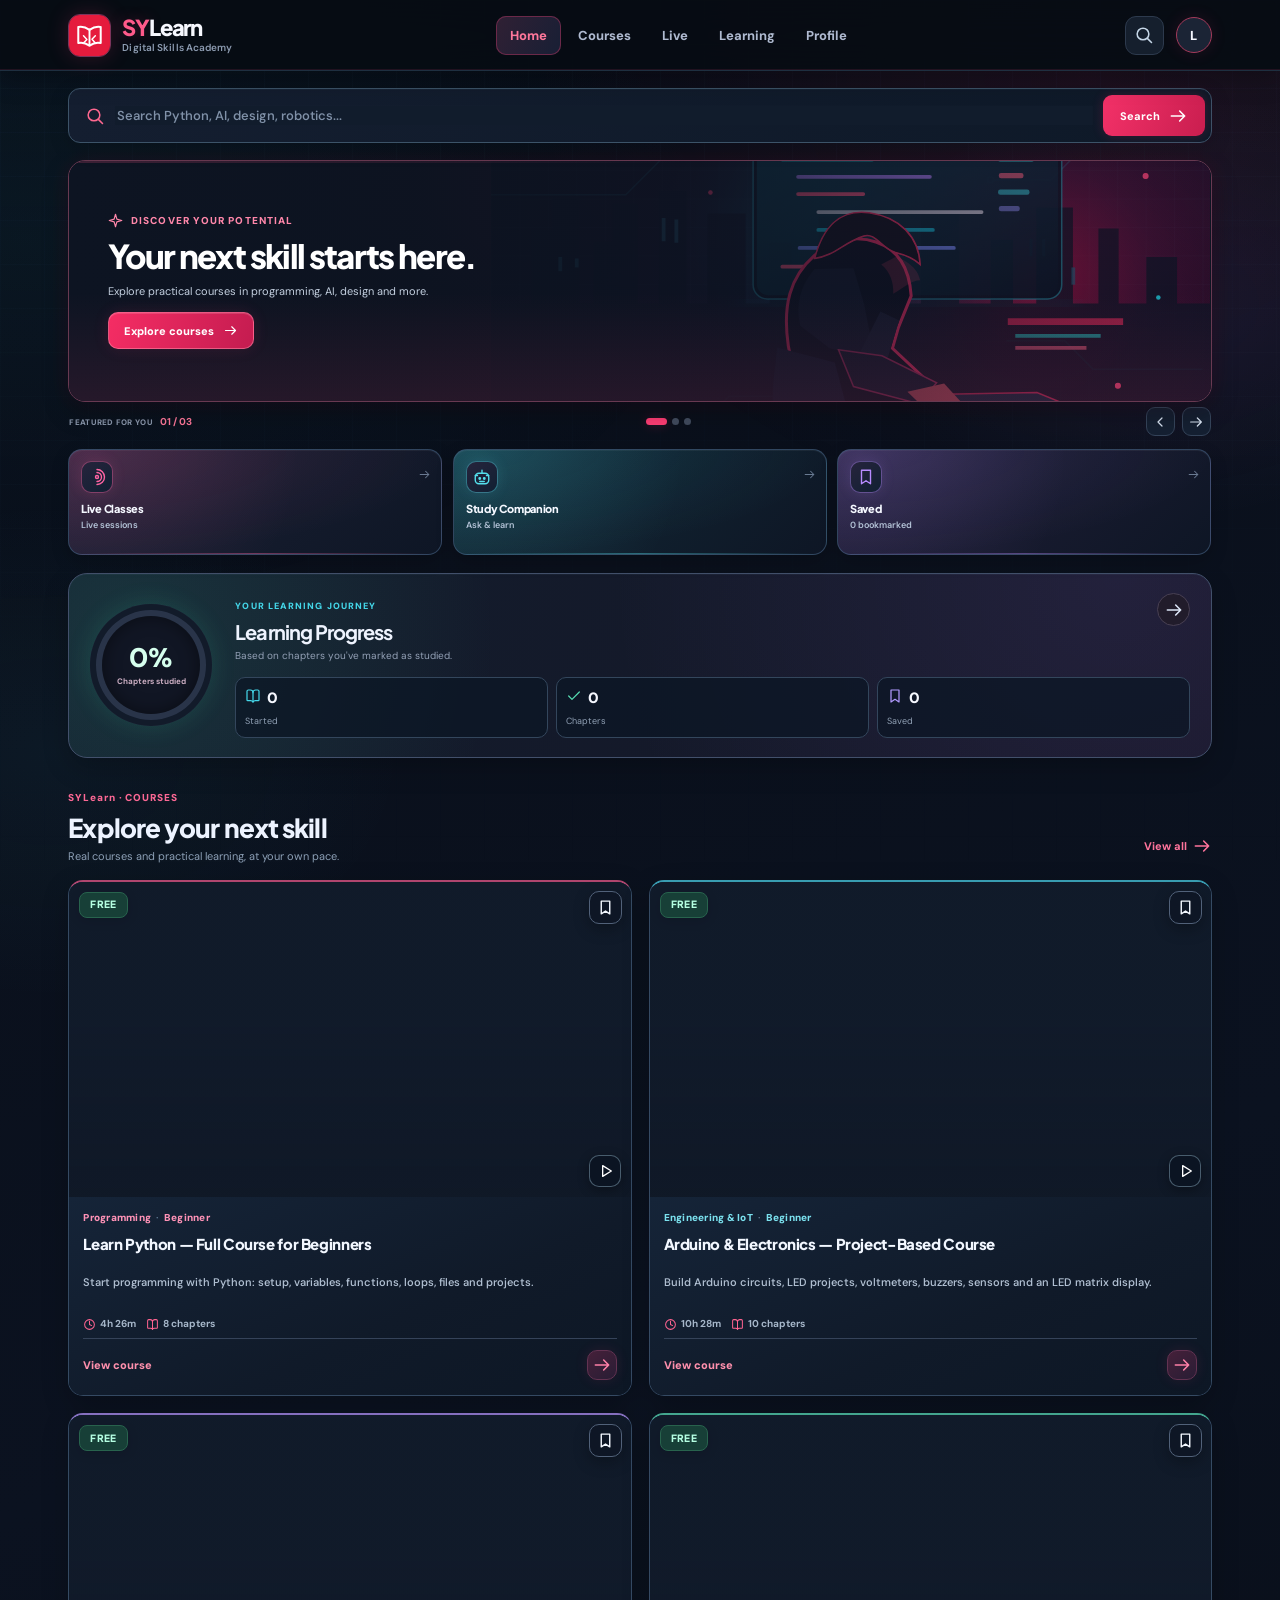
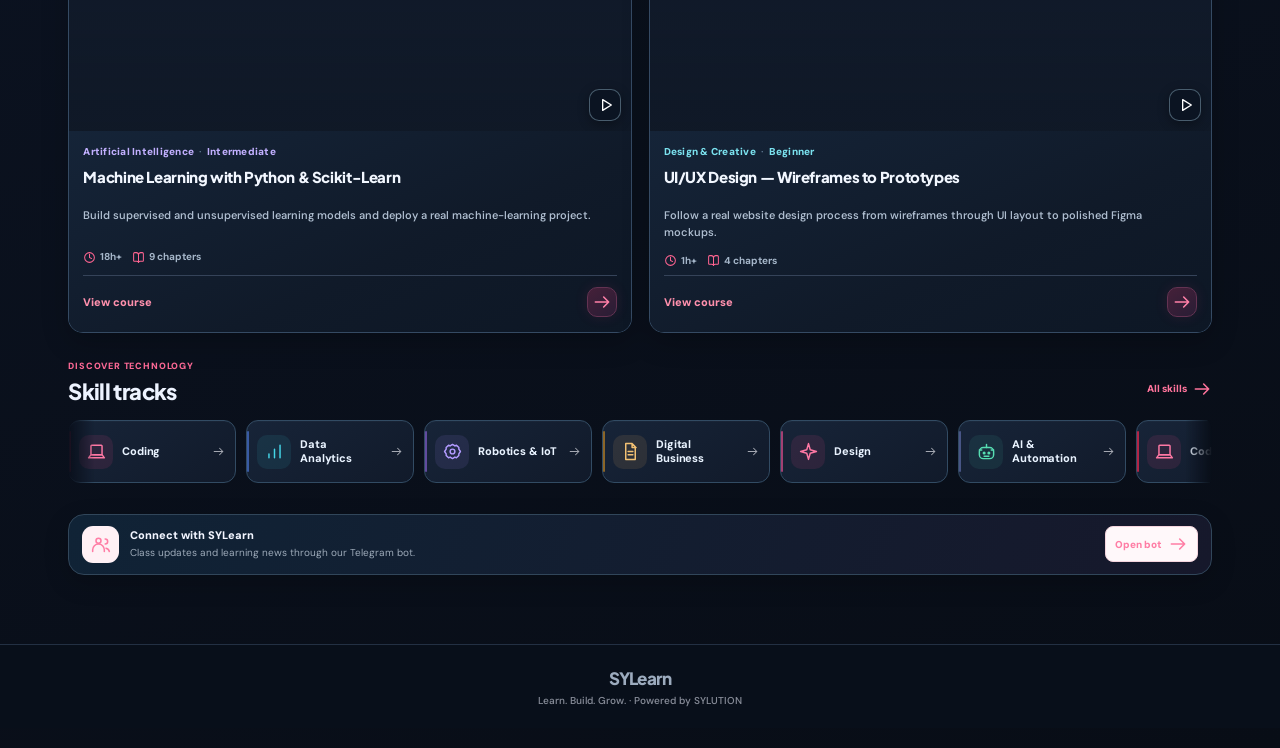
==== index.html @ 7e156954 "Release SYLearn Spectrum Edition as final color layer with versioned assets" ====
<!doctype html>
<html lang="en">
<head>
  <meta charset="UTF-8"/>
  <meta name="viewport" content="width=device-width,initial-scale=1,viewport-fit=cover,interactive-widget=resizes-content"/>
  <meta name="theme-color" content="#080c14"/>
  <meta name="apple-mobile-web-app-status-bar-style" content="black-translucent"/>
  <meta name="format-detection" content="telephone=no"/>
  <meta name="description" content="SYLearn Digital Academy by SYLUTION. Learn programming, AI, robotics, data analytics, design and practical digital skills through courses, lessons and quizzes."/>
  <title>SYLearn Digital Academy — Learn. Build. Grow.</title>
  <link rel="preconnect" href="https://fonts.googleapis.com"/>
  <link rel="preconnect" href="https://fonts.gstatic.com" crossorigin/>
  <link href="https://fonts.googleapis.com/css2?family=DM+Sans:wght@400;500;600;700;800&family=Plus+Jakarta+Sans:wght@400;500;600;700;800&display=swap" rel="stylesheet"/>
  <link rel="icon" type="image/svg+xml" href="./icon.svg"/>
  <link rel="manifest" href="./manifest.webmanifest"/>
  <meta name="apple-mobile-web-app-capable" content="yes"/>
  <link rel="stylesheet" href="./styles.css?v=20261027spectrumv1"/>
  <link rel="stylesheet" href="./premium.css?v=20261027spectrumv1"/>
  <link rel="stylesheet" href="./palette.css?v=20261027spectrumv1"/>
  <link rel="stylesheet" href="./responsive.css?v=20261027spectrumv1"/>
  <link rel="stylesheet" href="./youtube.css?v=20261027spectrumv1"/>
  <link rel="stylesheet" href="./home-premium.css?v=20261027spectrumv1"/>
  <link rel="stylesheet" href="./learning.css?v=20261027spectrumv1"/>
  <link rel="stylesheet" href="./academy-elite.css?v=20261027spectrumv1"/>
  <link rel="stylesheet" href="./profile-v3.css?v=20261027spectrumv1"/>
  <link rel="stylesheet" href="./sylearn-tech.css?v=20261027spectrumv1"/>
  <link rel="stylesheet" href="./sylearn-neon.css?v=20261027spectrumv1"/>
  <link rel="stylesheet" href="./sylearn-cards.css?v=20261027spectrumv1"/>
  <link rel="stylesheet" href="./sylearn-promo.css?v=20261027spectrumv1"/>
  <link rel="stylesheet" href="./sylearn-spectrum.css?v=20261027spectrumv1"/>
</head>
<body>
  <style>
    #syl-startup-fallback{min-height:100dvh;display:flex;align-items:center;justify-content:center;padding:32px 20px;background:#080c14;color:#ecf3ff;font:500 14px/1.6 'DM Sans',sans-serif;text-align:center}
    #syl-startup-fallback .syl-startup-inner{width:min(360px,100%);display:flex;flex-direction:column;align-items:center;gap:12px}
    #syl-startup-fallback .syl-startup-mark{height:54px;width:54px;display:grid;place-items:center;border-radius:16px;background:#ec2c62;color:#fff;font:850 21px/1 'Plus Jakarta Sans',sans-serif;box-shadow:0 12px 25px #ed164529}
    #syl-startup-fallback h1{font:850 23px/1.2 'Plus Jakarta Sans',sans-serif;letter-spacing:-.045em;margin:3px 0 0}
    #syl-startup-fallback p{max-width:340px;color:#9faec4;margin:0}
    #syl-startup-fallback button{margin-top:8px;min-height:46px;padding:0 24px;border-radius:12px;background:#e6224b;color:white;border:0;font-weight:800}
    #syl-startup-fallback .syl-startup-spinner{width:27px;height:27px;margin:6px;border-radius:50%;border:3px solid #4b2537;border-top-color:#fc477a;animation:sylStartupSpin .75s linear infinite}
    @keyframes sylStartupSpin{to{transform:rotate(360deg)}}
    @media(prefers-reduced-motion:reduce){#syl-startup-fallback .syl-startup-spinner{animation:none}}
  </style>
  <div id="app"><div id="syl-startup-fallback"><div class="syl-startup-inner">
    <div class="syl-startup-mark">SY</div>
    <h1>Opening SYLearn</h1>
    <div class="syl-startup-spinner" role="status" aria-label="Loading"></div>
    <p>Your digital academy is starting.</p>
  </div></div></div>
  <script>
    (function(){
      const element=()=>document.getElementById('syl-startup-fallback');
      function showRecovery(){
        const root=element();if(!root||root.dataset.failed)return;
        root.dataset.failed='true';
        root.querySelector('.syl-startup-inner').innerHTML=
          '<div class="syl-startup-mark">SY</div>'+
          '<h1>Could not open SYLearn</h1>'+
          '<p>The app did not finish loading. Your courses and saved learning records will not be deleted.</p>'+
          '<button type="button" id="syl-startup-retry">Repair &amp; reopen</button>';
      }
      window.addEventListener('error',function(e){
        if(element()&&(e.target===window||e.target?.tagName==='SCRIPT'))showRecovery();
      },true);
      window.addEventListener('unhandledrejection',function(){if(element())showRecovery()});
      window.addEventListener('DOMContentLoaded',function(){
        window.setTimeout(function(){if(element())showRecovery()},8000);
      });
      document.addEventListener('click',async function(e){
        if(e.target?.id!=='syl-startup-retry')return;
        e.target.disabled=true;e.target.textContent='Reopening…';
        try{
          if('serviceWorker' in navigator){
            const regs=await navigator.serviceWorker.getRegistrations();
            await Promise.all(regs.filter(r=>r.scope.startsWith(location.origin+'/')).map(r=>r.unregister()));
          }
          if('caches' in window){
            const keys=await caches.keys();
            await Promise.all(keys.filter(k=>/^(sylution-learn|sylution-video|sylution-courses)/.test(k)).map(k=>caches.delete(k)));
          }
        }catch(err){}
        location.reload();
      });
    })();
  </script>
  <script src="./youtube.js?v=20261027spectrumv1" defer></script>
  <script src="./learning.js?v=20261027spectrumv1" defer></script>
  <script src="./learning-ui.js?v=20261027spectrumv1" defer></script>
  <script src="./learning-player.js?v=20261027spectrumv1" defer></script>
  <script src="./youtube-ui.js?v=20261027spectrumv1" defer></script>
  <script src="./live-sessions.js?v=20261027spectrumv1" defer></script>
  <script src="./promo-slides.js?v=20261027spectrumv1" defer></script>
  <script src="./app.js?v=20261027spectrumv1" defer></script>
  <script>
if("serviceWorker" in navigator){
  navigator.serviceWorker.addEventListener("controllerchange",()=>{
    const key="sylution-learn-controller-20261027spectrumv1";
    if(!sessionStorage.getItem(key)){sessionStorage.setItem(key,"1");location.reload()}
  });
  window.addEventListener("load",()=>navigator.serviceWorker.register("./sw.js?release=20261027spectrumv1",{updateViaCache:"none"}).then(reg=>reg.update()).catch(()=>{}));
}
</script>
</body>
</html>
---- styles.css ----
:root{--red:#ed001b;--red-dark:#d60018;--red-soft:#fff0f1;--text:#13151a;--muted:#737e90;--line:#e9edf2;--surface:#fff;--bg:#f6f7fa;--shadow:0 12px 34px rgba(22,26,48,.055);font-family:"DM Sans",sans-serif;color:var(--text)}
*{box-sizing:border-box}html{scroll-behavior:smooth}body{margin:0;background:var(--bg);-webkit-font-smoothing:antialiased}button,input,select,textarea{font:inherit}button{cursor:pointer}button:disabled{opacity:.46;cursor:not-allowed}button:focus-visible,input:focus-visible,select:focus-visible,textarea:focus-visible{outline:3px solid #f8a6ae;outline-offset:2px}a{color:inherit;text-decoration:none}img{object-fit:cover}svg{width:20px;height:20px;flex-shrink:0}h1,h2,h3,h4,p{margin-top:0}h1,h2,h3{font-family:"Plus Jakarta Sans",sans-serif;letter-spacing:-.045em}h1{font-size:clamp(28px,4vw,41px);line-height:1.15;margin-bottom:7px}h2{font-size:clamp(21px,2.8vw,28px);line-height:1.25;margin-bottom:0}h3{font-size:19px;line-height:1.35;margin-bottom:0}p{line-height:1.55}.muted{color:var(--muted)}.small{font-size:13px}.tiny{font-size:11px}.bold{font-weight:800}.red{color:var(--red)}.ellipsis{overflow:hidden;text-overflow:ellipsis;white-space:nowrap}.container{max-width:1110px;margin:auto;padding:0 25px}.app-shell{min-height:100vh;padding-bottom:110px}.topbar{height:94px;background:#fff;border-bottom:1px solid var(--line);position:sticky;top:0;z-index:30}.topbar-inner{height:100%;display:flex;justify-content:space-between;align-items:center;gap:16px}.brand{display:inline-flex;flex-direction:column;line-height:1.13;cursor:pointer;min-width:0}.brand-name{font:800 clamp(19px,3vw,27px)/1.12 "Plus Jakarta Sans",sans-serif;letter-spacing:-.075em;white-space:nowrap}.brand-name strong{color:var(--red);font-weight:800;letter-spacing:-.055em}.brand-caption{font-size:12px;font-weight:600;color:#8b95a5;margin-top:4px;letter-spacing:.02em}.top-actions,.row,.section-head,.nav-item,.meta-line,.chip,.btn,.control,.icon-button,.rating,.course-stats{display:flex;align-items:center}.top-actions{gap:11px}.icon-button{width:43px;height:43px;align-items:center;justify-content:center;border:1px solid var(--line);background:#fff;border-radius:15px;position:relative;transition:.2s}.icon-button:hover{background:#fff0f1;border-color:#ffcbd0}.icon-button.selected{color:var(--red)}.icon-button .dot{position:absolute;right:-4px;top:-4px;background:var(--red);color:#fff;border-radius:50%;font-size:10px;padding:3px 6px}.avatar{border-radius:50%;width:43px;height:43px;background:#ffdee1;object-fit:cover}.screen{padding-top:28px;animation:rise .25s ease both}.screen-header{margin-bottom:24px}.section-head{justify-content:space-between;gap:10px;margin:28px 0 16px}.section-head .link{color:var(--red);font-weight:800;font-size:13px;display:inline-flex;align-items:center;gap:6px;white-space:nowrap;background:none;border:0}.section-head .link svg{width:16px;height:16px}.searchbar{display:flex;align-items:center;gap:12px;padding:12px 17px;background:#fff;border:1px solid #e0e4ed;border-radius:15px;box-shadow:0 1px 2px #00000005}.searchbar svg{color:#282d34}.searchbar input{width:100%;border:0;background:transparent;font-size:14px;color:var(--text);outline:0}.searchbar input::placeholder{color:#9da6b2}.searchbar:focus-within{border-color:#ed001b66}.searchbar button{display:grid;place-items:center;border:0;background:transparent}.hero{border-radius:22px;min-height:270px;background:linear-gradient(105deg,#fff0f1 0%,#ffebed 42%,#f9e5e5 100%);display:flex;align-items:center;overflow:hidden;position:relative;margin-top:22px}.hero-content{position:relative;z-index:2;width:60%;padding:32px 35px}.hero h1{font-size:clamp(26px,4.4vw,41px);line-height:1.13;letter-spacing:-.06em}.hero p{color:#626b7a;font-size:15px;margin:13px 0 20px;max-width:360px}.hero-photo{position:absolute;inset:0 0 0 50%;width:50%;height:100%;object-fit:cover;object-position:center 34%;mix-blend-mode:multiply;mask-image:linear-gradient(to right,transparent 0%,black 30%)}.hero-doodle{position:absolute;right:18px;top:20px;z-index:2;font:italic 800 18px/1.3 "Plus Jakarta Sans",sans-serif;transform:rotate(-11deg);color:#191a1d;text-align:center}.hero-doodle:after{content:'';display:block;height:3px;background:var(--red);border-radius:3px;transform:rotate(-10deg)}.btn{gap:8px;justify-content:center;border:none;font-size:14px;font-weight:800;min-height:45px;padding:0 18px;border-radius:12px;transition:transform .15s,background .15s,box-shadow .15s;white-space:nowrap}.btn:hover{transform:translateY(-1px)}.btn:active{transform:translateY(1px)}.btn svg{width:17px;height:17px}.btn-primary{background:var(--red);color:#fff;box-shadow:0 6px 14px #ed001b18}.btn-primary:hover{background:var(--red-dark)}.btn-outline{background:#fff;color:var(--red);border:1px solid #ffc0c8}.btn-muted{background:#f5f6f8;border:1px solid var(--line);color:#333}.btn-light{background:#fff;color:#13151a;border:1px solid var(--line)}.btn-block{width:100%}.heading-eyebrow{text-transform:uppercase;letter-spacing:.14em;font-size:11px;color:var(--red);font-weight:800;margin-bottom:12px}.category-strip{display:flex;gap:12px;overflow-x:auto;padding:18px 1px 4px;scrollbar-width:none}.category-strip::-webkit-scrollbar,.horizontal-scroll::-webkit-scrollbar{display:none}.category{display:flex;align-items:center;flex-direction:column;gap:9px;min-width:105px;font-size:12px;font-weight:800;border:0;background:transparent;color:#3c4451;padding:2px 6px 10px;position:relative}.category-circle{background:#fff0f1;border-radius:50%;width:57px;height:57px;display:grid;place-items:center;color:#20242c;transition:.2s}.category.active .category-circle,.category:hover .category-circle{background:var(--red);color:#fff}.category.active:after{content:'';position:absolute;bottom:0;width:34px;height:3px;background:var(--red);border-radius:4px}.category svg{width:24px;height:24px}.panel{background:#fff;border-radius:18px;border:1px solid var(--line);box-shadow:var(--shadow)}.continue-card{padding:16px;display:grid;grid-template-columns:230px 1fr;gap:22px;align-items:center}.continue-card .thumb{height:160px}.continue-card h3{font-size:21px}.progress-track{height:8px;border-radius:12px;background:#ebedf2;overflow:hidden}.progress-fill{height:100%;border-radius:12px;background:var(--red);transition:width .3s}.thumb{position:relative;border-radius:15px;overflow:hidden;min-height:155px;background:linear-gradient(135deg,#ffe6e8,#fff8f8);display:block}.thumb>img{position:absolute;inset:0;width:100%;height:100%;object-fit:cover}.thumb:after{content:'';position:absolute;inset:0;background:linear-gradient(90deg,rgba(19,15,22,.27),transparent 90%)}.thumb.dark:after{background:linear-gradient(90deg,rgba(20,2,8,.72),transparent 95%)}.thumb-copy{position:absolute;z-index:1;color:#fff;top:16px;left:16px;max-width:68%;font:800 20px/1.16 "Plus Jakarta Sans",sans-serif;letter-spacing:-.055em;text-shadow:0 1px 6px #0003}.thumb-copy .accent{color:#ffb5c0}.thumb-label{position:absolute;bottom:12px;right:12px;background:#ffffffeb;border-radius:10px;color:var(--red);padding:5px 10px;font-weight:800;font-size:11px;z-index:2}.course-grid{display:grid;grid-template-columns:repeat(3,minmax(0,1fr));gap:17px}.course-card{background:#fff;border:1px solid var(--line);border-radius:18px;padding:10px;min-width:0;transition:transform .15s,box-shadow .15s;position:relative}.course-card:hover{transform:translateY(-3px);box-shadow:0 14px 28px #151a2b14}.course-card .thumb{height:160px}.course-card h3{font-size:15px;letter-spacing:-.025em;margin-top:12px;line-height:1.34}.course-card p{font-size:12px;color:#7b8592;min-height:35px;margin:5px 0 8px}.course-stats{font-size:12px;gap:8px;justify-content:space-between}.rating{gap:4px;font-weight:800}.star{color:#fba510}.price{color:var(--red);font-weight:800;white-space:nowrap}.badge{border-radius:999px;background:#ffebed;color:#cf1630;font-weight:800;font-size:11px;padding:5px 9px;display:inline-flex;gap:5px;align-items:center}.badge.muted-badge{background:#f2f4f8;color:#727b88}.badge.green{background:#e7f8ef;color:#168e55}.favorite{position:absolute;right:17px;top:17px;border:0;border-radius:50%;width:32px;height:32px;display:grid;place-items:center;background:#fff;z-index:3}.favorite svg{width:17px}.favorite.saved{color:var(--red)}.nav-wrapper{position:fixed;z-index:40;bottom:0;width:100%;pointer-events:none;left:0}.bottom-nav{pointer-events:auto;max-width:1110px;margin:auto;display:flex;align-items:center;justify-content:space-around;gap:5px;background:#fff;border:1px solid var(--line);border-radius:20px 20px 0 0;box-shadow:0 -10px 45px #00000010;min-height:77px}.nav-item{background:none;border:0;flex-direction:column;justify-content:center;gap:5px;min-width:65px;font-size:11px;font-weight:700;color:#7b8390;padding:10px 4px;position:relative}.nav-item svg{width:22px;height:22px}.nav-item.active{color:var(--red)}.nav-item.active:before{content:'';position:absolute;top:-2px;width:34px;height:3px;border-radius:6px;background:var(--red)}.pills{display:flex;gap:10px;overflow:auto;padding-bottom:6px;scrollbar-width:none}.pill{border:1px solid var(--line);background:#fff;border-radius:14px;font-size:13px;font-weight:700;padding:11px 16px;white-space:nowrap;color:#485061}.pill.active{background:var(--red);color:#fff;border-color:var(--red)}.filters{display:flex;gap:12px;align-items:center;flex-wrap:wrap;margin:20px 0}.select{background:#fff;border:1px solid var(--line);padding:11px 13px;border-radius:12px;color:#354051;font-size:13px;max-width:100%}.detail-banner{height:290px;background:#fff0f1;border-radius:22px;overflow:hidden;position:relative}.detail-banner img{width:100%;height:100%;object-fit:cover;object-position:center 32%}.detail-banner:after{content:'';position:absolute;inset:0;background:linear-gradient(90deg,#19000a9c,transparent 87%)}.detail-copy{position:absolute;z-index:1;left:35px;top:30px;color:#fff;max-width:55%}.detail-copy h1{font-size:clamp(25px,4vw,41px)}.detail-tabs{display:flex;overflow-x:auto;border-bottom:1px solid var(--line);margin:20px 0 24px}.detail-tab{border:0;background:transparent;border-bottom:3px solid transparent;padding:13px 20px;font-weight:800;color:#7c8592;white-space:nowrap}.detail-tab.active{color:var(--red);border-color:var(--red)}.module{padding:15px;border:1px solid var(--line);background:#fff;border-radius:15px;display:flex;align-items:center;gap:12px;margin-bottom:9px}.module-num{width:39px;height:39px;border-radius:12px;background:#ffe7ea;color:var(--red);font-weight:800;display:grid;place-items:center;flex-shrink:0}.module-text{flex:1}.module-text strong{display:block;font-size:14px}.module-text small{color:#86909d}.stats-inline{display:flex;gap:16px;flex-wrap:wrap;font-size:13px;margin:20px 0}.stats-inline span{display:inline-flex;gap:6px;align-items:center}.row-between{display:flex;align-items:center;justify-content:space-between;gap:12px}.back-btn{border:0;background:#fff;border-radius:12px;padding:9px 12px;display:inline-flex;align-items:center;gap:7px;font-weight:800;font-size:13px;margin-bottom:16px}.back-btn svg{width:16px}.lesson-visual{height:350px;background:#fff0f0;position:relative;border-radius:20px;overflow:hidden}.lesson-visual img{width:100%;height:100%;object-fit:cover;object-position:center 40%;filter:brightness(.72)}.play-overlay{position:absolute;inset:0;display:flex;flex-direction:column;align-items:center;justify-content:center;color:#fff;gap:15px;text-align:center}.play-round{border:0;background:#fff;color:var(--red);height:65px;width:65px;border-radius:50%;display:grid;place-items:center;box-shadow:0 12px 20px #0002}.play-round svg{height:28px;width:28px}.lesson-body{margin:24px auto;max-width:850px}.note-list{background:#fff1f2;padding:18px 23px;border-radius:14px;line-height:1.8}.note-list li::marker{color:var(--red)}.chat-container{max-width:860px;margin:0 auto}.chat-log{display:flex;flex-direction:column;gap:18px;padding:20px 0 10px}.bubble-row{display:flex;gap:12px;align-items:flex-start}.bubble-row.user{justify-content:flex-end}.bot-avatar{flex-shrink:0;width:43px;height:43px;border-radius:50%;background:#ffe7e9;color:var(--red);display:grid;place-items:center}.bubble{padding:18px 20px;border-radius:18px;max-width:79%;font-size:14px;line-height:1.65;white-space:pre-wrap;overflow-wrap:anywhere}.bubble.ai{background:#f5f6f8;border-top-left-radius:4px}.bubble.user{background:var(--red);border-top-right-radius:4px;color:#fff}.chat-form{display:flex;gap:10px;align-items:center;background:#fff;border:1px solid var(--line);padding:10px;border-radius:16px;position:sticky;bottom:86px;box-shadow:var(--shadow)}.chat-form input{flex:1;min-width:0;border:0;outline:0;padding:9px;font-size:14px}.suggest-grid{display:grid;grid-template-columns:repeat(3,1fr);gap:10px;margin:24px 0}.suggest{border:1px solid #ffe2e6;background:#fff9f9;border-radius:13px;text-align:left;padding:14px;font-weight:800;font-size:12px}.suggest svg{display:block;margin-bottom:8px;color:var(--red)}.language-grid{display:grid;grid-template-columns:repeat(3,minmax(0,1fr));gap:14px}.lang-card{border-radius:17px;overflow:hidden;min-height:168px;padding:17px;cursor:pointer;border:1px solid #f1e9e9;background:linear-gradient(135deg,#fff0f1,#fff 75%);transition:transform .15s}.lang-card:hover{transform:translateY(-3px)}.lang-flag{font-size:29px}.ring{width:63px;height:63px;border-radius:50%;background:conic-gradient(var(--red) var(--percent),#e9ebf0 0);display:grid;place-items:center}.ring>span{width:50px;height:50px;background:#fff;border-radius:50%;display:grid;place-items:center;font-size:12px;font-weight:800}.ring.large{width:124px;height:124px}.ring.large>span{width:105px;height:105px;font-size:26px;flex-direction:column}.ring.large small{font-size:10px;font-weight:600;color:var(--muted)}.speak-box{background:linear-gradient(115deg,#fff0f1,#fff8f8);border:1px solid #ffe4e7;border-radius:19px;padding:25px;margin:18px 0;text-align:center}.mic-button{height:113px;width:113px;display:grid;place-items:center;background:var(--red);border:11px solid #ffdfe4;border-radius:50%;color:#fff;margin:23px auto 14px;box-shadow:0 0 0 10px #fff1f3}.mic-button.recording{animation:pulse 1.3s infinite}.mic-button svg{width:37px;height:37px}.question-card{background:#fff;border:1px solid var(--line);border-radius:19px;padding:25px;max-width:810px;margin:26px auto}.answer{display:flex;align-items:center;text-align:left;gap:14px;border-radius:13px;border:1px solid var(--line);background:#fff;padding:13px;width:100%;margin:9px 0;font-weight:700}.answer.selected{border:2px solid var(--red);background:#fff0f1;color:var(--red)}.answer .letter{border-radius:50%;width:36px;height:36px;background:#f2f3f6;display:grid;place-items:center;flex-shrink:0}.answer.selected .letter{color:#fff;background:var(--red)}.stat-grid{display:grid;grid-template-columns:repeat(3,1fr);gap:15px;margin:18px 0}.stat-card{padding:20px;background:#fff;border:1px solid var(--line);border-radius:17px}.stat-number{font:800 32px "Plus Jakarta Sans",sans-serif;letter-spacing:-.05em}.chart{height:135px;display:flex;align-items:flex-end;justify-content:space-around;gap:10px;padding:10px 0 0}.chart-col{flex:1;display:flex;flex-direction:column;align-items:center;gap:8px;height:100%;justify-content:flex-end}.chart-bar{background:linear-gradient(#fb5a68,var(--red));border-radius:7px 7px 3px 3px;width:60%;min-height:8px}.chart-col small{font-size:10px;color:#88919c}.achievements{display:flex;gap:14px;flex-wrap:wrap}.achievement{flex:1;min-width:105px;border:1px solid var(--line);background:#fff;text-align:center;border-radius:14px;padding:17px 9px}.achievement svg{height:28px;width:28px;color:var(--red)}.profile-banner{padding:23px;background:linear-gradient(110deg,#fff0f1,#fff);display:flex;align-items:center;gap:18px}.profile-banner .avatar{width:80px;height:80px}.settings-row{width:100%;display:flex;align-items:center;gap:13px;padding:17px 19px;background:#fff;border:0;border-bottom:1px solid var(--line);text-align:left}.settings-row:last-child{border-bottom:0}.settings-row:hover{background:#fff8f8}.settings-row>svg{color:var(--red)}.settings-row .grow{flex:1}.settings-row strong{display:block;font-size:14px}.settings-row small{font-size:12px;color:var(--muted)}.form-card{max-width:520px;background:#fff;border:1px solid var(--line);border-radius:20px;padding:30px;margin:auto}.field{display:block;margin:14px 0}.field label{display:block;font-size:12px;font-weight:800;margin-bottom:7px}.field input,.field select,.field textarea{display:block;width:100%;border:1px solid #dfe3ea;background:#fff;border-radius:12px;min-height:45px;padding:11px 14px;outline:none;color:var(--text)}.field input:focus,.field select:focus,.field textarea:focus{border-color:var(--red)}.empty{text-align:center;padding:52px 20px;border:1px dashed #e7dce0;border-radius:20px;background:#fff}.empty svg{width:50px;height:50px;color:#faa6ae;margin-bottom:10px}.toast{position:fixed;z-index:90;bottom:96px;left:50%;transform:translateX(-50%);background:#171a1f;color:#fff;border-radius:12px;padding:12px 20px;box-shadow:0 12px 40px #0003;font-size:13px;font-weight:700;text-align:center;max-width:calc(100vw - 25px)}.modal-layer{position:fixed;inset:0;background:#090b15a6;z-index:70;display:grid;place-items:center;padding:20px}.modal{background:#fff;border-radius:20px;padding:27px;max-width:470px;width:100%;box-shadow:0 20px 80px #0003;max-height:90vh;overflow:auto}.video-info{background:#fff5f5;border:1px solid #ffe1e3;padding:16px;border-radius:14px;font-size:13px;color:#626973}.fine-print{font-size:11px;color:#88919e;line-height:1.5}.horizontal-scroll{display:flex;gap:15px;overflow-x:auto;padding-bottom:12px;scrollbar-width:none}.horizontal-scroll .course-card{min-width:260px;max-width:300px;flex:1}.toast svg{vertical-align:middle}.footer{border-top:1px solid var(--line);padding:26px 0;color:#98a1ae;font-size:12px;text-align:center;margin-top:42px}.floating-label{position:fixed;right:16px;bottom:91px;z-index:20;background:#1b1d24;color:#fff;padding:8px 11px;border-radius:10px;font-size:10px;font-weight:700;letter-spacing:.03em;opacity:.8}.flex-1{flex:1}.w-full{width:100%}.mb-1{margin-bottom:6px}.mb-2{margin-bottom:12px}.mb-3{margin-bottom:18px}.mt-2{margin-top:14px}.mt-3{margin-top:22px}.gap-2{gap:10px}.gap-3{gap:18px}.cover{width:100%;border-radius:14px;height:210px;object-fit:cover}.split{display:grid;grid-template-columns:1.2fr 1fr;gap:24px}.cursor{cursor:pointer}.center{text-align:center}.notice{border-left:3px solid var(--red);background:#fff1f2;border-radius:8px;padding:13px;font-size:13px}.grid-2{display:grid;grid-template-columns:repeat(2,1fr);gap:16px}.chip{gap:6px;background:#fff;border:1px solid var(--line);border-radius:10px;padding:9px 12px;font-size:12px;font-weight:800}.chip svg{width:16px;height:16px}.rule{height:1px;background:var(--line);margin:20px 0}.skeleton-demo{padding:14px;background:#fffcfc;border:1px dashed #ffdee4;border-radius:14px}.role-tag{background:#181b23;color:#fff;border-radius:10px;padding:4px 10px;font-size:10px;font-weight:800}.list-style{padding-left:20px;line-height:1.9}.list-style li::marker{color:var(--red)}.spacer{height:8px}@keyframes rise{from{opacity:0;transform:translateY(7px)}to{opacity:1;transform:none}}@keyframes pulse{50%{box-shadow:0 0 0 22px #ffedef}}
@media(max-width:800px){.container{padding:0 17px}.topbar{height:78px}.brand-name{font-size:21px}.top-actions{gap:8px}.top-actions .icon-button{width:37px;height:37px}.avatar{width:37px;height:37px}.screen{padding-top:19px}.hero{min-height:250px}.hero-content{width:64%;padding:22px}.hero h1{font-size:30px}.hero-photo{left:42%;width:58%}.hero-doodle{display:none}.course-grid{grid-template-columns:repeat(2,minmax(0,1fr));gap:12px}.continue-card{grid-template-columns:160px 1fr;gap:14px}.continue-card .thumb{height:135px}.language-grid{grid-template-columns:repeat(2,minmax(0,1fr))}.nav-wrapper{bottom:0}.bottom-nav{border-radius:18px 18px 0 0}.split{grid-template-columns:1fr}}
@media(max-width:520px){.brand-name{font-size:19px}.brand-caption{font-size:10px}.topbar .top-actions .icon-button:nth-child(2){display:none}.container{padding:0 15px}.hero{height:272px;min-height:272px}.hero-content{width:73%;padding:19px}.hero h1{font-size:27px}.hero p{font-size:12px;max-width:205px}.hero-photo{left:37%;width:63%;object-position:center}.hero .btn{font-size:12px;padding:0 13px;min-height:39px}.category{min-width:86px;font-size:11px}.category-circle{width:50px;height:50px}.category svg{width:21px;height:21px}.continue-card{grid-template-columns:118px 1fr;gap:11px;padding:10px}.continue-card .thumb{height:138px;min-height:138px}.continue-card h3{font-size:14px}.continue-card p{font-size:11px}.continue-card .btn{font-size:10px;min-height:36px;padding:0 10px}.course-card{padding:8px}.course-card .thumb{height:115px;min-height:115px}.course-card h3{font-size:13px}.course-card p{font-size:11px}.thumb-copy{font-size:14px;left:10px;top:10px}.thumb-label{bottom:7px;right:7px;padding:4px 6px;font-size:9px}.course-stats{font-size:10px}.favorite{top:13px;right:13px;width:28px;height:28px}.section-head{margin:22px 0 12px}.section-head h2{font-size:20px}.stat-grid{gap:7px}.stat-card{padding:12px}.stat-number{font-size:22px}.suggest-grid{grid-template-columns:1fr 1fr}.bubble{max-width:88%;padding:13px}.detail-banner{height:205px}.detail-copy{left:18px;top:20px;max-width:70%}.detail-copy h1{font-size:25px}.lesson-visual{height:220px}.question-card{padding:14px}.nav-item{min-width:53px;gap:3px;font-size:10px}.nav-item svg{height:21px;width:21px}.bottom-nav{min-height:69px}.app-shell{padding-bottom:90px}.lang-card{min-height:155px;padding:13px}.profile-banner{padding:15px;gap:10px}.profile-banner .avatar{width:62px;height:62px}.profile-banner h2{font-size:17px}.floating-label{display:none}}
@media(prefers-reduced-motion:reduce){*,*:before,*:after{animation:none!important;transition:none!important;scroll-behavior:auto!important}}
---- premium.css ----
/* SYLUTION Learn — Signature Edition
   A cohesive, photo-forward learning interface that echoes the approved mockups.
   This sheet deliberately replaces the previous experimental dark theme. */
:root{
  --red:#eb001b;
  --red-dark:#c80019;
  --red-soft:#fff0f1;
  --text:#16171d;
  --muted:#747c8e;
  --line:#e9edf3;
  --surface:#ffffff;
  --bg:#ffffff;
  --shadow:0 8px 30px rgba(22,28,46,.05);
}
html{background:#fff;scroll-behavior:smooth}
body{background:#fff;color:var(--text);font-family:"DM Sans",Arial,sans-serif}
button,input,select,textarea{font-family:inherit}
button{touch-action:manipulation}
button:hover{transition:background .2s,color .2s,border-color .2s,transform .2s,box-shadow .2s}
a,button{-webkit-tap-highlight-color:transparent}
button:focus-visible,input:focus-visible,select:focus-visible,textarea:focus-visible{outline:3px solid #fc8ca0;outline-offset:2px}
button svg{pointer-events:none}
h1,h2,h3{font-family:"Plus Jakarta Sans",sans-serif;letter-spacing:-.045em;color:var(--text)}
h1{font-size:clamp(30px,3.8vw,44px)}
h2{font-size:clamp(21px,2.6vw,27px)}
h3{font-size:18px}
p{line-height:1.55}
.container{max-width:1220px;padding-inline:clamp(17px,3.5vw,40px)}
.screen{padding-top:24px;animation:rise .25s ease both}
.app-shell{min-height:100dvh;padding-bottom:107px}
.topbar{height:79px;background:rgba(255,255,255,.975);border-bottom:1px solid #f0f1f4;box-shadow:0 2px 9px #11111104;backdrop-filter:blur(14px);-webkit-backdrop-filter:blur(14px);z-index:45}
.topbar-inner{height:100%;display:flex;align-items:center;justify-content:space-between;gap:24px}
.new-brand{border:0;background:none;padding:0;text-align:left;display:flex;flex-direction:column;align-items:flex-start;justify-content:center;min-width:0}
.new-brand .brand-name{font:800 clamp(21px,2.4vw,29px)/1.12 "Plus Jakarta Sans",sans-serif;letter-spacing:-.067em;white-space:nowrap}
.new-brand .brand-name strong{color:var(--red);font-weight:800}
.new-brand .brand-caption{font-size:12px;color:#8a93a4;font-weight:500;letter-spacing:0;margin-top:4px}
.desktop-navigation{display:flex;align-items:center;gap:6px;margin-left:auto}
.desktop-navigation button{border:0;background:none;font-size:13px;font-weight:800;padding:12px 13px;color:#727889;border-radius:11px}
.desktop-navigation button:hover,.desktop-navigation button.is-current{color:var(--red);background:var(--red-soft)}
.top-actions{display:flex;gap:11px;align-items:center}
.top-actions .icon-button{border:1px solid #eff0f3;background:#fff;width:42px;height:42px;border-radius:14px}
.top-actions .icon-button svg{width:19px;height:19px}
.top-actions .icon-button:hover{color:var(--red);background:var(--red-soft)}
.top-actions .dot{background:var(--red);font-weight:800;border:2px solid white;top:-6px;right:-5px}
.profile-avatar-button{padding:0;border:0;background:transparent;position:relative;display:grid;place-items:center}
.profile-avatar-button .avatar{width:42px;height:42px;border-radius:50%;outline:1px solid #e4e8ee;outline-offset:2px}
.bottom-nav{max-width:650px;margin:auto;background:rgba(255,255,255,.98);border:1px solid #ebedf1;min-height:73px;display:flex;align-items:center;justify-content:space-around;gap:6px;border-radius:17px 17px 0 0;box-shadow:0 -8px 25px #1319270c;backdrop-filter:blur(14px)}
.nav-wrapper{position:fixed;bottom:0;left:0;right:0;z-index:50;pointer-events:none}
.nav-wrapper .bottom-nav{pointer-events:auto}
.nav-item{flex:1;min-width:0;display:flex;flex-direction:column;gap:5px;justify-content:center;align-items:center;border:0;background:none;color:#748092;font-size:11px;font-weight:700;padding:10px 2px;position:relative}
.nav-item svg{width:23px;height:23px}
.nav-item.active{color:var(--red)}
.nav-item.active:before{display:none}
.nav-item.active svg{fill:currentColor;fill-opacity:.13;stroke-width:2.4}
.footer{border-top:1px solid #f1f2f5;text-align:center;font-size:13px;margin-top:55px;padding:24px 0 30px;color:#202431;font-weight:800}
.footer p{font-size:12px;font-weight:400;color:#858d9c;margin:4px 0}
.footer .fine-print{font-size:10px;font-weight:400;display:block;color:#a0a6b1}
.section-head{margin:29px 0 16px;display:flex;align-items:center;justify-content:space-between;gap:14px}
.section-head h2{font-size:clamp(21px,2.2vw,27px);font-weight:800}
.section-head .link{border:0;background:transparent;display:flex;align-items:center;gap:8px;padding:8px 0;font-weight:700;color:var(--red);font-size:13px;white-space:nowrap}
.section-head .link:hover{text-decoration:underline}
.section-head .link svg{width:16px;height:16px}
.btn{min-height:45px;display:inline-flex;align-items:center;justify-content:center;gap:9px;padding:0 18px;font-weight:800;font-size:13px;border-radius:11px;transition:background .2s,transform .2s}
.btn:hover{transform:translateY(-1px)}
.btn:active{transform:translateY(1px)}
.btn-primary{background:var(--red);color:#fff;box-shadow:0 6px 15px #eb001b20}
.btn-primary:hover{background:var(--red-dark)}
.btn-outline{background:#fff;color:var(--red);border:1px solid #f6c3ce}
.btn-outline:hover{background:var(--red-soft)}
.btn-muted{background:#f5f6f8;color:#3c4450}
.btn svg{height:18px;width:18px}
.badge{border-radius:9px}
.progress-track{background:#eaecf2;height:8px;border-radius:999px;overflow:hidden}
.progress-fill{background:var(--red);height:100%;border-radius:999px}
.panel{border:1px solid #e9ebf0;border-radius:18px;background:white;box-shadow:var(--shadow)}
.searchbar{border:1px solid #dfe4ed;background:#fff;border-radius:15px;min-height:55px;display:flex;align-items:center;gap:14px;padding:10px 14px;box-shadow:none}
.searchbar svg{color:#262b32;width:21px;height:21px}
.searchbar input{outline:0;border:0;background:none;flex:1;min-width:0;font-size:14px;color:#262b36}
.searchbar input::placeholder{color:#9ba4b1}
.searchbar:focus-within{border-color:#e9667b;box-shadow:0 0 0 3px #fff0f1}
.search-filter-button,.catalog-search button{background:transparent;border:0;padding:5px;display:grid;place-items:center;color:#272a32}
.search-filter-button:hover,.catalog-search button:hover{color:var(--red)}
.category-strip{display:flex;gap:10px;padding:18px 0 20px;overflow-x:auto;scrollbar-width:none;scroll-snap-type:x proximity;justify-content:space-between}
.category-strip::-webkit-scrollbar{display:none}
.category{display:flex;flex-direction:column;align-items:center;gap:10px;background:none;border:0;padding:0 6px 9px;min-width:104px;position:relative;scroll-snap-align:start;white-space:nowrap;color:#171a20;font-size:12px;font-weight:700}
.category-circle{height:56px;width:56px;border-radius:50%;background:#fff0f1;display:grid;place-items:center;color:#22232a;transition:.18s}
.category-circle svg{height:26px;width:26px}
.category:hover .category-circle,.category.active .category-circle{background:var(--red);color:white}
.category.active::after{content:"";position:absolute;bottom:-1px;width:33px;height:3px;border-radius:8px;background:var(--red)}
.category-name{font-size:12px}
/* Banner based on the approved original visual reference */
.hero-carousel{margin-top:4px}
.premium-home-banner{position:relative;height:292px;min-height:292px;border-radius:21px;background:linear-gradient(95deg,#fff0f1 0%,#ffeff0 55%,#ffe1e5 100%);overflow:hidden;display:flex;align-items:center;box-shadow:none}
.premium-home-banner .hero-content{padding:clamp(23px,3vw,35px);width:59%;position:relative;z-index:3}
.banner-eyebrow{font-size:10px;color:#ad6873;letter-spacing:.12em;font-weight:800;margin-bottom:10px}
.premium-home-banner h1{font-size:clamp(26px,3.5vw,39px);font-weight:800;line-height:1.17;letter-spacing:-.06em;color:#18191e;margin:0 0 13px;max-width:440px}
.premium-home-banner h1 .red{color:var(--red)}
.premium-home-banner p{font-size:clamp(12px,1.3vw,15px);line-height:1.5;max-width:270px;color:#687080;margin:0 0 18px}
.premium-home-banner .btn{font-size:13px;min-height:45px}
.premium-home-banner .banner-photo{position:absolute;width:51%;height:100%;inset:0 0 0 auto;object-fit:cover;object-position:center 38%;z-index:1}
.banner-photo-fade{position:absolute;inset:0;z-index:2;background:linear-gradient(90deg,#fff0f1 39%,#fff0f1e8 47%,#fff0f140 63%,transparent 82%);pointer-events:none}
.banner-doodle{z-index:4;position:absolute;right:21px;top:21px;font:italic 800 18px/1.2 "Plus Jakarta Sans",sans-serif;color:#1d1d22;transform:rotate(-12deg);text-align:center;text-shadow:0 0 10px #ffedefaa}
.banner-doodle i{display:block;width:72px;height:3px;background:var(--red);margin:8px auto 0;transform:rotate(-8deg);border-radius:20px}
.carousel-dots{display:flex;justify-content:center;gap:7px;margin:14px 0 7px}
.carousel-dot{width:9px;height:7px;border-radius:99px;border:0;background:#d9dce4;padding:0;transition:width .2s}
.carousel-dot.active{width:23px;background:var(--red)}
.home-highlights{display:flex;justify-content:center;align-items:center;gap:32px;margin:16px auto 22px;color:#8c93a1;font-size:11px}
.home-highlights span{display:flex;align-items:center;gap:7px}
.home-highlights svg{width:14px;height:14px;color:var(--red)}
/* Continue learning */
.resume-card{border-radius:20px;display:grid;grid-template-columns:30% 1fr;gap:18px;padding:16px;background:#fff;border:1px solid #e9edf2;box-shadow:0 5px 22px #1e223509;align-items:center}
.resume-image{display:block;position:relative;border:0;background:#ffe1e5;border-radius:13px;overflow:hidden;min-height:175px;height:100%;padding:0}
.resume-image img{position:absolute;inset:0;width:100%;height:100%;object-fit:cover;object-position:center}
.resume-image-tag{position:absolute;bottom:11px;left:11px;background:var(--red);color:#fff;font-size:10px;font-weight:800;padding:5px 8px;border-radius:7px}
.resume-body{padding:3px 5px 3px 0;min-width:0}
.resume-eyebrow{font-weight:700;text-transform:uppercase;letter-spacing:.08em;color:#9ba1ad;font-size:10px}
.resume-body h3{font-size:21px;line-height:1.25;margin:7px 0}
.resume-body p{font-size:13px;color:#747e90;line-height:1.5;margin:0 0 16px}
.resume-meter{display:flex;align-items:center;gap:12px;margin-bottom:16px}
.resume-meter .progress-track{flex:1}
.resume-meter span{color:#798496;font-size:13px;font-weight:700}
.resume-actions{display:flex;gap:10px;align-items:center}
.resume-more{width:43px;height:43px;background:#fff;border:1px solid #e5e9f0;border-radius:12px;display:grid;place-items:center;color:#555e6d}
.resume-more:hover{border-color:#f8bdc7;background:var(--red-soft)}
.resume-more svg{width:20px;height:20px}
/* Courses */
.course-grid{display:grid;grid-template-columns:repeat(4,minmax(0,1fr));gap:17px}
.horizontal-scroll{display:flex;overflow-x:auto;gap:16px;scrollbar-width:none;scroll-snap-type:x proximity;padding:0 1px 13px}
.horizontal-scroll::-webkit-scrollbar{display:none}
.popular-list .course-card{min-width:235px;max-width:258px;width:24%;flex:0 0 255px;scroll-snap-align:start}
.course-card{border-radius:16px;border:1px solid #ebedf1;background:#fff;padding:9px;box-shadow:none;min-width:0;display:flex;flex-direction:column;transition:transform .2s,box-shadow .2s}
.course-card:hover{transform:translateY(-3px);box-shadow:0 14px 28px #11172910}
.course-image-wrap{position:relative;min-width:0}
.course-image-button{display:block;padding:0;border:0;background:none;width:100%;cursor:pointer}
.course-card .thumb{height:auto;min-height:0;aspect-ratio:1.43;border-radius:12px;overflow:hidden;position:relative;background:#fff0f1}
.course-card .thumb>img{width:100%;height:100%;position:absolute;inset:0;object-fit:cover;transition:transform .3s}
.course-card:hover .thumb>img{transform:scale(1.04)}
.thumb-overlay{position:absolute;inset:0;background:linear-gradient(0deg,#1d101b70,transparent 60%)}
.course-art-title{position:absolute;bottom:13px;left:13px;z-index:2;color:white;font:800 clamp(14px,1.6vw,21px)/1.14 "Plus Jakarta Sans",sans-serif;letter-spacing:-.05em;max-width:75%;text-align:left;text-shadow:0 2px 5px #0006}
.course-card .thumb-label{position:absolute;top:11px;left:11px;bottom:auto;right:auto;padding:5px 7px;background:#fffc;color:#a61c32;z-index:3;border-radius:6px;font-size:10px}
.course-card .favorite{position:absolute;right:9px;top:9px;width:33px;height:33px;display:grid;place-items:center;background:#fff;border-radius:10px;border:1px solid #fff;z-index:4;color:#282a2d}
.course-card .favorite.saved{color:var(--red);background:#fff0f1}
.course-card .favorite svg{height:17px;width:17px}
.course-card-content{display:flex;flex-direction:column;flex:1;padding:11px 5px 5px}
.card-eyebrow{font-size:10px;color:#a3a8b1;font-weight:700}
.card-eyebrow span{color:#c7cbd3}
.course-title{background:none;border:0;padding:0;margin:6px 0;font-size:15px;font-weight:800;font-family:"Plus Jakarta Sans",sans-serif;color:#1d2028;text-align:left;letter-spacing:-.04em;line-height:1.3;min-height:39px}
.course-title:hover{color:var(--red)}
.course-card-content p{font-size:11px;color:#89909d;line-height:1.5;min-height:35px;margin:0 0 12px;display:-webkit-box;-webkit-line-clamp:2;-webkit-box-orient:vertical;overflow:hidden}
.course-card-bottom{display:flex;justify-content:space-between;align-items:center;gap:6px;padding-top:10px;margin-top:auto;border-top:1px solid #f0f1f4}
.course-card-bottom .rating{font-size:11px;display:flex;gap:3px;align-items:center;color:#2a2f36;font-weight:800;white-space:nowrap}
.course-card-bottom .rating .muted{font-size:9px;color:#a8aab2;font-weight:500}
.star{color:#ffb30a}
.price{font-size:13px;color:var(--red);font-weight:800;white-space:nowrap}
.course-catalog .screen-header{margin-bottom:20px}
.page-eyebrow{font-size:10px;font-weight:800;letter-spacing:.14em;color:var(--red);text-transform:uppercase}
.course-catalog h1,.languages-screen h1{font-size:clamp(29px,3.6vw,42px);line-height:1.18;margin:9px 0 9px}
.course-catalog .screen-header p,.languages-screen .screen-header p{font-size:14px}
.catalog-search{margin:17px 0 8px}
.catalog-tools{display:flex;align-items:center;justify-content:space-between;gap:16px;margin:24px 0 19px}
.catalog-tools h2{margin:0 0 4px}
.catalog-tools p{margin:0}
.catalog-tools .select{font-weight:700;border-radius:12px;font-size:12px;padding:11px 13px}
.catalog-cta{display:flex;align-items:center;justify-content:space-between;gap:28px;border:1px solid #f9dfe4;border-radius:18px;background:#fff3f5;margin-top:37px;padding:28px}
.catalog-cta h2{font-size:23px;margin:0}
.catalog-cta p{color:#858b9a;font-size:12px;margin:8px 0 0}
/* Discovery */
.discovery-grid{display:grid;grid-template-columns:repeat(4,minmax(0,1fr));gap:13px}
.discovery-card{min-height:185px;padding:20px;border-radius:18px;border:1px solid #f3e7e8;text-align:left;display:flex;flex-direction:column;align-items:flex-start;position:relative;overflow:hidden;transition:transform .2s,box-shadow .2s}
.discovery-card:hover{transform:translateY(-3px);box-shadow:0 13px 25px #161b2b0c}
.discovery-icon{display:grid;place-items:center;width:42px;height:42px;border-radius:14px;background:#ffffffbc;color:#171b22}
.discovery-icon svg{height:22px;width:22px}
.discovery-card strong{font:800 15px "Plus Jakarta Sans",sans-serif;margin-top:17px;letter-spacing:-.04em;position:relative;z-index:2}
.discovery-card small{font-size:11px;margin-top:7px;line-height:1.5;max-width:190px;color:#787f89;position:relative;z-index:2}
.discovery-arrow{position:absolute;right:14px;top:20px}
.discovery-arrow svg{width:16px}
.dc-languages{background:linear-gradient(140deg,#ffe9eb,#fff7f7)}
.dc-exams{background:linear-gradient(140deg,#f8f3ff,#fff)}
.dc-tech{background:linear-gradient(140deg,#edf7ff,#fff)}
.dc-ai{background:linear-gradient(140deg,#fff4ec,#fff)}
.discovery-flag{position:absolute;right:12px;bottom:12px;font-size:19px;opacity:.9}
.discovery-large-mark{position:absolute;right:7px;bottom:-22px;font:800 72px/1 "Plus Jakarta Sans";letter-spacing:-.09em;color:#ed001b12;white-space:nowrap}
.languages-promo{border-radius:20px;background:linear-gradient(110deg,#fff1f3,#fff8f9);border:1px solid #fbe0e5;display:grid;grid-template-columns:1.6fr 1fr;align-items:center;min-height:220px;gap:15px;overflow:hidden;margin:38px 0 0;padding:25px 32px}
.languages-promo h2{max-width:400px;font-size:clamp(23px,3vw,31px);margin:10px 0}
.languages-promo p{color:#7c8593;font-size:12px;max-width:420px}
.promo-eyebrow{display:flex;align-items:center;gap:7px;color:var(--red);letter-spacing:.1em;font-weight:800;font-size:10px}
.promo-eyebrow svg{width:17px;height:17px}
.promo-language-orbs{display:flex;flex-wrap:wrap;justify-content:center;gap:15px;align-items:center;transform:rotate(-5deg)}
.promo-language-orbs span{display:grid;place-items:center;width:58px;height:58px;border:1px solid #fff;border-radius:50%;box-shadow:0 10px 18px #e8b6c458;background:white;font-size:28px}
.promo-language-orbs span:nth-child(2),.promo-language-orbs span:nth-child(4){transform:translateY(24px)}
.footer-tiles{display:grid;grid-template-columns:repeat(3,minmax(0,1fr));gap:13px}
.footer-tile{border:1px solid #ebedf1;background:#fff;border-radius:17px;text-align:left;display:grid;grid-template-columns:45px 1fr auto;grid-template-rows:repeat(2,auto);column-gap:11px;padding:17px;align-items:center}
.footer-tile>span{grid-row:span 2;background:var(--red-soft);color:var(--red);width:42px;height:42px;border-radius:12px;display:grid;place-items:center}
.footer-tile strong{font-size:12px;grid-column:2}
.footer-tile small{font-size:10px;color:#989faa;grid-column:2}
.footer-tile>svg:last-child{grid-column:3;grid-row:span 2;color:#b1b6c1;width:16px}
.footer-tile:hover{background:#fff8f9;border-color:#ffd2d9}
/* Language hub */
.language-feature{min-height:210px;background:linear-gradient(110deg,#fff1f2,#fff7f7);border:1px solid #fbe8ed;display:grid;grid-template-columns:1.3fr 1fr;align-items:center;gap:20px;padding:28px 32px;border-radius:19px;position:relative;overflow:hidden}
.language-feature h2{font-size:clamp(23px,2.9vw,34px);margin:9px 0}
.language-feature p{color:#727d8c;font-size:13px;max-width:450px}
.language-feature-art{display:flex;justify-content:center;align-items:center;flex-wrap:wrap;gap:16px}
.language-feature-art span{height:71px;width:71px;border-radius:50%;display:grid;place-items:center;background:white;border:1px solid #ffe2e6;box-shadow:0 12px 20px #dd7e8d1b;font-size:36px}
.language-feature-art span:nth-child(2){transform:translateY(15px)}.language-feature-art span:nth-child(4){transform:translateY(-12px)}
.language-actions{display:grid;grid-template-columns:repeat(4,minmax(0,1fr));gap:11px;margin:18px 0 8px}
.language-actions button{border:1px solid #ebeef3;background:#fff;border-radius:13px;min-height:52px;display:flex;align-items:center;justify-content:center;gap:8px;color:#2b313d;font-size:12px;font-weight:800}
.language-actions button:hover{background:#fff2f4;color:var(--red)}
.language-actions svg{color:var(--red);height:19px;width:19px}
.polished-language-grid{display:grid;grid-template-columns:repeat(5,minmax(0,1fr));gap:13px}
.language-choice{border:1px solid #eceef2;border-radius:17px;min-height:207px;padding:17px;background:#fff;text-align:left;display:flex;flex-direction:column;align-items:flex-start;gap:6px;box-shadow:0 3px 12px #1c233305}
.language-choice:hover{border-color:#ffc0cb;transform:translateY(-2px)}
.language-choice-top{display:flex;align-items:center;justify-content:space-between;width:100%;margin-bottom:13px}
.language-flag{font-size:35px}
.language-arrow{color:var(--red);background:var(--red-soft);width:28px;height:28px;border-radius:10px;display:grid;place-items:center}
.language-arrow svg{width:15px}
.language-choice h3{font-size:19px;margin:0}
.language-choice-meter{width:100%;margin-top:auto}
.language-choice-meter .progress-track{height:5px;margin-bottom:7px}
.language-choice-meter small{font-size:10px;color:#9da4af}
.language-tip{display:flex;align-items:center;gap:15px;padding:21px;border:1px solid #f1e5e8;border-radius:17px;background:#fff8f9;margin-top:26px}
.language-tip>span{width:47px;height:47px;border-radius:14px;background:#ffebef;color:var(--red);display:grid;place-items:center;flex-shrink:0}
.language-tip>div{flex:1}
.language-tip strong{font-size:14px}
.language-tip p{margin:4px 0 0}
.language-tip .btn{flex-shrink:0}
/* Secondary pages */
.detail-banner{height:clamp(270px,31vw,370px);border-radius:20px;overflow:hidden}
.detail-banner:after{background:linear-gradient(90deg,#140c16b0,transparent 93%)}
.detail-banner img{object-position:center 40%}
.detail-copy h1{font-size:clamp(29px,3.9vw,43px);color:white}
.detail-copy p{color:#e8e4e9}
.detail-copy{max-width:55%;left:clamp(22px,4vw,42px);top:clamp(26px,5vw,52px)}
.detail-tabs{gap:4px}
.detail-tab{font-size:13px;border-radius:11px 11px 0 0}
.detail-tab.active{background:#fff5f6}
.module:hover{background:#fff7f7;border-color:#fad5dc}
.lesson-visual{height:clamp(270px,33vw,420px);border-radius:21px}
.lesson-visual img{filter:brightness(.62)}
.lesson-visual h2{color:white}
.chat-container{max-width:900px}
.ai-screen .page-intro{margin-bottom:16px}
.page-intro{margin-bottom:21px}
.page-intro h1{font-size:clamp(28px,3.4vw,39px);margin:9px 0}
.page-intro p{font-size:13px}
.ai-cover{border-radius:18px;background:linear-gradient(105deg,#fff1f2,#fff8f9);border:1px solid #f7dce2;min-height:183px;padding:24px 30px;display:flex;align-items:center;justify-content:space-between;overflow:hidden}
.ai-cover .hero-kicker{color:var(--red);font-size:10px;font-weight:800}
.ai-cover h2{font-size:clamp(22px,2.7vw,30px);margin:12px 0 6px;line-height:1.25}
.ai-cover p{font-size:12px;color:#738091;max-width:460px;margin:0}
.ai-cover-symbol{background:#ffe8eb;color:var(--red);width:94px;height:94px;border-radius:24px;display:grid;place-items:center;position:relative}
.ai-cover-symbol svg{width:53px;height:53px}
.ai-cover-symbol>span{position:absolute;right:-9px;top:-14px;font-size:39px;color:var(--red)}
.ai-conversation-head{display:flex;gap:11px;align-items:center;margin-top:24px;margin-bottom:12px}
.ai-conversation-head>span:nth-child(2){flex:1}
.ai-conversation-head strong{display:block;font-size:13px}
.ai-conversation-head small{display:block;color:#8a93a3;font-size:10px;margin-top:3px}
.chat-log{border:1px solid #eaeef3;background:#fff;min-height:290px;border-radius:18px;padding:20px}
.bot-avatar{background:#fff0f1;color:var(--red)}
.bubble.ai{background:#f6f7fa}
.bubble.user{background:var(--red)}
.suggest-grid{display:grid;grid-template-columns:repeat(4,1fr);gap:9px;margin:15px 0}
.suggest{border-color:#f5e5e8;border-radius:13px;background:#fffafa;min-height:107px;padding:13px;display:flex;flex-direction:column;gap:8px;text-align:left}
.suggest>svg:first-child{color:var(--red);height:22px;width:22px}
.suggest>svg:last-child{display:none}
.chat-form{border:1px solid #e9edf2;border-radius:15px;padding:9px;box-shadow:0 7px 19px #22222208;position:sticky;bottom:86px}
.chat-form input{font-size:13px}
.progress-overview{border-radius:18px;background:linear-gradient(110deg,#fff1f2,#fffafa);border:1px solid #f8e0e4;min-height:255px;padding:28px;display:grid;grid-template-columns:1fr 185px;gap:20px}
.progress-headline .hero-kicker{color:var(--red);font-size:10px;font-weight:800}
.progress-headline h2{font-size:clamp(30px,3.4vw,39px);line-height:1.2;margin:18px 0 10px}
.progress-headline h2 em{color:var(--red);font-style:normal}
.progress-headline p{color:#7d8390;font-size:12px;max-width:360px}
.progress-orb{display:flex;flex-direction:column;align-items:center;justify-content:center;gap:15px}
.progress-orb .ring.large{height:135px;width:135px}
.progress-orb .ring.large>span{width:115px;height:115px;font-size:29px}
.progress-orb-caption{font-size:11px;color:#858b96}
.progress-kpis,.profile-kpis{gap:14px}
.progress-kpis .stat-card,.profile-kpis .stat-card{border-radius:17px;padding:19px;min-height:128px;display:flex;flex-direction:column;align-items:flex-start;gap:8px}
.kpi-icon{width:36px;height:36px;border-radius:10px;display:grid;place-items:center;background:var(--red-soft);color:var(--red)}
.kpi-icon svg{width:18px;height:18px}
.progress-kpis .stat-number,.profile-kpis .stat-number{font-size:25px}
.kpi-label{font-size:11px;color:#8992a0}
.progress-grid{display:grid;grid-template-columns:1.4fr 1fr;gap:14px}
.activity-panel,.momentum-panel{padding:23px;min-height:285px}
.activity-panel h3{font-size:19px}
.activity-panel .chart{height:170px}
.activity-chip{font-size:10px;color:var(--red);background:var(--red-soft);border-radius:8px;padding:7px}
.momentum-panel{background:#fff8f9;display:flex;flex-direction:column;align-items:flex-start}
.momentum-panel h2{margin:12px 0 8px}
.momentum-panel p{font-size:13px;color:#858b97}
.momentum-panel .btn{margin-top:auto}
.momentum-icon{display:grid;place-items:center;background:#fff0f1;color:var(--red);height:45px;width:45px;border-radius:12px}
.enrolled-paths{padding:10px}
.enrolled-icon{display:grid;place-items:center;background:var(--red-soft);color:var(--red);height:40px;width:40px;border-radius:12px}
.mini-progress{display:block;height:5px;background:#f0eef2;border-radius:5px;width:min(200px,100%);margin-top:7px}
.mini-progress span{display:block;background:var(--red);height:100%;border-radius:5px}
.profile-cover{border:1px solid #f6e4e6;border-radius:19px;background:linear-gradient(110deg,#fff1f3,#fffafc);min-height:205px;position:relative;overflow:hidden}
.profile-cover-light{position:absolute;right:2%;top:-110px;font-size:300px;color:#f6d1d6;opacity:.27}
.profile-cover-inner{display:flex;align-items:center;gap:20px;padding:30px;position:relative}
.profile-cover .avatar{width:93px;height:93px;border:4px solid white;box-shadow:0 7px 17px #0000000d}
.profile-identity{flex:1}
.profile-identity .micro-kicker{font-size:10px;color:var(--red);letter-spacing:.12em;font-weight:800}
.profile-identity h2{margin:7px 0;font-size:clamp(22px,3vw,30px)}
.profile-identity p{color:#86909e;font-size:12px;margin:0 0 12px}
.profile-member-tag{font-size:10px;color:var(--red);display:inline-flex;align-items:center;gap:6px;background:#fff;padding:7px 10px;border-radius:9px}
.profile-member-tag svg{width:14px;height:14px}
.profile-cover .btn-hero-outline{border:1px solid #f6c3c9;color:var(--red);background:white}
.profile-cover .btn-hero-outline:hover{background:#fff1f3}
.profile-link-grid{display:grid;grid-template-columns:repeat(4,minmax(0,1fr));gap:12px}
.profile-link{background:#fff;border:1px solid #e8ebf1;border-radius:17px;min-height:125px;text-align:left;display:flex;align-items:flex-start;flex-direction:column;gap:12px;padding:17px;position:relative}
.profile-link-icon,.settings-icon{height:38px;width:38px;color:var(--red);display:grid;place-items:center;border-radius:11px;background:var(--red-soft)}
.profile-link strong{font-size:12px}
.profile-link>svg:last-child{width:16px;position:absolute;bottom:16px;right:15px;color:#a4a9b3}
.member-offer{display:flex;align-items:center;gap:18px;background:#fff1f3;border:1px solid #fbe0e4;padding:23px;border-radius:18px}
.member-offer>div{flex:1}
.member-offer h3{font-size:18px;margin:4px 0}
.member-offer p{font-size:12px;color:#8c929c;margin:0}
.member-symbol{background:var(--red);color:#fff;display:grid;place-items:center;height:51px;width:51px;border-radius:14px}
.settings-row{min-height:65px}
.settings-row:hover{background:#fff8f9}
/* responsive: small phones, common phones, tablets, desktop, landscape */
@media(max-width:1050px){
.desktop-navigation{gap:1px}
.desktop-navigation button{font-size:12px;padding:10px}
.course-grid{grid-template-columns:repeat(3,minmax(0,1fr))}
.discovery-grid{grid-template-columns:repeat(2,minmax(0,1fr))}
.polished-language-grid{grid-template-columns:repeat(3,minmax(0,1fr))}
}
@media(max-width:800px){
.topbar{height:74px}
.desktop-navigation{display:none}
.new-brand .brand-name{font-size:24px}
.container{padding-inline:20px}
.premium-home-banner{height:278px;min-height:278px}
.premium-home-banner .hero-content{width:68%}
.premium-home-banner .banner-photo{width:53%}
.banner-photo-fade{background:linear-gradient(90deg,#fff0f1 35%,#fff0f1e8 49%,#fff0f14d 69%,transparent 100%)}
.home-highlights{gap:16px}
.resume-card{grid-template-columns:33% 1fr}
.course-grid{grid-template-columns:repeat(3,minmax(0,1fr))}
.footer-tiles{grid-template-columns:1fr 1fr}
.footer-tiles .footer-tile:last-child{grid-column:span 2}
.language-actions{grid-template-columns:repeat(4,minmax(0,1fr))}
.progress-grid{grid-template-columns:1fr 1fr}
.profile-link-grid{grid-template-columns:repeat(2,minmax(0,1fr))}
}
@media(max-width:600px){
.container{padding-inline:16px}
.screen{padding-top:17px}
.topbar{height:70px}
.new-brand .brand-name{font-size:21px}
.new-brand .brand-caption{font-size:10px}
.top-actions{gap:10px}
.top-actions .icon-button{border:0;width:35px;height:35px}
.top-actions .header-saved{display:none}
.profile-avatar-button .avatar{width:35px;height:35px}
.category-strip{gap:7px;margin-inline:-4px;justify-content:flex-start;padding-top:16px;padding-bottom:16px}
.category{min-width:76px;padding:0 4px 9px;gap:9px}
.category-circle{height:48px;width:48px}
.category-circle svg{height:22px;width:22px}
.category-name{font-size:10px}
.home-search{min-height:52px;border-radius:13px}
.home-search input{font-size:12px}
.premium-home-banner{height:251px;min-height:251px;border-radius:18px}
.premium-home-banner .hero-content{width:73%;padding:20px 16px;align-self:center}
.banner-eyebrow{font-size:8px;letter-spacing:.05em;margin-bottom:10px}
.premium-home-banner h1{font-size:clamp(23px,6.2vw,31px);line-height:1.19;max-width:256px;margin-bottom:11px}
.premium-home-banner p{font-size:11px;max-width:195px;margin-bottom:14px}
.premium-home-banner .btn{font-size:11px;min-height:40px;padding:0 11px}
.premium-home-banner .btn svg{width:14px}
.premium-home-banner .banner-photo{width:55%;object-position:center}
.banner-photo-fade{background:linear-gradient(90deg,#fff0f1 37%,#fff0f1e6 53%,#fff0f13d 78%,transparent 100%)}
.banner-doodle{right:8px;top:10px;font-size:12px}
.banner-doodle i{width:43px;height:2px}
.carousel-dots{margin:11px 0 4px}
.home-highlights{display:none}
.section-head{margin:25px 0 13px}
.section-head h2{font-size:21px}
.section-head .link{font-size:11px}
.resume-card{grid-template-columns:38% 1fr;gap:11px;padding:10px;border-radius:16px}
.resume-image{height:147px;min-height:147px;border-radius:11px}
.resume-body{padding-right:1px}
.resume-eyebrow{font-size:8px;line-height:1.4}
.resume-body h3{font-size:14px;line-height:1.3;margin:5px 0}
.resume-body p{font-size:10px;margin:0 0 10px;line-height:1.45;display:-webkit-box;-webkit-line-clamp:2;-webkit-box-orient:vertical;overflow:hidden}
.resume-meter{margin-bottom:11px;gap:6px}
.resume-meter span{font-size:10px}
.resume-actions{gap:7px}
.resume-actions .btn{min-height:35px;font-size:10px;padding:0 9px;gap:5px}
.resume-actions .btn svg{width:12px;height:12px}
.resume-more{width:33px;height:33px;border-radius:9px}
.popular-list{margin-right:-16px;padding-right:16px;gap:11px}
.popular-list .course-card{min-width:180px;flex:0 0 180px;max-width:180px}
.course-grid{grid-template-columns:repeat(2,minmax(0,1fr));gap:10px}
.course-card{padding:7px;border-radius:13px}
.course-card .thumb{aspect-ratio:1.28;border-radius:9px}
.course-art-title{font-size:14px;bottom:10px;left:10px}
.course-card .thumb-label{font-size:8px;padding:4px 6px;top:8px;left:8px}
.course-card .favorite{width:27px;height:27px;border-radius:8px;right:7px;top:7px}
.course-card .favorite svg{width:15px;height:15px}
.course-card-content{padding:9px 4px 4px}
.card-eyebrow{font-size:8px}
.course-title{font-size:12px;min-height:31px}
.course-card-content p{font-size:10px;min-height:29px}
.course-card-bottom .rating{font-size:10px}
.course-card-bottom .rating .muted{font-size:8px}
.price{font-size:11px}
.discovery-grid{grid-template-columns:repeat(2,minmax(0,1fr));gap:10px}
.discovery-card{min-height:156px;padding:14px;border-radius:15px}
.discovery-icon{height:35px;width:35px;border-radius:11px}
.discovery-icon svg{width:19px;height:19px}
.discovery-card strong{font-size:12px;margin-top:14px}
.discovery-card small{font-size:10px}
.discovery-flag{font-size:14px;bottom:7px;right:7px}
.discovery-large-mark{font-size:48px;right:3px;bottom:-15px}
.languages-promo{margin-top:29px;border-radius:16px;padding:19px;grid-template-columns:1fr 100px;min-height:0}
.languages-promo h2{font-size:21px}
.languages-promo p{font-size:11px}
.languages-promo .btn{min-height:39px;font-size:11px;padding:0 10px}
.promo-language-orbs{gap:5px}
.promo-language-orbs span{width:42px;height:42px;font-size:19px}
.promo-language-orbs span:nth-child(2),.promo-language-orbs span:nth-child(4){transform:translateY(0)}
.footer-tiles{grid-template-columns:1fr;gap:9px}
.footer-tiles .footer-tile:last-child{grid-column:auto}
.footer-tile{padding:13px;min-height:66px}
.catalog-tools{gap:10px}
.catalog-tools h2{font-size:20px}
.catalog-tools .select{max-width:150px;font-size:11px}
.catalog-cta{flex-direction:column;align-items:flex-start;padding:18px}
.catalog-cta h2{font-size:19px}
.language-feature{padding:19px;grid-template-columns:1fr 85px;gap:8px}
.language-feature h2{font-size:22px}
.language-feature p{font-size:11px}
.language-feature .btn{font-size:11px;min-height:38px;padding:0 10px}
.language-feature-art{gap:6px}
.language-feature-art span{height:36px;width:36px;font-size:20px}
.language-actions{grid-template-columns:1fr 1fr;gap:9px}
.language-actions button{font-size:11px;min-height:45px}
.polished-language-grid{grid-template-columns:repeat(2,minmax(0,1fr));gap:10px}
.language-choice{min-height:175px;padding:14px}
.language-choice h3{font-size:16px}
.language-flag{font-size:30px}
.language-tip{flex-wrap:wrap;padding:16px}
.language-tip .btn{margin-left:auto}
.ai-cover{padding:17px;gap:7px}
.ai-cover h2{font-size:21px}
.ai-cover p{font-size:11px}
.ai-cover-symbol{width:60px;height:60px;border-radius:15px;flex-shrink:0}
.ai-cover-symbol svg{width:37px;height:37px}
.ai-cover-symbol>span{font-size:28px}
.suggest-grid{grid-template-columns:repeat(2,minmax(0,1fr))}
.chat-form{bottom:90px}
.progress-overview{grid-template-columns:1fr 100px;padding:19px;gap:9px}
.progress-headline h2{font-size:26px}
.progress-headline p{font-size:11px}
.progress-headline .btn{padding:0 9px;font-size:10px}
.progress-orb .ring.large{width:95px;height:95px}
.progress-orb .ring.large>span{width:78px;height:78px;font-size:21px}
.progress-orb-caption{font-size:9px;text-align:center}
.progress-grid{grid-template-columns:1fr}
.progress-kpis,.profile-kpis{gap:8px}
.progress-kpis .stat-card,.profile-kpis .stat-card{padding:12px;min-height:112px}
.progress-kpis .stat-number,.profile-kpis .stat-number{font-size:22px}
.kpi-icon{height:31px;width:31px}
.kpi-label{font-size:10px}
.profile-cover-inner{padding:17px;flex-wrap:wrap;gap:12px}
.profile-cover .avatar{height:63px;width:63px}
.profile-identity h2{font-size:20px}
.profile-identity p{font-size:10px}
.profile-cover .btn{min-height:35px;font-size:11px}
.profile-link-grid{gap:9px}
.profile-link{padding:14px;min-height:105px}
.member-offer{flex-wrap:wrap;padding:17px}
.member-offer .btn{margin-left:auto}
.bottom-nav{min-height:69px;max-width:100%;border-radius:0;border-left:0;border-right:0;box-shadow:0 -5px 20px #1a1f2c0a;padding-bottom:max(4px,env(safe-area-inset-bottom))}
.nav-item{font-size:10px;gap:3px;padding:9px 1px}
.nav-item svg{height:20px;width:20px}
.app-shell{padding-bottom:100px}
}
@media(max-width:390px){
.container{padding-inline:13px}
.topbar{height:67px}
.new-brand .brand-name{font-size:19px}
.new-brand .brand-caption{font-size:9px}
.top-actions .icon-button{width:31px}
.category{min-width:70px}
.category-circle{width:46px;height:46px}
.category-name{font-size:9px}
.premium-home-banner{height:244px;min-height:244px}
.premium-home-banner h1{font-size:23px}
.premium-home-banner p{font-size:10px}
.banner-doodle{display:none}
.resume-image{height:140px;min-height:140px}
.resume-body h3{font-size:13px}
.resume-actions .btn{font-size:9px}
.resume-more{width:30px;height:30px}
.course-grid{gap:8px}
.course-art-title{font-size:12px}
.card-eyebrow{font-size:7px}
.course-title{font-size:11px}
.course-card-content p{font-size:9px}
.price{font-size:10px}
.discovery-card strong{font-size:11px}
.discovery-card small{font-size:9px}
.languages-promo{grid-template-columns:1fr 75px}
.promo-language-orbs span{width:33px;height:33px;font-size:16px}
.profile-link-grid{grid-template-columns:1fr 1fr}
}
@media(max-width:330px){
.top-actions .icon-button{display:none}
.category{min-width:68px}
.premium-home-banner .hero-content{width:80%}
.premium-home-banner h1{font-size:21px}
.premium-home-banner .banner-photo{width:60%}
.resume-card{grid-template-columns:1fr}
.resume-image{height:130px}
.course-grid{grid-template-columns:1fr}
.course-card .thumb{aspect-ratio:1.8}
.polished-language-grid{grid-template-columns:1fr}
.language-feature{grid-template-columns:1fr}
.language-feature-art{display:none}
}
@media(min-width:1280px){
.category-strip{justify-content:space-evenly}
.premium-home-banner{height:317px}
}
@media(orientation:landscape) and (max-height:440px) and (max-width:950px){
.topbar{height:60px}
.bottom-nav{min-height:56px}
.nav-item{padding:5px 1px}
.nav-item svg{height:16px;width:16px}
}
@media(prefers-reduced-motion:reduce){*,*:before,*:after{animation:none!important;transition:none!important;scroll-behavior:auto!important}}
---- palette.css ----
/* SYLUTION LEARN — PREMIUM SEMANTIC COLOR SYSTEM 2026
   Role-based palette: one red brand, contextual learning accents, restrained surfaces.
   Loaded last after styles.css and premium.css. */
:root {
  --red:#E51B3D;
  --red-dark:#BF1230;
  --red-soft:#FFF0F3;
  --blue:#2563EB;
  --blue-strong:#1D4ED8;
  --blue-soft:#EAF1FF;
  --purple:#7047EB;
  --purple-strong:#5934C9;
  --purple-soft:#F0EBFF;
  --teal:#087F8C;
  --teal-strong:#066773;
  --teal-soft:#E5F7F6;
  --gold:#F5B942;
  --gold-ink:#795005;
  --gold-soft:#FFF4D8;
  --midnight:#171923;
  --soft-white:#FAFAFC;
  --cool-gray:#F0F2F6;
  --text:var(--midnight);
  --muted:#697386;
  --line:#E9ECF2;
  --bg:var(--soft-white);
  --shadow:0 12px 30px rgba(23,25,35,.055);
  color-scheme:light;
}
html,body{background:var(--soft-white);color:var(--midnight)}
.topbar,.bottom-nav,.searchbar,.panel,.course-card{background:#fff}
main.container{isolation:isolate}
section.screen{color:var(--midnight)}
::selection{background:#ffd1da;color:var(--midnight)}
.red{color:var(--red)}
.btn-primary,.search-submit{background:var(--red);color:#fff}
.btn-primary:hover,.search-submit:hover{background:var(--red-dark)}
.btn-outline{color:var(--red);border-color:#F7C4CF}
.new-brand .brand-name strong,.price,.topbar .is-current,.nav-item.active{color:var(--red)}
.topbar .is-current{background:var(--red-soft)}
.category,.course-card{--accent:var(--red);--accent-soft:var(--red-soft)}
.accent-red{--accent:var(--red);--accent-soft:var(--red-soft)}
.accent-neutral{--accent:var(--midnight);--accent-soft:var(--cool-gray)}
.accent-blue{--accent:var(--blue);--accent-soft:var(--blue-soft)}
.accent-purple{--accent:var(--purple);--accent-soft:var(--purple-soft)}
.accent-teal{--accent:var(--teal);--accent-soft:var(--teal-soft)}
.accent-gold{--accent:var(--gold-ink);--accent-soft:var(--gold-soft)}
/* Category wheel: distinct identity; no colored body copy */
.category-circle{background:var(--accent-soft)!important;color:var(--accent)!important}
.category:hover .category-circle,.category.active .category-circle{
 background:var(--accent)!important;color:#fff!important;
 box-shadow:0 8px 16px rgba(23,25,35,.10);
}
.category.active::after{background:var(--accent)!important}
.category-name{color:var(--midnight);font-weight:700}
.category.active .category-name{color:var(--accent)}
.category.accent-gold:hover .category-circle,.category.accent-gold.active .category-circle{
 background:var(--gold)!important;color:var(--midnight)!important
}
/* Course discovery: subtle identity without visual noise */
.course-card{border-color:#E7EAF0;box-shadow:0 6px 20px rgba(23,25,35,.04);position:relative;overflow:hidden}
.course-card::before{content:"";position:absolute;left:9px;right:9px;top:7px;height:3px;background:var(--accent);border-radius:5px;opacity:.9;z-index:4;pointer-events:none}
.course-card:hover{border-color:var(--accent);box-shadow:0 15px 32px rgba(23,25,35,.10)}
.course-card .card-eyebrow{color:var(--accent);font-weight:800}
.course-card .course-title:hover{color:var(--accent)}
.course-card .thumb-label{background:#fffffff0;color:var(--accent);border:1px solid #ffffff8a}
.course-card.accent-gold .card-eyebrow,.course-card.accent-gold .thumb-label{color:var(--gold-ink)}
.course-card.accent-gold::before{background:var(--gold)}
.course-card .rating .star,.rating .star,.star{color:#D99106}
.course-card .favorite.saved{color:var(--red);background:var(--red-soft)}
/* Home: semantically tinted destinations */
.home-screen .home-search{border-color:var(--line);box-shadow:0 6px 24px rgba(23,25,35,.035)}
.home-screen .home-search:focus-within{border-color:var(--red);box-shadow:0 0 0 3px var(--red-soft)}
.premium-home-banner{background:linear-gradient(100deg,#FFF2F4 0%,#FFF0F2 56%,#FFE5E9 100%)}
.premium-home-banner .banner-photo-fade{background:linear-gradient(90deg,#FFF2F4 37%,#FFF2F4eb 49%,#FFF2F454 70%,transparent 100%)}
.banner-eyebrow{color:#9D2F47}
.carousel-dot.active{background:var(--red)}
.home-highlights span:nth-child(1) svg{color:var(--teal)}
.home-highlights span:nth-child(2) svg{color:var(--blue)}
.home-highlights span:nth-child(3) svg{color:var(--purple)}
.resume-card{border-color:#E6EAF0}
.resume-image-tag{background:var(--red)}
.resume-body .progress-fill{background:var(--red)}
.dc-languages{background:linear-gradient(145deg,#E5F7F6,#F9FFFE);border-color:#D5EEED}
.dc-languages .discovery-icon,.dc-languages .discovery-arrow{color:var(--teal)}
.dc-exams{background:linear-gradient(145deg,#EAF1FF,#F9FBFF);border-color:#DCE7FF}
.dc-exams .discovery-icon,.dc-exams .discovery-arrow{color:var(--blue)}
.dc-tech{background:linear-gradient(145deg,#F0EBFF,#FCFAFF);border-color:#E6DCFF}
.dc-tech .discovery-icon,.dc-tech .discovery-arrow{color:var(--purple)}
.dc-ai{background:linear-gradient(145deg,#F2EFFF,#FDFBFF);border-color:#E7DFFF}
.dc-ai .discovery-icon,.dc-ai .discovery-arrow{color:var(--purple)}
.dc-languages .discovery-large-mark{color:#087F8C12}
.dc-exams .discovery-large-mark{color:#2563EB12}
.dc-tech .discovery-large-mark,.dc-ai .discovery-large-mark{color:#7047EB13}
.discovery-card:hover{border-color:currentColor}
.teal-promo{border-color:#CBEDEB;background:linear-gradient(110deg,#E8F9F8,#FAFFFE)}
.teal-promo .promo-eyebrow,.teal-promo .promo-eyebrow svg{color:var(--teal)}
.teal-promo h2 .red{color:var(--teal)}
.promo-language-orbs span{box-shadow:0 10px 18px rgba(8,127,140,.11)}
.footer-tile:nth-child(1)>span{color:var(--purple);background:var(--purple-soft)}
.footer-tile:nth-child(2)>span{color:var(--blue);background:var(--blue-soft)}
.footer-tile:nth-child(3)>span{color:var(--gold-ink);background:var(--gold-soft)}
/* Academic catalog uses Blue for discovery emphasis, red for primary CTAs */
.course-catalog.theme-blue .page-eyebrow,.course-catalog.theme-blue .screen-header .red{color:var(--blue)}
.course-catalog.theme-blue .catalog-search:focus-within{border-color:var(--blue);box-shadow:0 0 0 3px var(--blue-soft)}
.course-catalog.theme-blue .catalog-cta{background:linear-gradient(100deg,var(--blue-soft),#fff);border-color:#DCE7FF}
.course-catalog.theme-blue .catalog-cta h2{color:var(--midnight)}
.course-catalog .catalog-tools .select:focus-visible{outline-color:var(--blue)}
/* Languages / speaking — Emerald Teal */
.languages-screen .page-eyebrow,.languages-screen .red{color:var(--teal)}
.language-feature{background:linear-gradient(115deg,var(--teal-soft),#F8FFFF);border-color:#CCEDEB}
.language-feature .page-eyebrow{color:var(--teal)}
.language-feature-art span{border-color:#CDE8E6;box-shadow:0 10px 22px rgba(8,127,140,.12)}
.language-actions button{border-color:#DFEEED}
.language-actions button svg{color:var(--teal)}
.language-actions button:hover{background:var(--teal-soft);border-color:var(--teal);color:var(--teal)}
.language-choice{border-color:#E0EDEB;box-shadow:0 7px 21px rgba(8,127,140,.045)}
.language-choice:hover,.language-choice:focus-visible{border-color:var(--teal)}
.language-arrow{background:var(--teal-soft);color:var(--teal)}
.language-choice-meter .progress-fill{background:var(--teal)}
.language-tip{background:#F3FCFB;border-color:#D8F0EE}
.language-tip>span{color:var(--teal);background:var(--teal-soft)}
.theme-teal .pill.active{background:var(--teal);border-color:var(--teal);color:#fff}
.theme-teal .detail-tab.active{color:var(--teal);border-color:var(--teal);background:var(--teal-soft)}
.theme-teal .progress-fill{background:var(--teal)}
.theme-teal .back-btn svg{color:var(--teal)}
.speaking-screen h1 .red{color:var(--teal)}
.speaking-screen .speak-box{background:linear-gradient(110deg,var(--teal-soft),#FBFFFF);border-color:#CFEEEC}
.speaking-screen .heading-eyebrow{color:var(--teal)}
.speaking-screen .mic-button{background:var(--teal);border-color:#D3F0EE;box-shadow:0 0 0 10px #EAF8F7}
.speaking-screen .mic-button.recording{animation:tealPulse 1.4s ease-in-out infinite}
.speaking-screen .notice{background:var(--teal-soft);border-left-color:var(--teal)}
.speaking-screen .btn-outline{color:var(--teal);border-color:#A9DEDC}
.speaking-screen .btn-outline:hover{background:var(--teal-soft)}
.speaking-screen .ring{background:conic-gradient(var(--teal) var(--percent),var(--cool-gray) 0)}
.language-track-screen .ring{background:conic-gradient(var(--teal) var(--percent),var(--cool-gray) 0)}
.language-track-screen .module-num{background:var(--teal-soft);color:var(--teal)}
.language-track-screen .btn-outline{color:var(--teal);border-color:#BFE4E1}
/* AI / technology — Royal Purple */
.theme-purple .page-intro .red,.theme-purple .eyebrow-light .status-spark{color:var(--purple)}
.ai-screen .ai-cover{background:linear-gradient(110deg,var(--purple-soft),#FBF9FF);border-color:#E4DCFE}
.ai-screen .ai-cover .hero-kicker,.ai-screen .ai-cover-symbol>span{color:var(--purple)}
.ai-screen .ai-cover-symbol{background:#E6DEFE;color:var(--purple)}
.ai-screen .ai-conversation-head .bot-avatar,.ai-screen .chat-log .bot-avatar{background:var(--purple-soft);color:var(--purple)}
.ai-screen .bubble.user{background:var(--purple);color:#fff}
.ai-screen .bubble.ai{background:#F7F5FD}
.ai-screen .suggest{background:#FCFAFF;border-color:#E7E0FC}
.ai-screen .suggest:hover{background:var(--purple-soft);border-color:#CABBF9}
.ai-screen .suggest>svg:first-child{color:var(--purple)}
.ai-screen .chat-form:focus-within{border-color:#CBBDF8;box-shadow:0 0 0 3px var(--purple-soft)}
.ai-screen .icon-button:hover{color:var(--purple);background:var(--purple-soft)}
.instructor-screen .field input:focus,.instructor-screen .field textarea:focus{border-color:var(--purple)}
.accent-purple.detail-screen .detail-tab.active,.accent-purple.lesson-screen .detail-tab.active{color:var(--purple);border-color:var(--purple);background:var(--purple-soft)}
.accent-purple .module-num{color:var(--purple);background:var(--purple-soft)}
.accent-blue .module-num{color:var(--blue);background:var(--blue-soft)}
.accent-teal .module-num{color:var(--teal);background:var(--teal-soft)}
/* Academic / CBT — Royal Blue */
.exam-screen .exam-intro-card{background:linear-gradient(110deg,var(--blue-soft),#FBFDFF);border-color:#DCE7FF}
.exam-screen .exam-time{color:var(--blue)}
.exam-screen>.progress-track .progress-fill{background:var(--blue)}
.exam-screen .question-card{border-color:#DFE8F9}
.exam-screen .answer:hover:not(.selected){border-color:#B9CFFF;background:var(--blue-soft)}
.exam-screen .answer.selected{border-color:var(--blue);background:var(--blue-soft);color:var(--blue-strong)}
.exam-screen .answer.selected .letter{background:var(--blue);color:#fff}
.exam-screen .notice{background:#F3F7FF;border-left-color:var(--blue)}
.exam-results-screen .ring.large{background:conic-gradient(var(--blue) var(--percent),var(--cool-gray) 0)}
.exam-results-screen .form-card{border-color:#DBE6FF}
.exam-results-screen .form-card>div:first-child{color:var(--gold-ink)}
.live-screen .screen-header .red{color:var(--blue)}
/* Midnight surfaces provide premium contrast; blue progress and gold achievements */
.progress-overview{background:linear-gradient(125deg,#171923,#242938);border:1px solid #242939}
.progress-overview .progress-headline h2,.progress-overview .progress-headline h2 em{color:#fff}
.progress-overview .progress-headline h2 em{color:#FFD270}
.progress-overview .hero-kicker{color:#BDCCF5}
.progress-overview .progress-headline p,.progress-overview .progress-orb-caption{color:#CBD0DC}
.progress-overview .ring.large{background:conic-gradient(var(--blue) var(--percent),#394153 0);box-shadow:0 10px 23px #090B1040}
.progress-overview .ring.large>span{background:#1C2230;color:#fff}
.progress-overview .ring.large small{color:#D1D8E4}
.progress-screen .progress-kpis .stat-card:nth-child(1) .kpi-icon{background:var(--blue-soft);color:var(--blue)}
.progress-screen .progress-kpis .stat-card:nth-child(2) .kpi-icon{background:var(--teal-soft);color:var(--teal)}
.progress-screen .progress-kpis .stat-card:nth-child(3) .kpi-icon{background:var(--gold-soft);color:var(--gold-ink)}
.progress-screen .activity-chip{color:var(--blue);background:var(--blue-soft)}
.progress-screen .activity-panel .chart-bar{background:linear-gradient(180deg,#6593FF,var(--blue))}
.progress-screen .momentum-panel{background:linear-gradient(130deg,var(--gold-soft),#FFFDF5);border-color:#F4E7BC}
.progress-screen .momentum-icon{background:#FFF7DF;color:var(--gold-ink)}
.progress-screen .momentum-panel .micro-kicker{color:var(--gold-ink)}
.progress-screen .enrolled-icon{background:var(--blue-soft);color:var(--blue)}
.progress-screen .mini-progress span{background:var(--blue)}
.progress-screen .achievement{background:linear-gradient(150deg,#FFFDF6,#fff);border-color:#F2E8CB}
.progress-screen .achievement svg{color:var(--gold-ink)}
.progress-screen .achievement h3{color:var(--midnight)}
/* Profiles and premium memberships — Midnight & Gold without sacrificing readability */
.profile-screen .profile-cover{background:linear-gradient(117deg,var(--midnight),#292D3C);border-color:#292D3C}
.profile-screen .profile-cover-light{color:#D7A84E;opacity:.17}
.profile-screen .profile-identity h2{color:#fff}
.profile-screen .profile-identity p{color:#D8DCE6}
.profile-screen .profile-identity .micro-kicker{color:#FFDA86}
.profile-screen .profile-member-tag{background:#FFF4D91C;color:#FFE3A5;border:1px solid #FFE3A533}
.profile-screen .profile-cover .btn-hero-outline{background:#ffffff12;color:#fff;border:1px solid #ffffff61}
.profile-screen .profile-cover .btn-hero-outline:hover{background:#ffffff26}
.profile-screen .profile-kpis .stat-card:nth-child(1) .kpi-icon{background:var(--blue-soft);color:var(--blue)}
.profile-screen .profile-kpis .stat-card:nth-child(2) .kpi-icon{background:var(--gold-soft);color:var(--gold-ink)}
.profile-screen .profile-kpis .stat-card:nth-child(3) .kpi-icon{background:var(--purple-soft);color:var(--purple)}
.member-offer-luxe{background:linear-gradient(112deg,#1C1D29,#292A39);border:1px solid #5A4A34}
.member-offer-luxe h3{color:#fff}
.member-offer-luxe h3 .red{color:var(--gold)}
.member-offer-luxe .micro-kicker{color:#E9BD71}
.member-offer-luxe p{color:#D1CDCE}
.member-offer-luxe .member-symbol{background:var(--gold);color:var(--midnight)}
.member-offer-luxe .btn-primary{background:var(--red);color:#fff}
.profile-screen .profile-link-grid .profile-link:nth-child(1) .profile-link-icon{background:var(--blue-soft);color:var(--blue)}
.profile-screen .profile-link-grid .profile-link:nth-child(2) .profile-link-icon{background:var(--gold-soft);color:var(--gold-ink)}
.profile-screen .profile-link-grid .profile-link:nth-child(3) .profile-link-icon{background:var(--purple-soft);color:var(--purple)}
.profile-screen .profile-link-grid .profile-link:nth-child(4) .profile-link-icon{background:var(--teal-soft);color:var(--teal)}
.profile-screen .settings-icon{color:var(--blue);background:var(--blue-soft)}
/* Rewards & completion — reserved gold, ink on gold */
.certificates-screen .certificate-document{position:relative;padding:34px;text-align:center;border:2px solid var(--gold);background:linear-gradient(135deg,#FFFCF3,#fff);box-shadow:inset 0 0 0 7px #fff,0 12px 30px rgba(120,80,5,.06)}
.certificates-screen .certificate-document .red{color:var(--gold-ink)}
.certificates-screen .certificate-document .heading-eyebrow{color:var(--gold-ink)}
.certificates-screen .certificate-document h2{color:var(--midnight)}
.certificates-screen .empty>svg{color:var(--gold-ink)}
.certificates-screen .empty{background:#FFFDF7;border-color:#F5E9C6}
.onboarding-features>.panel:nth-child(1) .red{color:var(--blue)}
.onboarding-features>.panel:nth-child(2) .red{color:var(--teal)}
.onboarding-features>.panel:nth-child(3) .red{color:var(--purple)}
.onboarding-features>.panel:nth-child(4) .red{color:var(--gold-ink)}
/* Accessibility: visual roles reinforced with labels, icons, selected states */
.theme-teal .progress-fill,.theme-blue .progress-fill,.theme-purple .progress-fill{transition:width .25s ease}
@keyframes tealPulse{50%{box-shadow:0 0 0 22px #E0F4F2}}
@media(max-width:800px){
 .progress-overview{gap:15px}
 .profile-screen .profile-cover{min-height:185px}
}
@media(max-width:600px){
 .category{min-width:76px}
 .category-name{font-size:10px}
 .premium-home-banner .banner-photo-fade{background:linear-gradient(90deg,#FFF2F4 33%,#FFF2F4e9 51%,#FFF2F43c 76%,transparent 100%)}
 .course-card::before{left:7px;right:7px;top:5px;height:2px}
 .course-card .card-eyebrow{font-size:9px}
 .discovery-grid .discovery-card{border-width:1px}
 .language-choice{min-height:175px}
 .progress-overview{grid-template-columns:1fr 96px}
 .profile-screen .profile-cover{min-height:0}
 .member-offer-luxe{gap:10px}
 .member-offer-luxe .member-symbol{height:42px;width:42px}
 .member-offer-luxe .btn-primary{font-size:11px}
 .certificates-screen .certificate-document{padding:21px}
}
@media(max-width:390px){
 .category{min-width:70px}
 .course-card .card-eyebrow{font-size:8px}
 .progress-overview{grid-template-columns:1fr}
 .progress-overview .progress-orb{flex-direction:row;justify-content:start}
}
@media(prefers-reduced-motion:reduce){.course-card,.category-circle,.btn{transition:none!important}.speaking-screen .mic-button.recording{animation:none!important}}
---- responsive.css ----
/* SYLUTION Learn — Universal responsive foundation
   Last-loaded layout layer. Covers iPhone safe areas, Android keyboards,
   tablets, split-screen, portrait/landscape and desktop widths.
   Visual identity remains defined in palette.css. */

/* 1. Fluid foundation and platform safe areas */
:root{
  --site-width:1220px;
  --layout-gutter:clamp(14px,3vw,40px);
  --nav-mobile-height:72px;
  --header-height:78px;
}
html{
  min-width:0;
  width:100%;
  scroll-padding-top:calc(var(--header-height) + 16px);
  -webkit-text-size-adjust:100%;
  text-size-adjust:100%;
}
body{
  width:100%;
  min-width:0;
  margin:0;
  overflow-x:clip;
  overscroll-behavior-x:none;
}
#app,.app-shell{width:100%;min-width:0;max-width:100%}
.app-shell{
  min-height:100vh;
  min-height:100dvh;
  padding-bottom:calc(var(--nav-mobile-height) + 38px + env(safe-area-inset-bottom,0px));
  overflow-x:clip;
}
.container{
  width:100%;
  max-width:var(--site-width);
  padding-left:max(var(--layout-gutter),env(safe-area-inset-left,0px));
  padding-right:max(var(--layout-gutter),env(safe-area-inset-right,0px));
}
main.container{min-width:0;max-width:var(--site-width)}
.screen{width:100%;min-width:0}
.screen :is(h1,h2,h3,h4,p),.course-title,.settings-row strong,.module-text,.profile-identity{
  overflow-wrap:break-word;
}
:is(.row,.row-between,.grid-2,.split,.panel,.course-card,.course-card-content,
.course-image-wrap,.resume-card,.resume-body,.detail-copy,.language-feature,
.language-choice,.lang-card,.stat-card,.profile-link,.form-card,.settings-row,
.chat-log,.chat-form,.searchbar,.hero-content,.footer-tile,.quick-card,.bubble,
.continue-card,.section-head,.topbar-inner,.top-actions,.screen-header,
.catalog-tools,.modal,.language-feature>div,.footer-tiles,.profile-cover-inner){
  min-width:0;
}
img,video,canvas{max-width:100%}
img{display:block}
svg{flex-shrink:0}
button,input,textarea,select{max-width:100%}
textarea{resize:vertical;min-width:0}
input,textarea{min-width:0}
button{touch-action:manipulation}
button:disabled{cursor:not-allowed}
:focus-visible{scroll-margin:16px}
:is(.course-card,.panel,.form-card,.lang-card){max-width:100%}
.section-head h2{min-width:0}
.section-head .link{flex-shrink:0}
.row-between{min-width:0}
.searchbar input,.chat-form input,.field input,.field textarea,.field select{min-width:0}
.form-card{width:min(100%,540px)}
.form-card :is(input,select,textarea){width:100%;max-width:100%}
.modal-layer{padding:calc(16px + env(safe-area-inset-top,0px)) max(14px,env(safe-area-inset-right,0px)) calc(16px + env(safe-area-inset-bottom,0px)) max(14px,env(safe-area-inset-left,0px))}
.modal{width:min(100%,500px);max-width:100%;max-height:min(88dvh,760px);overflow-y:auto;overscroll-behavior:contain}
:where(.thumb,.course-image-wrap,.resume-image,.detail-banner,.lesson-visual){isolation:isolate}
:where(.thumb,.detail-banner,.lesson-visual,.continue-visual,.resume-image) img{object-fit:cover}

/* 2. Header, navigation and keyboard-aware composer */
.topbar{
  position:sticky;
  top:0;
  z-index:60;
  height:auto;
  min-height:calc(var(--header-height) + env(safe-area-inset-top,0px));
}
.topbar-inner{
  min-height:calc(var(--header-height) + env(safe-area-inset-top,0px));
  height:auto;
  padding-top:env(safe-area-inset-top,0px);
  padding-bottom:0;
  gap:clamp(9px,1.8vw,22px);
}
.desktop-navigation{min-width:0;flex:1;justify-content:center}
.desktop-navigation button{white-space:nowrap}
.new-brand{flex:0 0 auto}
.new-brand .brand-name{white-space:nowrap;line-height:1.14}
.new-brand .brand-caption{white-space:nowrap}
.top-actions{flex:0 0 auto}
.nav-wrapper{
  position:fixed;
  bottom:0;
  left:0;
  right:0;
  z-index:65;
  padding-left:env(safe-area-inset-left,0px);
  padding-right:env(safe-area-inset-right,0px);
  background:transparent;
}
.bottom-nav{
  width:100%;
  max-width:650px;
  min-height:calc(var(--nav-mobile-height) + env(safe-area-inset-bottom,0px));
  padding-bottom:env(safe-area-inset-bottom,0px);
  margin:0 auto;
  display:flex;
  justify-content:space-around;
  align-items:stretch;
  box-shadow:0 -9px 22px rgba(23,25,35,.065);
}
.nav-item{
  flex:1 1 20%;
  display:flex;
  flex-direction:column;
  align-items:center;
  justify-content:center;
  min-width:0;
  min-height:54px;
  white-space:nowrap;
}
.nav-item>span{display:block;overflow:hidden;text-overflow:ellipsis;max-width:100%}
.nav-item svg{width:clamp(19px,2.6vw,23px);height:clamp(19px,2.6vw,23px)}
.chat-form{
  width:100%;
  max-width:100%;
  position:sticky;
  z-index:20;
  bottom:calc(var(--nav-mobile-height) + env(safe-area-inset-bottom,0px) + 9px);
}
.chat-form .btn,.chat-form .icon-button{flex-shrink:0}
.chat-form input{flex:1 1 auto;width:0;min-width:0}
:where(.select,.field select){text-overflow:ellipsis}

/* 3. Fluid content grids and cards */
.course-grid{grid-template-columns:repeat(4,minmax(0,1fr))}
.horizontal-scroll,.category-strip,.detail-tabs,.pills{
  min-width:0;
  max-width:100%;
  overflow-x:auto;
  overscroll-behavior-x:contain;
  -webkit-overflow-scrolling:touch;
}
.horizontal-scroll>*{scroll-snap-align:start}
.course-card .thumb{width:100%;aspect-ratio:1.45;height:auto}
.course-card .thumb img{width:100%;height:100%}
.popular-list .course-card{flex:0 0 clamp(200px,21vw,260px);min-width:200px;max-width:260px}
.discovery-grid{grid-template-columns:repeat(4,minmax(0,1fr))}
.footer-tiles{grid-template-columns:repeat(3,minmax(0,1fr))}
.polished-language-grid{grid-template-columns:repeat(5,minmax(0,1fr))}
.language-choice{min-width:0}
.resume-card{grid-template-columns:minmax(0,32%) minmax(0,1fr)}
.resume-image{height:100%;min-height:176px}
.resume-body{min-width:0}
.resume-meter{display:flex}
.resume-meter .progress-track{min-width:0;flex:1}
.hero-carousel{min-width:0;max-width:100%}
.premium-home-banner{
  height:auto;
  min-height:300px;
  position:relative;
}
.premium-home-banner .hero-content{
  padding:clamp(18px,3vw,39px);
  width:61%;
  min-width:0;
  max-width:61%;
  min-height:300px;
  display:flex;
  flex-direction:column;
  justify-content:center;
  align-items:flex-start;
}
.premium-home-banner .hero-content p{max-width:min(100%,340px)}
.premium-home-banner h1{font-size:clamp(26px,3.6vw,42px)}
.premium-home-banner .banner-photo{max-width:none}
.detail-copy{overflow-wrap:break-word}
.detail-tabs{scrollbar-width:thin}
.detail-tab{flex:0 0 auto}
.language-feature{grid-template-columns:minmax(0,1.2fr) minmax(0,.8fr)}
.language-feature-art{min-width:0}
.language-feature-art span{flex-shrink:0}
.speak-box h1{font-size:clamp(26px,4vw,46px);overflow-wrap:anywhere}
.speak-box .btn{white-space:normal;text-align:center}
.stats-inline{display:flex;flex-wrap:wrap}
.stat-grid{grid-template-columns:repeat(3,minmax(0,1fr))}
.profile-cover-inner{min-width:0}
.profile-identity{flex:1 1 180px}
.profile-link-grid{grid-template-columns:repeat(4,minmax(0,1fr))}
.profile-screen .member-offer{min-width:0}
.profile-screen .member-offer .btn{flex-shrink:0}
.settings-row .grow{min-width:0}
.question-card{max-width:100%}
.question-card h2{font-size:clamp(21px,2.7vw,29px)}
.answer{text-align:left;white-space:normal;min-width:0}
.answer span:last-child{overflow-wrap:anywhere}
.achievements{display:grid;grid-template-columns:repeat(4,minmax(0,1fr));gap:12px}
.achievement{min-width:0;max-width:100%}
.progress-overview{min-width:0;grid-template-columns:minmax(0,1fr) minmax(120px,185px)}
.progress-headline{min-width:0}
.progress-headline .btn{white-space:normal;line-height:1.2;text-align:center}
.progress-grid{grid-template-columns:minmax(0,1.3fr) minmax(0,1fr)}
:where(.chart,.chart-col){min-width:0}
.chart-col small{white-space:nowrap;font-size:10px}
.language-actions{grid-template-columns:repeat(4,minmax(0,1fr))}
.language-actions button{min-width:0;white-space:normal;text-align:center}
.more-grid,.quick-grid{grid-template-columns:repeat(4,minmax(0,1fr))}

/* 4. Large desktop and laptop; expose all destinations in top navigation */
@media(min-width:1024px){
  :root{--header-height:86px;--nav-mobile-height:0px}
  .topbar-inner{gap:19px}
  .desktop-navigation{display:flex;gap:2px}
  .desktop-navigation button{padding:10px 10px;font-size:12px}
  .nav-wrapper{display:none}
  .app-shell{padding-bottom:20px}
  .chat-form{bottom:12px}
  .course-grid{grid-template-columns:repeat(4,minmax(0,1fr))}
  .popular-list .course-card{min-width:228px}
  .footer-tiles{grid-template-columns:repeat(3,minmax(0,1fr))}
}

/* 5. Small laptops, landscape tablets and 2/3-size browser windows */
@media(min-width:901px) and (max-width:1023px){
  :root{--header-height:78px}
  .desktop-navigation{display:none}
  .course-grid{grid-template-columns:repeat(3,minmax(0,1fr))}
  .discovery-grid{grid-template-columns:repeat(4,minmax(0,1fr))}
  .polished-language-grid{grid-template-columns:repeat(3,minmax(0,1fr))}
  .profile-link-grid{grid-template-columns:repeat(4,minmax(0,1fr))}
  .footer-tiles{grid-template-columns:repeat(3,minmax(0,1fr))}
}

/* 6. Tablets including iPad mini, iPad Air, Android tablets */
@media(min-width:641px) and (max-width:900px){
  :root{--header-height:74px}
  .desktop-navigation{display:none}
  .course-grid{grid-template-columns:repeat(3,minmax(0,1fr))}
  .course-card .thumb{aspect-ratio:1.3}
  .discovery-grid{grid-template-columns:repeat(2,minmax(0,1fr))}
  .polished-language-grid{grid-template-columns:repeat(3,minmax(0,1fr))}
  .language-actions{grid-template-columns:repeat(4,minmax(0,1fr))}
  .premium-home-banner .hero-content{width:66%;max-width:66%}
  .premium-home-banner{min-height:285px}
  .premium-home-banner .hero-content{min-height:285px}
  .resume-card{grid-template-columns: minmax(0,36%) minmax(0,1fr)}
  .footer-tiles{grid-template-columns:repeat(2,minmax(0,1fr))}
  .footer-tiles .footer-tile:last-child{grid-column:1/-1}
  .achievements{grid-template-columns:repeat(4,minmax(0,1fr))}
  .progress-grid{grid-template-columns:repeat(2,minmax(0,1fr))}
  .profile-link-grid{grid-template-columns:repeat(2,minmax(0,1fr))}
}

/* 7. Phones: shared Android/iOS touch-friendly layout */
@media(max-width:640px){
  :root{--header-height:69px;--nav-mobile-height:70px;--layout-gutter:16px}
  html{scroll-padding-top:calc(var(--header-height) + env(safe-area-inset-top,0px) + 14px)}
  .desktop-navigation{display:none}
  .topbar-inner{gap:9px}
  .new-brand{min-width:0}
  .new-brand .brand-name{font-size:clamp(18px,5.6vw,23px)}
  .new-brand .brand-caption{font-size:10px}
  .top-actions{gap:5px}
  .top-actions .icon-button{width:38px;height:40px}
  .profile-avatar-button .avatar{width:36px;height:36px}
  .screen{padding-top:15px}
  .searchbar{min-height:53px}
  :is(.home-search,.catalog-search,.chat-form) input{font-size:16px}
  :is(.field input,.field select,.field textarea,.select, .chat-form input){font-size:16px}
  .category-strip{gap:7px;padding-bottom:16px}
  .category{min-width:74px;flex:0 0 auto}
  .category-name{font-size:10px}
  .category-circle{width:48px;height:48px}
  .premium-home-banner{height:auto;min-height:255px;overflow:hidden}
  .premium-home-banner .hero-content{
    width:76%;max-width:76%;min-height:255px;
    padding:20px 15px;
  }
  .premium-home-banner h1{font-size:clamp(23px,6.5vw,32px);line-height:1.16}
  .premium-home-banner p{font-size:clamp(11px,3.1vw,13px);max-width:195px}
  .premium-home-banner .btn{min-height:42px;white-space:normal;text-align:center;line-height:1.2}
  .premium-home-banner .banner-photo{width:56%;object-position:center 36%}
  .premium-home-banner .banner-photo-fade{background:linear-gradient(90deg,#FFF2F4 32%,#FFF2F4e8 50%,#FFF2F454 75%,transparent)}
  .banner-doodle{display:none}
  .section-head{gap:8px}
  .section-head h2{font-size:clamp(18px,5vw,22px)}
  .section-head .link{font-size:11px}
  .resume-card{grid-template-columns:minmax(0,38%) minmax(0,1fr);gap:11px;padding:10px}
  .resume-image{min-height:150px}
  .resume-body{padding:0}
  .resume-body h3{font-size:clamp(13px,3.5vw,16px)}
  .resume-body p{font-size:11px}
  .resume-actions{gap:6px}
  .resume-actions .btn{min-height:40px;min-width:0;font-size:11px;padding-inline:10px}
  .resume-more{height:40px;width:40px;flex-shrink:0}
  .course-grid{grid-template-columns:repeat(2,minmax(0,1fr))}
  .popular-list .course-card{flex:0 0 clamp(165px,54vw,230px);min-width:165px;max-width:230px}
  .course-card{min-width:0}
  .course-card .thumb{aspect-ratio:1.27}
  .course-card-content p{font-size:11px}
  .course-card-bottom{flex-wrap:wrap}
  .discovery-grid{grid-template-columns:repeat(2,minmax(0,1fr))}
  .discovery-card{min-width:0;min-height:165px}
  .languages-promo{grid-template-columns:minmax(0,1fr) minmax(60px,25%);gap:9px}
  .promo-language-orbs{gap:3px}
  .promo-language-orbs span{flex-shrink:0}
  .footer-tiles{grid-template-columns:1fr}
  .footer-tiles .footer-tile:last-child{grid-column:auto}
  .catalog-tools{flex-wrap:wrap}
  .catalog-tools>div{flex:1;min-width:135px}
  .catalog-tools .select{width:auto;flex:0 1 160px}
  .language-feature{grid-template-columns:minmax(0,1fr) minmax(60px,26%)}
  .language-feature-art{gap:5px}
  .language-feature-art span{width:clamp(32px,9vw,45px);height:clamp(32px,9vw,45px);font-size:clamp(19px,5vw,25px)}
  .language-actions{grid-template-columns:repeat(2,minmax(0,1fr));gap:9px}
  .language-actions button{min-height:48px;gap:7px}
  .polished-language-grid{grid-template-columns:repeat(2,minmax(0,1fr))}
  .language-choice{min-height:180px}
  .language-tip{flex-wrap:wrap}
  .language-tip>div{flex:1 1 160px}
  .language-tip .btn{width:100%}
  .ai-cover{min-height:190px}
  .ai-cover-text{width:min(100%,78%);max-width:78%}
  .ai-cover-symbol{flex:0 0 60px}
  .chat-log{min-height:260px}
  .bubble{max-width:86%;overflow-wrap:anywhere}
  .suggest-grid{grid-template-columns:repeat(2,minmax(0,1fr))}
  .chat-form{bottom:calc(var(--nav-mobile-height) + env(safe-area-inset-bottom,0px) + 5px)}
  .chat-form .btn{width:43px;min-width:43px;padding:0}
  .chat-form .icon-button{min-width:42px;width:42px}
  .progress-overview{grid-template-columns:minmax(0,1fr) minmax(90px,115px)}
  .progress-headline h2{font-size:clamp(25px,6.5vw,32px)}
  .progress-headline .btn{white-space:normal;min-height:43px}
  .progress-grid{grid-template-columns:1fr}
  .stat-grid{grid-template-columns:repeat(3,minmax(0,1fr))}
  .progress-kpis .stat-card,.profile-kpis .stat-card{min-width:0;padding:11px}
  .profile-link-grid{grid-template-columns:repeat(2,minmax(0,1fr))}
  .profile-cover-inner{flex-wrap:wrap}
  .profile-cover .btn-hero-outline{min-height:41px}
  .member-offer{flex-wrap:wrap;gap:11px}
  .member-offer>div{min-width:0;flex:1 1 145px}
  .member-offer .btn{min-height:43px}
  .detail-banner{min-height:240px;height:auto;aspect-ratio:16/10}
  .detail-banner img{width:100%;height:100%}
  .detail-copy{max-width:78%;top:clamp(18px,4vw,30px);left:clamp(17px,4vw,27px)}
  .detail-copy h1{font-size:clamp(23px,6vw,31px)}
  .detail-copy p{font-size:12px}
  .stats-inline{gap:10px;font-size:12px}
  .detail-tabs{gap:0}
  .detail-tab{padding:13px 14px}
  .lesson-visual{height:auto;aspect-ratio:16/10;min-height:215px}
  .lesson-visual img{width:100%;height:100%}
  .lesson-body .row-between{align-items:flex-start;flex-wrap:wrap}
  .question-card{padding:16px}
  .question-card h2{font-size:21px}
  .answer{min-height:52px}
  .form-card{padding:clamp(16px,5vw,30px)}
  .footer{margin-top:35px}
  .nav-wrapper{padding-left:env(safe-area-inset-left,0px);padding-right:env(safe-area-inset-right,0px)}
  .bottom-nav{max-width:none;border-radius:0;border-left:0;border-right:0}
  .nav-item{font-size:clamp(9px,2.8vw,11px)}
  .nav-item svg{height:21px;width:21px}
}

/* 8. Narrow phones and iPhone SE: do not squeeze learning content into two columns */
@media(max-width:374px){
  :root{--layout-gutter:13px;--header-height:65px}
  .top-actions .header-saved{display:none}
  .new-brand .brand-caption{font-size:9px}
  .category{min-width:71px}
  .premium-home-banner{min-height:245px}
  .premium-home-banner .hero-content{max-width:80%;width:80%;min-height:245px}
  .premium-home-banner h1{font-size:clamp(22px,6.9vw,27px)}
  .premium-home-banner .banner-photo{width:60%;opacity:.82}
  .premium-home-banner .banner-photo-fade{background:linear-gradient(90deg,#FFF2F4 30%,#FFF2F4e8 56%,#FFF2F45c 83%,transparent)}
  .resume-card{grid-template-columns:1fr}
  .resume-image{min-height:135px;height:135px}
  .resume-body{padding:7px}
  .resume-body h3{font-size:17px}
  .resume-body p{font-size:12px}
  .course-grid{grid-template-columns:repeat(2,minmax(0,1fr))}
  .course-card .course-title{font-size:12px}
  .course-art-title{font-size:12px}
  .course-card-bottom .rating{font-size:10px}
  .course-card-content p{font-size:10px}
  .discovery-card strong{font-size:12px}
  .discovery-card small{font-size:10px}
  .language-feature{grid-template-columns:1fr}
  .language-feature-art{display:none}
  .language-choice{padding:12px}
  .speak-box{padding:20px 12px}
  .ai-cover-symbol{display:none}
  .ai-cover-text{max-width:100%;width:100%}
  .progress-overview{grid-template-columns:1fr}
  .progress-orb{flex-direction:row;justify-content:flex-start}
  .progress-kpis .stat-card,.profile-kpis .stat-card{padding:9px}
  .profile-cover-inner .btn{margin-left:0}
  .catalog-tools{align-items:flex-start}
  .catalog-tools .select{min-height:44px}
}

/* 9. Ultra narrow multi-window and high font zoom */
@media(max-width:330px){
  .course-grid{grid-template-columns:1fr}
  .course-card .thumb{aspect-ratio:1.8}
  .discovery-grid{grid-template-columns:1fr}
  .discovery-card{min-height:132px}
  .polished-language-grid{grid-template-columns:1fr}
  .stat-grid{grid-template-columns:1fr 1fr}
  .stat-grid .stat-card:last-child{grid-column:1/-1}
  .category{min-width:66px}
  .searchbar{gap:8px}
  .new-brand .brand-name{font-size:17px}
  .premium-home-banner .hero-content{max-width:90%;width:90%}
  .premium-home-banner .banner-photo{opacity:.42}
  .premium-home-banner .banner-photo-fade{background:linear-gradient(90deg,#FFF2F4 40%,#FFF2F4bb)}
  .resume-actions{flex-wrap:wrap}
  .nav-item{font-size:9px}
}

/* 10. landscape phones, including iPhones with horizontal safe-area insets */
@media(orientation:landscape) and (max-height:500px) and (max-width:1000px){
  :root{--header-height:56px;--nav-mobile-height:53px}
  .topbar-inner{gap:9px}
  .screen{padding-top:12px}
  .nav-wrapper{padding-left:env(safe-area-inset-left,0px);padding-right:env(safe-area-inset-right,0px)}
  .bottom-nav{min-height:calc(53px + env(safe-area-inset-bottom,0px))}
  .nav-item{gap:2px;padding:5px 3px;font-size:10px;min-height:45px}
  .nav-item svg{width:18px;height:18px}
  .premium-home-banner{min-height:235px}
  .premium-home-banner .hero-content{min-height:235px}
  .chat-form{bottom:calc(53px + env(safe-area-inset-bottom,0px) + 5px)}
  .modal{max-height:calc(90dvh - env(safe-area-inset-top,0px))}
}

/* 11. reduced motion / high-contrast text and accessibility */
@media(prefers-reduced-motion:reduce){
  html{scroll-behavior:auto}
  .course-card,.category,.btn,.nav-item{animation:none;transition:none}
}
@media(prefers-contrast:more){
  :root{--muted:#4B5563;--line:#C8CFD9}
  .course-card,.panel,.answer,.searchbar{border-color:var(--line)}
  .nav-item:focus-visible,.btn:focus-visible{outline-width:3px}
}
---- youtube.css ----
/* SYLUTION Learn — YouTube educational discovery and lesson playback.
   Respects original YouTube player controls and source attribution. */
.yt-library,.yt-detail,.yt-watch{--yt-red:#e51b3d;color:#171923}
.yt-title-row{display:flex;justify-content:space-between;align-items:center;gap:20px;margin-bottom:22px}
.yt-title-row h1{font-size:clamp(27px,3.8vw,45px);line-height:1.14;letter-spacing:-.055em;margin:9px 0}
.yt-title-row p{font-size:13px;margin:0}
.yt-source-tag,.yt-brand-pill{display:inline-flex;align-items:center;gap:6px;font-weight:800;font-size:11px;color:#d31c32;background:#fff0f2;border:1px solid #ffdce1;border-radius:11px;padding:8px 11px;white-space:nowrap}
.yt-source-tag svg,.yt-brand-pill svg{width:16px;height:16px;fill:currentColor;fill-opacity:.13}
.yt-feature{display:grid;grid-template-columns:1fr 160px;min-height:202px;align-items:center;padding:29px;border-radius:22px;background:radial-gradient(circle at 92% 54%,#672337 0%,transparent 36%),linear-gradient(114deg,#191a25,#252234);color:#fff;position:relative;overflow:hidden;isolation:isolate}
.yt-feature:after{content:"";border:1px solid #ffffff19;position:absolute;border-radius:50%;height:280px;width:280px;right:-50px;bottom:-100px;z-index:-1}
.yt-feature-kicker{font-size:10px;letter-spacing:.13em;color:#ffafbd;font-weight:800}
.yt-feature h2{max-width:570px;color:#fff;font-size:clamp(25px,3.2vw,38px);margin:12px 0 8px}
.yt-feature p{font-size:13px;color:#d6c9d1;max-width:510px;margin:0}
.yt-feature-art{width:115px;height:115px;display:grid;place-items:center;margin:auto;background:linear-gradient(135deg,#ff536b,#d80729);border:1px solid #ff8997;border-radius:32px;box-shadow:0 16px 30px #0005;transform:rotate(-12deg)}
.yt-feature-art svg{width:60px;height:60px;color:white;stroke-width:1.3;fill:white}
.yt-search-form{background:white;border:1px solid #ebedf1;border-radius:16px;padding:13px;margin:18px 0}
.yt-search-form>.searchbar{border:1px solid #e8eaf0;background:#fbfbfd;box-shadow:none;min-height:59px;padding:8px 12px}
.yt-search-form .searchbar button{white-space:nowrap}
.yt-search-types{display:flex;flex-wrap:wrap;gap:12px;align-items:center;margin:12px 4px 0}
.yt-search-types label{display:inline-flex;align-items:center;gap:7px;font-size:12px;color:#4c5160;font-weight:700;cursor:pointer}
.yt-search-types label input{accent-color:#e51b3d;height:16px;width:16px}
.yt-search-types>button{margin-left:auto;color:#c71333;background:none;border:0;font-size:12px;font-weight:800;padding:8px}
.yt-source-note{display:flex;align-items:flex-start;gap:10px;padding:12px 14px;border-left:3px solid #e51b3d;background:#fff7f8;border-radius:10px;color:#65636e;font-size:12px;line-height:1.55;margin:11px 0 25px}
.yt-source-note svg{flex-shrink:0;color:#e51b3d;width:18px;height:18px}
.yt-grid-head{display:flex;align-items:center;justify-content:space-between;gap:12px;margin:29px 0 15px}
.yt-grid-head h2{font-size:clamp(20px,2.5vw,26px);margin:0}
.yt-grid-head span{font-size:11px;color:#8893a1}
.yt-course-grid,.yt-home-grid{display:grid;grid-template-columns:repeat(3,minmax(0,1fr));gap:16px}
.yt-course-card{min-width:0;background:#fff;border-radius:18px;border:1px solid #e9eaf0;overflow:hidden;box-shadow:0 7px 24px #10152407;display:flex;flex-direction:column;transition:transform .2s,box-shadow .2s}
.yt-course-card:hover{transform:translateY(-3px);box-shadow:0 16px 28px #17192316}
.yt-card-image{border:0;background:#161925;padding:0;display:block;aspect-ratio:16/9;position:relative;width:100%;cursor:pointer;overflow:hidden}
.yt-card-image img{position:absolute;inset:0;width:100%;height:100%;object-fit:cover}
.yt-card-image:after{content:"";position:absolute;inset:0;background:linear-gradient(0deg,#19192255,transparent 65%);pointer-events:none}
.yt-play-round{position:absolute;top:50%;left:50%;transform:translate(-50%,-50%);width:48px;height:48px;display:grid;place-items:center;background:#e51b3d;color:#fff;border-radius:50%;box-shadow:0 5px 17px #0005;z-index:2}
.yt-play-round svg{width:24px;height:24px;fill:currentColor}
.yt-card-body{padding:16px;display:flex;flex-direction:column;flex:1}
.yt-card-type{display:flex;gap:5px;align-items:center;color:#e51b3d;font-size:10px;font-weight:800;letter-spacing:.015em}
.yt-card-type svg{width:14px;height:14px}
.yt-card-name{display:block;text-align:left;padding:0;background:none;border:0;color:#1c2029;font:800 15px/1.4 "Plus Jakarta Sans",sans-serif;letter-spacing:-.03em;margin:9px 0;min-height:44px}
.yt-card-name:hover{color:#e51b3d}
.yt-author{font-size:12px;color:#818b99;margin:0 0 17px}
.yt-card-bottom{border-top:1px solid #eff0f4;padding-top:12px;margin-top:auto;display:flex;align-items:center;justify-content:space-between;gap:10px}
.yt-free-label{color:#087f6b;background:#e6f8f0;border-radius:8px;padding:6px 8px;font-size:10px;font-weight:800}
.yt-view{border:0;background:none;padding:4px;color:#e51b3d;font-size:12px;font-weight:800;display:flex;gap:5px;align-items:center}
.yt-view svg{width:15px;height:15px}
.yt-ethical{margin:28px 0 6px;border:1px solid #e5eaf0;border-radius:15px;background:#f7f9fc;padding:18px;color:#4f5967}
.yt-ethical strong{display:block;font-size:13px;color:#1a1d28}
.yt-ethical p{font-size:12px;margin:6px 0 0;line-height:1.6}
.yt-home-promo{background:linear-gradient(105deg,#fff1f4,#fffbfc);border:1px solid #ffd9e2;border-radius:17px;padding:17px 20px;display:flex;gap:16px;align-items:center;justify-content:space-between;margin-top:25px}
.yt-home-promo>div{display:flex;flex-direction:column;gap:5px;min-width:0}
.yt-home-promo .yt-source-tag{align-self:flex-start;font-size:9px;padding:4px 7px}
.yt-home-promo strong{font-size:17px;line-height:1.35;letter-spacing:-.03em}
.yt-home-promo small{font-size:11px;color:#7f8796}
.yt-home-promo .btn{flex-shrink:0}
.yt-home-grid{grid-template-columns:repeat(3,minmax(0,1fr))}
.yt-catalog-strip{display:flex;align-items:center;justify-content:space-between;gap:15px;padding:16px;background:#fff3f5;border:1px solid #ffe0e6;border-radius:15px;margin:17px 0 7px}
.yt-catalog-strip>div{display:flex;flex-direction:column;gap:5px;min-width:0}
.yt-catalog-strip strong{font-size:14px}
.yt-catalog-strip span{color:#7b818f;font-size:11px}
.yt-catalog-strip .btn{flex-shrink:0}
/* Original-course attribution is never obscured by overlays inside the YouTube iframe. */
.yt-detail-hero{border-radius:22px;min-height:325px;position:relative;background:#171925;color:#fff;overflow:hidden;isolation:isolate}
.yt-detail-hero>img{position:absolute;inset:0;height:100%;width:100%;object-fit:cover;opacity:.4}
.yt-detail-hero:after{content:"";position:absolute;inset:0;background:linear-gradient(90deg,#171923 2%,#171923ec 44%,#17192330 100%);z-index:1;pointer-events:none}
.yt-detail-content{position:relative;z-index:2;max-width:min(650px,78%);padding:clamp(23px,4vw,43px)}
.yt-detail-content .yt-source-tag{background:#ffffff20;color:#fff;border-color:#ffffff4b}
.yt-detail-content h1{color:white;font-size:clamp(24px,3.6vw,39px);line-height:1.17;margin:18px 0 12px}
.yt-detail-content>p{font-size:13px;color:#e4e1e8}
.yt-credit{font-size:13px;color:#717a8c;margin:15px 0}
.yt-credit strong{color:inherit}
.yt-detail-content .yt-credit{color:#eacdd5}
.yt-facts{display:flex;align-items:center;gap:11px;flex-wrap:wrap;margin:18px 0}
.yt-facts span{display:flex;align-items:center;gap:8px;background:#fff;border:1px solid #edf0f2;padding:12px 14px;border-radius:12px;font-size:12px;font-weight:800}
.yt-facts svg{color:#e51b3d;width:17px}
.yt-curriculum-head{display:flex;align-items:center;justify-content:space-between;gap:15px;margin:30px 0 15px}
.yt-curriculum-head h2{margin:0 0 5px}
.yt-curriculum-head p{margin:0;max-width:610px}
.yt-curriculum-head .badge{flex-shrink:0}
.yt-lessons{border-radius:18px;overflow:hidden;background:#fff;border:1px solid #e8ebf0}
.yt-lesson-row{display:flex;align-items:center;gap:14px;text-align:left;width:100%;background:#fff;border:0;border-bottom:1px solid #eef0f3;padding:15px 17px}
.yt-lesson-row:last-child{border-bottom:0}
.yt-lesson-row:hover{background:#fff5f6}
.yt-lesson-number{flex-shrink:0;width:39px;height:39px;border-radius:12px;display:grid;place-items:center;background:#fff0f3;color:#e51b3d;font-weight:800}
.yt-lesson-copy{flex:1;min-width:0}
.yt-lesson-copy strong{display:block;font-size:13px;color:#292d37;line-height:1.35}
.yt-lesson-copy small{display:block;font-size:11px;color:#8a91a0;margin-top:4px}
.yt-lesson-row>svg{width:18px;height:18px;color:#e51b3d}
.yt-loading{display:flex;gap:10px;align-items:center;border:1px dashed #e3e6ec;padding:25px;border-radius:15px;background:#fff;color:#707b8b;font-size:13px}
.yt-watch-layout{display:grid;grid-template-columns:minmax(0,1.6fr) minmax(255px,.78fr);gap:21px;align-items:start}
.yt-video-column,.yt-watch-sidebar{min-width:0}
.yt-video-ratio{width:100%;aspect-ratio:16/9;background:#14161d;border-radius:17px;overflow:hidden;position:relative}
.yt-video-ratio iframe{position:absolute;inset:0;width:100%;height:100%;border:0;display:block;background:#15161e}
.yt-video-meta{padding:19px 4px}
.yt-video-meta h1{font-size:clamp(23px,3vw,33px);margin:13px 0 5px;line-height:1.2}
.yt-video-meta p{font-size:13px}
.yt-watch-tools{display:flex;flex-wrap:wrap;align-items:center;gap:9px;margin:18px 0}
.yt-watch-tools .btn{white-space:normal;text-align:center}
.yt-under-player{border-radius:16px;border:1px solid #eaedf2;background:white;padding:18px;margin:10px 0 20px}
.yt-under-player h3{font-size:16px;margin-bottom:13px}
.yt-study-actions{display:flex;flex-wrap:wrap;gap:9px}
.yt-study-actions button{display:flex;align-items:center;gap:6px;padding:11px 12px;font-size:12px;color:#4d5160;background:#f7f8fb;border:1px solid #edf0f3;border-radius:10px;font-weight:700}
.yt-study-actions button:hover{color:#e51b3d;background:#fff0f3}
.yt-study-actions svg{width:16px;height:16px}
.yt-watch-sidebar{background:#fff;border:1px solid #e8ebf0;border-radius:17px;overflow:hidden}
.yt-sidebar-head{display:flex;align-items:center;justify-content:space-between;padding:17px;border-bottom:1px solid #edf0f3}
.yt-sidebar-head h3{font-size:15px;margin:0}
.yt-sidebar-head span{font-size:11px;color:#8b94a1}
.yt-sidebar-list{max-height:610px;overflow-y:auto;overscroll-behavior:contain}
.yt-sidebar-lesson{width:100%;padding:13px 14px;background:white;border:0;border-bottom:1px solid #eef0f3;display:flex;gap:11px;align-items:flex-start;text-align:left}
.yt-sidebar-lesson.active{background:#fff0f3;color:#c31631}
.yt-sidebar-lesson:hover{background:#fff5f7}
.yt-side-play{border-radius:50%;height:30px;width:30px;flex-shrink:0;display:grid;place-items:center;background:#f3f4f6;color:#4d5563}
.yt-sidebar-lesson.active .yt-side-play{background:#e51b3d;color:#fff}
.yt-side-play svg{width:15px;height:15px}
.yt-sidebar-lesson>span:last-child{min-width:0}
.yt-sidebar-lesson strong{display:block;font-size:12px;line-height:1.45;color:#272a35}
.yt-sidebar-lesson small{display:block;font-size:10px;color:#8a92a0;margin-top:3px}
.yt-sidebar-bottom{background:#faf9fa;padding:16px}
.yt-sidebar-bottom p{font-size:11px;margin:0 0 9px;color:#85909d}
.yt-sidebar-bottom strong{font-size:12px;color:#e51b3d}
.yt-sidebar-bottom .progress-track{margin:0 0 9px}
@media(max-width:920px){.yt-course-grid{grid-template-columns:repeat(2,minmax(0,1fr))}.yt-watch-layout{grid-template-columns:1fr}.yt-watch-sidebar{margin-bottom:16px}.yt-sidebar-list{max-height:340px}.yt-home-grid{grid-template-columns:repeat(3,minmax(0,1fr));gap:10px}.yt-home-grid .yt-card-body{padding:12px}.yt-home-grid .yt-card-name{font-size:13px}.yt-detail-content{max-width:85%}}
@media(max-width:640px){.yt-title-row{margin-bottom:17px}.yt-title-row h1{font-size:27px}.yt-title-row .yt-source-tag{display:none}.yt-feature{grid-template-columns:1fr 85px;min-height:172px;padding:19px;border-radius:18px}.yt-feature h2{font-size:24px}.yt-feature p{font-size:11px}.yt-feature-art{width:66px;height:66px;border-radius:20px}.yt-feature-art svg{height:34px;width:34px}.yt-search-form{padding:9px}.yt-search-form .searchbar{gap:7px}.yt-search-form .searchbar input{font-size:16px;min-width:0}.yt-search-form .searchbar .btn{padding:0 10px;min-height:40px;font-size:11px}.yt-search-types{gap:8px}.yt-search-types label{font-size:11px}.yt-search-types>button{font-size:11px}.yt-source-note{font-size:11px}.yt-course-grid,.yt-home-grid{grid-template-columns:repeat(2,minmax(0,1fr));gap:9px}.yt-card-body{padding:11px}.yt-card-name{font-size:12px;min-height:41px}.yt-card-type{font-size:9px}.yt-author{font-size:10px}.yt-view{font-size:10px}.yt-free-label{font-size:9px;padding:5px 6px}.yt-card-bottom{gap:3px}.yt-play-round{width:36px;height:36px}.yt-play-round svg{width:19px;height:19px}.yt-home-promo,.yt-catalog-strip{flex-wrap:wrap;padding:15px;gap:10px}.yt-home-promo .btn,.yt-catalog-strip .btn{width:100%;min-height:42px}.yt-home-promo strong{font-size:15px}.yt-detail-hero{min-height:290px}.yt-detail-content{padding:22px;max-width:95%}.yt-detail-content h1{font-size:24px}.yt-detail-content>p{font-size:11px}.yt-detail-hero:after{background:linear-gradient(90deg,#171923 5%,#171923de 68%,#17192380)}.yt-facts{gap:7px}.yt-facts span{font-size:10px;padding:9px}.yt-facts svg{width:15px}.yt-curriculum-head{align-items:flex-start;flex-wrap:wrap}.yt-curriculum-head h2{font-size:21px}.yt-lesson-row{padding:12px;gap:9px}.yt-lesson-number{height:33px;width:33px;font-size:12px}.yt-video-ratio{border-radius:13px}.yt-video-meta h1{font-size:24px}.yt-watch-tools .btn{flex:1;min-height:45px;font-size:11px}.yt-watch-sidebar{border-radius:14px}.yt-ethical{padding:14px}}
@media(max-width:365px){.yt-course-grid,.yt-home-grid{grid-template-columns:1fr}.yt-card-image{aspect-ratio:16/8}.yt-card-name{min-height:0;font-size:15px}.yt-card-body{padding:15px}.yt-feature{grid-template-columns:1fr}.yt-feature-art{display:none}.yt-search-types>button{width:100%;text-align:left;margin-left:0}.yt-watch-tools .btn{width:100%}}

/* Curated learning magazine — category-first premium UI */
.yt-premium-headline{margin:28px 0 14px;display:flex;flex-direction:column;align-items:flex-start;gap:5px}
.yt-premium-headline h2,.yt-premium-subhead h2{font-size:clamp(23px,2.9vw,31px);margin:2px 0 3px;letter-spacing:-.055em}
.yt-premium-headline p,.yt-premium-subhead p{color:#7b8492;font-size:13px;margin:0}
.yt-eyebrow{font-weight:800;letter-spacing:.15em;font-size:10px;color:#e51b3d}
.yt-premium-metrics{display:flex;align-items:center;flex-wrap:wrap;gap:9px;margin-top:11px}
.yt-premium-metrics span{display:inline-flex;align-items:center;border:1px solid #ebedf2;border-radius:10px;background:#fff;padding:8px 11px;color:#4c5360;font-size:11px;font-weight:800}
.yt-featured-shelf{display:grid;grid-template-columns:repeat(4,minmax(0,1fr));gap:13px;min-width:0;margin:14px 0 28px}
.yt-shelf-card{min-width:0;border:1px solid #e8ebf1;background:#fff;border-radius:17px;padding:0;overflow:hidden;text-align:left;display:flex;flex-direction:column;box-shadow:0 10px 24px #1516210a;transition:transform .18s,box-shadow .18s}
.yt-shelf-card:hover{transform:translateY(-3px);box-shadow:0 17px 29px #15162116;border-color:#ffc7d1}
.yt-shelf-picture{position:relative;aspect-ratio:16/9;width:100%;background:#e9eaf1;overflow:hidden}
.yt-shelf-picture:after{content:"";position:absolute;inset:0;background:linear-gradient(0deg,#19192338,transparent 60%)}
.yt-shelf-picture img{width:100%;height:100%;object-fit:cover;transition:transform .25s}
.yt-shelf-card:hover img{transform:scale(1.04)}
.yt-shelf-copy{display:flex;flex-direction:column;gap:8px;flex:1;padding:13px}
.yt-shelf-copy small{font-size:9px;text-transform:uppercase;font-weight:800;letter-spacing:.06em;color:#e51b3d}
.yt-shelf-copy strong{font:800 clamp(12px,1.3vw,15px)/1.42 "Plus Jakarta Sans",sans-serif;letter-spacing:-.03em;min-height:40px;color:#21242f}
.yt-shelf-copy em{font-style:normal;color:#e51b3d;font-size:11px;font-weight:800;margin-top:auto}
.yt-premium-subhead{display:flex;flex-direction:column;gap:4px;margin:26px 0 12px}
.yt-category-filters{display:flex;gap:8px;flex-wrap:wrap;margin:12px 0 17px;min-width:0}
.yt-filter{border:1px solid #e4e8f0;background:#fff;padding:12px 15px;border-radius:12px;font-size:12px;font-weight:750;color:#566074;transition:background .16s,color .16s,border-color .16s;min-height:43px}
.yt-filter:hover{border-color:#e51b3d;color:#e51b3d;background:#fff5f7}
.yt-filter.active{background:#171923;color:#fff;border-color:#171923;box-shadow:0 6px 12px #17192317}
.yt-filter.active:hover{background:#222430;color:#fff}
.yt-sort-bar{display:flex;align-items:center;justify-content:space-between;gap:12px;flex-wrap:wrap;margin:24px 0 9px}
.yt-sort-buttons{display:flex;gap:5px;border:1px solid #e5e9ef;border-radius:12px;background:#fff;padding:4px;max-width:100%;overflow-x:auto}
.yt-sort-buttons button{border:0;border-radius:9px;background:transparent;color:#7b8191;padding:8px 12px;font-size:11px;font-weight:800;white-space:nowrap}
.yt-sort-buttons button.active{background:#fff0f3;color:#c81532}
.yt-sort-buttons button:hover{color:#e51b3d}
.yt-course-duration{font-size:11px;color:#6a7584;margin:-9px 0 16px}
.yt-course-card .yt-card-type{min-height:16px}
.yt-course-card .yt-card-name{font-size:clamp(13px,1.45vw,16px);line-height:1.32;min-height:42px}
.yt-feature-premium{background:radial-gradient(circle at 89% 61%,#80344c 0%,transparent 38%),linear-gradient(110deg,#171923,#2a2938);min-height:240px}
.yt-feature-premium h2{font-size:clamp(29px,3.7vw,42px);letter-spacing:-.055em}
.yt-library .yt-grid-head{margin-top:8px}
.yt-library .yt-grid-head span{font-weight:800}
.yt-library .yt-ethical{background:#f8f9fc;border-color:#e8ebf0}
.yt-library .yt-search-form{margin:16px 0 22px}
.yt-course-card:focus-within{outline:2px solid #ef7a8d;outline-offset:3px}
.yt-shelf-card:focus-visible,.yt-filter:focus-visible{outline:2px solid #e51b3d;outline-offset:3px}
@media(max-width:1024px){
.yt-featured-shelf{grid-template-columns:repeat(2,minmax(0,1fr))}
.yt-shelf-card{display:grid;grid-template-columns:minmax(0,46%) minmax(0,1fr);min-height:142px}
.yt-shelf-picture{aspect-ratio:auto;height:100%}
.yt-shelf-copy strong{min-height:0}
}
@media(max-width:640px){
.yt-premium-headline{margin:23px 0 12px}.yt-premium-headline h2,.yt-premium-subhead h2{font-size:23px}
.yt-premium-headline p,.yt-premium-subhead p{font-size:11px}
.yt-premium-metrics{gap:6px}.yt-premium-metrics span{padding:7px 8px;font-size:10px}
.yt-featured-shelf{grid-template-columns:repeat(2,minmax(0,1fr));gap:8px;margin:11px 0 22px}
.yt-shelf-card{display:flex;min-height:0;border-radius:13px}
.yt-shelf-picture{aspect-ratio:16/10;height:auto}
.yt-shelf-copy{padding:11px;gap:6px}.yt-shelf-copy small{font-size:8px}
.yt-shelf-copy strong{font-size:11px;min-height:0;line-height:1.42}.yt-shelf-copy em{font-size:9px}
.yt-category-filters{gap:7px;flex-wrap:nowrap;overflow-x:auto;-webkit-overflow-scrolling:touch;scrollbar-width:none;scroll-snap-type:x proximity;padding-bottom:9px;margin-right:-16px}
.yt-category-filters::-webkit-scrollbar{display:none}
.yt-filter{flex:0 0 auto;scroll-snap-align:start;font-size:10px;min-height:40px;padding:10px 12px;border-radius:10px}
.yt-sort-bar{flex-direction:column;align-items:flex-start;gap:8px;margin:19px 0 10px}
.yt-sort-buttons button{font-size:10px;padding:8px 10px}
.yt-course-duration{font-size:10px}
.yt-course-card .yt-card-name{font-size:12px;min-height:44px}
.yt-feature-premium{min-height:205px}
.yt-feature-premium h2{font-size:26px}
}
@media(max-width:365px){
.yt-featured-shelf{grid-template-columns:1fr 1fr}
.yt-shelf-copy{padding:9px}.yt-shelf-copy strong{font-size:10px}
.yt-category-filters{margin-right:-13px}
}


/* Curated course collection — premium editor polish */
.yt-course-card{position:relative;isolation:isolate}
.yt-course-card:focus-within{outline:3px solid #f5a6b3;outline-offset:2px}
.yt-card-image{border-radius:0}
.yt-card-badge{
 position:absolute;top:12px;left:12px;z-index:4;
 font-size:10px;font-weight:800;letter-spacing:.015em;
 color:#261a24;background:#fffef0;border:1px solid #f6deaa;
 border-radius:7px;padding:7px 10px;box-shadow:0 6px 16px #0003
}
.yt-save{
 display:grid;place-items:center;position:absolute;right:12px;top:12px;z-index:6;
 width:39px;height:39px;border-radius:13px;border:1px solid #e4e6ed;
 color:#687180;background:#fffefb;font-size:25px;line-height:1;
 box-shadow:0 6px 15px #12121220;
}
.yt-save:hover,.yt-save.on{background:#e51b3d;border-color:#e51b3d;color:white}
.yt-save:focus-visible{outline:3px solid #ff8fa7;outline-offset:2px}
.yt-card-body{min-height:185px}
.yt-card-name{letter-spacing:-.036em}
.yt-card-type{color:#7646d8}
.yt-card-bottom .yt-free-label{background:#e7f7f3;color:#077967}
.yt-category-filters{scrollbar-width:thin}
.yt-filter.active{background:#171923;color:white;border-color:#171923}
.yt-filter:focus-visible,.yt-sort-buttons button:focus-visible{outline:3px solid #e51b3d;outline-offset:2px}
.yt-sort-buttons{flex-wrap:wrap}
.yt-sort-buttons button.active{background:#e51b3d;color:white;border-color:#e51b3d}
.yt-feature-premium{background:radial-gradient(circle at 88% 61%,#642943,transparent 40%),linear-gradient(120deg,#171923,#292638)}
.yt-premium-metrics span{border-radius:100px}
.yt-shelf-card{box-shadow:0 9px 22px rgba(23,25,35,.07);transition:transform .17s,box-shadow .17s}
.yt-shelf-card:hover{transform:translateY(-3px);box-shadow:0 17px 30px rgba(23,25,35,.15)}
.yt-lesson-row:focus-visible,.yt-sidebar-lesson:focus-visible{outline:3px solid #e51b3d;outline-offset:-2px}
.yt-course-grid{align-items:stretch}
.yt-source-note{border-left-color:#087f8c;background:#effbf9}
.yt-source-note svg{color:#087f8c}
@media(max-width:640px){
 .yt-save{width:34px;height:34px;top:8px;right:8px;border-radius:10px;font-size:21px}
 .yt-card-badge{padding:5px 7px;font-size:9px;top:8px;left:8px}
 .yt-card-type{font-size:9px;min-height:14px}
 .yt-card-body{min-height:175px}
 .yt-sort-buttons button{min-height:39px}
 .yt-filter{min-height:41px}
 .yt-lesson-row{min-height:60px}
}

/* October 2026 release: visible front-page entry to 31 real video courses */
.live-course-launch{
display:flex;align-items:center;gap:14px;padding:15px 17px;margin:4px 0 20px;
border:1px solid #ffbdcc;border-radius:17px;
background:linear-gradient(105deg,#fff3f5,#fff,#f8f5ff);
box-shadow:0 9px 30px rgba(229,27,61,.06)
}
.live-course-launch-icon{flex:0 0 48px;height:48px;width:48px;border-radius:13px;background:#e51b3d;color:white;display:grid;place-items:center}
.live-course-launch-icon svg{width:24px;height:24px;fill:white}
.live-course-launch-copy{flex:1;display:flex;flex-direction:column;gap:2px;min-width:0}
.live-course-launch-copy>span{font-size:9px;font-weight:850;letter-spacing:.10em;color:#bc1f39}
.live-course-launch-copy>strong{font-size:clamp(15px,2.1vw,20px);line-height:1.3;color:#181923;letter-spacing:-.025em}
.live-course-launch-copy>small{font-size:11px;color:#737c8a}
.live-course-launch-cta{display:flex;align-items:center;justify-content:center;gap:5px;flex-shrink:0;
background:#e51b3d;color:white;border:0;border-radius:12px;min-height:44px;padding:12px 14px;font-weight:800;font-size:12px;cursor:pointer}
.live-course-launch-cta svg{width:17px;height:17px}
.live-course-launch-cta:hover{background:#bd1533}
@media(max-width:640px){
 .live-course-launch{gap:10px;padding:12px;margin:2px 0 15px;border-radius:14px}
 .live-course-launch-icon{flex-basis:40px;width:40px;height:40px;border-radius:11px}
 .live-course-launch-icon svg{width:21px;height:21px}
 .live-course-launch-copy>strong{font-size:15px}
 .live-course-launch-copy>span{font-size:8px}
 .live-course-launch-copy>small{font-size:10px;line-height:1.3}
 .live-course-launch-cta{padding:10px 9px;min-height:40px;font-size:11px}
 .bottom-nav{gap:0}
 .bottom-nav .nav-item{flex:1 1 16.66%;padding-left:2px;padding-right:2px;font-size:10px;min-width:0}
 .bottom-nav .nav-item>span{max-width:100%;white-space:nowrap;overflow:hidden;text-overflow:ellipsis}
}
@media(max-width:360px){
 .live-course-launch{flex-wrap:wrap}
 .live-course-launch-copy{flex:1 1 calc(100% - 56px)}
 .live-course-launch-cta{width:100%}
 .bottom-nav .nav-item{font-size:9px}
 .bottom-nav .nav-item svg{height:19px;width:19px}
}
---- home-premium.css ----
/* SYLUTION Learn — light premium homepage, restored promotional photo carousel.
   Loaded after responsive.css to adapt the original photo banner to all screen widths. */
.home-showcase{
 --home-ink:#20242e;
 --home-muted:#747d89;
 --home-red:#e51b3d;
 display:flex;flex-direction:column;gap:30px;
 padding-top:22px!important;padding-bottom:42px
}
.home-showcase h1,.home-showcase h2,.home-showcase h3{
 font-family:"Plus Jakarta Sans",sans-serif;letter-spacing:-.047em
}
.home-showcase button{cursor:pointer}
.home-showcase button:focus-visible{outline:3px solid #d9244e;outline-offset:3px}
.home-welcome{display:flex;align-items:flex-end;justify-content:space-between;gap:20px;padding:0 3px}
.home-welcome .home-block-eyebrow{color:#e51b3d;margin-bottom:8px}
.home-welcome h1{margin:0;color:#1f2430;font-size:clamp(28px,3.7vw,43px);line-height:1.15;font-weight:800}
.home-welcome h1 span{color:#e51b3d}
.home-welcome p{margin:7px 0 0;font-size:13px;color:#7a8390;line-height:1.65}
.home-welcome-link{color:#c81d3d;display:inline-flex;align-items:center;gap:6px;font-size:12px;font-weight:800;white-space:nowrap;background:none;border:0;padding:10px 0}
.home-welcome-link svg{width:16px;height:16px}
.home-block-eyebrow{display:block;font-size:10px;font-weight:800;letter-spacing:.12em;color:#d5284a;margin-bottom:8px}
.home-search-panel{
 display:grid;grid-template-columns:minmax(0,.85fr) minmax(0,1.15fr);align-items:center;
 gap:26px;padding:22px 26px;background:#fff;border:1px solid #eaedf2;
 border-radius:18px;box-shadow:0 9px 30px rgba(38,36,55,.035)
}
.home-search-panel h2{font-size:clamp(18px,2.3vw,26px);line-height:1.25;margin:0;color:#222835;font-weight:800}
.home-premium-search{display:flex;align-items:center;gap:10px;border:1px solid #e6e8ee;background:#f8f9fb;border-radius:11px;min-height:55px;padding:7px}
.home-premium-search>svg{height:19px;width:19px;flex-shrink:0;color:#818b98;margin-left:8px}
.home-premium-search input{border:0;outline:none;background:transparent;min-width:0;flex:1;font-size:13px;color:#252a36}
.home-premium-search input::placeholder{color:#96a0aa}
.home-premium-search button{border:0;background:#e51b3d;border-radius:9px;min-height:40px;display:flex;gap:7px;align-items:center;justify-content:center;padding:10px 16px;color:#fff;font-size:12px;font-weight:800;white-space:nowrap}
.home-premium-search button:hover{background:#c81735}
.home-premium-search button svg{width:14px;height:14px}
/* The original photographic promotion returns, with an improved editorial finish. */
.home-ad-banner.hero-carousel{margin:0;min-width:0;width:100%;isolation:isolate}
.home-ad-banner .premium-home-banner{
 display:block!important;position:relative!important;
 min-height:320px!important;height:320px!important;
 background:linear-gradient(104deg,#fff2f5 0%,#ffe8ef 59%,#ffd7e2 100%)!important;
 border:1px solid #f8e3e8;
 box-shadow:0 17px 35px rgba(181,68,97,.085)!important;
 border-radius:23px!important;overflow:hidden!important
}
.home-ad-banner .premium-home-banner:before{content:"";position:absolute;inset:0;background:radial-gradient(circle at 22% 105%,#fff9fa 0%,transparent 55%);pointer-events:none;z-index:0}
.home-ad-banner .premium-home-banner .hero-content{
 display:flex;flex-direction:column;align-items:flex-start;justify-content:center;
 position:relative;z-index:4;
 padding:38px clamp(26px,4.5vw,56px)!important;
 width:61%!important;max-width:61%!important;min-height:100%!important;height:100%;
 background:transparent!important
}
.home-ad-banner .banner-eyebrow{
 display:inline-flex;align-items:center;gap:7px;
 font-size:10px;font-weight:900;letter-spacing:.11em;color:#b83758;margin:0 0 14px
}
.home-banner-mark{display:grid;place-items:center;width:22px;height:22px;background:#fff;color:#e51b3d;border:1px solid #f4cdd7;border-radius:7px;font-size:12px;letter-spacing:0}
.home-ad-banner .premium-home-banner h2{
 max-width:520px;
 font-size:clamp(27px,3.65vw,43px)!important;
 line-height:1.13;letter-spacing:-.064em;
 color:#1d222d;font-weight:800;margin:0 0 16px
}
.home-ad-banner .premium-home-banner h2 .red{color:#e51b3d}
.home-ad-banner .premium-home-banner .hero-content p{
 color:#596573;font-size:clamp(11px,1.3vw,14px);line-height:1.65;
 max-width:330px;margin:0 0 21px
}
.home-ad-banner .premium-home-banner .btn{
 display:inline-flex;align-items:center;gap:10px;
 background:#e51b3d;border:1px solid #e51b3d;border-radius:10px;
 padding:12px 18px;min-height:44px!important;font-weight:800;font-size:12px;
 box-shadow:0 9px 19px #c51b3d24
}
.home-ad-banner .premium-home-banner .btn:hover{background:#bf1734;border-color:#bf1734}
.home-ad-banner .premium-home-banner .btn svg{height:16px;width:16px}
.home-banner-photo-wrap{
 position:absolute;right:0;top:0;bottom:0;width:51%;z-index:1;
 overflow:hidden;background:#eddae1
}
.home-ad-banner .home-banner-photo-wrap .banner-photo{
 position:absolute!important;inset:0!important;
 width:100%!important;height:100%!important;max-width:none!important;
 display:block;object-fit:cover!important;object-position:center 43%!important;
 opacity:1;filter:saturate(.91) contrast(.97)
}
.home-ad-banner .banner-photo-fade{
 position:absolute!important;inset:0;z-index:2;
 background:linear-gradient(90deg,#fff2f5 40%,#fff2f5ea 49%,#fff2f559 63%,transparent 88%)!important;
 pointer-events:none
}
.home-banner-corner{
 display:block;position:absolute;right:24px;top:19px;z-index:3;
 color:#2e333b;font:italic 900 14px/1.07 "Plus Jakarta Sans",sans-serif;
 text-align:right;letter-spacing:-.07em;transform:rotate(-7deg);
 text-shadow:0 2px 9px #ffffffb5
}
.home-banner-corner span{display:block;font-style:normal;color:#e51b3d;font-size:22px;margin-top:5px}
.home-carousel-controls{display:grid;grid-template-columns:1fr auto 1fr;align-items:center;padding:13px 5px 0;gap:12px}
.home-carousel-label{display:flex;align-items:center;gap:12px}
.home-carousel-label>span{font-size:9px;letter-spacing:.1em;font-weight:900;color:#9195a1}
.home-carousel-label strong{font-size:12px;color:#b92849;font-weight:800}
.home-carousel-label i{font-style:normal;color:#b6bbc3}
.home-ad-banner .carousel-dots{display:flex;justify-content:center;align-items:center;gap:8px;margin:0}
.home-ad-banner .carousel-dot{width:9px;height:9px;background:#d6dbe2;border:0;border-radius:90px;padding:0;transition:width .2s,background .2s}
.home-ad-banner .carousel-dot.active{background:#e51b3d;width:30px}
.home-carousel-arrows{display:flex;gap:8px;justify-content:flex-end}
.home-carousel-arrows button{display:grid;place-items:center;height:33px;width:33px;border:1px solid #e7e9ed;border-radius:10px;background:white;color:#6f7885}
.home-carousel-arrows button:hover{background:#fff0f3;border-color:#efbdca;color:#ca2744}
.home-carousel-arrows svg{width:16px;height:16px}
.home-promise-strip{display:flex;justify-content:center;flex-wrap:wrap;gap:24px;background:#fff;border:1px solid #f0f1f4;border-radius:13px;padding:13px 18px;margin-top:-11px}
.home-promise-strip span{display:inline-flex;align-items:center;gap:7px;font-size:11px;color:#74808e;font-weight:650}
.home-promise-strip svg{height:16px;width:16px;color:#e51b3d}
.home-showcase .home-section-heading{display:flex;justify-content:space-between;align-items:end;gap:14px;margin-bottom:17px}
.home-showcase .home-section-heading h2{font-size:clamp(21px,2.65vw,30px);font-weight:800;color:#202630;line-height:1.18;margin:0}
.home-showcase .home-section-heading p{color:#818b99;font-size:12px;margin:7px 0 0}
.home-text-link{background:none;border:0;display:inline-flex;align-items:center;gap:6px;color:#cc2647;font-size:12px;font-weight:800;white-space:nowrap;padding:8px 0}
.home-text-link svg{width:15px;height:15px}
.home-subject-grid{display:grid;grid-template-columns:repeat(3,minmax(0,1fr));gap:12px}
.home-subject{display:flex;align-items:center;text-align:left;gap:12px;min-height:77px;padding:14px;background:#fff;border:1px solid #eaecf1;border-radius:14px;transition:transform .16s,box-shadow .16s,border-color .16s;box-shadow:0 7px 22px #262e4206}
.home-subject:hover{transform:translateY(-2px);border-color:#efbdc9;box-shadow:0 9px 21px #2920390d}
.home-subject>span:nth-child(2){font-size:12px;font-weight:800;line-height:1.4;flex:1;color:#303846}
.home-subject>svg{height:15px;width:15px;color:#a7aeb7}
.home-subject-icon{width:40px;height:40px;border-radius:12px;flex-shrink:0;display:grid;place-items:center}
.home-subject-icon svg{height:21px;width:21px}
.subject-color-0{background:#f0edff;color:#765dc5}
.subject-color-1{background:#eaf8f3;color:#298571}
.subject-color-2{background:#f1efff;color:#6860bc}
.subject-color-3{background:#ebf4ff;color:#327aab}
.subject-color-4{background:#fff0e6;color:#b87b46}
.subject-color-5{background:#fff1f5;color:#d34065}
.home-featured-courses{display:grid;grid-template-columns:repeat(4,minmax(0,1fr));gap:12px;align-items:stretch}
.home-featured-courses .yt-card-name{min-height:0;font-size:13px}
.home-featured-courses .yt-card-body{padding:12px;min-height:163px}
.home-featured-courses .yt-card-image{aspect-ratio:16/10}
.home-featured-courses .yt-card-badge{display:none}
.home-featured-courses .yt-card-type{font-size:9px}
.home-featured-courses .yt-author{font-size:10px}
.home-study-resume{display:flex;align-items:center;justify-content:space-between;gap:22px;border-radius:17px;padding:22px;border:1px solid #d8e7e2;background:linear-gradient(110deg,#f1f9f6,#fff)}
.home-study-resume h2{font-size:20px;margin:0 0 8px;color:#192b27}
.home-study-resume p,.home-study-resume small{font-size:11px;margin:0;color:#627b72}
.home-resume-info{flex:1;min-width:0}
.home-resume-track{width:100%;height:6px;background:#e1ebe5;border-radius:10px;margin:10px 0 6px;overflow:hidden;max-width:370px}
.home-resume-track span{display:block;height:100%;background:#2d9970}
.home-primary-cta{display:inline-flex;align-items:center;gap:8px;padding:12px 17px;min-height:45px;background:#e51b3d;color:white;border:0;border-radius:10px;font-size:12px;font-weight:800}
.home-primary-cta svg{width:16px;height:16px}
.home-tools{display:grid;grid-template-columns:minmax(0,.85fr) minmax(0,1.15fr);gap:22px;align-items:center;background:#fff;border:1px solid #eaeef2;border-radius:18px;padding:24px}
.home-tools h2{font-size:clamp(20px,2.7vw,28px);line-height:1.18;color:#202630;margin:0 0 9px}
.home-tools p{font-size:12px;color:#75828e;max-width:350px;line-height:1.6;margin:0}
.home-tool-grid{display:grid;grid-template-columns:repeat(2,minmax(0,1fr));gap:10px}
.home-tool-grid button{display:flex;gap:10px;align-items:flex-start;text-align:left;padding:15px 12px;background:#f9fafc;border:1px solid #e9edf2;border-radius:12px}
.home-tool-grid button:hover{background:#fff2f5;border-color:#f0d0d8}
.home-tool-grid button>svg:first-child{width:35px;height:35px;padding:7px;border-radius:9px;color:#da2e4f;background:#fff0f4;flex-shrink:0}
.home-tool-grid button>svg:last-child{width:15px;height:15px;color:#9ba4ae;flex-shrink:0}
.home-tool-grid button>span{min-width:0;flex:1;display:flex;flex-direction:column;gap:5px}
.home-tool-grid button strong{font-size:12px;color:#303746}
.home-tool-grid button small{font-size:10px;color:#88929f;line-height:1.45}
.home-final-cta{display:flex;flex-wrap:wrap;align-items:center;gap:16px;padding:24px 26px;border:1px solid #f8dfe6;background:linear-gradient(110deg,#fff1f5,#fff9fa);border-radius:17px}
.home-final-cta>span{color:#cb3652;letter-spacing:.13em;font-size:9px;font-weight:800}
.home-final-cta>strong{flex:1;color:#2d2734;font-size:20px;letter-spacing:-.035em}
.home-final-cta button{border:0;background:#e51b3d;color:#fff;border-radius:10px;padding:12px 16px;font-size:12px;min-height:44px;font-weight:800;display:inline-flex;align-items:center;gap:8px}
.home-final-cta button svg{height:17px;width:17px}
@media(max-width:990px){
 .home-featured-courses{grid-template-columns:repeat(2,minmax(0,1fr))}
 .home-subject-grid{grid-template-columns:repeat(2,minmax(0,1fr))}
 .home-ad-banner .premium-home-banner .hero-content{width:65%!important;max-width:65%!important}
 .home-ad-banner .banner-photo-fade{background:linear-gradient(90deg,#fff2f5 40%,#fff2f5ef 52%,#fff2f55f 74%,transparent 100%)!important}
}
@media(max-width:720px){
 .home-showcase{gap:23px;padding-top:14px!important;padding-bottom:30px}
 .home-welcome{align-items:flex-start;flex-direction:column;gap:4px}
 .home-welcome h1{font-size:30px}
 .home-welcome p{font-size:11px}
 .home-welcome-link{display:none}
 .home-search-panel{grid-template-columns:1fr;gap:12px;padding:16px;border-radius:15px}
 .home-search-panel h2{font-size:21px}
 .home-premium-search input{font-size:16px}
 .home-ad-banner .premium-home-banner{height:288px!important;min-height:288px!important;border-radius:17px!important}
 .home-ad-banner .premium-home-banner .hero-content{padding:20px!important;width:74%!important;max-width:74%!important;min-height:100%!important}
 .home-ad-banner .premium-home-banner h2{font-size:clamp(25px,5.3vw,34px)!important;line-height:1.13;margin:0 0 12px}
 .home-ad-banner .premium-home-banner .hero-content p{font-size:11px;line-height:1.55;max-width:235px;margin:0 0 14px}
 .home-ad-banner .banner-eyebrow{font-size:9px;margin-bottom:11px;letter-spacing:.07em}
 .home-ad-banner .premium-home-banner .btn{font-size:11px;min-height:41px!important;padding:10px 13px}
 .home-banner-photo-wrap{width:63%}
 .home-ad-banner .banner-photo-fade{background:linear-gradient(90deg,#fff2f5 29%,#fff2f5f7 44%,#fff2f5cf 57%,#fff2f51a 100%)!important}
 .home-banner-corner{display:none}
 .home-carousel-label>span{font-size:8px}
 .home-carousel-arrows button{height:32px;width:32px}
 .home-promise-strip{gap:9px;padding:11px 8px;margin-top:-9px}
 .home-promise-strip span{font-size:9px;gap:4px}
 .home-promise-strip svg{width:13px;height:13px}
 .home-showcase .home-section-heading h2{font-size:22px}
 .home-text-link{font-size:11px}
 .home-subject-grid{gap:9px}
 .home-subject{min-height:69px;padding:10px;gap:8px}
 .home-subject-icon{height:33px;width:33px;border-radius:10px}
 .home-subject-icon svg{width:18px;height:18px}
 .home-subject>span:nth-child(2){font-size:10px}
 .home-subject>svg{display:none}
 .home-featured-courses{gap:10px}
 .home-featured-courses .yt-card-body{min-height:154px;padding:10px}
 .home-featured-courses .yt-card-name{font-size:12px}
 .home-study-resume{flex-wrap:wrap;gap:13px;padding:16px}
 .home-study-resume h2{font-size:17px}
 .home-tools{grid-template-columns:1fr;padding:16px;gap:14px}
 .home-tools h2{font-size:22px}
 .home-final-cta{padding:17px;gap:10px}
 .home-final-cta strong{font-size:17px;min-width:100%}
 .home-final-cta button{width:100%;justify-content:center}
}
@media(max-width:390px){
 .home-welcome h1{font-size:27px}
 .home-ad-banner .premium-home-banner{height:268px!important;min-height:268px!important}
 .home-ad-banner .premium-home-banner .hero-content{width:76%!important;max-width:76%!important;padding:15px!important}
 .home-ad-banner .premium-home-banner h2{font-size:23px!important;margin-bottom:9px}
 .home-ad-banner .banner-eyebrow{font-size:8px;margin-bottom:9px}
 .home-ad-banner .premium-home-banner .hero-content p{font-size:10px;max-width:195px;margin-bottom:11px;line-height:1.55}
 .home-ad-banner .premium-home-banner .btn{font-size:10px;min-height:39px!important}
 .home-carousel-label>span{display:none}
 .home-promise-strip{gap:8px;justify-content:space-between}
 .home-promise-strip span{font-size:8px}
 .home-tool-grid{grid-template-columns:1fr}
 .home-search-panel h2{font-size:19px}
 .home-premium-search{gap:6px}
 .home-premium-search button{padding:9px;font-size:11px}
 .home-showcase .home-section-heading h2{font-size:20px}
 .home-subject{padding:8px}
 .home-subject-icon{width:29px;height:29px}
 .home-subject>span:nth-child(2){font-size:9px}
}
@media(max-width:330px){
 .home-ad-banner .premium-home-banner .hero-content{width:83%!important;max-width:83%!important}
 .home-ad-banner .premium-home-banner h2{font-size:20px!important}
 .home-ad-banner .banner-photo-fade{background:linear-gradient(90deg,#fff2f5 27%,#fff2f5f7 51%,#fff2f5aa 100%)!important}
 .home-featured-courses{grid-template-columns:1fr}
 .home-subject-grid{grid-template-columns:1fr}
}
@media(prefers-reduced-motion:reduce){.home-showcase *{animation:none!important;transition:none!important}}
---- learning.css ----
/* SYLUTION Learn original assessments and local learning records */
.learning-assessment,.learning-certificate{padding-top:22px;padding-bottom:44px}
.learning-head{max-width:800px;margin:18px 0 24px}
.learning-kicker{color:#c72948;display:block;font-size:10px;font-weight:900;letter-spacing:.16em;margin-bottom:10px}
.learning-head h1{font-size:clamp(27px,4vw,42px);letter-spacing:-.055em;line-height:1.15;margin:0;color:#1b2531}
.learning-head p{color:#687688;line-height:1.65;font-size:13px;max-width:650px}
.learning-panel,.learning-question,.learning-score,.learning-review-item{background:#fff;border:1px solid #e7ebf0;border-radius:18px;padding:24px;box-shadow:0 8px 24px #1a20300b}
.learning-ready>p{font-size:13px;line-height:1.65;color:#657286;max-width:660px;margin:20px 0}
.learning-summary{display:grid;grid-template-columns:repeat(3,1fr);gap:10px}
.learning-summary>div{padding:20px;border-radius:13px;background:#faf7fa;display:flex;flex-direction:column;gap:8px}
.learning-summary strong{font-size:25px;color:#2a2332;letter-spacing:-.04em}
.learning-summary span{font-size:11px;color:#7a8595}
.learning-previous{margin-top:15px;font-size:12px}
.learning-question-stack{display:flex;flex-direction:column;gap:13px}
.learning-question{margin:0;min-width:0}
.learning-question legend{float:left;width:100%;font-size:16px;font-weight:800;letter-spacing:-.03em;line-height:1.5;color:#243040;margin:0 0 16px}
.learning-question legend span{display:block;font-size:10px;font-weight:900;letter-spacing:.13em;color:#d3274c;margin-bottom:7px}
.learning-options{width:100%;display:grid;grid-template-columns:1fr 1fr;gap:9px;clear:both}
.learning-option{min-width:0;display:flex;text-align:left;align-items:center;gap:10px;background:#f9fafc;border:1px solid #e5e8ee;border-radius:11px;padding:12px;font-size:12px;color:#303a4a;line-height:1.45}
.learning-option span{flex-shrink:0;display:grid;place-items:center;width:31px;height:31px;border-radius:8px;background:#eaeef3;color:#4c5867;font-size:11px;font-weight:800}
.learning-option.selected{background:#fff0f3;border-color:#e51b3d;color:#a92340}
.learning-option.selected span{background:#e51b3d;color:#fff}
.learning-option:focus-visible,.learning-submit-bar button:focus-visible,.course-check-panel button:focus-visible{outline:3px solid #e51b3d;outline-offset:2px}
.learning-submit-bar{display:flex;align-items:center;justify-content:space-between;gap:15px;margin:20px 0;padding:19px 0;border-top:1px solid #eaedf0}
.learning-submit-bar span{font-size:12px;color:#697788}
.learning-submit-bar button:disabled{opacity:.5;cursor:not-allowed}
.learning-score{text-align:center;border-color:#cce9d8;background:#f1fbf5;box-shadow:none}
.learning-score.retry{border-color:#f2e0b9;background:#fffaf0}
.learning-score>span{display:block;font-size:12px;font-weight:800;letter-spacing:.12em;color:#14704a}
.learning-score.retry>span{color:#a5691a}
.learning-score strong{display:block;font-size:clamp(45px,6vw,70px);letter-spacing:-.06em;color:#146641;margin:8px auto}
.learning-score.retry strong{color:#9a5c14}
.learning-score p{color:#62776b;font-size:13px}
.learning-review{display:grid;gap:12px;margin:18px 0}
.learning-review-item{padding:17px;box-shadow:none}
.learning-review-item strong{display:block;font-size:13px;color:#1f2937}
.learning-review-item p{font-size:12px;color:#617081;margin:8px 0 0}
.learning-review-item .correct{color:#117a4c}
.learning-review-item .incorrect{color:#bc3453}
.learning-review-item small{display:block;font-size:11px;color:#708094;margin-top:8px;line-height:1.5}
.learning-review-actions,.learning-doc-actions{display:flex;flex-wrap:wrap;gap:11px;margin-top:20px}
.course-check-panel{display:flex;gap:20px;align-items:center;justify-content:space-between;margin:24px 0 0;padding:24px;background:linear-gradient(115deg,#fff3f7,#fffafb);border:1px solid #f3dfe5;border-radius:18px}
.course-check-panel h2{font-size:23px;letter-spacing:-.04em;margin:0 0 9px;color:#242634}
.course-check-panel p{font-size:12px;line-height:1.6;color:#6d7180;max-width:610px;margin:0 0 10px}
.course-check-panel small{font-size:11px;color:#a94e61}
.course-check-panel button{white-space:nowrap}
.yt-activity{margin:8px 0 12px;padding:11px 14px;background:#eff9f5;border:1px solid #d7ede2;border-radius:10px;color:#346e56!important;font-size:11px!important}
.learning-document{border:9px solid #f3f0f1;outline:1px solid #dfe4ea;border-radius:4px;max-width:870px;margin:22px auto;background:#fff;padding:clamp(22px,5vw,55px);text-align:center;box-shadow:0 20px 48px #1f293714}
.learning-doc-top{display:flex;justify-content:space-between;align-items:center;gap:10px}
.learning-doc-top strong{font:800 21px "Plus Jakarta Sans",sans-serif;letter-spacing:-.05em;color:#202630}
.learning-doc-top em{font-style:normal;color:#e51b3d}
.learning-doc-top small{font-size:9px;letter-spacing:.1em;color:#8a93a1}
.learning-doc-rule{height:2px;background:linear-gradient(90deg,#e51b3d 35%,#e9eaee 35%);margin:16px 0 38px}
.learning-document>span{color:#b92b4c;font-weight:800;letter-spacing:.14em;font-size:10px}
.learning-document h1{font:800 clamp(26px,4.5vw,43px) "Plus Jakarta Sans",sans-serif;line-height:1.12;letter-spacing:-.052em;color:#202733;margin:15px auto 30px}
.learning-document>p{font-size:13px;color:#74808f;line-height:1.6}
.learning-document h2{font:800 clamp(27px,5vw,44px) "Plus Jakarta Sans",sans-serif;color:#c21d3c;margin:16px 0}
.learning-document h3{font:800 clamp(18px,3vw,28px) "Plus Jakarta Sans",sans-serif;letter-spacing:-.04em;color:#243140;margin:15px 0 26px}
.learning-doc-metrics{display:flex;justify-content:center;gap:38px;margin:22px auto}
.learning-doc-metrics>div{display:flex;flex-direction:column;gap:5px}
.learning-doc-metrics strong{font-size:15px;color:#2f3943}
.learning-doc-metrics small{font-size:10px;color:#7a8795}
.learning-doc-ref{font-size:11px;color:#8b97a1;margin:15px 0}
.learning-doc-warning{background:#f8f9fc;border:1px solid #e5e9ee;padding:17px;text-align:left;border-radius:10px;margin-top:30px}
.learning-doc-warning strong{font-size:12px;color:#4c5665}
.learning-doc-warning p{font-size:10px;color:#667385;line-height:1.65;margin:8px 0 0}
.learning-record-list{display:grid;gap:12px}
.learning-record-card{border:1px solid #e8ecf2;background:#fff;border-radius:14px;padding:18px;display:flex;justify-content:space-between;gap:15px;align-items:center}
.learning-record-card strong{font-size:14px}
.learning-record-card p,.learning-record-card small{font-size:11px;color:#6c7786;line-height:1.5}
@media(max-width:680px){.learning-options{grid-template-columns:1fr}.learning-question{padding:17px}.learning-summary>div{padding:12px}.learning-summary strong{font-size:20px}.course-check-panel{flex-direction:column;align-items:stretch;padding:17px}.course-check-panel button{white-space:normal}.learning-document{padding:18px;border-width:5px}.learning-doc-metrics{gap:13px;flex-direction:column}.learning-doc-top{flex-wrap:wrap}.learning-record-card{align-items:flex-start;flex-direction:column}}
@media print{body *{visibility:hidden!important}.learning-document,.learning-document *{visibility:visible!important}.learning-document{position:absolute;left:0;top:0;width:100%;max-width:none;margin:0!important;box-shadow:none!important;border:4px solid #d9dce3!important;outline:0}.learning-certificate{padding:0!important}.learning-doc-warning{-webkit-print-color-adjust:exact;print-color-adjust:exact}.nav-wrapper,.topbar,.footer{display:none!important}@page{size:A4;margin:12mm}}
---- academy-elite.css ----
/* SYLearn — Elite Edition • October 2026
   The only active modern home/header/navigation layer, loaded last.
   Intentional mobile-first design with tablet and laptop breakpoints.
*/
:root{
 --elite-red:#df2145;--elite-ink:#161922;--elite-muted:#67707e;
 --elite-line:#e8e9ed;--elite-soft:#f6f7f9;--elite-radius:18px;
}
html,body{background:#f8f9fb}
#app{overflow:clip}
.elite-home{color:var(--elite-ink);font-family:'DM Sans',sans-serif;padding-top:22px!important;padding-bottom:12px;min-width:0}
.elite-home :is(h1,h2,h3,p){margin-top:0}
.elite-home button,.elite-topbar button{font-family:inherit}
.elite-home button:focus-visible,.elite-topbar button:focus-visible,.elite-bottom-nav button:focus-visible,.elite-home a:focus-visible{outline:3px solid rgba(223,33,69,.5);outline-offset:3px}
.elite-home button:disabled{opacity:1;cursor:default}
.elite-topbar{height:auto!important;min-height:66px!important;background:rgba(255,255,255,.98)!important;border-bottom:1px solid #ecedf0!important;box-shadow:none!important}
.elite-topbar .elite-topbar-row{height:70px!important;min-height:70px!important;display:flex!important;flex-direction:row!important;flex-wrap:nowrap!important;align-items:center!important;justify-content:space-between!important;gap:16px!important;padding-top:0!important;padding-bottom:0!important}
.elite-brand{display:inline-flex!important;flex-direction:row!important;align-items:center!important;gap:11px!important;flex:0 0 auto!important;min-width:0;padding:0!important;margin:0!important;max-width:65%;border:0!important;background:none!important;text-align:left!important;color:#161922!important}
.elite-brand-icon{width:40px;height:40px;object-fit:contain;border-radius:12px;box-shadow:0 3px 12px rgba(223,33,69,.09);flex:0 0 auto}
.elite-brand-copy{display:flex;flex-direction:column;align-items:flex-start;justify-content:center;min-width:0;gap:2px;line-height:1.13}
.elite-brand-copy strong{font-family:'Plus Jakarta Sans',sans-serif;font-size:22px;letter-spacing:-1.1px;color:#15171f;font-weight:850;line-height:1.05}
.elite-brand-copy strong span{color:#df2145}
.elite-brand-copy small{font-size:10px;line-height:1.2;letter-spacing:.018em;color:#737986;white-space:nowrap;font-weight:600}
.elite-desktop-nav{display:flex;align-items:center;justify-content:center;gap:3px;flex:1;min-width:0}
.elite-desktop-nav button{background:transparent!important;border:0!important;border-radius:10px!important;font-size:13px;font-weight:750;color:#5e6270!important;min-width:0;padding:11px 14px!important;white-space:nowrap}
.elite-desktop-nav button:hover{color:#df2145!important;background:#fff1f4!important}
.elite-desktop-nav button.is-active{color:#df2145!important;background:#fff1f4!important}
.elite-header-actions{display:flex;align-items:center;gap:12px;flex:0 0 auto}
.elite-header-icon{display:grid!important;place-items:center!important;background:#f7f8fa!important;border:1px solid #edf0f3!important;border-radius:11px!important;color:#3d4350!important;width:39px!important;height:39px!important;padding:0!important}
.elite-header-avatar{display:grid!important;place-items:center!important;border:0!important;border-radius:50%!important;background:#161923!important;color:white!important;font-size:13px!important;font-weight:850!important;width:36px!important;height:36px!important;padding:0!important}
.elite-nav-wrap{background:rgba(255,255,255,.985)!important;border-top:1px solid #eceef3!important;box-shadow:0 -4px 18px rgba(30,36,50,.045)!important}
.elite-bottom-nav{max-width:620px!important;width:100%!important;background:transparent!important;box-shadow:none!important;border:0!important;border-radius:0!important;min-height:66px!important;display:flex!important;flex-wrap:nowrap!important;gap:1px!important;padding:3px 4px max(3px,env(safe-area-inset-bottom,0px))!important}
.elite-nav-item{flex:1 1 20%!important;min-width:0!important;max-width:none!important;color:#8b909b!important;background:transparent!important;border:0!important;min-height:60px!important;display:flex!important;align-items:center!important;justify-content:center!important;flex-direction:column!important;gap:3px!important;padding:6px 1px!important;position:relative;font-size:10px!important;font-weight:750!important;letter-spacing:-.1px!important;line-height:1.2!important}
.elite-nav-item .elite-nav-icon{display:grid!important;place-items:center!important;width:30px;height:27px}
.elite-nav-item .elite-nav-icon svg{width:21px!important;height:21px!important;stroke-width:1.85}
.elite-nav-item .elite-nav-label{display:block!important;white-space:nowrap!important;overflow:visible!important;max-width:none!important;font-size:10px!important;line-height:1.2!important;letter-spacing:-.15px}
.elite-nav-item.active{color:#e22448!important}
.elite-nav-item.active .elite-nav-icon{background:#fff0f4;border-radius:10px}
.elite-nav-item.active:before{display:none!important}
.elite-nav-item.active svg{fill:none!important;stroke-width:2.35!important}
.elite-footer{margin-top:42px!important}
.elite-home button:not(:disabled){-webkit-tap-highlight-color:transparent}
.elite-kicker,.elite-section-eyebrow{font-size:10px;letter-spacing:.11em;font-weight:800;color:#d52a4b}
.elite-kicker{display:inline-flex;align-items:center;gap:7px}
.elite-kicker-dot{display:inline-block;width:7px;height:7px;border-radius:50%;background:#df2145}
.elite-intro{margin-bottom:18px}
.elite-intro-line{display:flex;align-items:center;justify-content:space-between;gap:15px;margin-top:8px}
.elite-intro-line h1{font-family:'Plus Jakarta Sans',sans-serif!important;font-size:clamp(24px,3vw,31px)!important;line-height:1.21!important;letter-spacing:-1.15px!important;color:#181a23!important;font-weight:850!important;margin:0 0 7px!important}
.elite-intro-line h1 span{color:#d92849}
.elite-intro-line p{font-size:12px;color:#747985;line-height:1.55;margin:0}
.elite-intro-decoration{width:43px;height:43px;border-radius:13px;background:#fff0f3;color:#d72547;display:grid;place-items:center;flex:0 0 auto}
.elite-hero{position:relative;display:grid;grid-template-columns:minmax(0,1.05fr) minmax(0,.95fr);align-items:center;gap:17px;min-height:290px!important;max-height:none!important;background:#181a23;border:1px solid #242630;overflow:hidden;border-radius:20px!important;padding:30px 33px;isolation:isolate;box-shadow:0 14px 30px rgba(30,30,42,.1)}
.elite-hero-orb{position:absolute;z-index:-1;right:-155px;top:-185px;width:540px;height:540px;border-radius:50%;background:radial-gradient(ellipse at center,rgba(215,43,81,.42) 0%,rgba(129,23,57,.12) 45%,transparent 70%);pointer-events:none}
.elite-hero-copy{min-width:0;display:flex;flex-direction:column;align-items:flex-start;justify-content:center}
.elite-hero-tag{font-size:10px;letter-spacing:.115em;color:#ff9bb2!important;font-weight:800}
.elite-hero-copy h2{font-family:'Plus Jakarta Sans',sans-serif!important;font-size:clamp(29px,3.8vw,48px)!important;line-height:1.13!important;letter-spacing:-1.8px!important;color:#ffffff!important;font-weight:850!important;margin:12px 0 10px!important;text-shadow:none!important;opacity:1!important;background:none!important;-webkit-text-fill-color:#fff!important}
.elite-hero-copy h2 em{font-style:normal;color:#ff6c88!important;-webkit-text-fill-color:#ff6c88!important}
.elite-hero-copy p{font-size:13px!important;line-height:1.65!important;color:#ced1da!important;max-width:470px;margin:0!important}
.elite-hero-actions{display:flex;align-items:center;gap:9px;margin-top:19px;flex-wrap:wrap}
.elite-hero-actions button{min-height:44px;display:inline-flex;align-items:center;justify-content:center;gap:9px;border-radius:10px;border:1px solid transparent;padding:11px 15px;white-space:nowrap;font-size:11px;font-weight:800}
.elite-btn-primary{background:#e3274b!important;color:#fff!important}
.elite-btn-primary:hover{background:#bf1639!important}
.elite-btn-ghost{background:rgba(255,255,255,.085)!important;color:#fff!important;border-color:rgba(255,255,255,.19)!important}
.elite-hero-side{position:relative;z-index:2;min-width:0;width:100%;max-width:343px;justify-self:end;padding-left:5px}
.elite-hero-side-label{font-size:8px;letter-spacing:.13em;font-weight:800;color:#ffb2c1;display:flex;align-items:center;gap:8px;margin-bottom:9px}
.elite-red-dot{width:6px;height:6px;border-radius:50%;background:#f14469;box-shadow:0 0 8px rgba(241,68,105,.65)}
.elite-feature-card{width:100%;display:flex;flex-direction:column;text-align:left;background:white!important;color:#181923!important;border:1px solid rgba(255,255,255,.3)!important;border-radius:14px!important;overflow:hidden!important;box-shadow:0 15px 30px rgba(4,5,12,.22);padding:0!important;min-width:0;transition:transform .2s}
.elite-feature-card:hover{transform:translateY(-3px)}
.elite-feature-thumb{position:relative;display:block;background:#222733;aspect-ratio:16/8.7;overflow:hidden;width:100%}
.elite-feature-thumb img{width:100%;height:100%;object-fit:cover}
.elite-feature-play{width:43px;height:43px;border-radius:50%;background:#e3294b;display:grid;place-items:center;color:#fff;position:absolute;bottom:10px;right:10px;box-shadow:0 3px 9px rgba(0,0,0,.28)}
.elite-feature-play svg{margin-left:3px}
.elite-feature-info{padding:12px 14px 15px;display:flex;flex-direction:column;gap:5px;min-width:0}
.elite-feature-info small{font-size:9px;letter-spacing:.04em;color:#d82449;font-weight:800}
.elite-feature-info strong{font-size:13px;color:#1b1e28;font-weight:850;line-height:1.45}
.elite-feature-info>span{font-size:10px;color:#767b88}
.elite-course-search{display:flex;align-items:center;gap:10px;min-height:55px;background:#fff;border:1px solid #e6e7ec;border-radius:13px;padding:6px 6px 6px 16px;margin-top:19px;box-shadow:0 5px 16px rgba(25,32,48,.025)}
.elite-course-search>svg{color:#858b99;flex:none}
.elite-course-search input{border:0!important;outline:0!important;box-shadow:none!important;background:transparent!important;min-width:0;width:0;flex:1;font-size:13px;font-weight:550;color:#1f2330}
.elite-course-search input::placeholder{color:#9da3af}
.elite-course-search button{display:flex;align-items:center;gap:8px;border:0;background:#191b24;color:#fff;border-radius:9px;padding:0 17px;align-self:stretch;font-size:11px;font-weight:800}
.elite-section{margin-top:31px}
.elite-section-header{display:flex;align-items:end;justify-content:space-between;gap:15px;margin:0 0 15px;min-width:0}
.elite-section-header h2{font-family:'Plus Jakarta Sans',sans-serif!important;font-weight:800!important;font-size:clamp(20px,2.6vw,26px)!important;line-height:1.22!important;letter-spacing:-.9px!important;color:#1e202a!important;margin:6px 0 0!important}
.elite-section-header p{font-size:11px;color:#747a87;line-height:1.5;margin:5px 0 0}
.elite-section-link{display:inline-flex;gap:5px;align-items:center;align-self:flex-end;border:0;background:transparent!important;color:#d82549!important;font-size:11px;font-weight:800;white-space:nowrap;padding:9px 0}
.elite-category-grid{display:grid;grid-template-columns:repeat(6,minmax(0,1fr));gap:10px}
.elite-category-item{display:flex;flex-direction:column;align-items:flex-start;justify-content:flex-start;gap:10px;min-height:113px;min-width:0;border:1px solid #e8e9ee!important;background:#fff!important;border-radius:13px!important;padding:13px!important;text-align:left!important;color:#242632!important;box-shadow:0 3px 13px rgba(20,27,42,.02);transition:transform .2s,border-color .2s}
.elite-category-item:not(:disabled):hover{border-color:#f0a1b3!important;transform:translateY(-2px)}
.elite-category-symbol{display:grid;place-items:center;width:38px;height:38px;border-radius:11px;background:#fff0f4;color:#d82549}
.elite-category-item.elite-tone-blue .elite-category-symbol,.elite-tool-icon.elite-tone-blue{background:#eef3ff;color:#4769be}
.elite-category-item.elite-tone-violet .elite-category-symbol,.elite-tool-icon.elite-tone-violet{background:#f1edff;color:#7154b2}
.elite-category-item.elite-tone-amber .elite-category-symbol{background:#fff5e8;color:#ab6e20}
.elite-category-item.elite-tone-pink .elite-category-symbol{background:#fff0f6;color:#c84780}
.elite-category-item.elite-tone-gray .elite-category-symbol{background:#eff1f4;color:#767f8b}
.elite-category-label{font-size:11px;font-weight:850;letter-spacing:-.18px;line-height:1.35;min-height:26px}
.elite-cat-chevron{align-self:flex-end;margin-top:auto;color:#b2b7c2}
.elite-category-item>small{font-size:9px;color:#898e98;line-height:1.35}
.elite-resume{display:flex;align-items:center;gap:14px;background:#fff;border:1px solid #e8e9ed;border-radius:15px;padding:16px 19px;margin-top:22px}
.elite-resume-icon{height:45px;width:45px;flex:0 0 auto;border-radius:12px;background:#fff0f4;color:#de2348;display:grid;place-items:center}
.elite-resume-body{min-width:0;flex:1}
.elite-resume-body small{font-size:9px;letter-spacing:.095em;font-weight:850;color:#d62648}
.elite-resume-body h3{font-size:14px!important;color:#1b1d27!important;letter-spacing:-.25px!important;font-weight:850!important;margin:4px 0!important}
.elite-resume-body p{color:#7d8290;font-size:10px;line-height:1.5;margin:4px 0 0}
.elite-resume-meter{background:#ebedf0;border-radius:6px;height:5px;overflow:hidden;margin-top:9px;max-width:440px}
.elite-resume-meter span{display:block;height:100%;border-radius:6px;background:#e22449}
.elite-resume-button{background:#1b1d27!important;color:#fff!important;border:0;border-radius:10px;display:inline-flex;align-items:center;gap:6px;flex:none;padding:11px 13px;font-size:11px;font-weight:800}
.elite-course-grid{display:grid;grid-template-columns:repeat(4,minmax(0,1fr));gap:13px}
.elite-course-card{background:#fff;border:1px solid #e9eaf0;border-radius:13px;overflow:hidden;min-width:0;box-shadow:0 4px 15px rgba(15,25,40,.03);transition:box-shadow .2s,transform .2s}
.elite-course-card:hover{transform:translateY(-3px);box-shadow:0 11px 25px rgba(20,24,35,.09)}
.elite-course-open{display:flex;flex-direction:column;width:100%;height:100%;text-align:left;border:0!important;padding:0!important;background:transparent!important;color:#1a1c25!important;min-width:0}
.elite-course-thumb{width:100%;position:relative;overflow:hidden;display:block;aspect-ratio:16/9;background:#252731}
.elite-course-thumb img{width:100%;height:100%;object-fit:cover;transition:transform .2s}
.elite-course-open:hover .elite-course-thumb img{transform:scale(1.04)}
.elite-course-play{position:absolute;bottom:10px;right:10px;width:34px;height:34px;border-radius:50%;background:#e12547;color:#fff;display:grid;place-items:center;box-shadow:0 2px 10px rgba(0,0,0,.2)}
.elite-course-play svg{margin-left:2px}
.elite-course-body{display:flex;flex-direction:column;gap:6px;min-width:0;flex:1;width:100%;padding:13px}
.elite-course-category{color:#d5284a;letter-spacing:.01em;font-size:9px;font-weight:800}
.elite-course-category b{color:#b9bbc3;font-weight:500;padding:0 3px}
.elite-course-body strong{font-size:12px;font-weight:800;line-height:1.48;color:#1c1f2a;min-height:35px}
.elite-course-creator{font-size:10px;color:#808592;line-height:1.35}
.elite-course-foot{display:flex;align-items:center;justify-content:space-between;gap:7px;margin-top:auto;padding-top:9px;border-top:1px solid #f0f1f5;color:#208269;font-size:10px;font-weight:850}
.elite-course-foot em{color:#d92949;font-style:normal;display:inline-flex;align-items:center;gap:5px;white-space:nowrap}
.elite-originals{margin-top:30px;background:linear-gradient(128deg,#faf1f3,#fff 65%);border:1px solid #f2e1e7;border-radius:16px;padding:22px}
.elite-originals-head{display:flex;align-items:center;justify-content:space-between;gap:12px}
.elite-originals-badge{font-size:9px;letter-spacing:.11em;font-weight:850;color:#cf2344}
.elite-originals-pending{font-size:9px;letter-spacing:.02em;font-weight:750;color:#a23c50;background:#ffe5ed;border-radius:7px;padding:6px 8px;white-space:nowrap}
.elite-originals-content{display:flex;gap:14px;align-items:center;margin-top:14px}
.elite-originals-symbol{display:grid;place-items:center;width:53px;height:53px;border-radius:13px;flex:none;background:#fce1e9;color:#d82a4d}
.elite-originals-content h2{font-family:'Plus Jakarta Sans',sans-serif;font-size:17px!important;letter-spacing:-.35px!important;line-height:1.35!important;color:#252630!important;margin:0 0 4px!important;font-weight:800!important}
.elite-originals-content p{font-size:11px;color:#737886;line-height:1.65;margin:0}
.elite-tool-grid{display:grid;grid-template-columns:repeat(2,minmax(0,1fr));gap:12px}
.elite-tool-grid button{display:flex;align-items:center;gap:13px;text-align:left;background:#fff!important;border:1px solid #e9e9ef!important;border-radius:13px;min-width:0;padding:15px!important}
.elite-tool-grid button>span:nth-child(2){display:flex;flex-direction:column;gap:3px;min-width:0;flex:1}
.elite-tool-grid strong{font-size:12px;font-weight:850;color:#242732}
.elite-tool-grid small{font-size:10px;color:#7a7f8b}
.elite-tool-icon{width:43px;height:43px;border-radius:12px;flex:none;display:grid;place-items:center}
.elite-tool-grid button>svg{color:#bdc1c8}
.elite-telegram{margin-top:26px;display:flex;align-items:center;gap:14px;padding:19px 21px;border:1px solid #e9eaf0;background:#fff;border-radius:15px}
.elite-telegram-icon{width:44px;height:44px;display:grid;place-items:center;flex:none;border-radius:12px;color:#df2145;background:#fff0f4}
.elite-telegram>div:nth-child(2){min-width:0;flex:1}
.elite-telegram strong{font-size:12px;font-weight:850;color:#232530}
.elite-telegram p{font-size:11px;color:#797f8b;margin:4px 0 0;line-height:1.4}
.elite-telegram-link{display:inline-flex;gap:6px;align-items:center;border:1px solid #e9d8de;color:#cf2849;padding:10px 12px;border-radius:9px;font-size:11px;font-weight:850;white-space:nowrap;text-decoration:none}
.elite-telegram-link:hover{background:#fff0f4}
@media(min-width:1024px){
 .elite-nav-wrap{display:none!important}
 .elite-home{padding-top:26px!important}
 .elite-hero{padding:34px 38px}
 .elite-brand-icon{height:43px;width:43px}
}
@media(max-width:1023px){
 .elite-topbar .elite-topbar-row{height:63px!important;min-height:63px!important}
 .elite-desktop-nav{display:none!important}
 .elite-nav-wrap{display:block!important}
 .elite-course-grid{grid-template-columns:repeat(3,minmax(0,1fr))}
 .elite-category-grid{grid-template-columns:repeat(3,minmax(0,1fr))}
 .elite-hero{grid-template-columns:minmax(0,1fr) minmax(0,.82fr)}
}
@media(min-width:641px) and (max-width:1023px){
 .elite-nav-wrap{border-top:1px solid #eceef3}
 .elite-course-grid{grid-template-columns:repeat(3,minmax(0,1fr))}
 .elite-hero{padding:27px}
 .elite-hero-copy h2{font-size:34px!important}
}
@media(max-width:640px){
 :root{--nav-mobile-height:66px;--header-height:63px;--layout-gutter:16px}
 .elite-topbar{position:sticky!important;top:0!important;z-index:70!important}
 .elite-topbar .elite-topbar-row{height:61px!important;min-height:61px!important;flex-direction:row!important;align-items:center!important;flex-wrap:nowrap!important;gap:8px!important}
 .elite-brand{max-width:calc(100% - 110px)!important;gap:9px!important}
 .elite-brand-icon{height:36px;width:36px;border-radius:10px}
 .elite-brand-copy strong{font-size:19px}
 .elite-brand-copy small{font-size:9px}
 .elite-header-actions{gap:7px}
 .elite-header-icon{width:35px!important;height:35px!important;border-radius:10px!important}
 .elite-header-avatar{width:33px!important;height:33px!important;font-size:12px!important}
 .elite-home{padding-top:18px!important}
 .elite-intro{margin-bottom:15px}
 .elite-intro-line h1{font-size:24px!important;line-height:1.2!important;letter-spacing:-.95px!important}
 .elite-intro-line p{font-size:11px}
 .elite-intro-decoration{width:38px;height:38px}
 .elite-hero{grid-template-columns:1fr;gap:0;padding:21px!important;min-height:0!important;max-height:none!important;border-radius:17px!important}
 .elite-hero-copy h2{font-size:30px!important;line-height:1.14!important;letter-spacing:-1.1px!important;margin:10px 0 8px!important}
 .elite-hero-tag{font-size:9px}
 .elite-hero-copy p{font-size:11px!important;line-height:1.6!important}
 .elite-hero-actions{gap:8px;margin-top:14px}
 .elite-hero-actions button{padding:9px 13px;font-size:10px;min-height:41px}
 .elite-hero-side{display:none}
 .elite-hero-orb{width:340px;height:340px;right:-170px;top:-120px}
 .elite-course-search{margin-top:14px;min-height:52px;border-radius:12px}
 .elite-course-search input{font-size:12px}
 .elite-section{margin-top:25px}
 .elite-section-header h2{font-size:21px!important}
 .elite-section-eyebrow{font-size:9px}
 .elite-category-grid{grid-template-columns:repeat(3,minmax(0,1fr));gap:9px}
 .elite-category-item{min-height:101px;gap:7px;padding:11px!important}
 .elite-category-symbol{height:34px;width:34px;border-radius:9px}
 .elite-category-symbol svg{height:20px;width:20px}
 .elite-category-label{font-size:10px;line-height:1.3;min-height:26px}
 .elite-resume{padding:13px;gap:11px;margin-top:20px}
 .elite-resume-icon{width:39px;height:39px}
 .elite-resume-body h3{font-size:12px!important}
 .elite-resume-button{padding:10px}
 .elite-course-grid{grid-template-columns:repeat(2,minmax(0,1fr));gap:10px}
 .elite-course-body{padding:11px;gap:5px}
 .elite-course-body strong{font-size:11px}
 .elite-course-category{font-size:8px}
 .elite-course-creator{font-size:9px}
 .elite-course-foot{font-size:9px}
 .elite-originals{padding:17px;margin-top:25px}
 .elite-originals-content h2{font-size:14px!important}
 .elite-originals-content p{font-size:10px}
 .elite-originals-symbol{width:43px;height:43px}
 .elite-tool-grid{grid-template-columns:1fr}
 .elite-telegram{gap:10px;padding:14px;flex-wrap:wrap}
 .elite-telegram-icon{height:37px;width:37px}
 .elite-telegram-link{margin-left:47px}
 .elite-footer{margin-top:30px!important;padding-bottom:16px!important}
 .elite-bottom-nav{min-height:64px!important}
 .elite-nav-item{min-height:57px!important}
 .elite-nav-item .elite-nav-label{font-size:10px!important}
}
@media(max-width:365px){
 :root{--layout-gutter:13px}
 .elite-brand-icon{width:33px;height:33px}
 .elite-brand-copy strong{font-size:17px}
 .elite-brand-copy small{font-size:8px}
 .elite-header-icon{width:32px!important;height:32px!important}
 .elite-header-avatar{width:31px!important;height:31px!important}
 .elite-intro-line h1{font-size:22px!important}
 .elite-intro-decoration{display:none}
 .elite-course-search{gap:7px;padding:5px 5px 5px 11px}
 .elite-course-search button{font-size:0!important;padding:0 10px}
 .elite-course-search button svg{height:18px;width:18px}
 .elite-section-link{font-size:10px}
 .elite-course-body strong{font-size:10px}
 .elite-course-foot em{font-size:0}
 .elite-course-foot em svg{height:16px;width:16px}
 .elite-originals-head{flex-wrap:wrap}
 .elite-nav-item .elite-nav-label{font-size:9px!important}
 .elite-resume-icon{display:none}
 .elite-resume{flex-wrap:wrap}
 .elite-resume-button{margin-left:auto}
}
@media(orientation:landscape) and (max-height:530px) and (max-width:1023px){
 .elite-topbar .elite-topbar-row{height:55px!important;min-height:55px!important}
 .elite-bottom-nav{min-height:53px!important}
 .elite-nav-item{min-height:46px!important;gap:0!important}
 .elite-nav-item .elite-nav-icon svg{width:19px!important;height:19px!important}
 .elite-home{padding-top:13px!important}
}
@media(prefers-reduced-motion:reduce){
 .elite-course-card,.elite-course-thumb img,.elite-category-item,.elite-feature-card{transition:none!important}
}


/* Cohesive premium design for Courses, Learning, AI and Profile */
.elite-catalog,.real-progress,.ai-screen,.profile-screen{color:#1b1d25}
.elite-catalog-intro{padding:18px 0 15px}
.elite-catalog-intro h1{font-family:'Plus Jakarta Sans',sans-serif!important;font-size:clamp(29px,4vw,44px)!important;line-height:1.2!important;letter-spacing:-1.8px!important;color:#191b23!important;margin:9px 0!important;font-weight:850!important}
.elite-catalog-intro h1 span{color:#d8294b!important}
.elite-catalog-intro p{color:#747985;font-size:13px;line-height:1.65;margin:0}
.elite-catalog-strip{display:flex;align-items:center;justify-content:space-between;gap:14px;padding:16px 19px;border-radius:14px;background:#1a1c25;color:#fff}
.elite-catalog-strip>div{display:flex;flex-direction:column;gap:5px}
.elite-catalog-strip strong{font-size:15px;color:#fff;font-weight:850}
.elite-catalog-strip>div>span{font-size:11px;color:#cfd1db}
.elite-catalog-strip>span{background:#e3294b;border-radius:11px;display:grid;place-items:center;width:41px;height:41px;flex:none}
.elite-catalog-search{background:#fff!important;border:1px solid #e8eaf0!important;border-radius:14px!important;padding:12px!important;box-shadow:none!important;margin:18px 0!important}
.elite-catalog-search .searchbar{background:#f8f9fb!important;min-height:50px!important;border-radius:10px!important}
.elite-catalog-search .searchbar input{font-size:13px}
.elite-catalog-filters{margin-top:21px}
.elite-catalog-filterhead{display:flex;justify-content:space-between;gap:15px;align-items:center;margin-bottom:12px}
.elite-catalog-filterhead h2{color:#20232b;font-family:'Plus Jakarta Sans',sans-serif;font-size:19px!important;letter-spacing:-.65px!important;margin:0;font-weight:800}
.elite-catalog-filterhead span{font-size:11px;color:#858996}
.elite-catalog .yt-filter{border-radius:999px!important;font-size:11px!important;padding:10px 14px!important}
.elite-catalog .yt-filter.active{background:#e22549!important;color:#fff!important;border-color:#e22549!important}
.elite-catalog .yt-source-note{border-left:0!important;background:#f1f3f7!important;border-radius:11px!important;color:#737987!important;margin:16px 0!important;padding:12px 14px!important;font-size:11px!important}
.elite-catalog-sort{display:flex;justify-content:space-between;gap:16px;align-items:center;margin:20px 0 12px}
.elite-catalog-sort>strong{font-size:15px;font-weight:850;color:#222530}
.elite-catalog-grid-head{margin:12px 0!important}
.elite-catalog-grid-head h2{font-size:18px!important;color:#262833!important}
.elite-catalog .yt-course-grid{grid-template-columns:repeat(3,minmax(0,1fr));gap:14px}
.elite-catalog .yt-course-card{border-radius:13px!important;box-shadow:0 5px 14px rgba(16,24,40,.03)!important}
.elite-catalog .yt-card-body{padding:14px!important}
.elite-catalog .yt-card-name{font-family:'Plus Jakarta Sans',sans-serif;font-size:13px!important;color:#1d2029!important;line-height:1.5!important;letter-spacing:-.25px;font-weight:800}
.elite-catalog .yt-ethical{margin-top:23px}
.real-progress .real-page-head,.profile-screen .page-intro,.ai-screen .page-intro{padding:20px 0 14px}
.real-progress .real-page-head h1,.profile-screen .page-intro h1,.ai-screen .page-intro h1{font-family:'Plus Jakarta Sans',sans-serif;font-size:clamp(30px,3.8vw,43px)!important;line-height:1.15!important;letter-spacing:-1.6px!important;color:#1b1d27!important;margin:8px 0!important;font-weight:850!important}
.real-progress .real-page-head p,.profile-screen .page-intro p,.ai-screen .page-intro p{color:#7a7e8a!important;font-size:12px!important;line-height:1.65!important}
.real-progress .real-progress-stats{background:#fff!important;border:1px solid #e9eaf0!important;border-radius:15px!important}
.real-progress .real-progress-course{border-radius:14px!important;background:#fff!important;border:1px solid #e9eaf0!important}
.real-progress .real-progress-course:hover{border-color:#f0adbc!important}
.ai-screen .ai-cover{border-radius:17px!important;background:#1a1c25!important;overflow:hidden}
.ai-screen .ai-conversation-head{border-radius:13px 13px 0 0!important}
.ai-screen .chat-log{background:#fff!important}
.ai-screen .chat-form{background:#fff!important;border:1px solid #e8e9ee!important;border-radius:12px!important}
.profile-screen .profile-cover{border-radius:18px!important;background:#191b24!important;overflow:hidden}
.profile-screen .profile-cover-inner{position:relative;z-index:1}
.profile-screen .profile-kpis .stat-card{border-radius:13px!important;border:1px solid #e9eaf0!important;background:#fff!important}
.profile-screen .profile-link{border:1px solid #e9eaf0!important;background:#fff!important;border-radius:13px!important}
.profile-screen .settings-row{min-height:57px}
@media(max-width:900px){
 .elite-catalog .yt-course-grid{grid-template-columns:repeat(2,minmax(0,1fr))}
}
@media(max-width:640px){
 .elite-catalog-intro{padding:8px 0 13px}
 .elite-catalog-intro h1{font-size:29px!important;letter-spacing:-1.2px!important}
 .elite-catalog-intro p{font-size:11px}
 .elite-catalog-strip{padding:14px}
 .elite-catalog-strip strong{font-size:13px}
 .elite-catalog-strip>div>span{font-size:10px}
 .elite-catalog .yt-course-grid{gap:10px}
 .elite-catalog .yt-card-name{font-size:11px!important}
 .elite-catalog .yt-card-body{padding:11px!important}
 .elite-catalog-filterhead span{display:none}
 .elite-catalog-sort{flex-wrap:wrap;align-items:flex-start}
 .elite-catalog-sort>strong{font-size:13px}
 .real-progress .real-page-head h1,.profile-screen .page-intro h1,.ai-screen .page-intro h1{font-size:30px!important}
 .ai-screen .ai-cover{min-height:170px}
}
@media(max-width:365px){
 .elite-catalog .yt-course-grid{grid-template-columns:1fr}
 .elite-catalog .yt-card-name{font-size:13px!important}
}


/* SYLearn slim education promo, with search BEFORE the banner — 2026-10-25 */
.elite-home .elite-search-top{
  margin:0 0 16px!important;
  min-height:55px;
  max-width:100%;
  position:relative;
  z-index:1;
}
.elite-promo-banner{
  position:relative;
  isolation:isolate;
  display:flex;
  align-items:center;
  overflow:hidden;
  width:100%;
  height:238px;
  min-height:0;
  max-height:238px;
  margin:0;
  border:1px solid #f4e5e8;
  border-radius:20px;
  background:#fff2f4;
  box-shadow:0 12px 25px rgba(43,37,46,.035);
}
.elite-promo-media{
  position:absolute;
  z-index:-2;
  inset:0 0 0 39%;
  overflow:hidden;
}
.elite-promo-media img{
  display:block;
  width:100%;
  max-width:none;
  height:100%;
  object-fit:cover;
  object-position:58% 42%;
  filter:saturate(.83);
}
.elite-promo-wash{
  position:absolute;
  z-index:-1;
  inset:0;
  background:linear-gradient(92deg,#fff1f4 0%,#fff3f5 33%,rgba(255,245,247,.97) 43%,rgba(255,245,247,.67) 58%,rgba(255,245,247,.08) 86%);
}
.elite-promo-copy{
  width:67%;
  padding:19px clamp(22px,3.2vw,44px);
  display:flex;
  flex-direction:column;
  align-items:flex-start;
  justify-content:center;
  min-width:0;
}
.elite-promo-eyebrow{
  display:inline-flex;
  align-items:center;
  gap:8px;
  font-size:10px;
  font-weight:850;
  letter-spacing:.1em;
  color:#bc2442;
  line-height:1.25;
  white-space:nowrap;
}
.elite-promo-spark{
  display:grid;
  place-items:center;
  width:22px;
  height:22px;
  flex:none;
  border-radius:7px;
  background:#fff;
  font-size:14px;
  color:#df2145;
  box-shadow:0 1px 5px rgba(80,27,39,.08);
}
.elite-promo-copy h1{
  margin:11px 0 8px!important;
  font-family:'Plus Jakarta Sans',sans-serif!important;
  font-size:clamp(23px,3vw,34px)!important;
  line-height:1.13!important;
  letter-spacing:-1.15px!important;
  font-weight:850!important;
  color:#191a22!important;
  background:transparent!important;
  opacity:1!important;
  -webkit-text-fill-color:#191a22!important;
}
.elite-promo-copy h1 em{
  font-style:normal;
  color:#dc2345!important;
  -webkit-text-fill-color:#dc2345!important;
}
.elite-promo-copy p{
  font-size:11px;
  color:#535b68;
  line-height:1.58;
  max-width:395px;
  margin:0 0 13px!important;
}
.elite-promo-button{
  min-height:38px;
  border:0!important;
  border-radius:10px!important;
  display:inline-flex;
  align-items:center;
  justify-content:center;
  gap:11px;
  background:#e12246!important;
  color:#fff!important;
  font-size:11px;
  font-weight:850;
  padding:9px 17px;
  box-shadow:0 5px 13px rgba(215,36,69,.16);
  transition:background .2s,transform .2s;
}
.elite-promo-button:hover{background:#c7193d!important;transform:translateY(-1px)}
@media(min-width:1024px){
 .elite-promo-banner{height:246px;max-height:246px}
}
@media(min-width:641px) and (max-width:1023px){
 .elite-promo-banner{height:225px;max-height:225px}
 .elite-promo-copy{width:73%;padding:17px 26px}
 .elite-promo-copy h1{font-size:30px!important}
}
@media(max-width:640px){
 .elite-home .elite-search-top{margin:0 0 12px!important;min-height:51px}
 .elite-promo-banner{height:192px;max-height:192px;border-radius:15px}
 .elite-promo-media{left:31%}
 .elite-promo-media img{object-position:53% center}
 .elite-promo-wash{background:linear-gradient(90deg,#fff2f4 0%,#fff2f4 37%,rgba(255,242,244,.94) 53%,rgba(255,242,244,.45) 76%,rgba(255,242,244,.06) 100%)}
 .elite-promo-copy{width:90%;padding:14px 18px}
 .elite-promo-eyebrow{font-size:8px;gap:6px;letter-spacing:.06em}
 .elite-promo-spark{height:18px;width:18px;font-size:11px}
 .elite-promo-copy h1{font-size:24px!important;letter-spacing:-.9px!important;margin:10px 0 6px!important;max-width:300px}
 .elite-promo-copy p{font-size:10px;max-width:250px;line-height:1.47;margin-bottom:10px!important}
 .elite-promo-button{min-height:33px;padding:7px 12px;font-size:10px;border-radius:8px!important}
 .elite-promo-button svg{width:15px;height:15px}
}
@media(max-width:380px){
 .elite-promo-banner{height:183px;max-height:183px}
 .elite-promo-copy{padding:12px 14px}
 .elite-promo-copy h1{font-size:21px!important;line-height:1.13!important}
 .elite-promo-copy p{font-size:9px;max-width:225px}
 .elite-promo-eyebrow{font-size:7px}
}
@media(prefers-reduced-motion:reduce){.elite-promo-button{transition:none}}


/* Compact, premium, single-line Explore Skills carousel — v4 */
.elite-skills-section{
  position:relative;
  margin-top:20px!important;
  margin-bottom:4px;
  min-width:0;
}
.elite-skills-heading{
  display:flex;
  justify-content:space-between;
  align-items:flex-end;
  gap:12px;
  margin-bottom:11px;
}
.elite-skills-heading h2{
  font-family:'Plus Jakarta Sans',sans-serif!important;
  font-size:clamp(17px,2vw,22px)!important;
  font-weight:850!important;
  letter-spacing:-.65px!important;
  line-height:1.3!important;
  margin:3px 0 0!important;
  color:#20232d!important;
}
.elite-skills-heading .elite-section-eyebrow{
  font-size:9px;
  font-weight:800;
  letter-spacing:.11em;
  color:#cc2a4d;
}
.elite-skills-viewall{
  display:inline-flex;
  align-items:center;
  justify-content:center;
  gap:5px;
  border:0!important;
  background:transparent!important;
  padding:7px 0!important;
  font-size:10px!important;
  font-weight:850!important;
  white-space:nowrap;
  color:#d32548!important;
}
.elite-skill-carousel{
  width:100%;
  min-width:0;
  overflow:hidden;
  position:relative;
  border-radius:13px;
  -webkit-mask-image:linear-gradient(to right,transparent 0,#000 2.3%,#000 97.7%,transparent 100%);
  mask-image:linear-gradient(to right,transparent 0,#000 2.3%,#000 97.7%,transparent 100%);
}
.elite-skill-track{
  display:flex;
  width:max-content;
  align-items:center;
  justify-content:flex-start;
  animation:elite-skills-glide 34s linear infinite;
  will-change:transform;
}
.elite-skill-set{
  display:flex;
  align-items:stretch;
  flex:0 0 auto;
  gap:10px;
  padding:3px 10px 6px 0;
}
.elite-skill-chip{
  --chip-tint:#fff0f3;
  --chip-ink:#d9254a;
  width:168px;
  min-width:168px;
  height:63px;
  display:flex!important;
  flex-direction:row!important;
  align-items:center!important;
  justify-content:flex-start!important;
  gap:9px!important;
  border:1px solid #e9eaf0!important;
  border-radius:12px!important;
  background:linear-gradient(165deg,#fff 40%,#fdfdff 100%)!important;
  color:#242834!important;
  text-align:left!important;
  padding:9px 10px!important;
  box-shadow:0 4px 13px rgba(20,25,37,.035);
  cursor:pointer;
  overflow:hidden;
  position:relative;
  transition:border-color .2s,box-shadow .2s,transform .2s;
}
.elite-skill-chip::before{
  content:'';
  position:absolute;
  left:0;
  top:10px;
  bottom:10px;
  width:2px;
  border-radius:2px;
  background:var(--chip-ink);
  opacity:.8;
}
.elite-skill-chip:hover:not(:disabled),.elite-skill-chip:focus-visible{
  transform:translateY(-2px);
  border-color:#f1c0cb!important;
  box-shadow:0 7px 18px rgba(20,25,37,.095);
}
.elite-skill-chip:focus-visible{outline:2px solid #df2145!important;outline-offset:-2px}
.elite-skill-icon{
  flex:0 0 34px;
  width:34px;
  height:34px;
  display:grid;
  place-items:center;
  border-radius:10px;
  background:var(--chip-tint);
  color:var(--chip-ink);
}
.elite-skill-icon svg{width:19px;height:19px;stroke-width:1.85}
.elite-skill-name{
  flex:1;
  font-size:11px;
  line-height:1.25;
  letter-spacing:-.12px;
  font-weight:800;
  white-space:normal;
  overflow-wrap:normal;
}
.elite-skill-arrow{flex:0 0 auto;color:#a4a8b2;display:grid;place-items:center}
.elite-skill-arrow svg{width:13px;height:13px}
.elite-skill-soon{font-size:9px;color:#8a909b;font-weight:750}
.elite-skill-chip.elite-tone-blue{--chip-tint:#edf3ff;--chip-ink:#4168c0}
.elite-skill-chip.elite-tone-violet{--chip-tint:#f0edff;--chip-ink:#7556ba}
.elite-skill-chip.elite-tone-amber{--chip-tint:#fff5e8;--chip-ink:#a97725}
.elite-skill-chip.elite-tone-pink{--chip-tint:#fff0f6;--chip-ink:#c64883}
.elite-skill-chip.elite-tone-gray{--chip-tint:#eef1f8;--chip-ink:#55629a}
@keyframes elite-skills-glide{
  0%{transform:translate3d(0,0,0)}
  100%{transform:translate3d(-50%,0,0)}
}
.elite-skill-carousel:hover .elite-skill-track,
.elite-skill-carousel:focus-within .elite-skill-track,
.elite-skill-carousel:active .elite-skill-track{
  animation-play-state:paused;
}
@media(max-width:640px){
  .elite-skills-section{margin-top:16px!important}
  .elite-skills-heading{margin-bottom:9px}
  .elite-skills-heading h2{font-size:18px!important}
  .elite-skills-heading .elite-section-eyebrow{font-size:8px}
  .elite-skill-carousel{border-radius:12px}
  .elite-skill-track{animation-duration:30s}
  .elite-skill-set{gap:8px;padding:2px 8px 5px 0}
  .elite-skill-chip{width:156px;min-width:156px;height:57px;padding:8px 9px!important;gap:8px!important;border-radius:11px!important}
  .elite-skill-icon{width:32px;height:32px;flex-basis:32px;border-radius:9px}
  .elite-skill-icon svg{width:18px;height:18px}
  .elite-skill-name{font-size:10px}
  .elite-skill-arrow svg{width:12px;height:12px}
}
@media(max-width:365px){
  .elite-skill-chip{width:146px;min-width:146px}
  .elite-skill-name{font-size:9px}
}
@media(prefers-reduced-motion:reduce){
  .elite-skill-track{animation:none!important;transform:none!important;will-change:auto}
  .elite-skill-carousel{overflow-x:auto;scrollbar-width:thin;mask-image:none;-webkit-mask-image:none}
  .elite-skill-chip{transition:none!important}
}


/* SYLearn Home refinement — focus on learning, restrained premium course cards */
.elite-home .elite-featured{margin-top:27px!important}
.elite-featured .elite-course-grid{gap:13px}
.elite-featured-card{
  position:relative;
  border:1px solid #e7e9ee!important;
  border-radius:15px!important;
  box-shadow:0 4px 18px rgba(14,23,37,.035)!important;
  background:#fff!important;
  overflow:hidden;
  transition:transform .24s cubic-bezier(.2,.7,.2,1),box-shadow .24s ease,border-color .24s ease;
}
.elite-featured-card:hover{
  transform:translateY(-4px);
  border-color:#ecb9c4!important;
  box-shadow:0 12px 30px rgba(20,27,42,.10)!important;
}
.elite-featured-card:active{transform:translateY(-1px) scale(.995)}
.elite-featured-card .elite-course-open{
  height:100%;
  border:0!important;
  background:#fff!important;
  display:flex;
  flex-direction:column;
  min-width:0;
  width:100%;
  text-align:left;
}
.elite-featured-card .elite-course-thumb{
  aspect-ratio:16/9;
  isolation:isolate;
  overflow:hidden;
  background:#eff1f4;
}
.elite-featured-card .elite-course-thumb img{
  display:block;
  width:100%;
  height:100%;
  object-fit:cover;
  filter:saturate(.95);
  transition:transform .35s ease,filter .35s ease;
}
.elite-featured-card:hover .elite-course-thumb img{transform:scale(1.045);filter:saturate(1.04)}
.elite-featured-card .elite-thumb-badge{
  position:absolute;
  z-index:2;
  top:10px;
  left:10px;
  padding:5px 7px;
  border-radius:6px;
  background:rgba(255,255,255,.94);
  backdrop-filter:blur(8px);
  color:#bf2444;
  font-size:8px;
  letter-spacing:.08em;
  font-weight:850;
  line-height:1;
  box-shadow:0 3px 10px rgba(0,0,0,.08);
}
.elite-featured-card .elite-card-play{
  display:grid;
  place-items:center;
  width:36px;
  height:36px;
  border-radius:50%;
  background:linear-gradient(145deg,#f13e61,#d51e43);
  color:#fff;
  position:absolute;
  z-index:2;
  right:11px;
  bottom:11px;
  box-shadow:0 4px 11px rgba(20,20,28,.22);
  transition:transform .2s ease;
}
.elite-featured-card:hover .elite-card-play{transform:scale(1.09)}
.elite-featured-card .elite-card-play svg{margin-left:2px;stroke-width:2}
.elite-featured-card .elite-course-body{
  display:flex;
  flex-direction:column;
  flex:1;
  gap:7px;
  padding:14px 14px 12px;
}
.elite-featured-card .elite-course-category{
  color:#b82c4a;
  text-transform:none;
  font-size:9px;
  font-weight:850;
  line-height:1.35;
}
.elite-featured-card .elite-featured-name{
  display:-webkit-box;
  -webkit-box-orient:vertical;
  -webkit-line-clamp:2;
  line-clamp:2;
  overflow:hidden;
  color:#20242e;
  font-family:'Plus Jakarta Sans',sans-serif;
  font-size:13px;
  line-height:1.46;
  letter-spacing:-.3px;
  font-weight:800;
  min-height:37px;
}
.elite-featured-card .elite-course-description{
  display:-webkit-box;
  -webkit-box-orient:vertical;
  -webkit-line-clamp:2;
  line-clamp:2;
  overflow:hidden;
  color:#737987;
  font-size:10px;
  line-height:1.55;
  min-height:30px;
}
.elite-featured-card .elite-card-details{
  display:flex;
  flex-wrap:wrap;
  gap:6px 11px;
  align-items:center;
  margin-top:3px;
  font-size:9px;
  font-weight:700;
  color:#676c79;
}
.elite-featured-card .elite-card-details span{display:inline-flex;align-items:center;gap:4px}
.elite-featured-card .elite-card-details svg{color:#d52f51;flex:none}
.elite-featured-card .elite-course-creator{
  color:#808592;
  font-size:10px;
  line-height:1.45;
}
.elite-featured-card .elite-course-foot{
  margin-top:auto;
  padding-top:10px;
  border-top:1px solid #eff0f4;
  display:flex;
  align-items:center;
  justify-content:space-between;
  gap:10px;
  color:#cb2848;
  font-size:10px;
  font-weight:850;
}
.elite-featured-card .elite-course-foot em{
  display:grid;
  place-items:center;
  width:25px;
  height:25px;
  color:#c82545;
  background:#fff2f5;
  border-radius:8px;
}
.elite-home .elite-community-strip{
  margin-top:25px;
  display:flex;
  align-items:center;
  gap:11px;
  padding:11px 13px;
  border:1px solid #e9eaf0;
  background:#fff;
  border-radius:12px;
  min-width:0;
}
.elite-community-mark{
  width:37px;
  height:37px;
  display:grid;
  place-items:center;
  flex:none;
  border-radius:11px;
  background:#fff1f5;
  color:#d42c4d;
}
.elite-community-copy{
  min-width:0;
  flex:1;
  display:flex;
  flex-direction:column;
  gap:3px;
}
.elite-community-copy strong{
  font-size:11px;
  font-weight:850;
  color:#242732;
  line-height:1.3;
}
.elite-community-copy small{
  font-size:10px;
  color:#7a808a;
  line-height:1.4;
}
.elite-community-action{
  flex:none;
  display:inline-flex;
  align-items:center;
  justify-content:center;
  gap:6px;
  min-height:34px;
  padding:7px 9px;
  border:1px solid #f4d4dd;
  border-radius:8px;
  color:#ca2c4d;
  background:#fff8fa;
  text-decoration:none;
  font-size:10px;
  font-weight:850;
  white-space:nowrap;
  transition:background .2s,transform .2s;
}
.elite-community-action:hover{background:#ffeef3;transform:translateY(-1px)}
.elite-community-action:active{transform:scale(.98)}
.elite-footer-minimal{
  margin-top:24px!important;
  padding:22px 12px calc(20px + env(safe-area-inset-bottom,0px))!important;
  border-top:1px solid #e9ebef!important;
  background:#fff!important;
}
.elite-footer-minimal strong{
  font-family:'Plus Jakarta Sans',sans-serif;
  font-size:17px!important;
  font-weight:850;
  letter-spacing:-.8px;
}
.elite-footer-minimal p{
  margin:4px 0 0!important;
  font-size:10px!important;
  color:#858a96!important;
  font-weight:550!important;
}
@media(min-width:1024px){
 .elite-featured-card .elite-course-body{padding:15px}
 .elite-featured-card .elite-featured-name{font-size:13px}
 .elite-featured .elite-course-grid{grid-template-columns:repeat(4,minmax(0,1fr))}
}
@media(min-width:641px) and (max-width:1023px){
 .elite-featured .elite-course-grid{grid-template-columns:repeat(2,minmax(0,1fr))}
}
@media(max-width:640px){
 .elite-home .elite-featured{margin-top:23px!important}
 .elite-featured .elite-course-grid{grid-template-columns:repeat(2,minmax(0,1fr));gap:10px}
 .elite-featured-card{border-radius:12px!important}
 .elite-featured-card .elite-course-body{padding:10px 10px 11px;gap:6px}
 .elite-featured-card .elite-featured-name{font-size:11px;min-height:32px;line-height:1.42}
 .elite-featured-card .elite-course-description{font-size:9px;min-height:28px}
 .elite-featured-card .elite-course-category{font-size:8px}
 .elite-featured-card .elite-card-details{font-size:9px;gap:5px}
 .elite-featured-card .elite-course-creator{font-size:9px}
 .elite-featured-card .elite-course-foot{font-size:9px;padding-top:8px}
 .elite-featured-card .elite-card-play{width:29px;height:29px;right:8px;bottom:8px}
 .elite-featured-card .elite-card-play svg{width:15px;height:15px}
 .elite-featured-card .elite-thumb-badge{top:7px;left:7px;font-size:7px}
 .elite-home .elite-community-strip{margin-top:20px;gap:9px;padding:10px}
 .elite-community-mark{width:34px;height:34px;border-radius:10px}
 .elite-community-copy strong{font-size:10px}
 .elite-community-copy small{font-size:9px}
 .elite-community-action{font-size:9px;padding:7px;min-height:32px}
 .elite-footer-minimal{margin-top:20px!important;padding:16px 10px 22px!important}
}
@media(max-width:380px){
 .elite-featured-card .elite-card-details{gap:5px}
 .elite-featured-card .elite-card-details span:last-child{display:none}
 .elite-home .elite-community-strip{flex-wrap:wrap}
 .elite-community-action{margin-left:43px}
}
@media(prefers-reduced-motion:reduce){
 .elite-featured-card,.elite-featured-card img,.elite-featured-card .elite-card-play,
 .elite-community-action{transition:none!important}
}


/* SYLearn Clean Catalog v1 — focused course discovery, desktop + mobile */
.syl-clean-catalog .elite-catalog-intro{padding:10px 0 8px}
.syl-clean-catalog .elite-catalog-intro h1{margin:7px 0 8px!important}
.syl-clean-catalog .elite-catalog-intro p{max-width:560px;color:#697181;font-size:13px}
.syl-clean-catalog .elite-catalog-search{margin:15px 0 18px!important;padding:7px!important;border-radius:15px!important}
.syl-clean-catalog .elite-catalog-search .searchbar{border:0!important;background:#f7f8fb!important;border-radius:11px!important;min-height:51px!important}
.syl-clean-catalog .elite-catalog-filters{margin:8px 0 0}
.syl-clean-catalog .elite-catalog-filterhead{margin:0 0 5px}
.syl-clean-catalog .elite-catalog-filterhead h2{font-size:14px!important;letter-spacing:-.2px!important}
.syl-clean-catalog .yt-category-filters{margin:9px 0 7px}
.syl-clean-catalog .yt-filter{padding:9px 14px!important;border:1px solid #e4e8ef!important;background:#fff}
.syl-clean-catalog .yt-sort-bar{margin:11px 0 16px}
.syl-clean-catalog .syl-catalog-results{display:flex;flex-wrap:wrap;align-items:center;gap:7px 10px;min-width:0}
.syl-clean-catalog .syl-catalog-results strong{font-size:16px;font-weight:800;color:#202632}
.syl-clean-catalog .syl-catalog-results span{font-size:11px;color:#778191;background:#f3f5f8;border-radius:999px;padding:5px 9px;font-weight:700}
.syl-clean-catalog .yt-sort-buttons{border-radius:12px}
.syl-clean-catalog .syl-clear-search{border:0;background:transparent;color:#cf2849;font-size:12px;font-weight:750;cursor:pointer;padding:0 0 13px}
.syl-clean-catalog .yt-course-grid{gap:17px}
.syl-clean-catalog .yt-course-card{border:1px solid #e7ebf1!important;border-radius:17px!important;box-shadow:0 5px 18px rgba(17,27,46,.04)!important}
.syl-clean-catalog .yt-course-card:hover{border-color:#efb5c1!important;box-shadow:0 15px 30px rgba(24,31,45,.09)!important}
.syl-clean-catalog .yt-card-body{padding:15px!important}
.syl-clean-catalog .yt-card-type{font-size:10px;line-height:1.45;color:#c42d4b}
.syl-clean-catalog .yt-card-name{font-size:14px!important;line-height:1.4!important;min-height:0;margin:8px 0}
.syl-clean-catalog .yt-author{font-size:11px;line-height:1.5;color:#7d8797;margin:0 0 12px}
.syl-clean-catalog .yt-card-bottom{justify-content:flex-start;border-top:1px solid #f0f2f5;padding-top:11px}
.syl-clean-catalog .yt-view{color:#be2240;font-size:11px;font-weight:800;padding:2px 0}
.syl-clean-catalog .yt-play-round{height:41px;width:41px;box-shadow:0 5px 13px rgba(0,0,0,.17)}
.syl-clean-catalog .yt-play-round svg{height:20px;width:20px}
@media(max-width:900px){
 .syl-clean-catalog .yt-course-grid{gap:13px}
}
@media(max-width:640px){
 .syl-clean-catalog .elite-catalog-intro h1{font-size:29px!important}
 .syl-clean-catalog .elite-catalog-intro p{font-size:12px;line-height:1.55}
 .syl-clean-catalog .elite-catalog-search{margin:13px 0!important;padding:5px!important}
 .syl-clean-catalog .elite-catalog-search .searchbar{min-height:47px!important}
 .syl-clean-catalog .elite-catalog-search .searchbar input{font-size:16px}
 .syl-clean-catalog .elite-catalog-filters{margin-top:9px}
 .syl-clean-catalog .yt-sort-bar{align-items:stretch;margin:12px 0}
 .syl-clean-catalog .yt-sort-buttons{max-width:100%;flex-wrap:nowrap;overflow-x:auto}
 .syl-clean-catalog .yt-sort-buttons button{padding:8px 9px}
 .syl-clean-catalog .yt-course-grid{gap:10px}
 .syl-clean-catalog .yt-card-body{padding:11px!important}
 .syl-clean-catalog .yt-card-name{font-size:12px!important;line-height:1.4!important}
 .syl-clean-catalog .yt-card-type{font-size:9px}
 .syl-clean-catalog .yt-author{font-size:10px}
 .syl-clean-catalog .yt-view{font-size:10px}
 .syl-clean-catalog .yt-play-round{width:35px;height:35px}
}
@media(max-width:365px){
 .syl-clean-catalog .yt-card-name{font-size:14px!important}
 .syl-clean-catalog .yt-card-body{padding:14px!important}
}
@media(prefers-reduced-motion:reduce){
 .syl-clean-catalog .yt-course-card{transition:none!important}
}


/* SYLearn real thumbnails — scoped exclusively to Home Featured Courses */
.elite-home .elite-featured-card {
  border-radius:16px!important;
  border:1px solid #e7eaf0!important;
  box-shadow:0 6px 22px rgba(17,24,39,.045)!important;
}
.elite-home .elite-featured-card:hover {
  border-color:#eeb5c0!important;
  box-shadow:0 14px 34px rgba(24,31,45,.105)!important;
}
.elite-home .elite-featured-card .syl-home-video-thumb {
  display:block;
  position:relative;
  width:100%;
  aspect-ratio:16/9;
  isolation:isolate;
  overflow:hidden;
  background:#e9edf3;
}
.elite-home .elite-featured-card .syl-home-video-thumb img {
  display:block;
  width:100%;
  height:100%;
  object-fit:cover;
  object-position:center;
  filter:saturate(.96) contrast(1.025);
  transition:transform .35s cubic-bezier(.18,.66,.24,1),filter .35s ease;
}
.elite-home .elite-featured-card:hover .syl-home-video-thumb img {
  transform:scale(1.04);
  filter:saturate(1.02) contrast(1.035);
}
.elite-home .elite-featured-card .syl-home-video-thumb:after {
  content:"";
  position:absolute;
  z-index:1;
  inset:0;
  pointer-events:none;
  background:linear-gradient(180deg,rgba(12,17,26,.025) 42%,rgba(12,17,26,.22) 100%);
}
.elite-home .elite-featured-card .syl-home-video-thumb .elite-card-play {
  position:absolute;
  z-index:2;
  bottom:10px;
  right:10px;
  width:32px;
  height:32px;
  border-radius:10px;
  display:grid;
  place-items:center;
  color:#fff;
  background:rgba(24,27,39,.74);
  border:1px solid rgba(255,255,255,.36);
  box-shadow:0 3px 12px rgba(0,0,0,.19);
  backdrop-filter:blur(6px);
  -webkit-backdrop-filter:blur(6px);
  transition:transform .2s ease,background .2s ease;
}
.elite-home .elite-featured-card:hover .syl-home-video-thumb .elite-card-play {
  background:rgba(194,36,69,.94);
  transform:translateY(-2px);
}
.elite-home .elite-featured-card .syl-home-video-thumb .elite-card-play svg {
  width:16px;
  height:16px;
  margin-left:2px;
  fill:none;
  stroke-width:2;
}
.elite-home .elite-featured-card .elite-course-body {
  gap:7px;
}
.elite-home .elite-featured-card .elite-card-details {
  margin:3px 0 5px;
  min-height:17px;
}
.elite-home .elite-featured-card .elite-card-details span {
  display:inline-flex;
  align-items:center;
  gap:5px;
}
.elite-home .elite-featured-card .elite-course-foot {
  margin-top:auto;
}
@media(max-width:640px) {
  .elite-home .elite-featured-card .syl-home-video-thumb .elite-card-play {
    width:27px;
    height:27px;
    right:7px;
    bottom:7px;
    border-radius:8px;
  }
  .elite-home .elite-featured-card .syl-home-video-thumb .elite-card-play svg {
    width:13px;
    height:13px;
  }
  .elite-home .elite-featured-card .elite-course-body { gap:6px; }
  .elite-home .elite-featured-card .elite-card-details span { font-size:9px; }
}
@media(prefers-reduced-motion:reduce) {
  .elite-home .elite-featured-card .syl-home-video-thumb img,
  .elite-home .elite-featured-card .syl-home-video-thumb .elite-card-play {
    transition:none!important;
  }
}

/* SYLearn Course Card V2 — Home Featured and Courses catalog only */
.elite-home .syl-course-v2 .syl-card-price,
.syl-clean-catalog .syl-catalog-card-v2 .syl-card-price{
  position:absolute;z-index:4;top:10px;left:10px;
  display:inline-flex;align-items:center;justify-content:center;
  width:auto;max-width:calc(100% - 62px);
  padding:6px 10px;min-height:26px;
  border-radius:8px;
  font:800 10px/1.1 'Plus Jakarta Sans',sans-serif;
  letter-spacing:.035em;
  background:#effcf4;color:#146746;
  border:1px solid rgba(38,133,86,.16);
  box-shadow:0 3px 12px rgba(0,0,0,.1);
}
.elite-home .syl-course-v2 .syl-card-price.syl-is-paid,
.syl-clean-catalog .syl-catalog-card-v2 .syl-card-price.syl-is-paid{
  background:#fff9ec;color:#8c560a;border-color:#f1d69e;
}
.elite-home .syl-course-v2 .syl-card-facts,
.elite-home .syl-course-v2 .syl-card-rating{
  display:flex;align-items:center;gap:7px;min-width:0;flex-wrap:wrap;
  color:#667384;font-size:10px;line-height:1.45;font-weight:650;
}
.elite-home .syl-course-v2 .syl-card-facts{margin-top:3px;gap:5px 10px}
.elite-home .syl-course-v2 .syl-card-facts span{
  display:inline-flex;align-items:center;gap:4px;white-space:nowrap;
}
.elite-home .syl-course-v2 .syl-card-facts svg{width:13px;height:13px;color:#be3155;flex:none}
.elite-home .syl-course-v2 .syl-card-rating svg{width:12px;height:12px;color:#a1a8b2;flex:none}
.elite-home .syl-course-v2 .syl-card-rating small{
  font-size:inherit;font-weight:600;color:#89919f;
}
.elite-home .syl-course-v2 .elite-course-foot{
  border-top:1px solid #ebedf1;color:#c72d51;
  padding-top:11px;margin-top:auto;min-height:38px;
}
.elite-home .syl-course-v2 .elite-course-body{gap:7px}
.elite-home .syl-course-v2 .elite-course-description{margin-bottom:2px}
.elite-home .syl-course-v2 .elite-card-play{background:rgba(24,27,39,.76)}
.elite-home .syl-course-v2 .elite-course-open:focus-visible{
  outline:3px solid #e33e66;outline-offset:-3px;
}
.syl-clean-catalog .yt-course-grid{
  grid-template-columns:repeat(3,minmax(0,1fr));
  gap:18px;
}
.syl-clean-catalog .syl-catalog-card-v2{
  border-radius:18px!important;display:flex;flex-direction:column;min-width:0;
  border:1px solid #e7ebf0!important;
  background:#fff;overflow:hidden;position:relative;
  box-shadow:0 5px 18px rgba(20,32,55,.05)!important;
}
.syl-clean-catalog .syl-catalog-card-v2:hover{
  border-color:#ebafbd!important;
  box-shadow:0 16px 30px rgba(17,25,40,.10)!important;
}
.syl-clean-catalog .syl-catalog-media{
  position:relative;overflow:hidden;isolation:isolate;
  background:#edf0f5;
}
.syl-clean-catalog .syl-catalog-media .yt-card-image{
  aspect-ratio:16/9;border:0;width:100%;border-radius:0;
}
.syl-clean-catalog .syl-catalog-media .yt-card-image img{
  object-fit:cover;transition:transform .3s ease;
}
.syl-clean-catalog .syl-catalog-card-v2:hover .yt-card-image img{transform:scale(1.04)}
.syl-clean-catalog .syl-catalog-media .yt-save{
  top:9px;right:9px;z-index:5;position:absolute;
  background:rgba(255,255,255,.96);border:1px solid rgba(218,224,232,.9);
  border-radius:10px;box-shadow:0 4px 11px rgba(0,0,0,.1);
}
.syl-clean-catalog .syl-catalog-media .yt-save.on{background:#cf2a50;color:#fff}
.syl-clean-catalog .syl-catalog-media .yt-play-round{
  position:absolute;top:auto;left:auto;right:10px;bottom:10px;
  transform:none;border-radius:10px;
  width:34px;height:34px;
  background:rgba(24,27,39,.75);
  border:1px solid rgba(255,255,255,.26);
  backdrop-filter:blur(5px);-webkit-backdrop-filter:blur(5px);
  box-shadow:0 3px 10px rgba(0,0,0,.18);
}
.syl-clean-catalog .syl-catalog-media .yt-play-round svg{
  width:17px;height:17px;fill:none;stroke-width:2;
}
.syl-clean-catalog .syl-catalog-card-v2 .yt-card-body{
  display:flex;flex-direction:column;gap:8px;flex:1;padding:16px!important;
}
.syl-clean-catalog .syl-catalog-card-v2 .yt-card-type{
  font-size:10px;color:#ba3250;line-height:1.4;font-weight:800;min-height:0;
}
.syl-clean-catalog .syl-catalog-card-v2 .yt-card-name{
  color:#1e2530!important;font-size:15px!important;
  line-height:1.4!important;letter-spacing:-.3px;margin:0!important;
  padding:0;min-height:0;text-align:left;
}
.syl-clean-catalog .syl-catalog-card-v2 .syl-catalog-blurb{
  display:-webkit-box;-webkit-box-orient:vertical;-webkit-line-clamp:2;
  line-clamp:2;overflow:hidden;color:#6e7786;
  font-size:11px;line-height:1.6;margin:0;min-height:35px;
}
.syl-clean-catalog .syl-catalog-facts{
  display:flex;align-items:center;flex-wrap:wrap;
  gap:6px 13px;margin:2px 0 0;
  font-size:10px;color:#647182;font-weight:700;
}
.syl-clean-catalog .syl-catalog-facts span{
  display:inline-flex;align-items:center;gap:5px;white-space:nowrap;
}
.syl-clean-catalog .syl-catalog-facts svg{
  width:14px;height:14px;color:#c73352;flex:none;
}
.syl-clean-catalog .syl-catalog-rating{
  display:flex;align-items:center;gap:5px;
  color:#626d7d;font-size:11px;font-weight:750;
  padding-bottom:7px;
}
.syl-clean-catalog .syl-catalog-rating svg{width:14px;height:14px;color:#a3abb6}
.syl-clean-catalog .syl-catalog-rating small{font-size:10px;color:#8a93a1;font-weight:600}
.syl-clean-catalog .syl-catalog-card-v2 .yt-card-bottom{
  margin-top:auto;border-top:1px solid #edf0f3;
  padding-top:11px;justify-content:flex-start;
}
.syl-clean-catalog .syl-catalog-card-v2 .yt-view{
  font-size:11px;color:#c12d4c;font-weight:800;min-height:35px;
  display:inline-flex;align-items:center;gap:7px;
}
.syl-clean-catalog .syl-catalog-card-v2 .yt-view svg{width:16px;height:16px}
.syl-clean-catalog .syl-catalog-card-v2 button:focus-visible{
  outline:3px solid #d7365b;outline-offset:2px;
}
@media(max-width:900px){
  .syl-clean-catalog .yt-course-grid{grid-template-columns:repeat(2,minmax(0,1fr))}
}
@media(max-width:640px){
  .elite-home .syl-course-v2 .syl-card-price{
    top:7px;left:7px;padding:5px 7px;font-size:9px;min-height:23px;border-radius:7px;
  }
  .elite-home .syl-course-v2 .elite-course-body{gap:6px}
  .elite-home .syl-course-v2 .syl-card-facts,
  .elite-home .syl-course-v2 .syl-card-rating{font-size:9px}
  .elite-home .syl-course-v2 .syl-card-facts{gap:4px 8px}
  .elite-home .syl-course-v2 .elite-course-description{font-size:9px}
  .elite-home .syl-course-v2 .elite-course-foot{font-size:10px}
  .syl-clean-catalog .yt-course-grid{
    grid-template-columns:1fr!important;
    gap:14px;
  }
  .syl-clean-catalog .syl-catalog-card-v2 .yt-card-body{
    padding:16px!important;gap:8px;
  }
  .syl-clean-catalog .syl-catalog-card-v2 .yt-card-name{font-size:16px!important}
  .syl-clean-catalog .syl-catalog-card-v2 .yt-card-type{font-size:10px}
  .syl-clean-catalog .syl-catalog-card-v2 .syl-catalog-blurb{font-size:12px}
  .syl-clean-catalog .syl-catalog-card-v2 .syl-catalog-facts{font-size:11px}
  .syl-clean-catalog .syl-catalog-card-v2 .yt-view{font-size:12px}
}
@media(prefers-reduced-motion:reduce){
  .syl-clean-catalog .syl-catalog-card-v2 .yt-card-image img{transition:none!important}
}


/* SYLearn Course Card V3 finish: only Home Featured + Courses catalog */
.elite-home .syl-course-v3,
.syl-clean-catalog .syl-catalog-card-v3 {
  overflow:hidden;isolation:isolate;
}
.elite-home .syl-course-v3 {
  position:relative;
  border-radius:17px!important;
  box-shadow:0 6px 23px rgba(20,34,50,.045)!important;
}
.elite-home .syl-course-v3:hover,
.syl-clean-catalog .syl-catalog-card-v3:hover {
  border-color:#edb5c2!important;
  box-shadow:0 16px 32px rgba(21,33,49,.095)!important;
}
.elite-home .syl-course-v3 .syl-v3-home-save {
  position:absolute;z-index:7;top:9px;right:9px;
  display:grid;place-items:center;
  width:33px;height:33px;padding:0;
  background:rgba(255,255,255,.96);color:#2c3441;
  border:1px solid rgba(222,228,237,.86);
  border-radius:10px;
  box-shadow:0 4px 12px rgba(12,20,35,.16);
  cursor:pointer;
  transition:transform .16s ease,background .16s ease,color .16s ease;
}
.elite-home .syl-course-v3 .syl-v3-home-save:hover {
  background:#fff;transform:translateY(-2px);
}
.elite-home .syl-course-v3 .syl-v3-home-save.is-saved {
  color:#c02a50;background:#fff0f4;border-color:#f2bdcb;
}
.elite-home .syl-course-v3 .syl-v3-home-save svg {
  width:17px;height:17px;stroke-width:2;
}
.elite-home .syl-course-v3 .syl-v3-home-save:focus-visible,
.syl-clean-catalog .syl-catalog-card-v3 .yt-save:focus-visible {
  outline:3px solid #d83259;outline-offset:2px;
}
.elite-home .syl-course-v3 .elite-course-body {
  display:flex;flex-direction:column;gap:7px;
}
.elite-home .syl-course-v3 .elite-course-description {
  color:#697586;
}
.elite-home .syl-course-v3 .syl-card-rating,
.syl-clean-catalog .syl-catalog-card-v3 .syl-catalog-rating {
  color:#80531a;font-weight:800;
}
.elite-home .syl-course-v3 .syl-card-rating svg,
.syl-clean-catalog .syl-catalog-card-v3 .syl-catalog-rating svg {
  color:#edae39;fill:#edae39;stroke-width:1.6;
}
.elite-home .syl-course-v3 .syl-card-rating small,
.syl-clean-catalog .syl-catalog-card-v3 .syl-catalog-rating small {
  color:#8590a0;font-weight:650;
}
.elite-home .syl-course-v3 .syl-v3-progress,
.syl-clean-catalog .syl-catalog-card-v3 .syl-v3-progress {
  display:flex;flex-direction:column;gap:6px;
  min-width:0;margin:5px 0 3px;
}
.elite-home .syl-course-v3 .syl-v3-progress>span:first-child,
.syl-clean-catalog .syl-catalog-card-v3 .syl-v3-progress>span:first-child {
  display:flex;justify-content:space-between;gap:8px;align-items:center;
  font:700 10px/1.3 'Plus Jakarta Sans',sans-serif;color:#637182;
}
.elite-home .syl-course-v3 .syl-v3-progress em,
.syl-clean-catalog .syl-catalog-card-v3 .syl-v3-progress em {
  font-style:normal;font-weight:800;color:#be3151;flex-shrink:0;
}
.elite-home .syl-course-v3 .syl-v3-meter,
.syl-clean-catalog .syl-catalog-card-v3 .syl-v3-meter {
  position:relative;display:block;overflow:hidden;
  width:100%;height:5px;border-radius:999px;
  background:#eceff3;
}
.elite-home .syl-course-v3 .syl-v3-meter>span,
.syl-clean-catalog .syl-catalog-card-v3 .syl-v3-meter>span {
  position:absolute;inset:0 auto 0 0;
  height:100%;border-radius:inherit;
  background:linear-gradient(90deg,#cb2a52,#ee6d88);
}
.syl-clean-catalog .syl-catalog-card-v3 .yt-card-body {
  gap:9px;
}
.syl-clean-catalog .syl-catalog-card-v3 .syl-v3-topics {
  display:flex;align-items:center;flex-wrap:wrap;
  gap:6px;margin-top:1px;
  min-width:0;
}
.syl-clean-catalog .syl-catalog-card-v3 .syl-v3-topics span {
  display:inline-block;max-width:100%;
  padding:6px 9px;border-radius:8px;
  background:#f5f7fa;border:1px solid #ebeff4;
  color:#647084;font-size:10px;font-weight:700;
  white-space:nowrap;overflow:hidden;text-overflow:ellipsis;
}
.syl-clean-catalog .syl-catalog-card-v3 .yt-card-bottom {
  margin-top:auto;
}
.syl-clean-catalog .syl-catalog-card-v3 .yt-view {
  min-height:37px;
}
@media(max-width:640px) {
  .elite-home .syl-course-v3 .syl-v3-home-save {
    width:27px;height:27px;top:7px;right:7px;border-radius:8px;
  }
  .elite-home .syl-course-v3 .syl-v3-home-save svg {
    width:14px;height:14px;
  }
  .elite-home .syl-course-v3 .syl-v3-progress>span:first-child {
    font-size:9px;
  }
  .elite-home .syl-course-v3 .elite-course-foot {
    min-height:35px;
  }
  .syl-clean-catalog .syl-catalog-card-v3 .syl-v3-topics span {
    font-size:10px;
  }
}
@media(prefers-reduced-motion:reduce) {
  .elite-home .syl-course-v3 .syl-v3-home-save {transition:none!important}
}


/* SYLearn Courses = Home card parity (Courses page only; Home unchanged) */
.syl-clean-catalog .yt-course-grid {
  display:grid;
  grid-template-columns:repeat(4,minmax(0,1fr));
  gap:13px;
  align-items:stretch;
}
.syl-clean-catalog .syl-catalog-home-card {
  position:relative;display:flex;flex-direction:column;
  width:100%;min-width:0;height:100%;
  background:#fff!important;
  border-radius:15px!important;
  border:1px solid #e7e9ee!important;
  overflow:hidden;
  box-shadow:0 6px 23px rgba(20,34,50,.045)!important;
  transition:transform .24s cubic-bezier(.2,.7,.2,1),box-shadow .24s ease,border-color .24s ease;
}
.syl-clean-catalog .syl-catalog-home-card:hover {
  transform:translateY(-4px);
  border-color:#edb5c2!important;
  box-shadow:0 16px 32px rgba(21,33,49,.095)!important;
}
.syl-clean-catalog .syl-catalog-home-card .elite-course-open {
  display:flex;flex-direction:column;
  width:100%;min-width:0;height:100%;
  padding:0!important;border:0!important;
  background:#fff!important;text-align:left;
  color:#1a1c25!important;
}
.syl-clean-catalog .syl-catalog-home-card .syl-home-video-thumb {
  display:block;position:relative;isolation:isolate;
  width:100%;aspect-ratio:16/9;
  overflow:hidden;background:#e9edf3;
}
.syl-clean-catalog .syl-catalog-home-card .syl-home-video-thumb img {
  display:block;width:100%;height:100%;
  object-fit:cover;object-position:center;
  filter:saturate(.96) contrast(1.025);
  transition:transform .35s cubic-bezier(.18,.66,.24,1),filter .35s ease;
}
.syl-clean-catalog .syl-catalog-home-card:hover .syl-home-video-thumb img {
  transform:scale(1.04);filter:saturate(1.02) contrast(1.035);
}
.syl-clean-catalog .syl-catalog-home-card .syl-home-video-thumb:after {
  content:"";pointer-events:none;position:absolute;z-index:1;inset:0;
  background:linear-gradient(180deg,rgba(12,17,26,.025) 42%,rgba(12,17,26,.22) 100%);
}
.syl-clean-catalog .syl-catalog-home-card .elite-card-play {
  position:absolute;z-index:2;bottom:10px;right:10px;
  display:grid;place-items:center;
  width:32px;height:32px;border-radius:10px;
  color:#fff;background:rgba(24,27,39,.76);
  border:1px solid rgba(255,255,255,.36);
  box-shadow:0 3px 12px rgba(0,0,0,.19);
  backdrop-filter:blur(6px);-webkit-backdrop-filter:blur(6px);
  transition:transform .2s ease,background .2s ease;
}
.syl-clean-catalog .syl-catalog-home-card:hover .elite-card-play {
  background:rgba(194,36,69,.94);transform:translateY(-2px);
}
.syl-clean-catalog .syl-catalog-home-card .elite-card-play svg {
  width:16px;height:16px;stroke-width:2;
  margin-left:2px;fill:none;
}
.syl-clean-catalog .syl-catalog-home-card .syl-card-price {
  top:10px;left:10px;min-height:26px;
  padding:6px 10px;font-size:10px;
}
.syl-clean-catalog .syl-catalog-home-card .elite-course-body {
  display:flex;flex-direction:column;flex:1;
  gap:7px;min-width:0;width:100%;
  padding:14px 14px 12px;
}
.syl-clean-catalog .syl-catalog-home-card .elite-course-category {
  color:#b82c4a;font-size:9px;font-weight:850;line-height:1.35;
}
.syl-clean-catalog .syl-catalog-home-card .elite-featured-name {
  display:-webkit-box;-webkit-box-orient:vertical;
  -webkit-line-clamp:2;line-clamp:2;overflow:hidden;
  font:800 13px/1.46 'Plus Jakarta Sans',sans-serif;
  letter-spacing:-.3px;color:#20242e;min-height:37px;
}
.syl-clean-catalog .syl-catalog-home-card .elite-course-description {
  display:-webkit-box;-webkit-box-orient:vertical;
  -webkit-line-clamp:2;line-clamp:2;overflow:hidden;
  color:#697586;font-size:10px;line-height:1.55;min-height:30px;
  margin-bottom:2px;
}
.syl-clean-catalog .syl-catalog-home-card .syl-card-facts,
.syl-clean-catalog .syl-catalog-home-card .syl-card-rating {
  display:flex;align-items:center;gap:7px;min-width:0;flex-wrap:wrap;
  color:#667384;font-size:10px;line-height:1.45;font-weight:650;
}
.syl-clean-catalog .syl-catalog-home-card .syl-card-facts {
  margin-top:3px;gap:5px 10px;
}
.syl-clean-catalog .syl-catalog-home-card .syl-card-facts span {
  display:inline-flex;align-items:center;gap:4px;white-space:nowrap;
}
.syl-clean-catalog .syl-catalog-home-card .syl-card-facts svg {
  width:13px;height:13px;flex:none;color:#be3155;
}
.syl-clean-catalog .syl-catalog-home-card .syl-card-rating {
  color:#80531a;font-weight:800;
}
.syl-clean-catalog .syl-catalog-home-card .syl-card-rating svg {
  width:12px;height:12px;color:#edae39;fill:#edae39;stroke-width:1.6;
}
.syl-clean-catalog .syl-catalog-home-card .syl-card-rating small {
  color:#8590a0;font-weight:650;font-size:inherit;
}
.syl-clean-catalog .syl-catalog-home-card .syl-v3-progress strong {
  font-size:10px;line-height:1.3;min-height:0;
}
.syl-clean-catalog .syl-catalog-home-card .elite-course-foot {
  margin-top:auto;display:flex;align-items:center;justify-content:space-between;
  gap:10px;min-height:38px;
  padding-top:11px;border-top:1px solid #ebedf1;
  color:#c72d51;font-size:10px;font-weight:850;
}
.syl-clean-catalog .syl-catalog-home-card .elite-course-foot em {
  display:grid;place-items:center;flex:none;
  width:25px;height:25px;border-radius:8px;
  color:#c82545;background:#fff2f5;font-style:normal;
}
.syl-clean-catalog .syl-catalog-home-card .elite-course-foot svg {
  width:16px;height:16px;
}
.syl-clean-catalog .syl-catalog-home-card .syl-v3-home-save {
  position:absolute;z-index:7;top:9px;right:9px;
  display:grid;place-items:center;width:33px;height:33px;padding:0;
  background:rgba(255,255,255,.96);color:#2c3441;
  border:1px solid rgba(222,228,237,.86);border-radius:10px;
  box-shadow:0 4px 12px rgba(12,20,35,.16);
  cursor:pointer;transition:transform .16s ease,background .16s ease,color .16s ease;
}
.syl-clean-catalog .syl-catalog-home-card .syl-v3-home-save:hover {
  background:#fff;transform:translateY(-2px);
}
.syl-clean-catalog .syl-catalog-home-card .syl-v3-home-save.is-saved {
  color:#c02a50;background:#fff0f4;border-color:#f2bdcb;
}
.syl-clean-catalog .syl-catalog-home-card .syl-v3-home-save svg {
  width:17px;height:17px;stroke-width:2;
}
.syl-clean-catalog .syl-catalog-home-card button:focus-visible {
  outline:3px solid #d83259;outline-offset:2px;
}
@media(min-width:641px) and (max-width:1023px) {
  .syl-clean-catalog .yt-course-grid {
    grid-template-columns:repeat(2,minmax(0,1fr));
  }
}
@media(max-width:640px) {
  .syl-clean-catalog .yt-course-grid {
    grid-template-columns:repeat(2,minmax(0,1fr))!important;
    gap:10px;
  }
  .syl-clean-catalog .syl-catalog-home-card {border-radius:12px!important}
  .syl-clean-catalog .syl-catalog-home-card .elite-course-body {
    padding:10px 10px 11px;gap:6px;
  }
  .syl-clean-catalog .syl-catalog-home-card .elite-featured-name {
    font-size:11px;line-height:1.42;min-height:32px;
  }
  .syl-clean-catalog .syl-catalog-home-card .elite-course-description {
    font-size:9px;min-height:28px;
  }
  .syl-clean-catalog .syl-catalog-home-card .elite-course-category {font-size:8px}
  .syl-clean-catalog .syl-catalog-home-card .syl-card-price {
    top:7px;left:7px;padding:5px 7px;font-size:9px;min-height:23px;border-radius:7px;
  }
  .syl-clean-catalog .syl-catalog-home-card .syl-v3-home-save {
    width:27px;height:27px;top:7px;right:7px;border-radius:8px;
  }
  .syl-clean-catalog .syl-catalog-home-card .syl-v3-home-save svg {width:14px;height:14px}
  .syl-clean-catalog .syl-catalog-home-card .elite-card-play {
    width:27px;height:27px;right:7px;bottom:7px;border-radius:8px;
  }
  .syl-clean-catalog .syl-catalog-home-card .elite-card-play svg {width:13px;height:13px}
  .syl-clean-catalog .syl-catalog-home-card .syl-card-facts {
    gap:4px 8px;font-size:9px;
  }
  .syl-clean-catalog .syl-catalog-home-card .syl-card-rating {font-size:9px}
  .syl-clean-catalog .syl-catalog-home-card .syl-v3-progress>span:first-child {
    font-size:9px;
  }
  .syl-clean-catalog .syl-catalog-home-card .elite-course-foot {
    font-size:10px;min-height:35px;padding-top:8px;
  }
}
@media(prefers-reduced-motion:reduce) {
  .syl-clean-catalog .syl-catalog-home-card,
  .syl-clean-catalog .syl-catalog-home-card img,
  .syl-clean-catalog .syl-catalog-home-card .elite-card-play,
  .syl-clean-catalog .syl-catalog-home-card .syl-v3-home-save {
    transition:none!important;
  }
}


/* SYLearn Hybrid Premium Course Details V4 — scoped to the course details route only */
.syl-course-detail-v4{
  --v4-ink:#1b2533;--v4-muted:#6c7788;--v4-accent:#db2650;
  --v4-border:#e7ebf1;--v4-paper:#fff;
  padding:24px 0 106px;
  color:var(--v4-ink);
}
.syl-course-detail-v4 .syl-v4-breadcrumb{
  display:flex;align-items:center;gap:10px;
  margin:0 0 17px;min-width:0;
  color:#9099a7;font-size:12px;font-weight:750;
}
.syl-course-detail-v4 .syl-v4-breadcrumb button{
  display:inline-flex;align-items:center;gap:5px;
  border:0;padding:8px 0;background:transparent;
  color:#334154;font-size:12px;font-weight:800;
}
.syl-course-detail-v4 .syl-v4-breadcrumb button:hover{color:var(--v4-accent)}
.syl-course-detail-v4 .syl-v4-breadcrumb svg{width:17px;height:17px}
.syl-course-detail-v4 .syl-v4-breadcrumb>span:last-child{
  white-space:nowrap;overflow:hidden;text-overflow:ellipsis;
}
.syl-course-detail-v4 .syl-v4-hero{
  display:grid;grid-template-columns:minmax(0,1.04fr) minmax(0,1fr);
  overflow:hidden;border:1px solid var(--v4-border);
  border-radius:23px;background:var(--v4-paper);
  box-shadow:0 14px 48px rgba(22,35,55,.065);
}
.syl-course-detail-v4 .syl-v4-hero-media{
  position:relative;min-width:0;min-height:360px;
  width:100%;padding:0;border:0;appearance:none;
  text-align:left;display:block;cursor:pointer;
  background:linear-gradient(145deg,#101f32,#2a3048);
  overflow:hidden;
}
.syl-course-detail-v4 .syl-v4-hero-media>img{
  position:absolute;inset:0;width:100%;height:100%;
  object-fit:cover;
  filter:saturate(.93) contrast(1.055);
}
.syl-course-detail-v4 .syl-v4-hero-media:after{
  content:"";position:absolute;inset:0;pointer-events:none;z-index:1;
  background:linear-gradient(180deg,rgba(14,23,39,.32) 0%,transparent 38%,rgba(14,23,39,.26) 100%);
}
.syl-course-detail-v4 .syl-v4-media-mark{
  position:absolute;top:18px;left:19px;z-index:2;
  display:inline-flex;align-items:center;
  background:rgba(18,28,44,.75);color:#fff;
  border:1px solid rgba(255,255,255,.25);border-radius:9px;
  padding:8px 11px;backdrop-filter:blur(9px);
  font:750 10px/1.1 'Plus Jakarta Sans',sans-serif;
}
.syl-course-detail-v4 .syl-v4-media-symbol{
  position:absolute;right:19px;bottom:18px;z-index:2;
  display:grid;place-items:center;
  width:47px;height:47px;border-radius:14px;
  background:rgba(20,28,43,.72);
  border:1px solid rgba(255,255,255,.35);
  color:#fff;box-shadow:0 8px 16px rgba(0,0,0,.21);
  backdrop-filter:blur(6px);
  pointer-events:none;
}
.syl-course-detail-v4 .syl-v4-media-symbol svg{
  width:21px;height:21px;stroke-width:2;
}
.syl-course-detail-v4 .syl-v4-hero-copy{
  padding:clamp(21px,3.8vw,39px);
  display:flex;flex-direction:column;justify-content:center;
  min-width:0;gap:12px;
}
.syl-course-detail-v4 .syl-v4-tags{display:flex;gap:7px;align-items:center;flex-wrap:wrap}
.syl-course-detail-v4 .syl-v4-tags>span{
  display:inline-flex;align-items:center;justify-content:center;
  min-height:27px;padding:6px 10px;border-radius:8px;
  font:800 10px/1 'Plus Jakarta Sans',sans-serif;
  letter-spacing:.025em;
}
.syl-course-detail-v4 .syl-v4-access.is-free{
  background:#eaf8f1;color:#17734b;border:1px solid #d2eadc;
}
.syl-course-detail-v4 .syl-v4-access.is-paid{
  background:#fff5e2;color:#986011;border:1px solid #f1e0b9;
}
.syl-course-detail-v4 .syl-v4-level{
  background:#f4f6f9;color:#687488;border:1px solid #ebedf2;
}
.syl-course-detail-v4 .syl-v4-overline,
.syl-course-detail-v4 .syl-v4-eyebrow{
  display:inline-block;
  color:#c73251;font:850 10px/1.45 'Plus Jakarta Sans',sans-serif;
  letter-spacing:.11em;text-transform:uppercase;
}
.syl-course-detail-v4 .syl-v4-hero h1{
  font:850 clamp(23px,2.55vw,35px)/1.16 'Plus Jakarta Sans',sans-serif;
  letter-spacing:-.055em;color:#1d2635;margin:0;
}
.syl-course-detail-v4 .syl-v4-description{
  color:#677386;font-size:13px;line-height:1.75;margin:0;
}
.syl-course-detail-v4 .syl-v4-facts{
  display:flex;flex-wrap:wrap;align-items:center;gap:9px 14px;
  margin:3px 0 1px;
}
.syl-course-detail-v4 .syl-v4-facts span{
  display:inline-flex;align-items:center;gap:6px;
  color:#465567;font-size:11px;font-weight:750;white-space:nowrap;
}
.syl-course-detail-v4 .syl-v4-facts svg{width:15px;height:15px;color:#ce3152}
.syl-course-detail-v4 .syl-v4-hero-actions{display:flex;gap:9px;align-items:center;margin-top:7px}
.syl-course-detail-v4 .syl-v4-cta{
  display:inline-flex;align-items:center;justify-content:center;gap:9px;
  flex:1;min-height:48px;padding:11px 16px;min-width:0;
  border:0;border-radius:12px;background:#d92049;color:#fff;
  font:800 12px/1.25 'Plus Jakarta Sans',sans-serif;
  box-shadow:0 7px 16px rgba(215,32,74,.15);
  transition:transform .18s ease,background .18s ease;
}
.syl-course-detail-v4 .syl-v4-cta:hover{background:#ba193c;transform:translateY(-2px)}
.syl-course-detail-v4 .syl-v4-cta>svg{width:17px;height:17px;flex:none}
.syl-course-detail-v4 .syl-v4-icon-action{
  display:grid;place-items:center;flex:none;
  height:48px;width:47px;padding:0;
  color:#303e51;background:#f6f7fa;border:1px solid #e7ebf1;
  border-radius:12px;
  transition:background .2s ease,color .2s ease,border-color .2s ease;
}
.syl-course-detail-v4 .syl-v4-icon-action svg{width:18px;height:18px}
.syl-course-detail-v4 .syl-v4-icon-action.is-saved{
  background:#fff0f4;color:#c51f48;border-color:#f1bbc8;
}
.syl-course-detail-v4 .syl-v4-icon-action:hover{background:#fff0f4;color:#c51f48}
.syl-course-detail-v4 .syl-v4-price-note{
  color:#8c96a6;font-size:10px;line-height:1.6;margin:0;
}
.syl-course-detail-v4 .syl-v4-layout{
  display:grid;grid-template-columns:minmax(0,1.6fr) minmax(265px,.78fr);
  gap:18px;align-items:start;margin-top:20px;
}
.syl-course-detail-v4 .syl-v4-main,
.syl-course-detail-v4 .syl-v4-aside{
  display:flex;flex-direction:column;gap:18px;min-width:0;
}
.syl-course-detail-v4 .syl-v4-panel{
  background:#fff;border:1px solid var(--v4-border);
  border-radius:18px;
  padding:22px 23px;
  box-shadow:0 4px 18px rgba(14,26,42,.025);
  min-width:0;
}
.syl-course-detail-v4 .syl-v4-panel h2{
  color:#202837;margin:5px 0 0;
  font:850 clamp(17px,1.75vw,22px)/1.3 'Plus Jakarta Sans',sans-serif;
  letter-spacing:-.045em;
}
.syl-course-detail-v4 .syl-v4-panel-head{
  display:flex;align-items:flex-start;justify-content:space-between;gap:12px;
  margin-bottom:16px;
}
.syl-course-detail-v4 .syl-v4-panel-head>svg{
  width:23px;height:23px;color:#d83557;
}
.syl-course-detail-v4 .syl-v4-panel-head p{
  font-size:11px;color:#8a94a2;line-height:1.6;margin:7px 0 0;
}
.syl-course-detail-v4 .syl-v4-checklist{
  display:grid;grid-template-columns:repeat(2,minmax(0,1fr));
  gap:13px 15px;list-style:none;margin:0;padding:0;
}
.syl-course-detail-v4 .syl-v4-checklist li{
  display:flex;align-items:flex-start;gap:9px;min-width:0;
  color:#526173;font-size:12px;line-height:1.65;
}
.syl-course-detail-v4 .syl-v4-checklist svg{
  margin-top:3px;flex:none;color:#168263;width:16px;height:16px;
}
.syl-course-detail-v4 .syl-v4-aside .syl-v4-checklist{
  grid-template-columns:1fr;gap:12px;margin-top:15px;
}
.syl-course-detail-v4 .syl-v4-progress{
  border-color:#daeae5;
  background:linear-gradient(115deg,#f7fcfa,#fff 65%);
}
.syl-course-detail-v4 .syl-v4-progress .syl-v4-panel-head{margin-bottom:10px}
.syl-course-detail-v4 .syl-v4-progress .syl-v4-panel-head>strong{
  color:#138665;font-size:23px;letter-spacing:-.04em;
}
.syl-course-detail-v4 .syl-v4-progress-track{
  overflow:hidden;height:8px;border-radius:999px;background:#e7efec;
  margin-bottom:10px;
}
.syl-course-detail-v4 .syl-v4-progress-track span{
  display:block;height:100%;border-radius:inherit;
  background:linear-gradient(90deg,#118568,#59b696);
}
.syl-course-detail-v4 .syl-v4-progress p{
  color:#778797;margin:0;font-size:11px;line-height:1.6;
}
.syl-course-detail-v4 .syl-v4-progress-label{
  flex:none;display:inline-flex;align-items:center;
  background:#eaf8f1;color:#117951;padding:7px 9px;
  border-radius:8px;font-size:10px;font-weight:800;
}
.syl-course-detail-v4 .syl-v4-lesson-list{
  display:flex;flex-direction:column;gap:0;
  border:1px solid #ecedf0;border-radius:12px;overflow:hidden;
}
.syl-course-detail-v4 .syl-v4-lesson{
  width:100%;display:flex;align-items:center;gap:12px;min-width:0;
  text-align:left;border:0;background:#fff;
  padding:14px 13px;
  border-bottom:1px solid #eef0f4;min-height:65px;
  transition:background .15s ease;
}
.syl-course-detail-v4 .syl-v4-lesson:last-child{border-bottom:0}
.syl-course-detail-v4 .syl-v4-lesson:hover{background:#faf5f7}
.syl-course-detail-v4 .syl-v4-lesson.is-next{background:#fff8fa}
.syl-course-detail-v4 .syl-v4-lesson-num{
  width:36px;height:36px;display:grid;place-items:center;
  flex:none;border-radius:10px;background:#f1f3f7;color:#657083;
  font:850 12px/1 'Plus Jakarta Sans',sans-serif;
}
.syl-course-detail-v4 .syl-v4-lesson.is-next .syl-v4-lesson-num{
  background:#fbe8ee;color:#c62d50;
}
.syl-course-detail-v4 .syl-v4-lesson.is-studied .syl-v4-lesson-num{
  background:#e7f7f0;color:#14805c;
}
.syl-course-detail-v4 .syl-v4-lesson-num svg{width:17px;height:17px}
.syl-course-detail-v4 .syl-v4-lesson-info{min-width:0;flex:1;display:flex;flex-direction:column;gap:4px}
.syl-course-detail-v4 .syl-v4-lesson-info strong{
  color:#2b3646;line-height:1.5;
  font:750 12px/1.5 'Plus Jakarta Sans',sans-serif;
  min-height:0;
}
.syl-course-detail-v4 .syl-v4-lesson-info small{
  color:#8c96a5;font-size:10px;font-weight:600;
}
.syl-course-detail-v4 .syl-v4-lesson-arrow svg{
  width:16px;height:16px;color:#cf3556;
}
.syl-course-detail-v4 .syl-v4-more{margin-top:10px}
.syl-course-detail-v4 .syl-v4-more summary{
  display:flex;align-items:center;justify-content:center;gap:7px;
  cursor:pointer;list-style:none;
  width:100%;min-height:43px;
  padding:9px 12px;border-radius:11px;border:1px solid #e5e9ef;
  background:#f6f7fa;
  font-size:11px;font-weight:800;color:#536277;
}
.syl-course-detail-v4 .syl-v4-more summary::-webkit-details-marker{display:none}
.syl-course-detail-v4 .syl-v4-more summary svg{
  width:15px;height:15px;transition:transform .2s ease;
}
.syl-course-detail-v4 .syl-v4-more[open] summary svg{transform:rotate(90deg)}
.syl-course-detail-v4 .syl-v4-more .syl-v4-lesson-list{margin-top:10px}
.syl-course-detail-v4 .syl-v4-small-note{
  margin:12px 0 0;color:#8a94a3;font-size:11px;line-height:1.6;
}
.syl-course-detail-v4 .syl-v4-assessment{
  background:linear-gradient(120deg,#fff,#fff8fa);
  border-color:#f0e3e8;
}
.syl-course-detail-v4 .syl-v4-assessment>p,
.syl-course-detail-v4 .syl-v4-instructor>p,
.syl-course-detail-v4 .syl-v4-certificate>p{
  color:#6d798b;font-size:12px;line-height:1.75;margin:0;
}
.syl-course-detail-v4 .syl-v4-assessment-foot{
  display:flex;align-items:center;justify-content:space-between;gap:12px;
  border-top:1px solid #f0e5ea;padding-top:14px;margin-top:17px;
}
.syl-course-detail-v4 .syl-v4-assessment-foot span{
  color:#7f8b9c;font-size:11px;font-weight:700;
}
.syl-course-detail-v4 .syl-v4-assessment-foot button{
  flex:none;display:inline-flex;align-items:center;justify-content:center;gap:8px;
  border:0;border-radius:10px;background:#d9234b;color:#fff;
  min-height:43px;padding:9px 13px;
  font-size:11px;font-weight:800;
}
.syl-course-detail-v4 .syl-v4-assessment-foot button svg{width:15px;height:15px}
.syl-course-detail-v4 .syl-v4-educator{
  display:flex;align-items:center;gap:11px;margin:14px 0 12px;
}
.syl-course-detail-v4 .syl-v4-educator-avatar{
  width:43px;height:43px;flex:none;border-radius:12px;
  display:grid;place-items:center;background:#fce9ef;color:#cb2e52;
}
.syl-course-detail-v4 .syl-v4-educator-avatar svg{width:22px;height:22px}
.syl-course-detail-v4 .syl-v4-educator h2{
  font-size:15px;line-height:1.3;margin:0;color:#242b37;
}
.syl-course-detail-v4 .syl-v4-educator p{
  color:#8b94a3;font-size:10px;margin:4px 0 0;
}
.syl-course-detail-v4 .syl-v4-certificate{
  background:#f9fafc;
}
.syl-course-detail-v4 .syl-v4-mobile-action{display:none}
.syl-course-detail-v4 button:focus-visible,
.syl-course-detail-v4 summary:focus-visible{
  outline:3px solid #e34b70;outline-offset:2px;
}
@media(max-width:920px){
  .syl-course-detail-v4 .syl-v4-hero{
    grid-template-columns:1fr;
  }
  .syl-course-detail-v4 .syl-v4-hero-media{
    width:100%;min-height:0;aspect-ratio:16/9;
  }
  .syl-course-detail-v4 .syl-v4-hero-copy{
    padding:22px 24px 25px;
  }
  .syl-course-detail-v4 .syl-v4-layout{
    grid-template-columns:1fr;
    gap:16px;
  }
  .syl-course-detail-v4 .syl-v4-aside{gap:16px}
}
@media(max-width:640px){
  .syl-course-detail-v4{
    padding:11px 0 113px;
  }
  .syl-course-detail-v4 .syl-v4-breadcrumb{gap:7px;margin-bottom:12px;font-size:10px}
  .syl-course-detail-v4 .syl-v4-breadcrumb button{font-size:11px}
  .syl-course-detail-v4 .syl-v4-hero{border-radius:17px;box-shadow:0 7px 24px rgba(22,35,55,.05)}
  .syl-course-detail-v4 .syl-v4-media-mark{top:9px;left:9px;font-size:9px;padding:6px 8px;border-radius:7px}
  .syl-course-detail-v4 .syl-v4-media-symbol{width:33px;height:33px;right:9px;bottom:9px;border-radius:10px}
  .syl-course-detail-v4 .syl-v4-media-symbol svg{width:16px;height:16px}
  .syl-course-detail-v4 .syl-v4-hero-copy{padding:17px 16px 19px;gap:10px}
  .syl-course-detail-v4 .syl-v4-hero h1{font-size:clamp(22px,5.6vw,29px)}
  .syl-course-detail-v4 .syl-v4-overline{font-size:9px}
  .syl-course-detail-v4 .syl-v4-description{font-size:12px;line-height:1.7}
  .syl-course-detail-v4 .syl-v4-facts{gap:8px 13px}
  .syl-course-detail-v4 .syl-v4-facts span{font-size:10px}
  .syl-course-detail-v4 .syl-v4-cta{min-height:45px;font-size:11px;padding:8px 11px}
  .syl-course-detail-v4 .syl-v4-icon-action{width:43px;height:45px}
  .syl-course-detail-v4 .syl-v4-layout{margin-top:14px}
  .syl-course-detail-v4 .syl-v4-main,.syl-course-detail-v4 .syl-v4-aside{gap:13px}
  .syl-course-detail-v4 .syl-v4-panel{border-radius:15px;padding:17px 16px}
  .syl-course-detail-v4 .syl-v4-panel h2{font-size:18px}
  .syl-course-detail-v4 .syl-v4-checklist{grid-template-columns:1fr;gap:12px}
  .syl-course-detail-v4 .syl-v4-checklist li{font-size:11px}
  .syl-course-detail-v4 .syl-v4-lesson{min-height:60px;padding:11px 10px;gap:10px}
  .syl-course-detail-v4 .syl-v4-lesson-num{height:34px;width:34px;font-size:11px}
  .syl-course-detail-v4 .syl-v4-lesson-info strong{font-size:11px}
  .syl-course-detail-v4 .syl-v4-lesson-info small{font-size:9px}
  .syl-course-detail-v4 .syl-v4-assessment-foot{align-items:stretch;flex-direction:column}
  .syl-course-detail-v4 .syl-v4-assessment-foot button{width:100%}
  .syl-course-detail-v4 .syl-v4-mobile-action{
    position:fixed;left:50%;transform:translateX(-50%);
    bottom:calc(80px + env(safe-area-inset-bottom));
    z-index:25;
    display:flex;align-items:center;justify-content:space-between;gap:10px;
    width:min(460px,calc(100% - 26px));
    padding:9px 10px 9px 15px;
    border:1px solid #e4e9f0;
    border-radius:16px;
    background:rgba(255,255,255,.975);
    box-shadow:0 7px 24px rgba(22,33,55,.15);
    backdrop-filter:blur(15px);-webkit-backdrop-filter:blur(15px);
  }
  .syl-course-detail-v4 .syl-v4-mobile-action>span{
    min-width:0;display:flex;flex-direction:column;gap:3px;
  }
  .syl-course-detail-v4 .syl-v4-mobile-action small{
    color:#13754f;font-size:10px;font-weight:850;
  }
  .syl-course-detail-v4 .syl-v4-mobile-action strong{
    color:#344051;font:750 10px/1.35 'Plus Jakarta Sans',sans-serif;
    white-space:nowrap;overflow:hidden;text-overflow:ellipsis;
  }
  .syl-course-detail-v4 .syl-v4-mobile-action button{
    display:inline-flex;align-items:center;justify-content:center;gap:7px;
    background:#dd284f;color:#fff;
    border:0;border-radius:11px;
    padding:0 15px;min-height:41px;flex:none;
    font-size:11px;font-weight:850;
  }
  .syl-course-detail-v4 .syl-v4-mobile-action button svg{width:15px;height:15px}
}
@media(prefers-reduced-motion:reduce){
  .syl-course-detail-v4 .syl-v4-cta,
  .syl-course-detail-v4 .syl-v4-lesson,
  .syl-course-detail-v4 .syl-v4-icon-action,
  .syl-course-detail-v4 .syl-v4-more summary svg {transition:none!important}
}


/* SYLearn Classroom V5 — learning-player route only */
.syl-classroom-v5{
  --class-ink:#1f2939;--class-muted:#778292;
  --class-red:#d92b50;--class-line:#e7ebf1;
  --class-panel:#fff;
  color:var(--class-ink);
  padding:20px 0 46px;
}
.syl-classroom-v5 .syl-classroom-topline{
  display:flex;align-items:center;gap:10px;
  min-width:0;margin-bottom:19px;
  color:#a0a8b3;font-size:11px;font-weight:750;
}
.syl-classroom-v5 .syl-classroom-return{
  display:inline-flex;align-items:center;gap:5px;
  flex:none;border:0;padding:7px 0;
  color:#515e72;background:transparent;font-size:11px;font-weight:850;
}
.syl-classroom-v5 .syl-classroom-return:hover{color:#c32b4c}
.syl-classroom-v5 .syl-classroom-return svg{width:17px;height:17px}
.syl-classroom-v5 .syl-classroom-crumb{
  overflow:hidden;text-overflow:ellipsis;white-space:nowrap;
  min-width:0;max-width:400px;color:#8995a4;
}
.syl-classroom-v5 .syl-classroom-class-tag{
  margin-left:auto;white-space:nowrap;padding:7px 10px;
  border-radius:8px;background:#fbeef2;color:#b9264c;
  font-size:10px;letter-spacing:.015em;
}
.syl-classroom-v5 .syl-classroom-heading{
  display:flex;align-items:end;justify-content:space-between;
  gap:15px;margin:0 0 20px;
}
.syl-classroom-v5 .syl-classroom-overline{
  display:block;color:#ca3454;
  font:850 10px/1.4 'Plus Jakarta Sans',sans-serif;
  letter-spacing:.13em;
}
.syl-classroom-v5 .syl-classroom-heading h1{
  color:#1f2a39;margin:7px 0 5px;
  font:850 clamp(25px,3vw,34px)/1.2 'Plus Jakarta Sans',sans-serif;
  letter-spacing:-.055em;
}
.syl-classroom-v5 .syl-classroom-heading p{
  color:#7c8798;font-size:12px;line-height:1.6;margin:0;
}
.syl-classroom-v5 .syl-classroom-heading-progress{
  display:flex;flex-direction:column;align-items:flex-end;gap:3px;
  flex:none;
}
.syl-classroom-v5 .syl-classroom-heading-progress strong{
  color:#1b805f;font:850 27px/1 'Plus Jakarta Sans',sans-serif;
}
.syl-classroom-v5 .syl-classroom-heading-progress span{
  color:#8591a0;font-size:10px;font-weight:750;
}
.syl-classroom-v5 .syl-classroom-layout{
  display:grid;
  grid-template-columns:minmax(0,1.76fr) minmax(260px,.79fr);
  gap:17px;align-items:start;
}
.syl-classroom-v5 .syl-classroom-main{
  display:flex;flex-direction:column;gap:15px;min-width:0;
}
.syl-classroom-v5 .syl-classroom-player-card{
  background:#111923;color:#fff;
  border:1px solid #283344;border-radius:19px;
  overflow:hidden;
  box-shadow:0 12px 33px rgba(17,26,39,.14);
}
.syl-classroom-v5 .syl-classroom-player-label{
  display:flex;align-items:center;gap:9px;
  min-height:43px;padding:10px 15px;
  background:#151e2b;
  color:#fff;font-size:11px;letter-spacing:.01em;
}
.syl-classroom-v5 .syl-classroom-player-label strong{
  font-size:11px;font-weight:850;white-space:nowrap;
}
.syl-classroom-v5 .syl-classroom-player-label>span:last-child{
  margin-left:auto;font-size:10px;color:#a6b3c6;
  white-space:nowrap;overflow:hidden;text-overflow:ellipsis;
}
.syl-classroom-v5 .syl-classroom-live-dot{
  width:8px;height:8px;flex:none;
  border-radius:50%;background:#66e3bd;
  box-shadow:0 0 0 4px rgba(102,227,189,.13);
}
.syl-classroom-v5 .syl-classroom-video-ratio{
  position:relative;width:100%;aspect-ratio:16/9;
  overflow:hidden;background:#0a1019;
}
.syl-classroom-v5 .syl-classroom-video-ratio iframe{
  display:block;position:absolute;inset:0;
  width:100%;height:100%;border:0;background:#0a1019;
}
.syl-classroom-v5 .syl-classroom-video-caption{
  display:flex;justify-content:space-between;align-items:center;gap:10px;
  padding:11px 15px;background:#151e2b;color:#a4b1c2;
}
.syl-classroom-v5 .syl-classroom-video-caption>span{
  display:inline-flex;align-items:center;gap:7px;
  font-size:10px;font-weight:700;
}
.syl-classroom-v5 .syl-classroom-video-caption svg{
  width:14px;height:14px;flex:none;
}
.syl-classroom-v5 .syl-classroom-video-caption a{
  display:inline-flex;align-items:center;gap:5px;
  color:#edf4ff;font-size:10px;font-weight:800;
  text-decoration:none;
}
.syl-classroom-v5 .syl-classroom-video-caption a:hover{text-decoration:underline}
.syl-classroom-v5 .syl-classroom-lesson-card,
.syl-classroom-v5 .syl-classroom-sidebar,
.syl-classroom-v5 .syl-classroom-tool-card,
.syl-classroom-v5 .syl-classroom-notes-card{
  background:#fff;
  border:1px solid var(--class-line);
  box-shadow:0 5px 21px rgba(21,33,55,.035);
  border-radius:17px;
  min-width:0;
}
.syl-classroom-v5 .syl-classroom-lesson-card{padding:20px 21px 16px}
.syl-classroom-v5 .syl-classroom-lesson-kicker{
  display:flex;justify-content:space-between;align-items:center;gap:9px;
  margin-bottom:10px;
  color:#c33253;font:850 10px/1.45 'Plus Jakarta Sans',sans-serif;
  letter-spacing:.07em;
}
.syl-classroom-v5 .syl-classroom-course-level{
  background:#f4f6f9;color:#7f8b9b;padding:6px 8px;
  border-radius:7px;font-size:10px;letter-spacing:0;
}
.syl-classroom-v5 .syl-classroom-lesson-card h2{
  color:#222b39;
  font:850 clamp(20px,2.3vw,28px)/1.27 'Plus Jakarta Sans',sans-serif;
  letter-spacing:-.04em;margin:0 0 7px;
}
.syl-classroom-v5 .syl-classroom-belongs{
  color:#8a94a3;font-size:11px;line-height:1.65;
  margin:0;padding-bottom:18px;
  border-bottom:1px solid #eef0f4;
}
.syl-classroom-v5 .syl-classroom-belongs strong{color:#617084;font-weight:800}
.syl-classroom-v5 .syl-classroom-lesson-actions{
  display:flex;align-items:center;justify-content:space-between;
  gap:12px;margin:17px 0 0;flex-wrap:wrap;
}
.syl-classroom-v5 .syl-classroom-study-button{
  display:inline-flex;align-items:center;justify-content:center;gap:8px;
  border:0;border-radius:11px;
  background:#dc2b51;color:#fff;
  min-height:43px;padding:10px 14px;
  font-size:11px;font-weight:800;
  box-shadow:0 5px 12px rgba(220,43,81,.12);
}
.syl-classroom-v5 .syl-classroom-study-button:hover{
  background:#be1b40;
}
.syl-classroom-v5 .syl-classroom-study-button.is-finished{
  background:#ebf9f2;color:#187653;
  box-shadow:none;opacity:1;cursor:default;
}
.syl-classroom-v5 .syl-classroom-study-button svg{width:17px;height:17px}
.syl-classroom-v5 .syl-classroom-step-buttons{
  display:flex;align-items:center;gap:7px;flex-wrap:wrap;
}
.syl-classroom-v5 .syl-classroom-step-buttons button{
  display:inline-flex;align-items:center;justify-content:center;gap:6px;
  border:1px solid #e3e8ef;border-radius:10px;
  background:#fff;color:#596779;
  min-height:43px;padding:9px 12px;
  font-size:11px;font-weight:800;
}
.syl-classroom-v5 .syl-classroom-step-buttons button.is-next{
  color:#c12547;background:#fff4f6;border-color:#f2d1d9;
}
.syl-classroom-v5 .syl-classroom-step-buttons button:disabled{opacity:.35}
.syl-classroom-v5 .syl-classroom-step-buttons svg{width:15px;height:15px}
.syl-classroom-v5 .syl-classroom-study-status{
  min-height:17px;
  color:#8994a3;font-size:10px;line-height:1.65;
  margin:11px 0 0;
}
.syl-classroom-v5 .syl-classroom-sidebar{
  position:sticky;top:107px;overflow:hidden;
}
.syl-classroom-v5 .syl-classroom-sidebar-head{
  padding:20px 18px 17px;
  background:linear-gradient(122deg,#fff,#fdf7f9);
  border-bottom:1px solid #eceef2;
}
.syl-classroom-v5 .syl-classroom-sidebar-head h2{
  font:850 20px/1.25 'Plus Jakarta Sans',sans-serif;
  letter-spacing:-.04em;color:#243043;margin:6px 0 6px;
}
.syl-classroom-v5 .syl-classroom-sidebar-head p{
  margin:0;color:#8893a2;font-size:11px;
}
.syl-classroom-v5 .syl-classroom-sidebar-progress{
  width:100%;height:7px;margin:14px 0 8px;
  background:#eef0f4;border-radius:999px;overflow:hidden;
}
.syl-classroom-v5 .syl-classroom-sidebar-progress>span{
  display:block;height:100%;border-radius:inherit;
  background:linear-gradient(90deg,#cf2850,#ee7c95);
}
.syl-classroom-v5 .syl-classroom-sidebar-head>small{
  color:#8c96a5;font-size:10px;font-weight:700;
}
.syl-classroom-v5 .syl-classroom-chapter-list{
  overflow-y:auto;max-height:min(58vh,575px);
  overscroll-behavior:contain;
  scrollbar-width:thin;
}
.syl-classroom-v5 .syl-classroom-chapter{
  display:flex;align-items:center;gap:10px;
  width:100%;min-height:66px;padding:11px 12px;
  text-align:left;border:0;border-bottom:1px solid #f0f1f4;
  background:#fff;color:#475466;
  transition:background .18s ease;
}
.syl-classroom-v5 .syl-classroom-chapter:last-child{border-bottom:0}
.syl-classroom-v5 .syl-classroom-chapter:hover{background:#faf6f8}
.syl-classroom-v5 .syl-classroom-chapter.is-current{
  background:#fff4f6;
  box-shadow:inset 3px 0 0 #d52a52;
}
.syl-classroom-v5 .syl-classroom-chapter-index{
  display:grid;place-items:center;
  width:31px;height:31px;flex:none;
  border-radius:9px;
  font:850 10px/1 'Plus Jakarta Sans',sans-serif;
  color:#738093;background:#f1f3f6;
}
.syl-classroom-v5 .syl-classroom-chapter.is-current .syl-classroom-chapter-index{
  background:#f5dce4;color:#c02a4d;
}
.syl-classroom-v5 .syl-classroom-chapter.is-done .syl-classroom-chapter-index{
  background:#e7f6f0;color:#128664;
}
.syl-classroom-v5 .syl-classroom-chapter-index svg{width:16px;height:16px}
.syl-classroom-v5 .syl-classroom-chapter-copy{
  display:flex;flex-direction:column;gap:4px;
  min-width:0;flex:1;
}
.syl-classroom-v5 .syl-classroom-chapter-copy strong{
  display:-webkit-box;-webkit-line-clamp:2;
  -webkit-box-orient:vertical;line-clamp:2;overflow:hidden;
  color:#313b4b;
  font:750 11px/1.45 'Plus Jakarta Sans',sans-serif;
}
.syl-classroom-v5 .syl-classroom-chapter-copy small{
  color:#8b96a5;font-size:10px;
}
.syl-classroom-v5 .syl-classroom-chapter-active{
  display:grid;place-items:center;flex:none;
  color:#c52e52;
}
.syl-classroom-v5 .syl-classroom-chapter-active svg{width:15px;height:15px}
.syl-classroom-v5 .syl-classroom-sidebar-foot{
  display:flex;flex-direction:column;gap:4px;
  border-top:1px solid #eceef2;
  background:#f9fafc;padding:14px 17px 15px;
}
.syl-classroom-v5 .syl-classroom-sidebar-foot span{
  color:#8e98a7;font-size:10px;
}
.syl-classroom-v5 .syl-classroom-sidebar-foot strong{
  font-size:12px;color:#485569;font-weight:850;
}
.syl-classroom-v5 .syl-classroom-lower-grid{
  display:grid;grid-template-columns:1fr 1fr;
  gap:17px;margin-top:18px;
}
.syl-classroom-v5 .syl-classroom-tool-card,
.syl-classroom-v5 .syl-classroom-notes-card{
  padding:19px 20px 20px;
}
.syl-classroom-v5 .syl-classroom-section-header{
  margin-bottom:17px;
}
.syl-classroom-v5 .syl-classroom-section-header h2{
  font:850 20px/1.25 'Plus Jakarta Sans',sans-serif;
  color:#263144;letter-spacing:-.04em;
  margin:6px 0;
}
.syl-classroom-v5 .syl-classroom-section-header p{
  font-size:11px;line-height:1.6;color:#8591a0;margin:0;
}
.syl-classroom-v5 .syl-classroom-tool-links{
  display:flex;flex-direction:column;gap:9px;
}
.syl-classroom-v5 .syl-classroom-tool-links button{
  display:flex;align-items:center;gap:12px;
  width:100%;min-height:66px;
  border:1px solid #edf0f4;border-radius:12px;
  padding:11px 12px;
  background:#fafbfc;color:#475568;text-align:left;
}
.syl-classroom-v5 .syl-classroom-tool-links button:hover{
  background:#fff5f7;border-color:#f3d5dc;
}
.syl-classroom-v5 .syl-classroom-tool-icon{
  display:grid;place-items:center;
  flex:none;width:39px;height:39px;
  border-radius:11px;background:#fbe7ed;color:#c43356;
}
.syl-classroom-v5 .syl-classroom-tool-icon svg{width:19px;height:19px}
.syl-classroom-v5 .syl-classroom-tool-links button>span:nth-child(2){
  display:flex;flex-direction:column;gap:3px;flex:1;min-width:0;
}
.syl-classroom-v5 .syl-classroom-tool-links button strong{
  color:#2b3746;font-size:12px;font-weight:800;
}
.syl-classroom-v5 .syl-classroom-tool-links button small{
  color:#8996a4;font-size:10px;
}
.syl-classroom-v5 .syl-classroom-tool-links button>svg:last-child{
  width:16px;height:16px;color:#bf3252;
}
.syl-classroom-v5 .syl-classroom-notes-card label{
  display:block;margin:2px 0 9px;
  color:#49586b;font-size:11px;font-weight:800;
}
.syl-classroom-v5 .syl-classroom-notes-card textarea{
  display:block;width:100%;min-height:162px;
  resize:vertical;border:1px solid #e5eaf0;
  border-radius:12px;outline:none;background:#fafbfc;
  color:#253143;font-size:12px;line-height:1.65;
  padding:13px 14px;
}
.syl-classroom-v5 .syl-classroom-notes-card textarea:focus{
  border-color:#d6335c;box-shadow:0 0 0 3px rgba(214,51,92,.09);
}
.syl-classroom-v5 .syl-classroom-notes-bottom{
  display:flex;align-items:center;justify-content:space-between;
  gap:10px;margin-top:11px;
}
.syl-classroom-v5 .syl-classroom-notes-bottom small{
  font-size:10px;color:#8d99a7;
}
.syl-classroom-v5 .syl-classroom-notes-bottom button{
  display:inline-flex;align-items:center;justify-content:center;gap:6px;
  min-height:40px;padding:9px 13px;
  border:0;border-radius:10px;
  background:#202f42;color:#fff;
  font-size:11px;font-weight:800;
}
.syl-classroom-v5 .syl-classroom-notes-bottom button svg{width:15px;height:15px}
.syl-classroom-v5 .syl-classroom-disclaimer{
  margin:16px 1px 0;
  font-size:10px;line-height:1.65;color:#929baa;
}
.syl-classroom-v5 button:focus-visible,
.syl-classroom-v5 a:focus-visible{
  outline:3px solid #dc3e64;outline-offset:2px;
}
@media(max-width:1000px){
  .syl-classroom-v5 .syl-classroom-layout{
    grid-template-columns:minmax(0,1.55fr) minmax(245px,.85fr);
    gap:13px;
  }
  .syl-classroom-v5 .syl-classroom-lower-grid{gap:13px}
}
@media(max-width:760px){
  .syl-classroom-v5 .syl-classroom-layout{grid-template-columns:1fr}
  .syl-classroom-v5 .syl-classroom-sidebar{position:static;top:auto}
  .syl-classroom-v5 .syl-classroom-chapter-list{max-height:none;overflow:visible}
  .syl-classroom-v5 .syl-classroom-sidebar-head{padding:16px 16px 14px}
  .syl-classroom-v5 .syl-classroom-lower-grid{grid-template-columns:1fr}
}
@media(max-width:640px){
  .syl-classroom-v5{padding:10px 0 34px}
  .syl-classroom-v5 .syl-classroom-topline{margin-bottom:13px;gap:7px}
  .syl-classroom-v5 .syl-classroom-return{font-size:10px}
  .syl-classroom-v5 .syl-classroom-crumb{font-size:10px}
  .syl-classroom-v5 .syl-classroom-class-tag{display:none}
  .syl-classroom-v5 .syl-classroom-heading{margin-bottom:14px;align-items:center}
  .syl-classroom-v5 .syl-classroom-heading h1{font-size:23px;line-height:1.22}
  .syl-classroom-v5 .syl-classroom-heading p{font-size:11px}
  .syl-classroom-v5 .syl-classroom-heading-progress strong{font-size:20px}
  .syl-classroom-v5 .syl-classroom-heading-progress span{font-size:9px}
  .syl-classroom-v5 .syl-classroom-main{gap:12px}
  .syl-classroom-v5 .syl-classroom-player-card{border-radius:14px}
  .syl-classroom-v5 .syl-classroom-player-label{padding:8px 10px;min-height:37px}
  .syl-classroom-v5 .syl-classroom-player-label strong{font-size:10px}
  .syl-classroom-v5 .syl-classroom-player-label>span:last-child{font-size:9px}
  .syl-classroom-v5 .syl-classroom-video-caption{padding:10px 11px;gap:7px}
  .syl-classroom-v5 .syl-classroom-video-caption>span,
  .syl-classroom-v5 .syl-classroom-video-caption a{font-size:9px}
  .syl-classroom-v5 .syl-classroom-lesson-card{padding:16px 13px 14px;border-radius:14px}
  .syl-classroom-v5 .syl-classroom-lesson-card h2{font-size:20px}
  .syl-classroom-v5 .syl-classroom-lesson-actions{gap:10px}
  .syl-classroom-v5 .syl-classroom-study-button{width:100%;min-height:44px}
  .syl-classroom-v5 .syl-classroom-step-buttons{width:100%}
  .syl-classroom-v5 .syl-classroom-step-buttons button{flex:1;min-width:0}
  .syl-classroom-v5 .syl-classroom-sidebar{border-radius:14px}
  .syl-classroom-v5 .syl-classroom-sidebar-head h2{font-size:18px}
  .syl-classroom-v5 .syl-classroom-chapter{min-height:62px}
  .syl-classroom-v5 .syl-classroom-tool-card,
  .syl-classroom-v5 .syl-classroom-notes-card{padding:17px 15px;border-radius:14px}
  .syl-classroom-v5 .syl-classroom-section-header h2{font-size:18px}
}
@media(prefers-reduced-motion:reduce){
  .syl-classroom-v5 .syl-classroom-study-button,
  .syl-classroom-v5 .syl-classroom-chapter,
  .syl-classroom-v5 .syl-classroom-tool-links button{transition:none!important}
}


/* SYLearn Immersive Classroom V6 — entire VIDEO EXPERIENCE, not iframe, rotates.
   All app chrome is intentionally omitted by render() on #/ytwatch. */
body.syl-video-immersive-active,
body.syl-video-immersive-active #app{
  overflow:hidden!important;
  overscroll-behavior:none!important;
  background:#05070d!important;
  margin:0!important;
  padding:0!important;
}
body.syl-video-immersive-active .syl-immersive-app,
body.syl-video-immersive-active .syl-immersive-page{
  position:fixed!important;
  inset:0!important;
  display:block!important;
  height:100dvh!important;
  min-height:0!important;
  width:100vw!important;
  max-width:none!important;
  padding:0!important;
  margin:0!important;
  border:0!important;
  background:#05070d!important;
  z-index:2147483500!important;
  overflow:hidden!important;
  box-sizing:border-box!important;
}
.syl-immersive-view{
  position:fixed!important;
  inset:0;
  box-sizing:border-box;
  width:100vw;
  height:100vh;
  height:100dvh;
  min-width:0;
  min-height:0;
  background:#05070d;
  color:#f9fafb;
  overflow:hidden;
  isolation:isolate;
  z-index:2147483501;
  font-family:'DM Sans',sans-serif;
  -webkit-text-size-adjust:100%;
}
.syl-immersive-view *{box-sizing:border-box}
.syl-immersive-player{
  position:absolute!important;
  inset:0!important;
  display:block!important;
  width:100%!important;
  height:100%!important;
  min-height:0!important;
  max-height:none!important;
  overflow:hidden!important;
  background:#05070d!important;
  z-index:0;
  border:0!important;
  border-radius:0!important;
  box-shadow:none!important;
}
.syl-immersive-player iframe{
  position:absolute!important;
  display:block!important;
  inset:0!important;
  width:100%!important;
  height:100%!important;
  min-width:0!important;
  min-height:0!important;
  max-width:none!important;
  max-height:none!important;
  border:0!important;
  border-radius:0!important;
  transform:none!important;
  background:#000!important;
}
.syl-immersive-topbar{
  position:absolute;
  top:0;left:0;right:0;
  z-index:10;
  display:flex;
  align-items:center;
  gap:11px;
  min-height:62px;
  padding:10px max(16px,env(safe-area-inset-right));
  background:linear-gradient(180deg,rgba(3,6,15,.93) 0%,rgba(3,6,15,.58) 75%,transparent 100%);
  pointer-events:none;
}
.syl-immersive-topbar>*{pointer-events:auto}
.syl-immersive-iconbtn{
  width:42px;height:42px;min-width:42px;
  display:grid;place-items:center;
  border:1px solid rgba(255,255,255,.2);
  border-radius:12px;
  background:rgba(255,255,255,.12);
  backdrop-filter:blur(12px);
  -webkit-backdrop-filter:blur(12px);
  color:#fff;cursor:pointer;
}
.syl-immersive-iconbtn svg{width:20px;height:20px}
.syl-immersive-identity{
  display:flex;flex-direction:column;gap:4px;
  flex:1;min-width:0;
}
.syl-immersive-identity strong{
  color:#fff;
  font:850 15px/1.15 'Plus Jakarta Sans',sans-serif;
  letter-spacing:-.45px;
}
.syl-immersive-identity strong span{
  color:#ff9bb2;font-size:9px;font-weight:850;
  letter-spacing:.11em;margin-left:5px;
}
.syl-immersive-identity small{
  font-size:11px;line-height:1.25;color:#e0e4ec;
  white-space:nowrap;overflow:hidden;text-overflow:ellipsis;
}
.syl-immersive-top-action{
  display:inline-flex;align-items:center;gap:8px;
  min-height:39px;white-space:nowrap;
  border:1px solid rgba(255,255,255,.2);
  border-radius:12px;
  background:rgba(255,255,255,.12);
  color:#fff;cursor:pointer;padding:8px 13px;
  font-weight:800;font-size:11px;
  backdrop-filter:blur(12px);
}
.syl-immersive-top-action svg{width:17px;height:17px}
.syl-immersive-dock{
  position:absolute;
  left:0;right:0;bottom:0;
  z-index:10;
  display:flex;align-items:center;justify-content:center;
  gap:10px;
  min-height:60px;
  padding:13px max(16px,env(safe-area-inset-right)) calc(9px + env(safe-area-inset-bottom));
  background:linear-gradient(0deg,rgba(3,6,15,.92),rgba(3,6,15,.7) 63%,transparent);
  pointer-events:none;
}
.syl-immersive-dock button{
  display:inline-flex!important;align-items:center;justify-content:center;
  gap:6px;min-height:39px;
  background:rgba(255,255,255,.12)!important;
  border:1px solid rgba(255,255,255,.17)!important;
  border-radius:11px!important;
  color:#fff!important;
  padding:8px 13px!important;
  font-size:11px!important;font-weight:800!important;
  line-height:1.1!important;
  cursor:pointer;white-space:nowrap;
  pointer-events:auto;
  backdrop-filter:blur(12px);
}
.syl-immersive-dock button:hover,.syl-immersive-iconbtn:hover,.syl-immersive-top-action:hover{
  background:rgba(255,255,255,.23)!important;
}
.syl-immersive-dock button:disabled{opacity:.33;cursor:not-allowed}
.syl-immersive-dock button svg{width:17px;height:17px}
.syl-immersive-dock button.syl-immersive-complete{
  background:rgba(209,34,73,.85)!important;
  border-color:rgba(255,157,176,.35)!important;
}
.syl-immersive-dock button.syl-immersive-complete.is-done{
  background:rgba(31,128,98,.78)!important;
}
.syl-immersive-view :is(button,a,textarea):focus-visible{
  outline:3px solid #f56389!important;outline-offset:3px!important;
}
.syl-immersive-backdrop{
  position:absolute;inset:0;z-index:20;
  display:block;width:100%;height:100%;
  border:0;background:rgba(2,5,13,.69);
  padding:0;cursor:pointer;
}
.syl-immersive-backdrop[hidden]{display:none!important}
.syl-immersive-drawer{
  position:absolute;top:0;right:0;bottom:0;
  z-index:21;width:min(380px,90%);
  background:#101723;color:#f7f8fb;
  border-left:1px solid #334058;
  box-shadow:-16px 0 65px rgba(0,0,0,.45);
  display:flex;flex-direction:column;
  transform:translateX(103%);
  visibility:hidden;
  pointer-events:none;
  transition:transform .24s cubic-bezier(.22,.82,.28,1),visibility .24s;
  overflow:hidden;
}
.syl-panel-open .syl-immersive-drawer{
  transform:translateX(0);visibility:visible;pointer-events:auto;
}
.syl-immersive-drawer-head{
  display:flex;align-items:center;justify-content:space-between;gap:12px;
  padding:20px 20px 16px;
  border-bottom:1px solid #2d3647;
}
.syl-immersive-drawer-head small{
  display:block;font-size:10px;font-weight:800;
  color:#fd8da8;letter-spacing:.08em;
}
.syl-immersive-drawer-head h2{
  margin:6px 0 0;color:#fff;
  font:850 19px/1.2 'Plus Jakarta Sans',sans-serif;
}
.syl-immersive-drawer-head button{
  border:1px solid #39465b;background:#233044;
  color:#fff;border-radius:10px;
  width:36px;height:36px;display:grid;place-items:center;cursor:pointer;
}
.syl-immersive-drawer-head button svg{width:18px;height:18px}
.syl-immersive-panel{
  display:flex;flex-direction:column;gap:10px;
  min-height:0;flex:1;overflow-y:auto;
  overscroll-behavior:contain;
  padding:17px 18px 24px;
}
.syl-immersive-panel[hidden]{display:none!important}
.syl-immersive-hint{margin:0;color:#aeb8ca;font-size:11px;line-height:1.65}
.syl-immersive-progress{
  height:5px;width:100%;overflow:hidden;border-radius:999px;
  background:#30394a;margin:2px 0 12px;
}
.syl-immersive-progress span{
  display:block;height:100%;border-radius:inherit;
  background:linear-gradient(90deg,#cc2b51,#ff7296);
}
.syl-immersive-chapter-list{display:flex;flex-direction:column;gap:7px}
.syl-immersive-chapter{
  display:flex;align-items:center;gap:11px;
  width:100%;min-height:62px;padding:10px 11px;
  text-align:left;color:#e6ebf2;
  background:#182231;border:1px solid #29374b;border-radius:12px;
  cursor:pointer;
}
.syl-immersive-chapter.is-active{border-color:#d04465;background:#2a2031}
.syl-immersive-chapter:hover{background:#273346}
.syl-immersive-chapter-number{
  flex:none;width:31px;height:31px;display:grid;place-items:center;
  border-radius:9px;background:#293649;color:#f5b0c3;
  font-size:10px;font-weight:850;
}
.syl-immersive-chapter-number svg{width:17px;height:17px}
.syl-immersive-chapter-info{flex:1;min-width:0;display:flex;flex-direction:column;gap:4px}
.syl-immersive-chapter-info strong{
  color:#f4f6fa;font:750 11px/1.35 'Plus Jakarta Sans',sans-serif;
}
.syl-immersive-chapter-info small{color:#a2b0c5;font-size:10px}
.syl-immersive-chapter-playing{color:#fb90a9}
.syl-immersive-chapter-playing svg{width:17px;height:17px}
.syl-immersive-credit{font-size:10px;color:#a2afc1;margin:15px 0 0}
.syl-panel-notes label{font-size:12px;font-weight:850;color:#fff;margin:0}
.syl-panel-notes textarea{
  display:block;width:100%;min-height:140px;
  flex:1;max-height:55vh;
  resize:none;background:#172436;border:1px solid #43516a;
  border-radius:12px;color:#fff;font-size:12px;line-height:1.6;
  padding:13px 14px;
}
.syl-immersive-save{
  display:inline-flex;align-items:center;justify-content:center;gap:8px;
  background:#d5254a;border:0;border-radius:11px;min-height:43px;
  color:#fff;font-size:12px;font-weight:850;padding:11px 16px;cursor:pointer;
}
.syl-immersive-save svg{width:17px;height:17px}
.syl-immersive-option{
  display:flex;align-items:center;gap:11px;
  width:100%;min-height:52px;
  padding:12px 14px;
  border:1px solid #304055;border-radius:12px;
  background:#1c293b;
  text-align:left;color:#f4f6fa!important;
  text-decoration:none;font-size:11px;font-weight:750;
  cursor:pointer;
}
.syl-immersive-option svg{width:19px;height:19px;flex:none;color:#ff86a2}
.syl-immersive-error{padding:35px;background:#0b1018;color:#fff}
@media(orientation:portrait){
  /* Rotate the WHOLE WATCH VIEWPORT, never only the iframe.
     This is essential in Telegram WebViews that do not permit orientation lock. */
  .syl-immersive-view:not(.syl-immersive-fit){
    top:0!important;left:100vw!important;right:auto!important;bottom:auto!important;
    width:100dvh!important;height:100vw!important;
    transform-origin:top left!important;
    transform:rotate(90deg)!important;
  }
  .syl-immersive-view.syl-immersive-fit{
    inset:0!important;width:100vw!important;height:100dvh!important;
    transform:none!important;
  }
}
@media(orientation:landscape){
  .syl-immersive-view{inset:0!important;width:100vw!important;height:100dvh!important;transform:none!important}
}
@media(max-height:480px),(max-width:420px){
  .syl-immersive-topbar{min-height:50px;padding:6px 12px;gap:8px}
  .syl-immersive-iconbtn{width:36px;height:36px;min-width:36px;border-radius:9px}
  .syl-immersive-top-action{min-height:34px;padding:6px 10px;font-size:10px}
  .syl-immersive-identity strong{font-size:12px}
  .syl-immersive-identity small{font-size:9px}
  .syl-immersive-dock{gap:6px;min-height:49px;padding:8px 10px 7px}
  .syl-immersive-dock button{min-height:33px;padding:6px 9px!important;gap:4px;font-size:9px!important}
  .syl-immersive-dock button svg{width:15px;height:15px}
}
@media(max-width:330px){
  .syl-immersive-dock button span{display:none}
  .syl-immersive-dock button{min-width:34px}
}
@media(prefers-reduced-motion:reduce){
  .syl-immersive-drawer{transition:none!important}
}


/* SYLearn Learning Dashboard V2 */
.syl-learning-v2{
  --ld-navy:#19283f;--ld-red:#df2550;--ld-text:#202a39;--ld-muted:#778397;
  --ld-border:#e8ebf0;
  color:var(--ld-text);padding:14px 0 96px;
  font-family:'Plus Jakarta Sans','DM Sans',sans-serif;
}
.syl-learning-v2 .syl-ld-hero{
  isolation:isolate;overflow:hidden;position:relative;
  background:linear-gradient(127deg,#15243b 0%,#233852 67%,#26374c 100%);
  border-radius:22px;padding:27px 27px 25px;color:#fff;
  box-shadow:0 13px 31px rgba(19,36,58,.14);
}
.syl-learning-v2 .syl-ld-hero-glow{
  position:absolute;z-index:-1;right:-80px;top:-100px;width:360px;height:360px;
  background:radial-gradient(circle,rgba(230,78,117,.24),rgba(89,119,159,.08) 52%,transparent 71%);
  pointer-events:none;
}
.syl-learning-v2 .syl-ld-hero:after{
  content:"";position:absolute;right:3%;top:10%;height:100%;width:34%;
  background:repeating-radial-gradient(circle at center,transparent 0,transparent 28px,rgba(255,255,255,.075) 29px,transparent 30px);
  opacity:.55;z-index:-1;pointer-events:none;
}
.syl-learning-v2 .syl-ld-hero-top{
  display:flex;align-items:center;justify-content:space-between;gap:10px;margin-bottom:11px;
}
.syl-learning-v2 .syl-ld-kicker{
  display:inline-flex;gap:8px;align-items:center;color:#f6bed0;
  letter-spacing:.1em;font-size:10px;font-weight:850;
}
.syl-learning-v2 .syl-ld-kicker svg{width:16px;height:16px}
.syl-learning-v2 .syl-ld-hero-emblem{
  display:grid;place-items:center;width:38px;height:38px;
  background:rgba(255,255,255,.10);border:1px solid rgba(255,255,255,.16);
  border-radius:12px;color:#fff;
}
.syl-learning-v2 .syl-ld-hero-emblem svg{width:20px;height:20px}
.syl-learning-v2 .syl-ld-hero h1{
  font-family:'Plus Jakarta Sans',sans-serif!important;
  color:#fff!important;font-size:clamp(26px,3vw,36px)!important;line-height:1.18!important;
  font-weight:850!important;letter-spacing:-.05em!important;margin:0 0 8px!important;
}
.syl-learning-v2 .syl-ld-hero>p{
  color:#ced9e7!important;font-size:12px!important;line-height:1.7!important;
  margin:0 0 23px!important;max-width:520px;
}
.syl-learning-v2 .syl-ld-stats{display:grid;grid-template-columns:repeat(3,minmax(0,1fr));gap:11px}
.syl-learning-v2 .syl-ld-stat{
  display:flex;flex-direction:column;align-items:flex-start;gap:5px;
  min-width:0;border-radius:13px;padding:15px 16px 13px;
  background:rgba(255,255,255,.09);border:1px solid rgba(255,255,255,.13);
  backdrop-filter:blur(5px);-webkit-backdrop-filter:blur(5px);
}
.syl-learning-v2 .syl-ld-stat svg{width:17px;height:17px;color:#e7afc0;margin-bottom:2px}
.syl-learning-v2 .syl-ld-stat strong{font-size:27px;font-weight:850;letter-spacing:-.05em;line-height:1;color:#fff}
.syl-learning-v2 .syl-ld-stat span{font-size:10px;line-height:1.45;font-weight:700;color:#cbd6e5}
.syl-learning-v2 .syl-ld-next-step{
  display:flex;align-items:center;justify-content:space-between;gap:14px;
  background:#fff;border:1px solid #e7ebf1;border-radius:16px;
  box-shadow:0 4px 18px rgba(23,34,54,.04);
  padding:16px 18px;margin:17px 0 29px;
}
.syl-learning-v2 .syl-ld-next-text{display:flex;flex-direction:column;gap:6px;min-width:0;flex:1}
.syl-learning-v2 .syl-ld-next-text>span{
  display:flex;align-items:center;gap:5px;font-size:9px;font-weight:850;
  letter-spacing:.06em;color:#bd3154;
}
.syl-learning-v2 .syl-ld-next-text>span svg{width:14px;height:14px}
.syl-learning-v2 .syl-ld-next-text strong{
  font-size:13px;font-weight:850;line-height:1.35;color:#263042;
  display:-webkit-box;-webkit-box-orient:vertical;-webkit-line-clamp:2;line-clamp:2;overflow:hidden;
}
.syl-learning-v2 .syl-ld-next-text small{font-size:10px;font-weight:650;color:#8692a0}
.syl-learning-v2 .syl-ld-next-step>button{
  display:inline-flex;gap:7px;align-items:center;justify-content:center;
  flex:none;min-height:42px;padding:9px 16px;color:#fff;background:#df2851;
  border:0;border-radius:11px;font-size:11px;font-weight:850;cursor:pointer;
}
.syl-learning-v2 .syl-ld-next-step>button svg{width:16px;height:16px}
.syl-learning-v2 .syl-ld-next-step>button:hover{background:#bb1f41}
.syl-learning-v2 .syl-ld-section-title{
  display:flex;align-items:end;justify-content:space-between;gap:15px;margin:28px 0 14px;
}
.syl-learning-v2 .syl-ld-section-title>div>span{
  color:#c43354;font-size:10px;letter-spacing:.1em;font-weight:850;
}
.syl-learning-v2 .syl-ld-section-title h2{
  margin:6px 0 4px;font-family:'Plus Jakarta Sans',sans-serif;
  font-size:clamp(21px,2.8vw,27px);font-weight:850;letter-spacing:-.05em;line-height:1.25;color:#222a38;
}
.syl-learning-v2 .syl-ld-section-title p{margin:0;color:#8b96a5;font-size:11px;line-height:1.5}
.syl-learning-v2 .syl-ld-browse{
  display:inline-flex;align-items:center;justify-content:center;gap:6px;
  padding:8px 0;color:#c72950;border:0;background:none;font-size:11px;font-weight:850;white-space:nowrap;
}
.syl-learning-v2 .syl-ld-browse svg{width:16px;height:16px}
.syl-learning-v2 .syl-ld-tabs{
  display:flex;align-items:center;gap:8px;overflow-x:auto;
  scrollbar-width:none;white-space:nowrap;
  padding:4px 1px 12px;margin-bottom:8px;
}
.syl-learning-v2 .syl-ld-tabs::-webkit-scrollbar{display:none}
.syl-learning-v2 .syl-ld-tabs button{
  display:inline-flex;align-items:center;gap:7px;flex:none;
  padding:10px 12px;min-height:42px;border:1px solid #e6e9ef;
  border-radius:10px;background:#fff;color:#687384;
  font-size:11px;font-weight:850;cursor:pointer;
}
.syl-learning-v2 .syl-ld-tabs button small{
  display:inline-grid;place-items:center;min-width:20px;height:20px;padding:0 5px;
  font-size:9px;font-weight:850;border-radius:6px;background:#f0f2f6;color:#778294;
}
.syl-learning-v2 .syl-ld-tabs button.is-active{
  background:#e91b49;color:#fff;border-color:#e91b49;box-shadow:0 4px 12px rgba(226,27,69,.14);
}
.syl-learning-v2 .syl-ld-tabs button.is-active small{background:rgba(255,255,255,.21);color:#fff}
.syl-learning-v2 .syl-ld-course-grid{
  display:grid;grid-template-columns:repeat(2,minmax(0,1fr));gap:16px;align-items:stretch;
}
.syl-learning-v2 .syl-ld-course{
  overflow:hidden;display:flex;min-width:0;flex-direction:column;height:100%;
  background:#fff;border:1px solid #e6eaf0;border-radius:17px;
  box-shadow:0 6px 20px rgba(22,34,52,.043);
  transition:box-shadow .18s ease,border-color .18s ease,transform .18s ease;
}
.syl-learning-v2 .syl-ld-course:hover{
  border-color:#edbdca;box-shadow:0 13px 29px rgba(22,34,52,.087);transform:translateY(-2px);
}
.syl-learning-v2 .syl-ld-image{
  display:block;position:relative;border:0;padding:0;margin:0;
  width:100%;aspect-ratio:16/9;overflow:hidden;cursor:pointer;
  background:#1c2840;
}
.syl-learning-v2 .syl-ld-picture{display:block;width:100%;height:100%;overflow:hidden}
.syl-learning-v2 .syl-ld-image img{
  width:100%;height:100%;display:block;object-fit:cover;
  transition:transform .25s ease;
}
.syl-learning-v2 .syl-ld-course:hover .syl-ld-image img{transform:scale(1.03)}
.syl-learning-v2 .syl-ld-image-tag{
  position:absolute;left:11px;bottom:11px;
  background:rgba(16,28,45,.84);border:1px solid rgba(255,255,255,.18);
  color:#fff;padding:7px 10px;border-radius:7px;
  font-size:9px;font-weight:800;max-width:85%;
  overflow:hidden;text-overflow:ellipsis;white-space:nowrap;
}
.syl-learning-v2 .syl-ld-course-body{display:flex;flex:1;flex-direction:column;gap:8px;padding:16px}
.syl-learning-v2 .syl-ld-course-topline{
  display:flex;justify-content:space-between;align-items:center;gap:8px;
  min-height:18px;color:#b92f50;font-size:10px;font-weight:800;
}
.syl-learning-v2 .syl-ld-saved{display:inline-flex;align-items:center;gap:3px;font-size:9px;color:#8d7686}
.syl-learning-v2 .syl-ld-saved svg{width:12px;height:12px}
.syl-learning-v2 .syl-ld-course-title{
  display:-webkit-box;-webkit-box-orient:vertical;-webkit-line-clamp:2;line-clamp:2;
  overflow:hidden;min-height:39px;margin:0;padding:0;
  border:0;background:none;color:#222c39;text-align:left;cursor:pointer;
  font:850 14px/1.4 'Plus Jakarta Sans',sans-serif;letter-spacing:-.025em;
}
.syl-learning-v2 .syl-ld-course-title:hover{color:#c63355}
.syl-learning-v2 .syl-ld-next{
  margin:0;min-height:28px;
  display:-webkit-box;-webkit-box-orient:vertical;-webkit-line-clamp:2;line-clamp:2;
  overflow:hidden;color:#818da0;font-size:10px;line-height:1.5;font-weight:650;
}
.syl-learning-v2 .syl-ld-percentline{
  display:flex;justify-content:space-between;align-items:center;gap:8px;
  color:#7b8797;font-size:10px;font-weight:750;margin-top:8px;
}
.syl-learning-v2 .syl-ld-percentline strong{font-size:11px;color:#158366;font-weight:850}
.syl-learning-v2 .syl-ld-bar{
  width:100%;height:7px;border-radius:999px;overflow:hidden;background:#ecf0f3;
}
.syl-learning-v2 .syl-ld-bar>span{
  display:block;height:100%;border-radius:inherit;
  background:linear-gradient(90deg,#148666,#58c2a1);
}
.syl-learning-v2 .syl-ld-resume{
  margin-top:auto;display:flex;align-items:center;justify-content:space-between;gap:7px;
  border:0;border-top:1px solid #ecedf1;padding:14px 0 0;
  background:none;color:#c22d50;min-height:43px;font-size:12px;font-weight:850;cursor:pointer;
}
.syl-learning-v2 .syl-ld-resume svg{width:18px;height:18px}
.syl-learning-v2 .syl-ld-resume:hover{color:#9e1b3f}
.syl-learning-v2 .syl-ld-empty{
  background:#fff;border:1px dashed #e1e6ed;border-radius:16px;
  display:flex;align-items:center;justify-content:center;flex-direction:column;
  padding:35px 22px;text-align:center;gap:12px;
}
.syl-learning-v2 .syl-ld-empty>svg{width:34px;height:34px;color:#c73355}
.syl-learning-v2 .syl-ld-empty h3{margin:0;font-size:18px;line-height:1.3;color:#2a3444}
.syl-learning-v2 .syl-ld-empty p{color:#8190a0;font-size:12px;line-height:1.7;margin:0;max-width:340px}
.syl-learning-v2 .syl-ld-empty button{
  display:flex;align-items:center;gap:8px;min-height:42px;
  padding:8px 15px;border-radius:10px;background:#e3214d;color:#fff;
  border:0;font-size:11px;font-weight:850;margin-top:4px;
}
.syl-learning-v2 .syl-ld-empty button svg{width:15px;height:15px}
.syl-learning-v2 .syl-ld-data-note{
  display:flex;align-items:flex-start;gap:9px;margin:20px 3px 0;
  color:#8e98a5;font-size:10px;line-height:1.6;
}
.syl-learning-v2 .syl-ld-data-note svg{width:15px;height:15px;flex:none;margin-top:1px}
.syl-learning-v2 button:focus-visible{outline:3px solid #d9365c;outline-offset:2px}
@media(max-width:750px){
  .syl-learning-v2 .syl-ld-course-grid{grid-template-columns:1fr;gap:13px}
  .syl-learning-v2 .syl-ld-course{flex-direction:row;align-items:stretch}
  .syl-learning-v2 .syl-ld-image{width:35%;aspect-ratio:auto;min-height:190px;flex:none}
  .syl-learning-v2 .syl-ld-picture img{object-fit:cover}
  .syl-learning-v2 .syl-ld-course-body{padding:15px;min-width:0}
}
@media(max-width:520px){
  .syl-learning-v2{padding:9px 0 104px}
  .syl-learning-v2 .syl-ld-hero{padding:19px 16px 17px;border-radius:16px}
  .syl-learning-v2 .syl-ld-hero h1{font-size:25px!important}
  .syl-learning-v2 .syl-ld-hero>p{font-size:11px!important;margin-bottom:18px!important}
  .syl-learning-v2 .syl-ld-stats{gap:6px}
  .syl-learning-v2 .syl-ld-stat{padding:12px 8px 11px;border-radius:10px;gap:5px}
  .syl-learning-v2 .syl-ld-stat svg{height:14px;width:14px}
  .syl-learning-v2 .syl-ld-stat strong{font-size:23px}
  .syl-learning-v2 .syl-ld-stat span{font-size:9px;line-height:1.35}
  .syl-learning-v2 .syl-ld-next-step{padding:14px 12px;gap:11px;margin:13px 0 24px;border-radius:14px}
  .syl-learning-v2 .syl-ld-next-text>span{font-size:8px}
  .syl-learning-v2 .syl-ld-next-text strong{font-size:11px}
  .syl-learning-v2 .syl-ld-next-step>button{padding:8px 11px;min-height:38px;font-size:10px}
  .syl-learning-v2 .syl-ld-section-title{margin:23px 0 11px}
  .syl-learning-v2 .syl-ld-section-title h2{font-size:22px}
  .syl-learning-v2 .syl-ld-section-title p{font-size:10px}
  .syl-learning-v2 .syl-ld-browse{font-size:10px}
  .syl-learning-v2 .syl-ld-tabs{gap:6px;margin-bottom:6px}
  .syl-learning-v2 .syl-ld-tabs button{min-height:38px;padding:8px 10px;font-size:10px}
  .syl-learning-v2 .syl-ld-course{flex-direction:column}
  .syl-learning-v2 .syl-ld-image{min-height:0;width:100%;aspect-ratio:16/9}
  .syl-learning-v2 .syl-ld-course-body{padding:14px 15px}
  .syl-learning-v2 .syl-ld-course-title{font-size:14px}
}
@media(prefers-reduced-motion:reduce){
  .syl-learning-v2 .syl-ld-image img,
  .syl-learning-v2 .syl-ld-course{transition:none!important}
}


/* SYLearn Learning Dashboard V2 — compact two-column course cards */
@media(max-width:750px){
  .syl-learning-v2 .syl-ld-course-grid{
    display:grid!important;
    grid-template-columns:repeat(2,minmax(0,1fr))!important;
    gap:10px!important;
    align-items:stretch;
  }
  .syl-learning-v2 .syl-ld-course{
    display:flex!important;
    flex-direction:column!important;
    min-width:0!important;
    width:100%;
    height:100%;
    overflow:hidden;
    border-radius:13px!important;
  }
  .syl-learning-v2 .syl-ld-image{
    display:block!important;
    flex:none!important;
    width:100%!important;
    height:auto!important;
    min-height:0!important;
    aspect-ratio:16/9!important;
    overflow:hidden;
  }
  .syl-learning-v2 .syl-ld-picture{
    display:block;width:100%;height:100%;
  }
  .syl-learning-v2 .syl-ld-image img{
    width:100%;height:100%;
    object-fit:cover;object-position:center;
  }
  .syl-learning-v2 .syl-ld-image-tag{
    left:7px;bottom:7px;
    max-width:calc(100% - 14px);
    padding:5px 6px;
    border-radius:6px;font-size:8px;line-height:1.25;
  }
  .syl-learning-v2 .syl-ld-course-body{
    flex:1;
    display:flex!important;
    flex-direction:column!important;
    gap:7px!important;
    padding:11px 10px!important;
    min-width:0!important;
  }
  .syl-learning-v2 .syl-ld-course-topline{
    min-height:16px;
    font-size:9px;
    line-height:1.3;
    gap:4px;
  }
  .syl-learning-v2 .syl-ld-saved{
    font-size:8px;
    flex:none;
  }
  .syl-learning-v2 .syl-ld-saved svg{width:11px;height:11px}
  .syl-learning-v2 .syl-ld-course-title{
    display:-webkit-box;
    -webkit-box-orient:vertical;
    -webkit-line-clamp:2;
    line-clamp:2;
    overflow:hidden;
    min-height:34px;
    font-size:11px!important;
    line-height:1.48!important;
    font-weight:850!important;
    letter-spacing:-.015em;
  }
  .syl-learning-v2 .syl-ld-next{
    min-height:27px;
    font-size:9px;
    line-height:1.45;
    -webkit-line-clamp:2;
    line-clamp:2;
    overflow:hidden;
  }
  .syl-learning-v2 .syl-ld-percentline{
    margin-top:2px;
    gap:5px;
    align-items:flex-start;
    font-size:9px;
    line-height:1.35;
    min-width:0;
  }
  .syl-learning-v2 .syl-ld-percentline>span{
    min-width:0;
    flex:1;
  }
  .syl-learning-v2 .syl-ld-percentline strong{
    flex:none;
    font-size:10px;
  }
  .syl-learning-v2 .syl-ld-bar{
    height:5px;
    flex:none;
  }
  .syl-learning-v2 .syl-ld-resume{
    min-height:36px;
    margin-top:auto;
    padding:10px 0 0;
    gap:5px;
    font-size:10px;
    line-height:1.25;
    text-align:left;
  }
  .syl-learning-v2 .syl-ld-resume svg{
    width:15px;height:15px;flex:none;
  }
}
@media(max-width:370px){
  .syl-learning-v2 .syl-ld-course-grid{gap:8px!important}
  .syl-learning-v2 .syl-ld-course-body{padding:9px 8px!important;gap:6px!important}
  .syl-learning-v2 .syl-ld-course-title{font-size:10px!important;min-height:31px}
  .syl-learning-v2 .syl-ld-image-tag{font-size:7px}
  .syl-learning-v2 .syl-ld-resume{font-size:9px}
}


/* SYLearn Live Academy V1 — dedicated premium design */
.syl-live-hub{--lv-ink:#202a38;--lv-red:#e31e4b;--lv-muted:#788597;--lv-line:#e8edf2;color:var(--lv-ink);padding:15px 0 110px;font-family:'Plus Jakarta Sans','DM Sans',sans-serif}
.syl-live-hub .syl-live-hero{position:relative;isolation:isolate;overflow:hidden;padding:clamp(21px,3.8vw,38px);border-radius:22px;color:#fff;background:linear-gradient(118deg,#14243b,#233e55 68%,#23424c);box-shadow:0 15px 31px rgba(17,32,53,.12)}
.syl-live-hub .syl-live-hero-graphic{position:absolute;z-index:-1;right:-95px;top:-130px;width:450px;height:450px;border-radius:50%;background:radial-gradient(circle,rgba(241,61,109,.33) 0%,rgba(87,153,168,.12) 44%,transparent 65%);pointer-events:none}
.syl-live-hub .syl-live-hero:after{content:"";position:absolute;z-index:-1;right:13%;top:-25%;height:120%;width:36%;opacity:.44;background:repeating-radial-gradient(circle,transparent 0,transparent 33px,rgba(255,255,255,.1) 34px,transparent 35px);pointer-events:none}
.syl-live-hub .syl-live-hero-top{display:flex;justify-content:space-between;align-items:center;gap:14px}
.syl-live-hub .syl-live-kicker{display:inline-flex;align-items:center;gap:7px;color:#f1b6c8;font-size:10px;font-weight:850;letter-spacing:.11em}
.syl-live-hub .syl-live-kicker svg{width:17px;height:17px}
.syl-live-hub .syl-live-hero-icon{display:grid;place-items:center;width:43px;height:43px;border-radius:13px;background:rgba(255,255,255,.10);border:1px solid rgba(255,255,255,.19);color:#f5f7fb}
.syl-live-hub .syl-live-hero-icon svg{width:23px;height:23px}
.syl-live-hub .syl-live-hero-head{display:flex;align-items:flex-end;justify-content:space-between;gap:24px;margin:19px 0 24px}
.syl-live-hub .syl-live-hero h1{font:850 clamp(27px,3.55vw,42px)/1.16 'Plus Jakarta Sans',sans-serif!important;letter-spacing:-.065em!important;color:#fff!important;margin:0 0 13px!important;max-width:660px}
.syl-live-hub .syl-live-hero h1 span{color:#ffb5c9}
.syl-live-hub .syl-live-hero-head p{font-size:12px;line-height:1.8;color:#d4dce9;margin:0;max-width:570px}
.syl-live-hub .syl-live-hero-mini{display:flex;flex-direction:column;align-items:center;justify-content:center;gap:5px;flex:none;border-radius:14px;min-width:119px;padding:15px;background:rgba(255,255,255,.11);border:1px solid rgba(255,255,255,.17)}
.syl-live-hub .syl-live-hero-mini strong{color:#fff;font-size:31px;letter-spacing:-.05em;line-height:1}
.syl-live-hub .syl-live-hero-mini span{font-size:10px;font-weight:750;color:#ccd9e6}
.syl-live-hub .syl-live-hero-pills{display:flex;align-items:center;gap:9px;flex-wrap:wrap}
.syl-live-hub .syl-live-hero-pills span{display:inline-flex;align-items:center;gap:7px;padding:9px 11px;border:1px solid rgba(255,255,255,.15);border-radius:10px;background:rgba(255,255,255,.075);font-size:10px;color:#e6edf5;font-weight:700}
.syl-live-hub .syl-live-hero-pills svg{width:15px;height:15px;color:#ffb4c7}
.syl-live-hub .syl-live-top-features{display:grid;grid-template-columns:repeat(3,minmax(0,1fr));gap:12px;margin:19px 0 34px}
.syl-live-hub .syl-live-top-features>div{display:grid;grid-template-columns:35px minmax(0,1fr);align-items:center;gap:3px 10px;padding:15px 17px;background:#fff;border:1px solid #e9ecf0;border-radius:14px;box-shadow:0 5px 18px rgba(20,31,51,.026)}
.syl-live-hub .syl-live-top-features svg{grid-row:span 2;width:23px;height:23px;color:#d53054}
.syl-live-hub .syl-live-top-features strong{font-size:11px;font-weight:850;color:#2d3848}
.syl-live-hub .syl-live-top-features span{color:#8d98a6;font-size:10px}
.syl-live-hub .syl-live-section-heading{display:flex;justify-content:space-between;align-items:flex-end;gap:15px;margin:0 0 17px}
.syl-live-hub .syl-live-eyebrow{display:block;color:#bb3252;font-size:10px;line-height:1.35;font-weight:850;letter-spacing:.1em}
.syl-live-hub .syl-live-section-heading h2{font:850 clamp(21px,2.65vw,28px)/1.24 'Plus Jakarta Sans',sans-serif;letter-spacing:-.045em;color:#222b39;margin:7px 0 5px}
.syl-live-hub .syl-live-section-heading p{color:#8a95a5;font-size:11px;line-height:1.5;margin:0}
.syl-live-hub .syl-live-schedule-zone{display:inline-flex;align-items:center;gap:6px;flex:none;color:#6b7587;font-size:11px;font-weight:850}
.syl-live-hub .syl-live-schedule-zone svg{width:15px;height:15px;color:#c42a4e}
.syl-live-hub .syl-live-tabs{display:flex;align-items:center;gap:9px;overflow-x:auto;scrollbar-width:none;white-space:nowrap;padding:3px 0 15px}
.syl-live-hub .syl-live-tabs::-webkit-scrollbar{display:none}
.syl-live-hub .syl-live-tabs button{display:inline-flex;align-items:center;gap:8px;flex:none;min-height:43px;padding:10px 13px;border-radius:11px;border:1px solid #e5e9ef;background:#fff;color:#617084;font-size:11px;font-weight:850}
.syl-live-hub .syl-live-tabs button.is-active{border-color:#e91b49;background:#e91b49;color:#fff;box-shadow:0 5px 13px rgba(230,35,79,.14)}
.syl-live-hub .syl-live-tabs button small{display:grid;place-items:center;min-width:21px;height:21px;padding:0 5px;border-radius:7px;background:#f0f2f6;font-size:10px;font-weight:850;color:#788294}
.syl-live-hub .syl-live-tabs button.is-active small{background:rgba(255,255,255,.22);color:#fff}
.syl-live-hub .syl-live-empty{display:flex;align-items:center;justify-content:center;flex-direction:column;gap:12px;padding:39px 25px;background:#fff;border:1px dashed #dfe4eb;border-radius:17px;text-align:center;box-shadow:0 5px 20px rgba(20,34,52,.025)}
.syl-live-hub .syl-live-empty-icon{width:61px;height:61px;display:grid;place-items:center;border-radius:18px;background:#fff1f4;color:#c72e51}
.syl-live-hub .syl-live-empty-icon svg{width:27px;height:27px}
.syl-live-hub .syl-live-empty h3{font-size:19px;color:#273343;font-weight:850;letter-spacing:-.025em;margin:3px 0 0}
.syl-live-hub .syl-live-empty p{max-width:490px;color:#7d8a9a;font-size:12px;line-height:1.75;margin:0}
.syl-live-hub .syl-live-empty button{display:inline-flex;align-items:center;justify-content:center;gap:9px;border:0;border-radius:10px;background:#e9264e;color:#fff;padding:11px 15px;min-height:42px;font-size:11px;font-weight:850}
.syl-live-hub .syl-live-empty button svg{width:15px;height:15px}
.syl-live-hub .syl-live-empty-sub{display:inline-flex;align-items:center;gap:6px;color:#a0a8b3;font-size:10px;font-weight:700}
.syl-live-hub .syl-live-empty-sub svg{height:15px;width:15px;flex:none}
.syl-live-hub .syl-live-cards{display:grid;grid-template-columns:repeat(2,minmax(0,1fr));gap:15px}
.syl-live-hub .syl-live-class-card{display:flex;flex-direction:column;min-width:0;overflow:hidden;border:1px solid var(--lv-line);border-radius:17px;background:#fff;box-shadow:0 7px 21px rgba(22,34,55,.047)}
.syl-live-hub .syl-live-class-media{position:relative;min-height:160px;aspect-ratio:16/7;overflow:hidden;background:linear-gradient(127deg,#182841,#244c63)}
.syl-live-hub .syl-live-class-media>img{position:absolute;inset:0;width:100%;height:100%;object-fit:cover}
.syl-live-hub .syl-live-class-art{position:absolute;inset:0;display:grid;place-items:center;color:rgba(255,255,255,.57);background:radial-gradient(circle at 66% 46%,rgba(233,82,122,.3),transparent 65%)}
.syl-live-hub .syl-live-class-art svg{width:64px;height:64px}
.syl-live-hub .syl-live-class-tag,.syl-live-hub .syl-live-class-fee{position:absolute;z-index:2;top:12px;left:12px;border-radius:8px;padding:7px 10px;font-size:9px;font-weight:850;background:#fff;color:#25405b;box-shadow:0 2px 12px rgba(0,0,0,.12)}
.syl-live-hub .syl-live-class-tag.is-live{background:#e3244c;color:#fff}
.syl-live-hub .syl-live-class-fee{left:auto;right:12px;background:#edfff5;color:#16764e}
.syl-live-hub .syl-live-class-copy{display:flex;flex-direction:column;flex:1;gap:10px;padding:16px}
.syl-live-hub .syl-live-topic{font-size:9px;font-weight:850;letter-spacing:.05em;color:#b62d4f}
.syl-live-hub .syl-live-class-copy h3{margin:0;color:#242e3e;font-size:16px;font-weight:850;line-height:1.34;letter-spacing:-.03em}
.syl-live-hub .syl-live-class-copy>p{margin:0;color:#798699;font-size:11px;line-height:1.65}
.syl-live-hub .syl-live-class-info{display:flex;flex-direction:column;gap:7px;color:#677487;font-size:10px;font-weight:700}
.syl-live-hub .syl-live-class-info span{display:flex;align-items:center;gap:8px}
.syl-live-hub .syl-live-class-info svg{width:15px;height:15px;flex:none;color:#cb3255}
.syl-live-hub .syl-live-session-details{border-top:1px solid #edf0f3;padding:9px 0 0;font-size:11px}
.syl-live-hub .syl-live-session-details summary{display:flex;gap:7px;align-items:center;cursor:pointer;font-weight:800;color:#576578}
.syl-live-hub .syl-live-session-details summary svg{width:15px;height:15px}
.syl-live-hub .syl-live-session-details strong{display:block;margin:12px 0 4px;color:#29384a}
.syl-live-hub .syl-live-session-details ul{padding-left:18px;margin:3px 0 9px;color:#77869a;line-height:1.65}
.syl-live-hub .syl-live-card-footer{display:flex;flex-wrap:wrap;align-items:center;gap:9px;border-top:1px solid #edf0f4;margin-top:auto;padding-top:12px}
.syl-live-hub .syl-live-card-footer button{display:inline-flex;gap:7px;align-items:center;justify-content:center;padding:9px 12px;min-height:39px;border-radius:9px;font-size:10px;font-weight:850}
.syl-live-hub .syl-live-card-footer button svg{height:15px;width:15px}
.syl-live-hub .syl-live-save,.syl-live-hub .syl-live-join{background:#e92750;color:#fff;border:1px solid #e92750}
.syl-live-hub .syl-live-save.is-saved{background:#eafaef;border-color:#bce5d1;color:#14724f}
.syl-live-hub .syl-live-calendar{background:#fff;border:1px solid #e4e8ee;color:#526174}
.syl-live-hub .syl-live-ended{font-size:11px;color:#8a95a6;font-weight:800}
.syl-live-hub .syl-live-next-heading{margin-top:37px;margin-bottom:16px}
.syl-live-hub .syl-live-topic-grid{display:grid;grid-template-columns:repeat(4,minmax(0,1fr));gap:11px}
.syl-live-hub .syl-live-topic-card{display:flex;flex-direction:column;align-items:flex-start;gap:10px;min-width:0;min-height:213px;border:1px solid #e9ecf1;border-radius:16px;background:#fff;padding:18px 16px;box-shadow:0 6px 21px rgba(22,31,50,.035)}
.syl-live-hub .syl-live-topic-icon{display:grid;place-items:center;width:44px;height:44px;border-radius:13px;background:#ecf4ff;color:#3475b7}
.syl-live-hub .syl-live-topic-1 .syl-live-topic-icon{background:#e8f8f5;color:#128675}
.syl-live-hub .syl-live-topic-2 .syl-live-topic-icon{background:#f7eafb;color:#9949b5}
.syl-live-hub .syl-live-topic-3 .syl-live-topic-icon{background:#fff0f4;color:#be3155}
.syl-live-hub .syl-live-topic-icon svg{width:24px;height:24px}
.syl-live-hub .syl-live-topic-card .syl-live-eyebrow{font-size:8px;color:#a84a66}
.syl-live-hub .syl-live-topic-card h3{margin:0;color:#263346;font-size:14px;line-height:1.35;letter-spacing:-.03em;font-weight:850}
.syl-live-hub .syl-live-topic-card p{font-size:10px;line-height:1.6;color:#8490a1;margin:0 0 auto}
.syl-live-hub .syl-live-topic-status{display:inline-flex;align-items:center;gap:6px;color:#7c8b9c;font-size:9px;font-weight:800}
.syl-live-hub .syl-live-topic-status svg{width:13px;height:13px;color:#be3657}
.syl-live-hub .syl-live-how{display:grid;grid-template-columns:1fr 2.2fr;gap:22px;align-items:center;margin-top:30px;border-radius:19px;background:#f0f4f8;padding:24px}
.syl-live-hub .syl-live-how h2{color:#28364a;font-size:21px;font-weight:850;line-height:1.2;letter-spacing:-.04em;margin:7px 0 0}
.syl-live-hub .syl-live-how-steps{display:grid;grid-template-columns:repeat(3,minmax(0,1fr));gap:13px}
.syl-live-hub .syl-live-how-steps>div{display:flex;flex-direction:column;gap:7px}
.syl-live-hub .syl-live-how-steps>div>span{display:grid;place-items:center;width:31px;height:31px;border-radius:10px;background:#fff;color:#d22f50;font-size:10px;font-weight:850}
.syl-live-hub .syl-live-how-steps strong{color:#26384c;font-size:11px;font-weight:850}
.syl-live-hub .syl-live-how-steps p{font-size:10px;line-height:1.55;color:#79899b;margin:0}
.syl-live-hub .syl-live-utility{display:flex;align-items:center;justify-content:space-between;gap:20px;margin-top:20px;border:1px solid #e8edf2;background:#fff;border-radius:16px;padding:18px 21px}
.syl-live-hub .syl-live-utility h3{font-size:17px;color:#293343;letter-spacing:-.03em;margin:6px 0}
.syl-live-hub .syl-live-utility p{font-size:11px;color:#8491a1;line-height:1.6;margin:0}
.syl-live-hub .syl-live-utility>div:last-child{display:flex;align-items:center;gap:9px;flex:none}
.syl-live-hub .syl-live-utility button{display:inline-flex;gap:6px;align-items:center;padding:10px 13px;min-height:40px;border-radius:10px;border:1px solid #f0c3ce;background:#fff5f7;color:#c32b4e;font-size:10px;font-weight:850}
.syl-live-hub .syl-live-utility button:first-child{background:#e5234d;color:#fff;border-color:#e5234d}
.syl-live-hub .syl-live-utility button svg{width:15px;height:15px}
.syl-live-hub .syl-live-disclaimer{display:flex;align-items:flex-start;gap:9px;margin:18px 3px 0;color:#8894a4;font-size:10px;line-height:1.65}
.syl-live-hub .syl-live-disclaimer svg{width:16px;height:16px;flex:none;margin-top:1px}
.syl-live-hub button:focus-visible,.syl-live-hub summary:focus-visible{outline:3px solid #d62f59;outline-offset:3px}
@media(max-width:1000px){
 .syl-live-hub .syl-live-topic-grid{grid-template-columns:repeat(2,minmax(0,1fr))}
 .syl-live-hub .syl-live-how{grid-template-columns:1fr}
 .syl-live-hub .syl-live-how-steps{gap:17px}
}
@media(max-width:690px){
 .syl-live-hub .syl-live-hero-head{gap:12px}
 .syl-live-hub .syl-live-hero-mini{min-width:84px;padding:12px}
 .syl-live-hub .syl-live-hero-mini strong{font-size:25px}
 .syl-live-hub .syl-live-top-features{gap:8px}
 .syl-live-hub .syl-live-top-features>div{display:flex;flex-direction:column;align-items:flex-start;padding:11px 9px;gap:7px}
 .syl-live-hub .syl-live-top-features strong{font-size:10px}
 .syl-live-hub .syl-live-top-features span{font-size:9px;line-height:1.35}
 .syl-live-hub .syl-live-cards{grid-template-columns:1fr}
 .syl-live-hub .syl-live-schedule-zone{font-size:10px}
 .syl-live-hub .syl-live-utility{align-items:stretch;flex-direction:column}
}
@media(max-width:480px){
 .syl-live-hub{padding:10px 0 104px}
 .syl-live-hub .syl-live-hero{padding:20px 16px;border-radius:17px}
 .syl-live-hub .syl-live-hero-head{margin:17px 0}
 .syl-live-hub .syl-live-hero h1{font-size:27px!important}
 .syl-live-hub .syl-live-hero-head p{font-size:11px}
 .syl-live-hub .syl-live-hero-mini{min-width:67px;padding:10px 8px}
 .syl-live-hub .syl-live-hero-mini strong{font-size:23px}
 .syl-live-hub .syl-live-hero-mini span{font-size:8px;text-align:center}
 .syl-live-hub .syl-live-hero-pills{gap:6px}
 .syl-live-hub .syl-live-hero-pills span{font-size:9px;padding:7px 8px}
 .syl-live-hub .syl-live-top-features{margin:12px 0 28px}
 .syl-live-hub .syl-live-top-features svg{width:19px;height:19px}
 .syl-live-hub .syl-live-section-heading h2{font-size:22px}
 .syl-live-hub .syl-live-section-heading p{font-size:10px}
 .syl-live-hub .syl-live-empty{padding:34px 16px}
 .syl-live-hub .syl-live-empty h3{font-size:17px}
 .syl-live-hub .syl-live-empty p{font-size:11px}
 .syl-live-hub .syl-live-tabs button{font-size:10px;min-height:39px;padding:8px 10px}
 .syl-live-hub .syl-live-next-heading{margin-top:30px}
 .syl-live-hub .syl-live-topic-grid{gap:9px}
 .syl-live-hub .syl-live-topic-card{min-height:206px;padding:14px 12px;gap:8px;border-radius:13px}
 .syl-live-hub .syl-live-topic-icon{width:37px;height:37px;border-radius:10px}
 .syl-live-hub .syl-live-topic-icon svg{width:20px;height:20px}
 .syl-live-hub .syl-live-topic-card h3{font-size:12px}
 .syl-live-hub .syl-live-topic-card p{font-size:9px}
 .syl-live-hub .syl-live-how{padding:17px;border-radius:15px}
 .syl-live-hub .syl-live-how-steps{grid-template-columns:1fr;gap:12px}
 .syl-live-hub .syl-live-how-steps>div{display:grid;grid-template-columns:31px 1fr;gap:3px 10px;align-items:start}
 .syl-live-hub .syl-live-how-steps>div>span{grid-row:span 2}
 .syl-live-hub .syl-live-how-steps>div>strong{font-size:11px}
 .syl-live-hub .syl-live-how-steps p{font-size:10px}
 .syl-live-hub .syl-live-utility{padding:15px}
 .syl-live-hub .syl-live-utility>div:last-child{flex-wrap:wrap}
}
@media(prefers-reduced-motion:reduce){
 .syl-live-hub .syl-live-class-card,
 .syl-live-hub .syl-live-topic-card{transition:none!important}
}
---- profile-v3.css ----
/* SYLearn Premium Student Profile V3 + Account Settings
   Scoped to profile and account routes. No backend/auth is implied. */
.syl-profile-v3,.syl-account-v3{
 --p3-ink:#232e3e;--p3-muted:#778598;--p3-red:#de2750;--p3-border:#e7ebf2;
 color:var(--p3-ink);font-family:'Plus Jakarta Sans','DM Sans',sans-serif;
}
.syl-profile-v3{padding:15px 0 104px;}
.syl-profile-v3 .syl-p3-hero{
 position:relative;isolation:isolate;overflow:hidden;
 padding:26px 28px 25px;border-radius:22px;
 background:linear-gradient(118deg,#16283f,#283e55 77%,#224b51);
 color:#fff;box-shadow:0 16px 33px rgba(21,37,62,.13);
}
.syl-profile-v3 .syl-p3-hero-glow{
 position:absolute;z-index:-1;inset:-70px -80px auto auto;
 width:390px;height:350px;border-radius:50%;
 background:radial-gradient(circle,rgba(229,64,109,.31),rgba(82,132,161,.14) 50%,transparent 74%);pointer-events:none;
}
.syl-profile-v3 .syl-p3-hero:after{
 content:"";position:absolute;z-index:-1;right:5%;top:-100px;
 width:35%;height:150%;opacity:.4;pointer-events:none;
 background:repeating-radial-gradient(circle,transparent 0,transparent 29px,rgba(255,255,255,.12) 30px,transparent 31px);
}
.syl-profile-v3 .syl-p3-topline{
 display:flex;align-items:center;justify-content:space-between;gap:14px;margin-bottom:20px;
}
.syl-profile-v3 .syl-p3-topline>span:first-child{
 display:inline-flex;align-items:center;gap:8px;
 font:850 10px/1.3 'Plus Jakarta Sans',sans-serif;
 letter-spacing:.09em;color:#f4b5c7;
}
.syl-profile-v3 .syl-p3-topline svg{width:17px;height:17px}
.syl-profile-v3 .syl-p3-topicon{
 display:grid;place-items:center;width:38px;height:38px;
 border-radius:11px;background:rgba(255,255,255,.095);
 border:1px solid rgba(255,255,255,.15);
}
.syl-profile-v3 .syl-p3-topicon svg{width:19px;height:19px;color:#fff}
.syl-profile-v3 .syl-p3-identity{
 display:flex;align-items:center;gap:18px;
 margin-bottom:24px;min-width:0;
}
.syl-profile-v3 .syl-p3-avatar,
.syl-account-v3 .syl-account-avatar{
 overflow:hidden;display:grid;place-items:center;flex:none;
 width:76px;height:76px;border-radius:21px;
 background:#ea2651;color:#fff;
 border:2px solid rgba(255,255,255,.55);
 font:850 26px/1 'Plus Jakarta Sans',sans-serif;
 box-shadow:0 6px 15px rgba(5,12,28,.17);
}
.syl-profile-v3 .syl-p3-avatar img,
.syl-account-v3 .syl-account-avatar img{
 display:block;width:100%;height:100%;object-fit:cover;
}
.syl-profile-v3 .syl-p3-identity-copy{flex:1;min-width:0}
.syl-profile-v3 .syl-p3-identity-label{
 color:#cbd8e9;letter-spacing:.07em;
 font:750 9px/1.5 'Plus Jakarta Sans',sans-serif;
}
.syl-profile-v3 .syl-p3-identity h1{
 color:#fff!important;letter-spacing:-.06em!important;
 font:850 clamp(23px,3.1vw,32px)/1.2 'Plus Jakarta Sans',sans-serif!important;
 margin:5px 0 7px!important;overflow-wrap:anywhere;
}
.syl-profile-v3 .syl-p3-identity p{
 color:#d6e0eb!important;font-size:11px!important;line-height:1.55!important;
 margin:0 0 9px!important;max-width:440px;
}
.syl-profile-v3 .syl-p3-local-label{
 display:inline-flex;align-items:center;gap:6px;
 border-radius:7px;background:rgba(255,255,255,.10);
 padding:5px 8px;color:#e8f3fc;
 font-size:9px;font-weight:750;
}
.syl-profile-v3 .syl-p3-local-label svg{width:13px;height:13px}
.syl-profile-v3 .syl-p3-hero-edit{
 display:inline-flex;align-items:center;justify-content:center;gap:7px;
 flex:none;min-height:41px;padding:10px 13px;
 background:rgba(255,255,255,.12);
 border:1px solid rgba(255,255,255,.35);
 border-radius:10px;color:#fff;font-size:11px;font-weight:850;
 cursor:pointer;
}
.syl-profile-v3 .syl-p3-hero-edit svg{width:16px;height:16px}
.syl-profile-v3 .syl-p3-hero-edit:hover{background:rgba(255,255,255,.23)}
.syl-profile-v3 .syl-p3-stats{
 display:grid;grid-template-columns:repeat(3,minmax(0,1fr));gap:10px;
}
.syl-profile-v3 .syl-p3-stat{
 display:flex;flex-direction:column;align-items:flex-start;gap:6px;
 min-width:0;padding:15px 16px 14px;
 border:1px solid rgba(255,255,255,.13);border-radius:13px;
 background:rgba(255,255,255,.09);
 backdrop-filter:blur(7px);-webkit-backdrop-filter:blur(7px);
}
.syl-profile-v3 .syl-p3-stat svg{width:18px;height:18px;color:#f3b9cb}
.syl-profile-v3 .syl-p3-stat strong{color:#fff;font-size:28px;line-height:1;font-weight:850;letter-spacing:-.05em}
.syl-profile-v3 .syl-p3-stat span{color:#d6dfeb;font-size:10px;font-weight:700;line-height:1.5}
.syl-profile-v3 .syl-p3-section-head{margin:31px 0 16px}
.syl-profile-v3 .syl-p3-eyebrow,
.syl-account-v3 .syl-p3-eyebrow{
 display:block;font-size:10px;line-height:1.4;font-weight:850;
 letter-spacing:.10em;color:#ba3251;
}
.syl-profile-v3 .syl-p3-section-head h2{
 color:#273242;font:850 clamp(20px,2.9vw,26px)/1.25 'Plus Jakarta Sans',sans-serif;
 letter-spacing:-.045em;margin:6px 0 4px;
}
.syl-profile-v3 .syl-p3-section-head p{font-size:11px;color:#8e98a6;line-height:1.6;margin:0}
.syl-profile-v3 .syl-p3-links{
 display:grid;grid-template-columns:repeat(2,minmax(0,1fr));gap:12px;
}
.syl-profile-v3 .syl-p3-link{
 display:grid;grid-template-columns:46px minmax(0,1fr) 18px;
 grid-template-rows:auto auto;align-items:center;gap:5px 12px;
 min-width:0;min-height:111px;
 padding:20px 16px;text-align:left;background:#fff;
 border:1px solid #e9ecf2;border-radius:15px;
 box-shadow:0 5px 18px rgba(20,32,53,.04);
 transition:transform .2s ease,box-shadow .2s ease,border-color .2s ease;
}
.syl-profile-v3 .syl-p3-link:hover{transform:translateY(-3px);border-color:#ebb4c1;box-shadow:0 13px 29px rgba(28,36,54,.09)}
.syl-profile-v3 .syl-p3-link-icon{
 grid-row:1/3;display:grid;place-items:center;
 width:44px;height:44px;border-radius:13px;background:#fff0f4;color:#c93054;
}
.syl-profile-v3 .syl-p3-link:nth-child(2) .syl-p3-link-icon{background:#edf3ff;color:#3b72af}
.syl-profile-v3 .syl-p3-link:nth-child(3) .syl-p3-link-icon{background:#eaf8f2;color:#118261}
.syl-profile-v3 .syl-p3-link:nth-child(4) .syl-p3-link-icon{background:#f2eeff;color:#7755b6}
.syl-profile-v3 .syl-p3-link-icon svg{width:23px;height:23px}
.syl-profile-v3 .syl-p3-link strong{
 grid-column:2;font-size:12px;font-weight:850;color:#2b3644;min-width:0;
 line-height:1.4;
}
.syl-profile-v3 .syl-p3-link small{
 grid-column:2;font-size:10px;line-height:1.45;color:#8995a5;min-width:0;
}
.syl-profile-v3 .syl-p3-link-arrow{grid-column:3;grid-row:1/3;color:#bd3757}
.syl-profile-v3 .syl-p3-link-arrow svg{width:16px;height:16px}
.syl-profile-v3 .syl-p3-achievement{
 display:flex;align-items:center;gap:17px;
 border:1px solid #e7ebf1;border-radius:16px;
 padding:18px;margin-top:17px;background:#f8fafc;
}
.syl-profile-v3 .syl-p3-achievement-icon{
 display:grid;place-items:center;flex:none;width:48px;height:48px;
 border-radius:14px;background:#fff0d9;color:#a4711c;
}
.syl-profile-v3 .syl-p3-achievement-icon svg{width:24px;height:24px}
.syl-profile-v3 .syl-p3-achievement>div{flex:1;min-width:0}
.syl-profile-v3 .syl-p3-achievement h3{
 color:#2d3542;font-size:14px;line-height:1.4;font-weight:850;margin:5px 0;
}
.syl-profile-v3 .syl-p3-achievement p{
 font-size:10px;line-height:1.7;color:#7c8798;margin:0;
}
.syl-profile-v3 .syl-p3-achievement button{
 display:inline-flex;align-items:center;gap:6px;flex:none;
 border:1px solid #f0c9d4;border-radius:9px;background:#fff;
 padding:9px 11px;color:#bc2b50;font-size:10px;font-weight:850;
}
.syl-profile-v3 .syl-p3-achievement button svg{height:15px;width:15px}
.syl-profile-v3 .syl-p3-settings{
 display:flex;flex-direction:column;overflow:hidden;
 border:1px solid #e9ebf0;border-radius:16px;background:#fff;
 box-shadow:0 5px 19px rgba(18,30,47,.032);
}
.syl-profile-v3 .syl-p3-settings-row{
 display:flex;align-items:center;gap:13px;text-align:left;
 width:100%;min-height:75px;padding:13px 18px;border:0;
 border-bottom:1px solid #edf0f4;background:#fff;
 transition:background .18s ease;
}
.syl-profile-v3 .syl-p3-settings-row:last-child{border-bottom:0}
.syl-profile-v3 .syl-p3-settings-row:hover{background:#fbf6f8}
.syl-profile-v3 .syl-p3-settings-icon{
 display:grid;place-items:center;width:39px;height:39px;flex:none;
 border-radius:11px;background:#f4f6f9;color:#c23151;
}
.syl-profile-v3 .syl-p3-settings-icon svg{width:19px;height:19px}
.syl-profile-v3 .syl-p3-settings-row>span:nth-child(2){display:flex;flex-direction:column;gap:4px;flex:1;min-width:0}
.syl-profile-v3 .syl-p3-settings-row strong{color:#2e3948;font-size:12px;line-height:1.35;font-weight:850}
.syl-profile-v3 .syl-p3-settings-row small{color:#8d99a8;font-size:10px;line-height:1.5}
.syl-profile-v3 .syl-p3-settings-arrow{color:#9ca5b0}
.syl-profile-v3 .syl-p3-settings-arrow svg{width:16px;height:16px}
.syl-profile-v3 .syl-p3-support-head{margin-top:28px}
.syl-profile-v3 .syl-p3-privacy{
 display:flex;align-items:flex-start;gap:9px;
 margin:18px 2px 0;color:#8995a5;font-size:10px;line-height:1.65;
}
.syl-profile-v3 .syl-p3-privacy svg{width:16px;height:16px;flex:none;margin-top:2px}
.syl-account-v3{padding:19px 0 105px;max-width:900px;margin:0 auto}
.syl-account-v3 .syl-account-back{
 display:inline-flex;align-items:center;gap:7px;
 color:#637286;font-size:11px;font-weight:850;
 border:0;background:none;padding:6px 0;margin-bottom:22px;
}
.syl-account-v3 .syl-account-back svg{width:17px;height:17px}
.syl-account-v3 .syl-account-head{margin-bottom:19px}
.syl-account-v3 .syl-account-head h1{
 color:#263243;font:850 clamp(26px,3vw,34px)/1.17 'Plus Jakarta Sans',sans-serif;
 letter-spacing:-.06em;margin:6px 0 10px;
}
.syl-account-v3 .syl-account-head p{color:#8a95a5;font-size:12px;line-height:1.65;margin:0}
.syl-account-v3 .syl-account-card{
 padding:27px;border-radius:17px;background:#fff;
 border:1px solid #e6ebf1;
 box-shadow:0 5px 20px rgba(20,33,51,.038);
}
.syl-account-v3 .syl-account-avatar-row{
 display:flex;gap:19px;align-items:center;margin-bottom:22px;
 padding-bottom:21px;border-bottom:1px solid #edf0f4;
}
.syl-account-v3 .syl-account-avatar{
 width:76px;height:76px;flex:none;border-color:#fff;
}
.syl-account-v3 .syl-account-avatar-row h2{
 font-size:15px;font-weight:850;color:#2a3646;margin:0 0 4px;
}
.syl-account-v3 .syl-account-avatar-row p{
 color:#8b96a5;font-size:11px;margin:0 0 10px;line-height:1.5;
}
.syl-account-v3 .syl-account-file-label,
.syl-account-v3 .syl-account-remove{
 display:inline-flex;align-items:center;justify-content:center;gap:7px;
 min-height:36px;padding:8px 12px;border-radius:9px;
 border:1px solid #efb9c7;background:#fff4f7;
 color:#b9294b;font:850 10px/1.3 'Plus Jakarta Sans',sans-serif;
 cursor:pointer;margin-right:7px;
}
.syl-account-v3 .syl-account-file-label svg{width:16px;height:16px}
.syl-account-v3 .syl-account-remove{background:#fff;border-color:#e5e9ef;color:#647287}
.syl-account-v3 #syl-profile-photo,
.syl-account-v3 #syl-profile-restore{
 position:absolute;width:1px;height:1px;overflow:hidden;opacity:0;pointer-events:none;
}
.syl-account-v3 .syl-account-field{display:flex;flex-direction:column;gap:8px;margin:0 0 16px}
.syl-account-v3 .syl-account-field label{color:#475468;font-size:11px;font-weight:850}
.syl-account-v3 .syl-account-field input,
.syl-account-v3 .syl-account-field select{
 display:block;width:100%;min-height:47px;
 color:#263244;font:700 12px/1.4 'Plus Jakarta Sans',sans-serif;
 background:#fbfcfe;border:1px solid #e1e5ed;border-radius:10px;
 padding:12px 13px;outline:0;
}
.syl-account-v3 .syl-account-field input:focus,
.syl-account-v3 .syl-account-field select:focus{border-color:#df315a;box-shadow:0 0 0 3px rgba(225,43,83,.09)}
.syl-account-v3 .syl-account-primary{
 display:inline-flex;align-items:center;justify-content:center;gap:8px;
 width:100%;min-height:47px;padding:11px 15px;
 background:#df2450;color:#fff;border:0;border-radius:11px;
 font:850 12px/1.35 'Plus Jakarta Sans',sans-serif;
 cursor:pointer;
}
.syl-account-v3 .syl-account-primary:hover{background:#bf1f44}
.syl-account-v3 .syl-account-primary svg{width:17px;height:17px}
.syl-account-v3 .syl-account-help{
 display:flex;gap:7px;align-items:flex-start;
 margin:15px 0 0;color:#909bab;font-size:10px;line-height:1.7;
}
.syl-account-v3 .syl-account-help svg{width:15px;height:15px;flex:none;margin-top:2px}
.syl-account-v3 .syl-account-data,
.syl-account-v3 .syl-account-security{
 border:1px solid #e6ebf1;border-radius:16px;padding:21px;
 margin-top:16px;background:#f9fafc;
}
.syl-account-v3 .syl-account-data h2,
.syl-account-v3 .syl-account-security h2{
 font-size:17px;font-weight:850;letter-spacing:-.03em;
 color:#2c3647;margin:6px 0 8px;
}
.syl-account-v3 .syl-account-data p,
.syl-account-v3 .syl-account-security p{
 color:#808c9e;font-size:11px;line-height:1.75;margin:0;
}
.syl-account-v3 .syl-account-data-actions{
 display:flex;flex-wrap:wrap;align-items:center;gap:9px;
 margin:17px 0 12px;
}
.syl-account-v3 .syl-account-data-actions button,
.syl-account-v3 .syl-account-data-actions label{
 display:inline-flex;gap:8px;align-items:center;justify-content:center;
 min-height:43px;border-radius:10px;padding:9px 13px;
 font:850 11px/1.3 'Plus Jakarta Sans',sans-serif;cursor:pointer;
}
.syl-account-v3 .syl-account-data-actions button{
 border:0;background:#24384f;color:#fff;
}
.syl-account-v3 .syl-account-data-actions label{
 border:1px solid #e3e9ef;background:#fff;color:#516075;
}
.syl-account-v3 .syl-account-data-actions svg{width:16px;height:16px}
.syl-account-v3 .syl-account-security{
 display:flex;align-items:flex-start;gap:14px;background:#f4f7fa;
}
.syl-account-v3 .syl-account-security>span{
 display:grid;place-items:center;flex:none;width:41px;height:41px;
 border-radius:12px;background:#e8edf4;color:#54708b;
}
.syl-account-v3 .syl-account-security svg{width:22px;height:22px}
.syl-profile-v3 button:focus-visible,.syl-account-v3 button:focus-visible,
.syl-account-v3 label:focus-within{outline:3px solid #df3760;outline-offset:3px}
@media(max-width:760px){
 .syl-profile-v3 .syl-p3-links{gap:9px}
 .syl-profile-v3 .syl-p3-link{grid-template-columns:39px minmax(0,1fr) 14px;padding:15px 12px;gap:5px 8px}
 .syl-profile-v3 .syl-p3-link-icon{width:38px;height:38px;border-radius:10px}
 .syl-profile-v3 .syl-p3-link-icon svg{width:20px;height:20px}
 .syl-profile-v3 .syl-p3-link strong{font-size:11px}
 .syl-profile-v3 .syl-p3-link small{font-size:9px}
}
@media(max-width:560px){
 .syl-profile-v3{padding:10px 0 108px}
 .syl-profile-v3 .syl-p3-hero{border-radius:17px;padding:18px 15px 17px}
 .syl-profile-v3 .syl-p3-topline{margin-bottom:13px}
 .syl-profile-v3 .syl-p3-topline>span:first-child{font-size:9px}
 .syl-profile-v3 .syl-p3-identity{flex-wrap:wrap;gap:11px;margin-bottom:18px}
 .syl-profile-v3 .syl-p3-avatar{width:60px;height:60px;border-radius:17px;font-size:21px}
 .syl-profile-v3 .syl-p3-identity-copy{flex:1;min-width:150px}
 .syl-profile-v3 .syl-p3-identity h1{font-size:24px!important}
 .syl-profile-v3 .syl-p3-identity p{font-size:10px!important}
 .syl-profile-v3 .syl-p3-hero-edit{width:100%;min-height:37px;font-size:10px}
 .syl-profile-v3 .syl-p3-stats{gap:7px}
 .syl-profile-v3 .syl-p3-stat{padding:12px 9px;gap:5px;border-radius:10px}
 .syl-profile-v3 .syl-p3-stat svg{height:15px;width:15px}
 .syl-profile-v3 .syl-p3-stat strong{font-size:22px}
 .syl-profile-v3 .syl-p3-stat span{font-size:9px;line-height:1.35}
 .syl-profile-v3 .syl-p3-section-head{margin:26px 0 12px}
 .syl-profile-v3 .syl-p3-section-head h2{font-size:22px}
 .syl-profile-v3 .syl-p3-section-head p{font-size:10px}
 .syl-profile-v3 .syl-p3-link{min-height:115px;grid-template-columns:1fr 15px;grid-template-rows:auto auto auto;gap:5px;padding:13px 12px}
 .syl-profile-v3 .syl-p3-link-icon{grid-column:1;grid-row:1;width:36px;height:36px}
 .syl-profile-v3 .syl-p3-link-icon svg{width:19px;height:19px}
 .syl-profile-v3 .syl-p3-link strong{grid-column:1;grid-row:2;font-size:11px;line-height:1.3}
 .syl-profile-v3 .syl-p3-link small{grid-column:1;grid-row:3;font-size:9px;line-height:1.4}
 .syl-profile-v3 .syl-p3-link-arrow{grid-column:2;grid-row:1/4;align-self:center}
 .syl-profile-v3 .syl-p3-achievement{gap:10px;padding:14px;flex-wrap:wrap}
 .syl-profile-v3 .syl-p3-achievement-icon{width:37px;height:37px;border-radius:11px}
 .syl-profile-v3 .syl-p3-achievement-icon svg{width:19px;height:19px}
 .syl-profile-v3 .syl-p3-achievement h3{font-size:12px}
 .syl-profile-v3 .syl-p3-achievement p{font-size:9px}
 .syl-profile-v3 .syl-p3-achievement button{margin-left:auto}
 .syl-profile-v3 .syl-p3-settings-row{min-height:65px;padding:11px 12px;gap:11px}
 .syl-profile-v3 .syl-p3-settings-icon{width:36px;height:36px}
 .syl-profile-v3 .syl-p3-settings-row strong{font-size:11px}
 .syl-profile-v3 .syl-p3-settings-row small{font-size:9px}
 .syl-profile-v3 .syl-p3-privacy{font-size:9px}
 .syl-account-v3{padding:11px 0 105px}
 .syl-account-v3 .syl-account-back{margin-bottom:13px}
 .syl-account-v3 .syl-account-head h1{font-size:27px}
 .syl-account-v3 .syl-account-card{padding:16px;border-radius:14px}
 .syl-account-v3 .syl-account-avatar-row{gap:12px}
 .syl-account-v3 .syl-account-avatar{height:64px;width:64px;border-radius:17px;font-size:23px}
 .syl-account-v3 .syl-account-file-label,.syl-account-v3 .syl-account-remove{font-size:9px;margin-bottom:4px}
 .syl-account-v3 .syl-account-data,.syl-account-v3 .syl-account-security{padding:16px}
}
@media(prefers-reduced-motion:reduce){
 .syl-profile-v3 .syl-p3-link,
 .syl-profile-v3 .syl-p3-settings-row{transition:none!important}
}
---- sylearn-tech.css ----
/* SYLearn Technology Design System • October 2026
   Production visual layer. Preserve content attribution, honest feature states
   and existing responsive classroom behaviour. */
:root{
 --red:#e3214e;
 --red-dark:#be1d42;
 --red-soft:#fff0f4;
 --text:#1d2a3c;
 --muted:#728197;
 --line:#e3eaf1;
 --surface:#ffffff;
 --bg:#f5f8fc;
 --elite-ink:#1d2a3c;
 --elite-red:#e3214e;
 --elite-muted:#718197;
 --tech-navy:#14253a;
 --tech-ink:#1d2b3d;
 --tech-slate:#5b6f86;
 --tech-cyan:#149fa7;
 --tech-border:#e3e9f2;
 --tech-shadow:0 11px 32px rgba(22,40,69,.062);
 --tech-ring:0 0 0 4px rgba(15,160,171,.12);
}
html,body{background:#f5f8fc;color:#1d2a3c}
body{font-family:'DM Sans',sans-serif;-webkit-font-smoothing:antialiased}
#app{background:linear-gradient(180deg,#fafdff 0,#f6f9fc 380px,#f6f8fc 100%)}
.app-shell{position:relative;isolation:isolate}
.app-shell:before{
 content:"";position:fixed;inset:60px 0 auto 0;height:420px;
 background:
  radial-gradient(ellipse at 8% 13%,rgba(14,135,153,.045),transparent 38%),
  radial-gradient(ellipse at 93% 6%,rgba(232,35,79,.055),transparent 30%),
  linear-gradient(rgba(36,71,102,.027) 1px,transparent 1px),
  linear-gradient(90deg,rgba(36,71,102,.027) 1px,transparent 1px);
 background-size:auto,auto,32px 32px,32px 32px;
 mask-image:linear-gradient(to bottom,#000 0%,transparent 96%);
 -webkit-mask-image:linear-gradient(to bottom,#000 0%,transparent 96%);
 pointer-events:none;z-index:-1;
}
.app-shell>main.container{position:relative;z-index:1}
.app-shell :is(button,input,select,textarea){font-family:inherit}
.app-shell button:not(:disabled){-webkit-tap-highlight-color:transparent}
.app-shell button:focus-visible,.app-shell a:focus-visible,
.app-shell input:focus-visible,.app-shell textarea:focus-visible,
.app-shell select:focus-visible,.app-shell summary:focus-visible{
 outline:3px solid rgba(14,150,163,.65);outline-offset:3px;
}
.app-shell h1,.app-shell h2,.app-shell h3{
 font-family:'Plus Jakarta Sans',sans-serif;
 letter-spacing:-.048em;
}
.app-shell .screen{min-width:0}
.app-shell .screen .panel,
.app-shell .screen .form-card{
 border-color:#e3e9f2;
 box-shadow:var(--tech-shadow);
}
.app-shell .screen :is(.btn-primary,.search-submit){
 background:#e3214e;color:#fff;
 box-shadow:0 6px 18px rgba(223,34,77,.15);
}
.app-shell .screen :is(.btn-primary,.search-submit):hover{background:#c11f46}
.app-shell .screen .btn-outline{
 color:#b7294c;background:#fff;border-color:#eebfc9;
}
.app-shell .screen .btn-outline:hover{
 background:#fff5f7;border-color:#df7190;
}
.app-shell :is(.eyebrow,.eyebrow-light,.learning-kicker,.home-block-eyebrow,.elite-section-eyebrow,.heading-eyebrow){
 letter-spacing:.09em;font-weight:850;
}
/* Top navigation: glass-like shell with visible brand accent. */
#app .elite-topbar{
 background:rgba(253,254,255,.95)!important;
 border-bottom:1px solid #e5ebf2!important;
 box-shadow:0 3px 18px rgba(20,44,68,.055)!important;
 backdrop-filter:blur(22px);-webkit-backdrop-filter:blur(22px);
}
.elite-topbar .elite-topbar-row{position:relative}
.elite-brand-icon{
 background:#fff;border:1px solid rgba(227,33,78,.1);
 box-shadow:0 5px 14px rgba(223,38,78,.09)!important;
}
.elite-brand-copy strong{letter-spacing:-.065em}
.elite-brand-copy small{color:#748598!important;letter-spacing:.01em}
.elite-desktop-nav button{
 border-radius:10px;
 transition:background .18s ease,color .18s ease,box-shadow .18s ease;
}
.elite-desktop-nav button:hover{
 background:#f1f5f9;color:#b82d4e;
}
.elite-desktop-nav button.is-active{
 color:#c12a4c!important;background:#fff0f4!important;
 box-shadow:inset 0 0 0 1px rgba(213,47,89,.09);
}
.elite-header-avatar{
 border:2px solid #fff!important;
 box-shadow:0 3px 9px rgba(29,41,62,.11);
}
/* Premium bottom bar; Live is the visual centre, not a synthetic status. */
#app .elite-nav-wrap{
 background:rgba(250,252,255,.965)!important;
 border-top:1px solid #e5eaf2!important;
 box-shadow:0 -5px 25px rgba(22,37,65,.06)!important;
 backdrop-filter:blur(18px);-webkit-backdrop-filter:blur(18px);
}
#app .elite-bottom-nav{background:transparent!important}
.elite-bottom-nav .elite-nav-item{
 position:relative;overflow:visible;
 border-radius:11px;
 transition:background .18s ease,color .18s ease;
}
.elite-bottom-nav .elite-nav-item .elite-nav-icon{
 transition:transform .2s ease,background .2s ease;
}
.elite-bottom-nav .elite-nav-item:hover .elite-nav-icon{transform:translateY(-2px)}
.elite-bottom-nav .elite-nav-item:nth-child(3) .elite-nav-icon{
 position:relative;
 background:linear-gradient(135deg,#183048,#245a67)!important;
 border:1px solid rgba(255,255,255,.09);
 box-shadow:0 5px 13px rgba(21,73,91,.18);
 color:#fff!important;border-radius:13px!important;
}
.elite-bottom-nav .elite-nav-item:nth-child(3) .elite-nav-icon svg{color:#fff!important;stroke:#fff}
.elite-bottom-nav .elite-nav-item:nth-child(3).active .elite-nav-icon{
 background:linear-gradient(135deg,#e62b53,#bc254d)!important;
 box-shadow:0 5px 16px rgba(216,39,80,.26);
}
.elite-bottom-nav .elite-nav-item:nth-child(3) .elite-nav-label{
 color:#36576e;font-weight:850;
}
.elite-bottom-nav .elite-nav-item:nth-child(3).active .elite-nav-label{
 color:#c82c50!important;
}
/* Home: elevate core cards without creating fake engagement numbers. */
.elite-home .elite-promo-banner,
.elite-home .home-welcome,
.elite-home .elite-home-hero{
 isolation:isolate;
}
.elite-home .elite-course-search,
.elite-home .elite-search-top{
 border:1px solid #dfe7ee!important;
 box-shadow:0 7px 22px rgba(25,49,78,.055)!important;
 border-radius:14px!important;
}
.elite-home .elite-course-search:focus-within,
.elite-home .elite-search-top:focus-within{
 border-color:#64b6b7!important;box-shadow:var(--tech-ring)!important;
}
.elite-home .home-welcome-link,
.elite-home .home-text-link{color:#ba2950!important}
.elite-home :is(.elite-category-card,.elite-skill-card,.elite-featured-card,.home-featured-card,.home-quick-card,.elite-home-shortcut){
 border-color:#e5eaf0!important;
 box-shadow:0 6px 19px rgba(27,46,74,.046);
 transition:border-color .2s ease,transform .2s ease,box-shadow .2s ease;
}
.elite-home :is(.elite-category-card,.elite-skill-card,.elite-featured-card,.home-featured-card,.home-quick-card,.elite-home-shortcut):hover{
 border-color:#aad7d9!important;
 transform:translateY(-2px);
 box-shadow:0 14px 26px rgba(28,54,82,.085);
}
/* Catalog: consistent card rhythm and cleaner metadata. */
.elite-catalog .elite-catalog-intro h1{
 color:#1b2b3d!important;letter-spacing:-.065em!important;
}
.elite-catalog .elite-catalog-intro h1 span{color:#e02952!important}
.elite-catalog :is(.elite-catalog-search,.searchbar){
 border-radius:13px!important;
 border-color:#dfe6ee!important;
 box-shadow:0 7px 22px rgba(30,51,75,.045);
}
.elite-catalog .searchbar:focus-within{
 border-color:#85c5c8!important;box-shadow:var(--tech-ring);
}
.elite-catalog :is(.yt-course-card,.yt-card){
 border:1px solid #e4eaf0!important;
 border-radius:15px!important;
 box-shadow:0 7px 20px rgba(27,48,77,.049)!important;
 transition:box-shadow .2s ease,transform .2s ease,border-color .2s ease;
}
.elite-catalog :is(.yt-course-card,.yt-card):hover{
 border-color:#a9d9da!important;transform:translateY(-2px);
 box-shadow:0 13px 28px rgba(27,48,77,.085)!important;
}
.elite-catalog .yt-category-filters .active{
 box-shadow:0 3px 12px rgba(218,35,79,.10);
}
/* Continuity between new Learning, Live and Profile screens. */
.syl-learning-v2 .syl-ld-hero,
.syl-live-hub .syl-live-hero,
.syl-profile-v3 .syl-p3-hero{
 border:1px solid rgba(255,255,255,.10);
 box-shadow:0 17px 34px rgba(21,36,61,.16)!important;
}
.syl-learning-v2 .syl-ld-course,
.syl-live-hub .syl-live-topic-card,
.syl-profile-v3 .syl-p3-link{
 box-shadow:0 7px 22px rgba(25,43,70,.045);
}
.syl-learning-v2 .syl-ld-course:hover,
.syl-live-hub .syl-live-topic-card:hover{
 border-color:#b5d8dc!important;
 box-shadow:0 11px 26px rgba(24,52,78,.086);
}
/* Study assistant: product-grade cockpit, clearly guided responses. */
.ai-screen .ai-cover{
 isolation:isolate;position:relative;
 background:linear-gradient(118deg,#14243a,#273f59 75%)!important;
 border:1px solid rgba(255,255,255,.06)!important;
 box-shadow:0 14px 29px rgba(16,34,55,.12);
}
.ai-screen .ai-cover:after{
 content:"";position:absolute;z-index:0;right:-50px;top:-60px;
 width:320px;height:320px;opacity:.7;
 background:radial-gradient(circle,rgba(28,163,170,.22),transparent 69%);
 pointer-events:none;
}
.ai-screen .ai-cover-text,.ai-screen .ai-cover-symbol{
 position:relative;z-index:1;
}
.ai-screen .ai-conversation-head{
 background:linear-gradient(120deg,#14263d,#244054)!important;
 border:1px solid #2f4c62!important;color:#f4f7fc;
}
.ai-screen .ai-conversation-head strong{color:#fff!important}
.ai-screen .ai-conversation-head small{color:#d5e0ed!important}
.ai-screen .ai-conversation-head .badge{
 background:rgba(32,177,169,.16)!important;
 border:1px solid rgba(83,191,185,.32)!important;
 color:#b5f0e8!important;
}
.ai-screen .bot-avatar{
 background:linear-gradient(145deg,#204357,#1f6472)!important;
 color:#e9ffff!important;
}
.ai-screen .chat-log{
 background:#fff!important;
 border-left:1px solid #e2e9f0!important;
 border-right:1px solid #e2e9f0!important;
}
.ai-screen .bubble.ai{background:#f1f7f9!important;border-color:#dfedef!important}
.ai-screen .bubble.user{
 background:linear-gradient(135deg,#df2854,#c3224a)!important;color:#fff!important;
}
.ai-screen .chat-form{
 background:#fff!important;border:1px solid #dfe7ed!important;
 box-shadow:0 9px 24px rgba(23,43,64,.055);
}
.ai-screen .chat-form:focus-within{border-color:#70b6bd!important;box-shadow:var(--tech-ring)}
.ai-screen .suggest{
 border:1px solid #e3e9ef!important;border-radius:12px!important;background:#fff!important;
}
.ai-screen .suggest:hover{border-color:#84c5ca!important;background:#f3fafa!important}
/* Practice, onboarding, instructor and assessment legacy pages. */
.app-shell :is(.detail-screen,.lesson-screen,.instructor-screen,.exam-screen,.exam-results-screen) .panel{
 border:1px solid #e2e9f1;
 border-radius:16px;
}
.app-shell :is(.detail-screen,.lesson-screen,.instructor-screen,.exam-screen,.exam-results-screen) .screen-header h1{
 color:#1c2d40;
}
.app-shell .detail-screen .detail-banner{
 border-radius:18px;overflow:hidden;
 background:linear-gradient(130deg,#192e46,#244b60);
 box-shadow:0 15px 32px rgba(28,46,75,.1);
}
.app-shell .detail-screen .detail-tabs{
 border-color:#e2e9ef!important;
}
.app-shell .detail-screen .detail-tab.active{color:#b52448!important}
.app-shell .detail-screen .stats-inline{flex-wrap:wrap;gap:12px}
.app-shell .detail-screen .stats-inline span{color:#5e758b!important}
.app-shell .lesson-screen .lesson-visual{
 overflow:hidden;border-radius:18px;background:#12263e;
 box-shadow:0 13px 29px rgba(16,30,50,.12);
}
.app-shell .lesson-screen .lesson-body{
 border:1px solid #e2e9f0;background:#fff;border-radius:16px;
 padding:clamp(18px,2.6vw,30px);
}
.app-shell .instructor-screen .split .panel{border-radius:17px}
.app-shell .instructor-screen .module{border-radius:10px}
.app-shell :is(.exam-screen,.exam-results-screen) .form-card{
 border-radius:18px;box-shadow:var(--tech-shadow);
}
.app-shell .form-card :is(input,select,textarea),
.app-shell .instructor-screen :is(input,select,textarea){
 background:#fbfdff;border:1px solid #dfe6ef;
 border-radius:10px;
}
.app-shell .form-card :is(input,select,textarea):focus,
.app-shell .instructor-screen :is(input,select,textarea):focus{
 border-color:#66bcc2;box-shadow:var(--tech-ring);
}
.syl-tech-guided{
 display:inline-flex;align-items:center;gap:5px;
 font-size:10px;font-weight:850;color:#247983;
}
.syl-tech-guided svg{height:14px;width:14px}
.syl-tech-practice-label{font-size:10px;font-weight:850;color:#b82e53}
/* Membership and updates: real feature state instead of sample badges. */
.syl-tech-content-page{padding:19px 0 110px;max-width:1090px;margin:0 auto}
.syl-tech-content-page .syl-tech-back{
 display:inline-flex;align-items:center;gap:8px;
 color:#607489;background:none;border:0;font-size:11px;font-weight:850;
 margin:0 0 17px;padding:8px 0;
}
.syl-tech-content-page .syl-tech-back svg{height:16px;width:16px}
.syl-tech-content-page .syl-tech-page-banner{
 isolation:isolate;position:relative;overflow:hidden;
 padding:29px 30px;border-radius:20px;
 color:#fff;background:linear-gradient(115deg,#152840,#264957);
 border:1px solid rgba(255,255,255,.1);box-shadow:0 13px 30px rgba(19,38,58,.12);
}
.syl-tech-content-page .syl-tech-page-banner:after{
 content:"";position:absolute;right:-65px;top:-85px;z-index:-1;
 width:320px;height:320px;background:radial-gradient(circle,rgba(16,198,191,.25),transparent 72%);
 pointer-events:none;
}
.syl-tech-content-page .syl-tech-page-kicker{
 display:flex;align-items:center;gap:8px;color:#abe8e4;
 font-size:10px;font-weight:850;letter-spacing:.1em;
}
.syl-tech-content-page .syl-tech-page-kicker svg{width:17px;height:17px}
.syl-tech-content-page .syl-tech-page-banner h1{
 font:850 clamp(26px,3.2vw,37px)/1.2 'Plus Jakarta Sans',sans-serif!important;
 margin:16px 0 10px;max-width:700px;
 letter-spacing:-.06em;color:#fff!important;
}
.syl-tech-content-page .syl-tech-page-banner p{
 max-width:680px;font-size:12px;line-height:1.75;color:#d4e0eb;margin:0;
}
.syl-tech-content-page .syl-tech-member-grid{
 display:grid;grid-template-columns:repeat(2,minmax(0,1fr));gap:15px;
 margin-top:18px;
}
.syl-tech-content-page .syl-tech-feature-panel{
 border:1px solid #e2eaf1;background:#fff;padding:24px;
 border-radius:16px;box-shadow:var(--tech-shadow);
 display:flex;flex-direction:column;align-items:flex-start;min-width:0;
}
.syl-tech-content-page .syl-tech-label{
 letter-spacing:.09em;font-size:10px;font-weight:850;color:#b02f51;
}
.syl-tech-content-page .syl-tech-feature-icon{
 width:46px;height:46px;display:grid;place-items:center;
 margin:16px 0;border-radius:12px;background:#e9f6f6;color:#24848b;
}
.syl-tech-content-page .syl-tech-feature-icon svg{width:23px;height:23px}
.syl-tech-content-page .syl-tech-feature-panel h2{font-size:21px;color:#20334a;margin:0 0 8px}
.syl-tech-content-page .syl-tech-feature-panel p{
 font-size:12px;line-height:1.75;color:#78869a;margin:0 0 20px;
}
.syl-tech-content-page .syl-tech-feature-panel .btn{margin-top:auto;min-height:42px}
.syl-tech-content-page .syl-tech-notice-list{
 margin:18px 0 0;display:flex;flex-direction:column;gap:10px;
}
.syl-tech-content-page .syl-tech-notice{
 display:flex;align-items:center;gap:13px;text-align:left;
 width:100%;min-height:79px;padding:15px 17px;
 background:#fff;border:1px solid #e3eaf1;border-radius:13px;
 box-shadow:0 5px 16px rgba(22,41,64,.039);
}
.syl-tech-content-page .syl-tech-notice>span:nth-child(2){
 flex:1;min-width:0;display:flex;flex-direction:column;gap:4px;
}
.syl-tech-content-page .syl-tech-notice strong{font-size:12px;color:#22344a}
.syl-tech-content-page .syl-tech-notice small{font-size:11px;color:#7d8a9b;line-height:1.5}
.syl-tech-content-page .syl-tech-notice-icon{
 width:42px;height:42px;border-radius:12px;
 display:grid;place-items:center;flex:none;
 color:#bc2e56;background:#fff0f4;
}
.syl-tech-content-page .syl-tech-notice-icon svg{width:21px;height:21px}
.syl-tech-content-page .syl-tech-notice>svg{height:17px;width:17px;color:#8c9da9}
.syl-tech-content-page .syl-tech-notice:hover{
 background:#fafdff;border-color:#a6d2d4;
}
.syl-tech-content-page .syl-tech-page-note{
 display:flex;gap:8px;align-items:flex-start;
 margin:18px 0 0;color:#8190a1;font-size:10px;line-height:1.7;
}
.syl-tech-content-page .syl-tech-page-note svg{
 flex:none;height:16px;width:16px;margin-top:1px;
}
/* Modals / overlays */
.app-shell .modal-layer{backdrop-filter:blur(8px);-webkit-backdrop-filter:blur(8px)}
.app-shell .modal{
 border:1px solid #e3eaf0;border-radius:20px;
 box-shadow:0 30px 85px rgba(17,32,49,.25);
}
.app-shell .modal h2{color:#1b2c40}
.app-shell .modal .btn{border-radius:11px}
.app-shell .footer.syl-footer{border-top:1px solid #e8edf2!important;color:#6d7e92}
/* Respect the user’s mobile navigation and existing two-card grids. */
@media(max-width:760px){
 .syl-tech-content-page .syl-tech-member-grid{gap:11px}
 .syl-tech-content-page .syl-tech-feature-panel{padding:17px}
 .syl-tech-content-page .syl-tech-feature-panel h2{font-size:18px}
}
@media(max-width:600px){
 .syl-tech-content-page{padding:12px 0 105px}
 .syl-tech-content-page .syl-tech-page-banner{padding:21px 17px;border-radius:16px}
 .syl-tech-content-page .syl-tech-page-banner h1{font-size:25px!important}
 .syl-tech-content-page .syl-tech-page-banner p{font-size:11px}
 .syl-tech-content-page .syl-tech-member-grid{grid-template-columns:1fr}
 .syl-tech-content-page .syl-tech-feature-panel{padding:19px}
 .syl-tech-content-page .syl-tech-notice{padding:13px;gap:10px}
 .syl-tech-content-page .syl-tech-notice strong{font-size:11px}
 .syl-tech-content-page .syl-tech-notice small{font-size:10px}
 .elite-bottom-nav .elite-nav-item:nth-child(3) .elite-nav-icon{
  border-radius:12px!important;
 }
 .app-shell:before{background-size:auto,auto,27px 27px,27px 27px}
}
@media(prefers-reduced-motion:reduce){
 .app-shell *{scroll-behavior:auto!important;animation-duration:.01ms!important;transition-duration:.01ms!important}
}
---- sylearn-neon.css ----
/* SYLearn Neon Technology Edition · 2026-10-26
   A dark educational design system inspired by premium futuristic interfaces.
   Original navigation, lessons, YouTube attribution and real learning data remain intact.
   Contrast-focused design; animations honor reduced-motion preferences. */
:root{
 color-scheme:dark;
 --red:#f52b61!important;--red-dark:#c71948!important;--red-soft:#25101e!important;
 --text:#edf3ff!important;--muted:#94a4b8!important;--line:#263546!important;
 --surface:#111b28!important;--bg:#080e17!important;--soft-white:#080e17!important;
 --midnight:#eef4ff!important;--elite-red:#f52b61!important;--elite-ink:#f1f5ff!important;
 --elite-muted:#91a1b4!important;--elite-line:#24364a!important;--elite-soft:#111a28!important;
 --tech-border:#28364c!important;--tech-shadow:0 14px 40px rgba(0,0,0,.35)!important;
 --neon-bg:#080c13;--neon-panel:#101927;--neon-panel-2:#121d2b;--neon-line:#28394d;
 --neon-text:#eff5ff;--neon-muted:#95a5b9;--neon-pink:#ff326b;--neon-cyan:#33d0e7;
 --neon-glow:0 0 28px rgba(255,43,104,.16);--neon-radius:16px;
}
html,body{background:var(--neon-bg)!important;color:var(--neon-text)!important}
#app{background:#080e17!important;color:var(--neon-text)}
#app .app-shell{
 background:linear-gradient(160deg,#080c15 0%,#0b1120 43%,#080d15 100%)!important;
 color:var(--neon-text);min-height:100dvh;
}
#app .app-shell:before{
 inset:0 0 auto!important;height:950px!important;position:fixed!important;
 background:
 radial-gradient(ellipse at 85% 8%,rgba(255,44,106,.095),transparent 36%),
 radial-gradient(ellipse at 2% 25%,rgba(17,175,206,.07),transparent 39%),
 linear-gradient(rgba(63,120,157,.035) 1px,transparent 1px),
 linear-gradient(90deg,rgba(63,120,157,.035) 1px,transparent 1px)!important;
 background-size:auto,auto,44px 44px,44px 44px!important;
 opacity:1;z-index:-1;pointer-events:none
}
#app .screen{color:var(--neon-text)}
#app .screen :is(h1,h2,h3,h4){color:var(--neon-text)}
#app .screen :is(p,.muted,.small.muted,.fine-print){color:var(--neon-muted)}
#app .screen :is(.eyebrow,.eyebrow-light,.heading-eyebrow,.home-block-eyebrow,.elite-section-eyebrow,.syl-p3-eyebrow,.syl-live-eyebrow,.syl-n-overline){color:#ff668e}
#app .screen :is(.btn-primary,.search-submit){background:linear-gradient(105deg,#fa2b61,#c8194c)!important;color:#fff!important;box-shadow:0 5px 20px rgba(255,40,100,.20)!important;border-color:#f52b61!important}
#app .screen :is(.btn-primary,.search-submit):hover{filter:brightness(1.08)}
#app .screen .btn-outline{background:#131e2c!important;color:#ff86a4!important;border-color:#5b2e47!important}
#app .screen :is(.panel,.form-card,.stat-card,.course-card,.settings-row,.profile-link,.empty,.real-empty){
 background:#101a27!important;color:#ecf3ff!important;border-color:#25374b!important;
 box-shadow:0 10px 26px rgba(0,0,0,.18)!important;
}
#app .screen :is(.panel,.form-card,.stat-card,.course-card,.settings-row,.profile-link) :is(h2,h3,strong){color:#f0f5ff}
#app .screen :is(input:not([type=checkbox]):not([type=radio]),select,textarea){
 background:#111c2c!important;color:#f4f7ff!important;border-color:#34465b!important;
 box-shadow:none;caret-color:#ff447a;
}
#app .screen :is(input,textarea)::placeholder{color:#8091a8!important}
#app .screen :is(input,textarea,select):focus{border-color:#d54171!important;box-shadow:0 0 0 3px rgba(239,45,106,.10)!important}
#app .screen select option{background:#101b2b;color:#f1f5ff}
#app .screen :is(.section-head,.section-title-group,.section-header,.screen-header) h2{color:#edf5ff}
#app .screen .badge{border-color:#3a4e63}
#app .screen .progress-track{background:#24344a}
#app .screen .progress-fill{background:linear-gradient(90deg,#fc3069,#ff85a3)}
#app .screen :is(.back-btn,.link){color:#fc7093}
#app .screen a:hover{color:#ff93af}
#app .screen .rule{border-color:#2b394c}
#app .app-shell .footer.syl-footer{background:#080f1a!important;border-top:1px solid #233043!important;color:#8796aa!important}
#app .app-shell .footer.syl-footer :is(strong,p){color:#9cabbe}
/* Header / navigation: preserve all five sections and the centre Live tab. */
#app .elite-topbar{
 background:rgba(7,12,20,.94)!important;
 border-bottom:1px solid #29374b!important;
 box-shadow:0 7px 28px rgba(0,0,0,.28),0 1px 0 rgba(255,46,105,.07)!important;
 backdrop-filter:blur(25px);-webkit-backdrop-filter:blur(25px);
}
#app .elite-brand{color:#f6f8fe!important}
#app .elite-brand-copy strong{color:#f6f8fe!important;letter-spacing:-.055em}
#app .elite-brand-copy strong span{color:#ff3b71!important;text-shadow:0 0 12px rgba(255,42,100,.25)}
#app .elite-brand-copy small{color:#8d9cb1!important}
#app .elite-brand-icon{
 background:#131a26!important;border:1px solid #5b2741!important;
 box-shadow:0 0 18px rgba(244,44,102,.17)!important;
}
#app .elite-desktop-nav button{color:#afbad0!important}
#app .elite-desktop-nav button:hover{color:#fff!important;background:#192337!important}
#app .elite-desktop-nav button.is-active{
 background:linear-gradient(115deg,#302034,#181f35)!important;
 color:#ff779b!important;box-shadow:inset 0 0 0 1px #6b2949!important;
}
#app .elite-header-icon{
 background:#151f2d!important;color:#c5d6e7!important;border:1px solid #2d3a4d!important;
}
#app .elite-header-avatar{
 background:#1b2435!important;border:1px solid #a43a5a!important;color:#f5f7ff!important;
 box-shadow:0 0 17px rgba(251,46,107,.11)!important;
}
#app .elite-nav-wrap{
 background:rgba(8,12,21,.975)!important;border-top:1px solid #2b3a4c!important;
 box-shadow:0 -8px 30px rgba(0,0,0,.34),0 0 19px rgba(255,38,96,.035)!important;
 backdrop-filter:blur(26px);-webkit-backdrop-filter:blur(26px);
}
#app .elite-bottom-nav{background:transparent!important}
#app .elite-bottom-nav .elite-nav-item{color:#99abc2!important}
#app .elite-bottom-nav .elite-nav-item .elite-nav-label{color:#96a5ba!important}
#app .elite-bottom-nav .elite-nav-item .elite-nav-icon{color:#94a8c2!important}
#app .elite-bottom-nav .elite-nav-item.active .elite-nav-icon{
 background:rgba(252,41,99,.11)!important;color:#ff477d!important;
 box-shadow:0 0 15px rgba(249,40,105,.14)!important;
}
#app .elite-bottom-nav .elite-nav-item.active .elite-nav-icon svg{color:#ff477d!important;stroke:#ff477d!important}
#app .elite-bottom-nav .elite-nav-item.active .elite-nav-label{color:#ff7297!important}
#app .elite-bottom-nav .elite-nav-item:nth-child(3) .elite-nav-icon{
 background:linear-gradient(130deg,#20213b,#152a3d)!important;
 color:#f76b9b!important;border:1px solid #773053!important;
 box-shadow:0 0 18px rgba(246,43,107,.14)!important;
}
#app .elite-bottom-nav .elite-nav-item:nth-child(3) .elite-nav-icon svg{
 color:#ff7198!important;stroke:#ff7198!important;
}
#app .elite-bottom-nav .elite-nav-item:nth-child(3).active .elite-nav-icon{
 background:linear-gradient(130deg,#fe356c,#a91c46)!important;
 box-shadow:0 0 23px rgba(255,45,105,.30)!important;
}
#app .elite-bottom-nav .elite-nav-item:nth-child(3).active .elite-nav-icon svg{
 color:#fff!important;stroke:#fff!important;
}
/* Neon home */
#app .syl-neon-home{padding:17px 0 45px!important;color:#f1f5ff}
.syl-neon-home .syl-n-welcome{
 display:flex;align-items:center;gap:13px;margin:0 0 18px;padding:0 2px;
}
.syl-neon-home .syl-n-welcome-avatar{
 width:50px;height:50px;flex:none;display:grid;place-items:center;overflow:hidden;
 border:2px solid #ff3c72;border-radius:50%;
 background:linear-gradient(135deg,#3e1b36,#14253b);color:#fff;
 font-weight:850;font-size:19px;box-shadow:0 0 18px rgba(255,42,104,.25);
}
.syl-neon-home .syl-n-welcome-avatar img{width:100%;height:100%;object-fit:cover}
.syl-neon-home .syl-n-welcome-copy{flex:1;min-width:0}
.syl-neon-home .syl-n-welcome-copy>small{color:#adb8c7;font-size:11px;font-weight:600}
.syl-neon-home .syl-n-welcome-copy h1{
 font:850 clamp(21px,2.6vw,28px)/1.25 'Plus Jakarta Sans',sans-serif!important;
 margin:2px 0 3px!important;color:#f6f8ff!important;letter-spacing:-.04em!important;
 overflow-wrap:anywhere;
}
.syl-neon-home .syl-n-welcome-copy h1 span{font-size:14px;color:#ff447b;vertical-align:middle}
.syl-neon-home .syl-n-welcome-copy p{margin:0;color:#91a0b2!important;font-size:11px!important}
.syl-neon-home .syl-n-welcome-profile{
 display:grid;place-items:center;flex:none;width:40px;height:40px;
 border-radius:13px;border:1px solid #39455b;
 background:#151d2e;color:#aabbd0;
}
.syl-neon-home .syl-n-search{
 margin:0 0 17px!important;border:1px solid #344155!important;
 background:#101925!important;border-radius:12px!important;
 box-shadow:inset 0 1px 0 rgba(255,255,255,.03)!important;
}
.syl-neon-home .syl-n-search :is(input,input[type=search]){
 background:transparent!important;color:#eff5ff!important;border:0!important;
 box-shadow:none!important;
}
.syl-neon-home .syl-n-search>svg{color:#ff6890}
.syl-neon-home .syl-n-search button{
 border-radius:9px!important;color:#fff!important;
 background:linear-gradient(110deg,#f33168,#c91e4f)!important;
 box-shadow:0 0 12px rgba(245,38,100,.19);
}
.syl-neon-home .syl-n-hero{
 position:relative;isolation:isolate;overflow:hidden;
 display:flex;align-items:center;min-height:347px;
 background:linear-gradient(105deg,#131322,#080e18 60%,#190b1a);
 border:1px solid #ae2854;
 border-radius:21px;padding:28px clamp(19px,3.1vw,34px);
 box-shadow:0 0 1px rgba(255,52,105,.8),inset 0 0 24px rgba(255,43,108,.035),0 13px 35px rgba(0,0,0,.26),0 0 32px rgba(252,47,99,.085);
}
.syl-neon-home .syl-n-hero:before{
 content:"";position:absolute;z-index:2;inset:0;pointer-events:none;
 border-radius:inherit;
 background:linear-gradient(90deg,#080c16 0%,rgba(8,12,22,.94) 26%,rgba(8,12,22,.52) 64%,rgba(8,12,22,.07) 100%);
}
.syl-neon-home .syl-n-hero:after{
 content:"";position:absolute;z-index:3;inset:0;pointer-events:none;border-radius:inherit;
 background:linear-gradient(100deg,transparent 0%,rgba(255,64,105,.24) 50%,transparent 65%) top/100% 2px no-repeat;
}
.syl-neon-home .syl-n-hero-grid{position:absolute;inset:0;z-index:0;opacity:.55;background:linear-gradient(90deg,transparent 49%,rgba(44,224,235,.07) 50%,transparent 51%) center/30px 30px}
.syl-neon-home .syl-n-hero-scene{
 position:absolute;z-index:1;inset:0 0 0 26%;
 background-image:url('./tech-education-hero.svg');
 background-size:cover;background-position:center center;
 filter:saturate(1.25) contrast(1.08);
}
.syl-neon-home .syl-n-hero-content{position:relative;z-index:5;width:68%;max-width:640px}
.syl-neon-home .syl-n-hero-top{display:flex;align-items:center;gap:10px;flex-wrap:wrap;margin-bottom:15px}
.syl-neon-home .syl-n-hero-eyebrow{
 display:inline-flex;align-items:center;gap:7px;
 letter-spacing:.15em;color:#ff9bb5;font-size:10px;font-weight:850;
}
.syl-neon-home .syl-n-hero-eyebrow svg{height:14px;width:14px}
.syl-neon-home .syl-n-hero-status{
 display:inline-flex;align-items:center;gap:7px;
 padding:7px 10px;border:1px solid #7c294d;border-radius:999px;
 background:rgba(10,13,26,.74);font-size:9px;font-weight:800;color:#ff8ba9;
}
.syl-neon-home .syl-n-hero-status i{
 width:7px;height:7px;border-radius:50%;background:#ff376b;box-shadow:0 0 8px #ff376b;
}
.syl-neon-home .syl-n-hero h2{
 color:#fff!important;font:850 clamp(23px,3.7vw,42px)/1.13 'Plus Jakarta Sans',sans-serif!important;
 letter-spacing:-.055em!important;margin:0 0 11px!important;max-width:610px;
 text-shadow:0 3px 13px rgba(0,0,0,.5);
}
.syl-neon-home .syl-n-hero-description{
 color:#c1cad9!important;font-size:12px!important;line-height:1.7!important;
 margin:0 0 17px!important;max-width:470px;
}
.syl-neon-home .syl-n-hero-context{font-size:11px!important;color:#f4b2c6!important;margin:0 0 17px!important}
.syl-neon-home .syl-n-hero-progress{max-width:355px;margin:0 0 16px}
.syl-neon-home .syl-n-progress-meta{display:flex;justify-content:space-between;gap:8px;margin-bottom:8px}
.syl-neon-home .syl-n-progress-meta>span{font-size:9px;letter-spacing:.075em;font-weight:800;color:#d5b4c2}
.syl-neon-home .syl-n-progress-meta strong{font-size:13px;color:#fff}
.syl-neon-home .syl-n-progress-rail{height:7px;overflow:hidden;border-radius:999px;background:#243247;border:1px solid #354056}
.syl-neon-home .syl-n-progress-rail>span{display:block;height:100%;background:linear-gradient(90deg,#ff2b66,#ff658b);box-shadow:0 0 16px #f52a67}
.syl-neon-home .syl-n-hero-progress small{display:block;margin-top:7px;color:#a7b8c9;font-size:10px}
.syl-neon-home .syl-n-hero-button{
 display:inline-flex;align-items:center;gap:12px;min-height:46px;
 border-radius:999px;border:1px solid #ff80a0;
 background:linear-gradient(100deg,#fb2b63,#ab1744)!important;
 color:#fff!important;padding:11px 18px;
 box-shadow:0 0 22px rgba(255,43,108,.26),inset 0 1px 0 rgba(255,255,255,.2);
 font-size:12px;font-weight:850;white-space:nowrap;
 transition:transform .18s ease,box-shadow .18s ease;
}
.syl-neon-home .syl-n-hero-button:hover{transform:translateY(-2px);box-shadow:0 0 35px rgba(255,42,98,.39)}
.syl-neon-home .syl-n-hero-button svg{width:17px;height:17px}
.syl-neon-home .syl-n-hero-side{
 position:absolute;z-index:4;right:16px;bottom:23px;display:flex;flex-direction:column;align-items:flex-end;gap:5px;
 color:#ff7098;font:850 10px/1.25 'Plus Jakarta Sans',sans-serif;letter-spacing:.2em;
 text-shadow:0 0 13px rgba(255,58,111,.5);
}
.syl-neon-home .syl-n-shortcuts{display:grid;grid-template-columns:repeat(4,minmax(0,1fr));gap:12px;margin:18px 0}
.syl-neon-home .syl-n-quick{
 position:relative;min-width:0;min-height:135px;display:flex;flex-direction:column;align-items:flex-start;
 overflow:hidden;text-align:left;padding:16px 15px;border:1px solid #2c4058;
 border-radius:16px;background:linear-gradient(145deg,#122032,#090f1c 95%);
 box-shadow:inset 0 1px 0 rgba(255,255,255,.04),0 8px 21px rgba(0,0,0,.17);
 transition:transform .2s ease,border-color .2s ease,box-shadow .2s ease;
}
.syl-neon-home .syl-n-quick:hover{transform:translateY(-3px);border-color:#e13971;box-shadow:0 0 22px rgba(249,46,105,.12)}
.syl-neon-home .syl-n-quick-icon{
 display:grid;place-items:center;width:42px;height:42px;
 margin-bottom:12px;border:1px solid #873351;border-radius:13px;
 background:radial-gradient(circle at 40% 20%,#47213e,#190f22);
 color:#ff5687;box-shadow:0 0 17px rgba(255,50,101,.13);
}
.syl-neon-home .syl-n-quick-icon svg{height:23px;width:23px}
.syl-neon-home .syl-n-tone-cyan .syl-n-quick-icon{border-color:#1f7c92;background:linear-gradient(120deg,#113044,#0a1628);color:#40d9f0}
.syl-neon-home .syl-n-tone-violet .syl-n-quick-icon{border-color:#65448a;background:#261b3e;color:#be91ff}
.syl-neon-home .syl-n-tone-magenta .syl-n-quick-icon{border-color:#a83479;color:#ff78bd}
.syl-neon-home .syl-n-quick strong{display:block;color:#f3f6fd;font-size:13px;line-height:1.35;font-weight:850;margin-bottom:4px}
.syl-neon-home .syl-n-quick small{color:#8e9db2;font-size:10px;line-height:1.35}
.syl-neon-home .syl-n-quick-arrow{position:absolute;right:12px;bottom:15px;color:#73869e}
.syl-neon-home .syl-n-quick-arrow svg{height:16px;width:16px}
.syl-neon-home .syl-n-overview{
 display:flex;align-items:center;gap:23px;
 border:1px solid #78334f;border-radius:19px;padding:19px 21px;margin:18px 0 26px;
 background:radial-gradient(ellipse at 5% 50%,rgba(252,51,102,.1),transparent 38%),linear-gradient(122deg,#150f20,#101827);
 box-shadow:0 0 22px rgba(255,31,98,.065),inset 0 1px 0 rgba(255,255,255,.04);
}
.syl-neon-home .syl-n-ring{
 --syl-ring:0;position:relative;flex:none;
 display:flex;flex-direction:column;align-items:center;justify-content:center;
 width:122px;height:122px;border:0;border-radius:50%;
 background:conic-gradient(#ff356c calc(var(--syl-ring) * 1%),#242539 0);
 box-shadow:0 0 23px rgba(255,42,101,.14),inset 0 0 0 6px #131a28;
}
.syl-neon-home .syl-n-ring:before{content:"";position:absolute;inset:12px;background:#111624;border-radius:50%;box-shadow:inset 0 0 18px rgba(0,0,0,.45)}
.syl-neon-home .syl-n-ring span{position:relative;z-index:1;color:#fff;font-size:27px;font-weight:850;line-height:1}
.syl-neon-home .syl-n-ring small{position:relative;z-index:1;margin-top:5px;color:#c9acc0;font-size:8px;font-weight:750}
.syl-neon-home .syl-n-overview-details{flex:1;min-width:0}
.syl-neon-home .syl-n-overview-heading{display:flex;align-items:start;justify-content:space-between;gap:10px;margin-bottom:13px}
.syl-neon-home .syl-n-overline{font-size:9px;letter-spacing:.12em;font-weight:850}
.syl-neon-home .syl-n-overview h2{color:#eef3fe!important;margin:5px 0 4px!important;font-size:20px!important;line-height:1.25!important}
.syl-neon-home .syl-n-overview-heading p{margin:0;color:#94a1b6!important;font-size:10px!important}
.syl-neon-home .syl-n-overview-heading button{display:grid;place-items:center;flex:none;width:33px;height:33px;border-radius:50%;border:1px solid #484053;color:#dce6f7;background:#211c2b}
.syl-neon-home .syl-n-metrics{display:grid;grid-template-columns:repeat(3,minmax(0,1fr));gap:8px}
.syl-neon-home .syl-n-metrics>div{display:flex;align-items:center;gap:6px;flex-wrap:wrap;padding:10px 9px;border:1px solid #2b354b;border-radius:10px;background:#0d1623}
.syl-neon-home .syl-n-metrics>div>span{color:#fb5589}
.syl-neon-home .syl-n-metrics>div>span svg{height:16px;width:16px}
.syl-neon-home .syl-n-metrics strong{color:#f6f8ff;font-size:15px;font-weight:850}
.syl-neon-home .syl-n-metrics small{width:100%;color:#91a1b5;font-size:9px}
.syl-neon-home :is(.elite-section-eyebrow,.home-block-eyebrow){color:#fc6895!important}
.syl-neon-home :is(.elite-section-header,.elite-skills-heading) h2{color:#edf3ff!important}
.syl-neon-home :is(.elite-section-header,.elite-skills-heading) p{color:#8c9fb5!important}
.syl-neon-home :is(.elite-section-link,.elite-skills-viewall){color:#ff749c!important}
.syl-neon-home .syl-n-featured{margin-top:22px}
.syl-neon-home .elite-course-grid{display:grid!important;grid-template-columns:repeat(2,minmax(0,1fr))!important;gap:15px!important}
.syl-neon-home .elite-featured-card{
 background:linear-gradient(153deg,#132132,#0d1422)!important;
 border:1px solid #2a3e54!important;border-radius:15px!important;
 box-shadow:0 8px 25px rgba(0,0,0,.23)!important;
}
.syl-neon-home .elite-featured-card:hover{border-color:#ff4e7d!important;box-shadow:0 0 25px rgba(248,45,103,.12)!important}
.syl-neon-home .elite-featured-card .elite-course-thumb{border-radius:10px 10px 0 0}
.syl-neon-home .elite-featured-card :is(.elite-course-body,.elite-featured-name,.elite-course-foot){color:#eff4ff!important}
.syl-neon-home .elite-featured-card :is(.elite-course-category,.elite-course-description,.syl-card-facts){color:#95a9be!important}
.syl-neon-home .elite-featured-card .elite-course-foot{border-color:#2c4154!important}
.syl-neon-home .elite-featured-card .elite-course-foot em{background:#392137!important;color:#ff789f!important}
.syl-neon-home .elite-featured-card .syl-card-price.syl-is-free{background:#173c34!important;color:#92f1c3!important}
.syl-neon-home .elite-featured-card .syl-card-price.syl-is-paid{background:#4d2136!important;color:#ffabc3!important}
.syl-neon-home .syl-n-skills{margin-top:26px}
.syl-neon-home .elite-skill-chip{background:linear-gradient(135deg,#162334,#0d1423)!important;border:1px solid #32465d!important;color:#f1f5ff!important;box-shadow:none!important}
.syl-neon-home .elite-skill-name{color:#e9f3ff!important}
.syl-neon-home .elite-skill-soon{color:#8797ae!important}
.syl-neon-home .syl-n-community{
 background:linear-gradient(115deg,#102336,#16182b)!important;border:1px solid #31465a!important;
 box-shadow:0 8px 24px rgba(0,0,0,.19)!important;border-radius:16px!important;
}
.syl-neon-home .syl-n-community .elite-community-copy strong{color:#f2f5ff!important}
.syl-neon-home .syl-n-community .elite-community-copy small{color:#9daab9!important}
.syl-neon-home .syl-n-community :is(.elite-community-action,.elite-community-mark){color:#ff7da5!important}
@media(max-width:780px){
 .syl-neon-home .syl-n-hero{min-height:332px}
 .syl-neon-home .syl-n-hero-content{width:77%}
 .syl-neon-home .syl-n-hero-scene{left:12%;background-position:center}
 .syl-neon-home .syl-n-hero:before{background:linear-gradient(90deg,#080c16 0%,rgba(8,12,22,.95) 28%,rgba(8,12,22,.65) 72%,rgba(8,12,22,.30) 100%)}
 .syl-neon-home .syl-n-overview{gap:16px;padding:15px}
 .syl-neon-home .syl-n-ring{width:100px;height:100px}
 .syl-neon-home .syl-n-ring span{font-size:23px}
}
@media(max-width:560px){
 #app .elite-header-icon{background:#111b2b!important;border-color:#283c54!important}
 #app .elite-brand-copy small{color:#8897aa!important}
 .syl-neon-home{padding-top:11px!important}
 .syl-neon-home .syl-n-welcome{margin-bottom:13px}
 .syl-neon-home .syl-n-welcome-avatar{width:43px;height:43px}
 .syl-neon-home .syl-n-welcome-copy h1{font-size:21px!important}
 .syl-neon-home .syl-n-welcome-copy p{font-size:10px!important}
 .syl-neon-home .syl-n-search{margin-bottom:12px!important}
 .syl-neon-home .syl-n-hero{min-height:330px;padding:18px 15px;border-radius:17px}
 .syl-neon-home .syl-n-hero-content{width:93%}
 .syl-neon-home .syl-n-hero-top{gap:6px;margin-bottom:12px}
 .syl-neon-home .syl-n-hero-eyebrow{font-size:9px}
 .syl-neon-home .syl-n-hero-status{font-size:8px;padding:5px 7px}
 .syl-neon-home .syl-n-hero h2{font-size:clamp(22px,6.3vw,29px)!important;max-width:310px}
 .syl-neon-home .syl-n-hero-description{font-size:11px!important;max-width:295px}
 .syl-neon-home .syl-n-hero:before{background:linear-gradient(100deg,#070d17 0%,rgba(8,12,21,.94) 45%,rgba(8,12,22,.56) 100%)}
 .syl-neon-home .syl-n-hero-scene{inset:0 0 0 15%;background-position:40% center;opacity:.92}
 .syl-neon-home .syl-n-hero-side{font-size:8px;right:10px;bottom:12px}
 .syl-neon-home .syl-n-hero-button{font-size:11px;min-height:43px}
 .syl-neon-home .syl-n-shortcuts{gap:9px;margin:12px 0;grid-template-columns:repeat(2,minmax(0,1fr))}
 .syl-neon-home .syl-n-quick{min-height:108px;padding:11px 13px;border-radius:13px}
 .syl-neon-home .syl-n-quick-icon{width:35px;height:35px;margin-bottom:7px;border-radius:10px}
 .syl-neon-home .syl-n-quick-icon svg{width:19px;height:19px}
 .syl-neon-home .syl-n-quick strong{font-size:12px}
 .syl-neon-home .syl-n-quick small{font-size:9px}
 .syl-neon-home .syl-n-quick-arrow{bottom:10px}
 .syl-neon-home .syl-n-overview{margin:12px 0 21px;gap:12px;padding:12px;border-radius:15px}
 .syl-neon-home .syl-n-ring{width:88px;height:88px}
 .syl-neon-home .syl-n-ring:before{inset:9px}
 .syl-neon-home .syl-n-ring span{font-size:19px}
 .syl-neon-home .syl-n-ring small{font-size:7px}
 .syl-neon-home .syl-n-overview h2{font-size:15px!important}
 .syl-neon-home .syl-n-overview-heading p{font-size:9px!important}
 .syl-neon-home .syl-n-metrics{gap:5px}
 .syl-neon-home .syl-n-metrics>div{padding:6px 4px;gap:3px}
 .syl-neon-home .syl-n-metrics>div>span svg{width:13px;height:13px}
 .syl-neon-home .syl-n-metrics strong{font-size:12px}
 .syl-neon-home .syl-n-metrics small{font-size:8px}
 .syl-neon-home .elite-course-grid{gap:9px!important}
 .syl-neon-home .elite-featured-card .elite-course-body{padding:11px!important}
 .syl-neon-home .elite-featured-card .elite-featured-name{font-size:11px!important}
}
/* Catalog / search: dark cards with clear instructor attribution. */
#app .elite-catalog :is(.elite-catalog-intro h1,.elite-catalog-intro h1 span){color:#f1f6ff!important}
#app .elite-catalog .elite-catalog-intro h1 span{color:#ff5481!important}
#app .elite-catalog :is(.elite-catalog-search,.searchbar,.elite-catalog-strip,.elite-catalog-sort,.yt-category-filters){
 background:#101a29!important;border-color:#2a4056!important;color:#f1f5ff!important;
}
#app .elite-catalog :is(.yt-card,.yt-course-card,.yt-featured-card){
 background:linear-gradient(145deg,#121d2b,#0e1623)!important;
 border:1px solid #2e4158!important;border-radius:15px!important;
 box-shadow:0 10px 26px rgba(0,0,0,.24)!important;
}
#app .elite-catalog :is(.yt-card-name,.yt-card-title,.yt-card-body strong,.elite-catalog-sort>strong){color:#edf5ff!important}
#app .elite-catalog :is(.yt-card-meta,.yt-card-body p,.yt-card-byline,.yt-card-creator,.elite-catalog-intro p,.elite-catalog-strip span){color:#93a5ba!important}
#app .elite-catalog button:not(.btn-primary):not(.search-submit){border-color:#39465c}
#app .elite-catalog :is(.yt-card,.yt-course-card):hover{border-color:#f04576!important;box-shadow:0 0 23px rgba(248,41,105,.11)!important}
#app .elite-catalog :is(.yt-category-filters button,.yt-sort-btn,.elite-catalog-sort select){
 background:#101a27!important;color:#c4d2e6!important;border-color:#354359!important;
}
/* Learning dashboard */
#app .syl-learning-v2 .syl-ld-hero{
 background:linear-gradient(118deg,#101b2b,#1c1629 63%,#0e2230)!important;
 border:1px solid #81324f!important;box-shadow:0 11px 31px rgba(255,38,98,.085)!important;
}
#app .syl-learning-v2 .syl-ld-stat{background:rgba(5,9,20,.39)!important;border-color:#44314c!important}
#app .syl-learning-v2 :is(.syl-ld-next-step,.syl-ld-course,.syl-ld-empty){
 background:#111a29!important;border-color:#2d4054!important;color:#eaf2ff!important;
}
#app .syl-learning-v2 .syl-ld-course:hover{border-color:#f14273!important;box-shadow:0 0 24px rgba(250,41,98,.08)!important}
#app .syl-learning-v2 :is(.syl-ld-next-text strong,.syl-ld-course-title,.syl-ld-section-title h2,.syl-ld-empty h3){color:#f2f6ff!important}
#app .syl-learning-v2 :is(.syl-ld-next-text small,.syl-ld-next,.syl-ld-percentline,.syl-ld-section-title p,.syl-ld-empty p){color:#93a5b8!important}
#app .syl-learning-v2 .syl-ld-tabs button{background:#131d2b!important;color:#bac8d9!important;border-color:#2b3e53!important}
#app .syl-learning-v2 .syl-ld-tabs button.is-active{background:linear-gradient(110deg,#fc3069,#b51b49)!important;color:#fff!important;border-color:#ee396c!important}
#app .syl-learning-v2 .syl-ld-tabs button small{background:#223348!important;color:#b0bfd0!important}
#app .syl-learning-v2 .syl-ld-tabs button.is-active small{background:rgba(255,255,255,.20)!important;color:#fff!important}
#app .syl-learning-v2 .syl-ld-bar{background:#26374c!important}
#app .syl-learning-v2 .syl-ld-bar>span{background:linear-gradient(90deg,#ff3066,#fb89aa)!important}
#app .syl-learning-v2 .syl-ld-resume{color:#ff7196!important;border-color:#304052!important}
#app .syl-learning-v2 .syl-ld-image{background:#0a1424}
#app .syl-learning-v2 .syl-ld-image-tag{background:rgba(9,14,29,.86)!important;color:#f8f6ff!important;border-color:#653750!important}
#app .syl-learning-v2 .syl-ld-next-step>button{background:#e52658!important;color:#fff!important}
#app .syl-learning-v2 .syl-ld-browse{color:#ff719a!important}
/* Live Academy */
#app .syl-live-hub .syl-live-hero{background:linear-gradient(116deg,#121b2e,#1d1427 60%,#102b35)!important;border:1px solid #713651!important}
#app .syl-live-hub :is(.syl-live-top-features>div,.syl-live-empty,.syl-live-class-card,.syl-live-topic-card,.syl-live-utility){
 background:linear-gradient(150deg,#131e2d,#101823)!important;border-color:#2b4056!important;box-shadow:0 7px 22px rgba(0,0,0,.22)!important;
}
#app .syl-live-hub .syl-live-top-features :is(strong,span){color:#e7effa!important}
#app .syl-live-hub :is(.syl-live-section-heading h2,.syl-live-empty h3,.syl-live-topic-card h3,.syl-live-class-copy h3,.syl-live-utility h3,.syl-live-how h2){color:#f1f5ff!important}
#app .syl-live-hub :is(.syl-live-section-heading p,.syl-live-empty p,.syl-live-topic-card p,.syl-live-class-copy>p,.syl-live-utility p,.syl-live-how p){color:#8fa3b8!important}
#app .syl-live-hub .syl-live-tabs button{color:#b0bfd2!important;background:#121c2a!important;border-color:#34465c!important}
#app .syl-live-hub .syl-live-tabs button.is-active{background:linear-gradient(110deg,#fc3266,#a71c47)!important;border-color:#f14574!important;color:#fff!important}
#app .syl-live-hub .syl-live-tabs button small{background:#22354a;color:#c3cee0}
#app .syl-live-hub .syl-live-hero-pills span{background:rgba(6,11,23,.27)!important}
#app .syl-live-hub .syl-live-topic-icon{background:#1b2c43!important;color:#40c9e5!important}
#app .syl-live-hub .syl-live-topic-status{color:#ffa0b8!important}
#app .syl-live-hub .syl-live-how{background:#121d2b!important;border:1px solid #2b3e52!important}
#app .syl-live-hub .syl-live-how-steps>div>span{background:#24334a!important;color:#ff89ab!important}
#app .syl-live-hub :is(.syl-live-card-footer,.syl-live-session-details){border-color:#344158!important}
#app .syl-live-hub .syl-live-calendar{background:#162234!important;color:#e0e7f3!important;border-color:#36485c!important}
#app .syl-live-hub .syl-live-empty-sub{color:#a3b2c7!important}
/* Student profile / account */
#app .syl-profile-v3 .syl-p3-hero{
 background:linear-gradient(116deg,#171b30,#291426 64%,#122e39)!important;border:1px solid #6c3154!important;
}
#app .syl-profile-v3 :is(.syl-p3-link,.syl-p3-settings,.syl-p3-settings-row,.syl-p3-achievement){
 background:#111b29!important;border-color:#2b3c52!important;color:#edf2ff!important;
}
#app .syl-profile-v3 .syl-p3-link:hover{border-color:#f24879!important;box-shadow:0 0 22px rgba(255,43,109,.10)!important}
#app .syl-profile-v3 :is(.syl-p3-section-head h2,.syl-p3-link strong,.syl-p3-achievement h3,.syl-p3-settings-row strong){color:#f3f6ff!important}
#app .syl-profile-v3 :is(.syl-p3-link small,.syl-p3-achievement p,.syl-p3-settings-row small,.syl-p3-section-head p){color:#98aabe!important}
#app .syl-profile-v3 .syl-p3-settings-icon{background:#203047!important;color:#ff7298!important}
#app .syl-profile-v3 .syl-p3-link-icon{background:#2a1b37!important;color:#ff6693!important}
#app .syl-profile-v3 .syl-p3-settings-row:hover{background:#1b2635!important}
#app .syl-profile-v3 .syl-p3-achievement-icon{background:#322638!important;color:#ffc08b!important}
#app .syl-account-v3 :is(.syl-account-card,.syl-account-data,.syl-account-security){background:#111b29!important;border-color:#2b4054!important}
#app .syl-account-v3 :is(.syl-account-head h1,.syl-account-avatar-row h2,.syl-account-data h2,.syl-account-security h2){color:#f2f6ff!important}
#app .syl-account-v3 :is(.syl-account-head p,.syl-account-avatar-row p,.syl-account-data p,.syl-account-security p){color:#99a9bd!important}
#app .syl-account-v3 .syl-account-field label{color:#ccd8e8!important}
#app .syl-account-v3 .syl-account-data-actions label{background:#1b2a3b!important;border-color:#42536b!important;color:#eff5ff!important}
#app .syl-account-v3 .syl-account-file-label{background:#302037!important;border-color:#80435c!important;color:#ffa1be!important}
#app .syl-account-v3 .syl-account-security>span{background:#1b2d40;color:#5ee0e3}
#app .syl-account-v3 .syl-account-primary{background:linear-gradient(105deg,#fc3169,#bf1d4b)!important}
/* Classroom, auxiliary screens, practice work and study companion */
#app .ai-screen .ai-cover{background:linear-gradient(120deg,#121c2b,#23152d)!important;border-color:#4c3651!important}
#app .ai-screen :is(.ai-conversation-head,.chat-log,.chat-form,.suggest,.bubble){
 background:#121e2c!important;border-color:#2c3f55!important;color:#eef5ff!important;
}
#app .ai-screen :is(.chat-log,.chat-form){box-shadow:0 10px 22px rgba(0,0,0,.17)}
#app .ai-screen .bubble.ai{background:#1c2a3d!important;color:#eaf2ff!important}
#app .ai-screen .bubble.user{background:#43223a!important;color:#fff!important}
#app .ai-screen :is(.suggest span,.ai-conversation-head strong){color:#f0f5ff!important}
#app .ai-screen :is(.suggest,.chat-form){border-color:#33465b!important}
#app :is(.detail-screen,.lesson-screen,.instructor-screen,.exam-screen,.exam-results-screen,.saved-real,.syl-tech-content-page) :is(.panel,.form-card,.lesson-body,.module,.learning-record-card){
 background:#111b29!important;border-color:#2b4054!important;color:#edf5ff!important;
}
#app :is(.detail-screen,.lesson-screen,.instructor-screen,.exam-screen,.exam-results-screen,.saved-real) :is(.panel,.module,.lesson-body) :is(h2,h3,strong){color:#f1f6ff!important}
#app .detail-screen .detail-banner{background:#111d30!important;border:1px solid #354357!important}
#app .detail-screen :is(.detail-tab,.stats-inline span){color:#afc0d3!important}
#app .detail-screen .detail-tab.active{color:#ff7196!important}
#app .lesson-screen .lesson-body{background:#101a28!important}
#app .lesson-screen .note-list li{color:#b9c6d8}
#app .lesson-screen .lesson-visual{background:#0a1320}
#app :is(.exam-screen,.exam-results-screen) .panel{background:#101a2a!important;border-color:#2b4055!important}
#app .syl-tech-content-page .syl-tech-page-banner{background:linear-gradient(118deg,#161a2b,#1c1730,#143140)!important;border-color:#6c3152!important}
#app .syl-tech-content-page :is(.syl-tech-feature-panel,.syl-tech-notice){background:#111c2b!important;border-color:#2c4053!important}
#app .syl-tech-content-page :is(.syl-tech-feature-panel h2,.syl-tech-notice strong){color:#f3f6ff!important}
#app .syl-tech-content-page :is(.syl-tech-feature-panel p,.syl-tech-notice small){color:#a1aec3!important}
#app .syl-tech-content-page .syl-tech-notice-icon{background:#30213b!important;color:#ff779d!important}
#app .app-shell .modal{background:#101a29!important;border-color:#415168!important;box-shadow:0 25px 80px rgba(0,0,0,.6)!important}
#app .app-shell .modal :is(h2,h3,strong){color:#f0f6ff!important}
#app .app-shell .modal :is(p,small){color:#a0adc1!important}
/* Small visual indicators, usable focus and motion */
#app .screen button:not(:disabled):active{transform:scale(.99)}
#app .syl-neon-home .syl-n-hero:focus-within{box-shadow:0 0 0 2px rgba(255,110,153,.5),0 0 34px rgba(254,42,105,.12)}
#app .syl-neon-home .syl-n-hero-status i{animation:sylNeonBeacon 2.8s ease-in-out infinite}
@keyframes sylNeonBeacon{0%,100%{box-shadow:0 0 3px #ff2f68;opacity:.8}50%{box-shadow:0 0 13px #ff2f68;opacity:1}}
@media(prefers-reduced-motion:reduce){
 #app .syl-neon-home .syl-n-hero-status i{animation:none!important}
 #app .syl-neon-home .syl-n-quick,#app .syl-neon-home .syl-n-hero-button{transition:none!important}
}
---- sylearn-cards.css ----
/* SYLearn Cyber Course Card System V1
   Final high-specificity visual layer over legacy white !important card rules.
   Affects presentation only: no course data, study progress, teacher attribution
   or interactive element behavior is modified. */
:root{
 --scc-bg:#101a29;
 --scc-panel:#131f30;
 --scc-border:#2e455d;
 --scc-text:#f2f7ff;
 --scc-muted:#b0bfd1;
 --scc-soft:#90a4bb;
 --scc-hot:#ff447b;
 --scc-cyan:#48d6e8;
 --scc-track:#2a394e;
}
/* Feature cards (Home and the complete Courses catalogue): root and ALL nested
   surfaces must be dark, including the button that has background:#fff!important
   in academy-elite.css. These scoped declarations intentionally outrank it. */
#app .syl-neon-home .elite-course-grid,
#app .syl-clean-catalog .yt-course-grid{
 display:grid!important;
 grid-template-columns:repeat(2,minmax(0,1fr))!important;
 gap:clamp(10px,1.6vw,17px)!important;
 align-items:stretch;
}
#app .syl-neon-home .syl-course-v3.elite-featured-card,
#app .syl-clean-catalog .syl-catalog-home-card{
 position:relative;isolation:isolate;min-width:0;overflow:hidden;
 display:flex;flex-direction:column;
 background:linear-gradient(156deg,#152438 0%,#101a29 58%,#0d1725 100%)!important;
 color:var(--scc-text)!important;
 border:1px solid var(--scc-border)!important;
 border-radius:15px!important;
 box-shadow:0 7px 24px rgba(0,0,0,.23),inset 0 1px 0 rgba(255,255,255,.035)!important;
 transition:transform .23s ease,border-color .23s ease,box-shadow .23s ease!important;
}
#app .syl-neon-home .syl-course-v3.elite-featured-card:focus-within,
#app .syl-clean-catalog .syl-catalog-home-card:focus-within{
 border-color:#e65384!important;
 box-shadow:0 0 0 2px rgba(255,63,123,.2),0 0 20px rgba(255,50,106,.10)!important;
}
@media(hover:hover){
 #app .syl-neon-home .syl-course-v3.elite-featured-card:hover,
 #app .syl-clean-catalog .syl-catalog-home-card:hover{
  transform:translateY(-3px)!important;
  border-color:#ef5284!important;
  box-shadow:0 11px 29px rgba(0,0,0,.34),0 0 22px rgba(255,54,113,.12)!important;
 }
}
#app .syl-neon-home .syl-course-v3 .elite-course-open,
#app .syl-clean-catalog .syl-catalog-home-card .elite-course-open{
 display:flex!important;flex:1;flex-direction:column;
 padding:0!important;min-width:0;width:100%;height:100%;
 border:0!important;outline-offset:-2px;
 background:linear-gradient(156deg,#152438,#101a29 56%,#0d1725)!important;
 color:var(--scc-text)!important;
 text-align:left!important;
}
#app .syl-neon-home .syl-course-v3 .elite-course-body,
#app .syl-clean-catalog .syl-catalog-home-card .elite-course-body{
 display:flex!important;flex:1;flex-direction:column;align-items:stretch;
 gap:7px!important;
 min-width:0;width:100%;box-sizing:border-box;
 padding:14px 14px 15px!important;
 border:0!important;
 background:linear-gradient(156deg,#152438,#101a29 60%,#0d1725)!important;
 color:var(--scc-text)!important;
}
/* Explicit child typography prevents white-on-white from previous styles. */
#app .syl-neon-home .syl-course-v3 .elite-featured-name,
#app .syl-clean-catalog .syl-catalog-home-card .elite-featured-name{
 display:-webkit-box!important;
 -webkit-box-orient:vertical;-webkit-line-clamp:2;line-clamp:2;
 overflow:hidden;min-height:34px;
 color:var(--scc-text)!important;
 font-weight:850!important;
 font-size:clamp(11px,1.35vw,15px)!important;
 line-height:1.45!important;
 letter-spacing:-.025em!important;
 text-shadow:none!important;
}
#app .syl-neon-home .syl-course-v3 .elite-course-category,
#app .syl-clean-catalog .syl-catalog-home-card .elite-course-category{
 font-weight:850!important;font-size:10px!important;letter-spacing:.025em;
 line-height:1.45!important;color:#ff86a8!important;
}
#app .syl-neon-home .syl-course-v3 .elite-course-category b,
#app .syl-clean-catalog .syl-catalog-home-card .elite-course-category b{
 color:#647f99!important;font-weight:600;
}
#app .syl-neon-home .syl-course-v3 .elite-course-description,
#app .syl-clean-catalog .syl-catalog-home-card .elite-course-description{
 display:-webkit-box!important;-webkit-box-orient:vertical;
 -webkit-line-clamp:2;line-clamp:2;
 overflow:hidden;min-height:31px;
 font-weight:550!important;font-size:11px!important;
 line-height:1.55!important;color:var(--scc-muted)!important;
}
#app .syl-neon-home .syl-course-v3 .syl-card-facts,
#app .syl-clean-catalog .syl-catalog-home-card .syl-card-facts,
#app .syl-neon-home .syl-course-v3 .syl-card-rating,
#app .syl-clean-catalog .syl-catalog-home-card .syl-card-rating{
 display:flex;align-items:center;gap:7px 10px;flex-wrap:wrap;
 font-size:10px!important;font-weight:700!important;
 line-height:1.45!important;color:#9eb2c7!important;
}
#app .syl-neon-home .syl-course-v3 .syl-card-facts span,
#app .syl-clean-catalog .syl-catalog-home-card .syl-card-facts span,
#app .syl-neon-home .syl-course-v3 .syl-card-rating small,
#app .syl-clean-catalog .syl-catalog-home-card .syl-card-rating small{
 color:#a6b7ca!important;
}
#app .syl-neon-home .syl-course-v3 .syl-card-facts svg,
#app .syl-clean-catalog .syl-catalog-home-card .syl-card-facts svg{
 color:#ff6491!important;stroke:#ff6491!important;opacity:1;
}
#app .syl-neon-home .syl-course-v3 .syl-card-rating svg,
#app .syl-clean-catalog .syl-catalog-home-card .syl-card-rating svg{
 color:#ffc779!important;stroke:#ffc779!important;fill:#ffc779!important;
}
/* Progress gets its own dark surface and unmistakable readable numbers. */
#app .syl-neon-home .syl-course-v3 .syl-v3-progress,
#app .syl-clean-catalog .syl-catalog-home-card .syl-v3-progress{
 margin-top:4px!important;gap:7px!important;
 background:transparent!important;
}
#app .syl-neon-home .syl-course-v3 .syl-v3-progress>span:first-child,
#app .syl-clean-catalog .syl-catalog-home-card .syl-v3-progress>span:first-child{
 color:#d3dce9!important;
 font-size:10px!important;
}
#app .syl-neon-home .syl-course-v3 .syl-v3-progress strong,
#app .syl-clean-catalog .syl-catalog-home-card .syl-v3-progress strong{
 color:#eaf2ff!important;font-weight:750!important;
}
#app .syl-neon-home .syl-course-v3 .syl-v3-progress em,
#app .syl-clean-catalog .syl-catalog-home-card .syl-v3-progress em{
 color:#ff8fac!important;font-weight:850!important;
}
#app .syl-neon-home .syl-course-v3 .syl-v3-meter,
#app .syl-clean-catalog .syl-catalog-home-card .syl-v3-meter{
 display:block!important;width:100%;height:6px!important;
 overflow:hidden;border:1px solid #354862!important;border-radius:999px!important;
 background:var(--scc-track)!important;
}
#app .syl-neon-home .syl-course-v3 .syl-v3-meter>span,
#app .syl-clean-catalog .syl-catalog-home-card .syl-v3-meter>span{
 border-radius:inherit;background:linear-gradient(90deg,#fb326c,#ff769f)!important;
 box-shadow:0 0 10px rgba(255,64,123,.4)!important;
}
/* Buttons, footers, thumbs and badges */
#app .syl-neon-home .syl-course-v3 .elite-course-foot,
#app .syl-clean-catalog .syl-catalog-home-card .elite-course-foot{
 display:flex!important;justify-content:space-between;align-items:center;
 margin-top:auto!important;min-height:42px;
 padding:11px 0 0!important;border-top:1px solid #354359!important;
 background:transparent!important;
 color:#ff90ad!important;font-size:11px!important;font-weight:850!important;
}
#app .syl-neon-home .syl-course-v3 .elite-course-foot>span,
#app .syl-clean-catalog .syl-catalog-home-card .elite-course-foot>span{color:#ff90ad!important}
#app .syl-neon-home .syl-course-v3 .elite-course-foot em,
#app .syl-clean-catalog .syl-catalog-home-card .elite-course-foot em{
 display:grid;place-items:center;flex:none;width:30px;height:30px;
 border-radius:10px;background:linear-gradient(145deg,#452039,#291d35)!important;
 border:1px solid #633352;color:#ff7da3!important;font-style:normal;
 box-shadow:0 0 14px rgba(240,45,106,.11);
}
#app .syl-neon-home .syl-course-v3 .elite-course-foot svg,
#app .syl-clean-catalog .syl-catalog-home-card .elite-course-foot svg{
 color:#ff80a8!important;stroke:#ff80a8!important;
}
#app .syl-neon-home .syl-course-v3 .syl-home-video-thumb,
#app .syl-clean-catalog .syl-catalog-home-card .syl-home-video-thumb{
 display:block;position:relative;overflow:hidden;width:100%;
 aspect-ratio:16/9;background:#111b2b!important;
}
#app .syl-neon-home .syl-course-v3 .syl-home-video-thumb img,
#app .syl-clean-catalog .syl-catalog-home-card .syl-home-video-thumb img{
 width:100%;height:100%;object-fit:cover;display:block;
 filter:saturate(1.06) contrast(1.04);
}
#app .syl-neon-home .syl-course-v3 .elite-card-play,
#app .syl-clean-catalog .syl-catalog-home-card .elite-card-play{
 background:rgba(12,20,34,.87)!important;color:#fff!important;
 border:1px solid rgba(172,210,231,.38)!important;
 box-shadow:0 3px 12px rgba(0,0,0,.33);
 backdrop-filter:blur(8px);
}
#app .syl-neon-home .syl-course-v3 .elite-card-play svg,
#app .syl-clean-catalog .syl-catalog-home-card .elite-card-play svg{stroke:#fff!important;color:#fff!important}
#app .syl-neon-home .syl-course-v3 .syl-card-price.syl-is-free,
#app .syl-clean-catalog .syl-catalog-home-card .syl-card-price.syl-is-free{
 border:1px solid #28634d!important;
 background:rgba(14,58,43,.96)!important;color:#b4ffd9!important;
}
#app .syl-neon-home .syl-course-v3 .syl-card-price.syl-is-paid,
#app .syl-clean-catalog .syl-catalog-home-card .syl-card-price.syl-is-paid{
 border:1px solid #803e5a!important;
 background:rgba(65,28,48,.96)!important;color:#ffb5c7!important;
}
#app .syl-neon-home .syl-course-v3 .syl-v3-home-save,
#app .syl-clean-catalog .syl-catalog-home-card .syl-v3-home-save{
 display:grid;place-items:center;
 background:rgba(14,23,37,.93)!important;
 border:1px solid #516179!important;color:#f1f6ff!important;
 box-shadow:0 5px 16px rgba(0,0,0,.28)!important;
 backdrop-filter:blur(8px);
}
#app .syl-neon-home .syl-course-v3 .syl-v3-home-save svg,
#app .syl-clean-catalog .syl-catalog-home-card .syl-v3-home-save svg{
 stroke:#f3f7ff!important;color:#f3f7ff!important;
}
#app .syl-neon-home .syl-course-v3 .syl-v3-home-save.is-saved,
#app .syl-clean-catalog .syl-catalog-home-card .syl-v3-home-save.is-saved{
 background:#482039!important;border-color:#ff5282!important;color:#ff96b1!important;
}
#app .syl-neon-home .syl-course-v3 .syl-v3-home-save.is-saved svg,
#app .syl-clean-catalog .syl-catalog-home-card .syl-v3-home-save.is-saved svg{
 stroke:#ff96b1!important;color:#ff96b1!important;
}
/* Saved course cards use an older course-card renderer: make it part of the same system. */
#app .saved-real .yt-course-grid{display:grid;grid-template-columns:repeat(2,minmax(0,1fr));gap:12px}
#app .saved-real .yt-course-card{
 position:relative;overflow:hidden;
 background:linear-gradient(154deg,#152337,#101a29)!important;
 color:var(--scc-text)!important;border:1px solid var(--scc-border)!important;
 border-radius:15px!important;box-shadow:0 8px 24px rgba(0,0,0,.22)!important;
}
#app .saved-real .yt-course-card .yt-card-body{
 display:flex;flex-direction:column;gap:8px;
 padding:14px!important;min-height:0;background:transparent!important;color:var(--scc-text)!important;
}
#app .saved-real .yt-course-card .yt-card-type{color:#ff8aab!important;font-weight:800!important}
#app .saved-real .yt-course-card .yt-card-name{
 color:#f4f7ff!important;font-weight:850!important;
 font-size:13px!important;line-height:1.4!important;text-align:left;
}
#app .saved-real .yt-course-card .yt-author{color:#adbfd1!important;font-size:10px!important}
#app .saved-real .yt-course-card .yt-card-bottom{border-color:#34445b!important;background:transparent!important}
#app .saved-real .yt-course-card .yt-view{
 color:#ff90ae!important;background:transparent!important;font-weight:800!important;
}
#app .saved-real .yt-course-card .yt-card-image{background:#0e1828!important}
#app .saved-real .yt-course-card .yt-card-badge{background:#163b33!important;color:#b5f7d3!important;border-color:#28664e!important}
#app .saved-real .yt-course-card .yt-save{background:#172339!important;border:1px solid #465774!important;color:#ffc0d0!important}
/* Learning history retains its approved two-across layout. */
#app .syl-learning-v2 .syl-ld-course-grid{
 display:grid!important;grid-template-columns:repeat(2,minmax(0,1fr))!important;gap:12px!important;
}
#app .syl-learning-v2 .syl-ld-course{
 background:linear-gradient(152deg,#162339,#111b29)!important;
 border:1px solid #30455e!important;
 color:#f4f7ff!important;border-radius:15px!important;
 box-shadow:0 8px 23px rgba(0,0,0,.22)!important;
}
#app .syl-learning-v2 .syl-ld-course-body{background:transparent!important;color:#f2f7ff!important}
#app .syl-learning-v2 .syl-ld-course-title{color:#f4f8ff!important}
#app .syl-learning-v2 .syl-ld-course-topline{color:#ff90ad!important}
#app .syl-learning-v2 .syl-ld-saved{color:#d8abc2!important}
#app .syl-learning-v2 .syl-ld-next{color:#afbdd1!important}
#app .syl-learning-v2 .syl-ld-percentline{color:#bed0de!important}
#app .syl-learning-v2 .syl-ld-percentline strong{color:#ff94b2!important}
#app .syl-learning-v2 .syl-ld-bar{background:#2b3d53!important}
#app .syl-learning-v2 .syl-ld-bar>span{background:linear-gradient(90deg,#ff356c,#fd7d9f)!important}
#app .syl-learning-v2 .syl-ld-resume{color:#ff8eac!important;border-color:#35465b!important}
#app .syl-learning-v2 .syl-ld-image-tag{color:#fff!important;background:rgba(10,19,33,.89)!important}
#app .syl-learning-v2 .syl-ld-course:hover{border-color:#f04d7d!important}
/* Published and proposed Live class cards, without changing session status. */
#app .syl-live-hub .syl-live-class-card,
#app .syl-live-hub .syl-live-topic-card{
 background:linear-gradient(145deg,#142135,#0e1828)!important;
 border:1px solid #32475d!important;color:#eef5ff!important;
 box-shadow:0 9px 24px rgba(0,0,0,.23)!important;
}
#app .syl-live-hub .syl-live-class-copy{background:transparent!important}
#app .syl-live-hub :is(.syl-live-class-copy h3,.syl-live-topic-card h3){color:#f5f7ff!important}
#app .syl-live-hub :is(.syl-live-class-copy p,.syl-live-topic-card p){color:#aebed0!important}
#app .syl-live-hub .syl-live-topic-status{color:#ff89ac!important}
#app .syl-live-hub .syl-live-card-footer{border-top-color:#36495c!important}
#app .syl-live-hub .syl-live-save{color:#fff!important}
#app .syl-live-hub .syl-live-save.is-saved{color:#b7f4d4!important;background:#164234!important}
@media(max-width:760px){
 #app .syl-neon-home .elite-course-grid,
 #app .syl-clean-catalog .yt-course-grid,
 #app .syl-learning-v2 .syl-ld-course-grid,
 #app .saved-real .yt-course-grid{grid-template-columns:repeat(2,minmax(0,1fr))!important;gap:10px!important}
}
@media(max-width:480px){
 #app .syl-neon-home .syl-course-v3 .elite-course-body,
 #app .syl-clean-catalog .syl-catalog-home-card .elite-course-body{
  padding:11px 10px 12px!important;gap:6px!important;
 }
 #app .syl-neon-home .syl-course-v3 .elite-featured-name,
 #app .syl-clean-catalog .syl-catalog-home-card .elite-featured-name{
  font-size:11px!important;min-height:32px;line-height:1.43!important;
 }
 #app .syl-neon-home .syl-course-v3 .elite-course-category,
 #app .syl-clean-catalog .syl-catalog-home-card .elite-course-category{
  font-size:9px!important;
 }
 #app .syl-neon-home .syl-course-v3 .elite-course-description,
 #app .syl-clean-catalog .syl-catalog-home-card .elite-course-description{
  font-size:10px!important;line-height:1.48!important;min-height:30px;
 }
 #app .syl-neon-home .syl-course-v3 .syl-card-facts,
 #app .syl-clean-catalog .syl-catalog-home-card .syl-card-facts{
  gap:4px 7px;font-size:9px!important;
 }
 #app .syl-neon-home .syl-course-v3 .syl-v3-progress>span:first-child,
 #app .syl-clean-catalog .syl-catalog-home-card .syl-v3-progress>span:first-child{
  font-size:9px!important;
 }
 #app .syl-neon-home .syl-course-v3 .elite-course-foot,
 #app .syl-clean-catalog .syl-catalog-home-card .elite-course-foot{
  min-height:37px;font-size:10px!important;padding-top:8px!important;
 }
 #app .syl-neon-home .syl-course-v3 .elite-course-foot em,
 #app .syl-clean-catalog .syl-catalog-home-card .elite-course-foot em{
  width:28px;height:28px;border-radius:9px;
 }
 #app .saved-real .yt-course-card .yt-card-body{padding:11px!important}
 #app .saved-real .yt-course-card .yt-card-name{font-size:11px!important}
 #app .syl-learning-v2 .syl-ld-course{flex-direction:column!important}
 #app .syl-learning-v2 .syl-ld-image{min-height:0!important;width:100%!important;aspect-ratio:16/9!important}
}
@media(max-width:370px){
 #app .syl-neon-home .elite-course-grid,
 #app .syl-clean-catalog .yt-course-grid,
 #app .syl-learning-v2 .syl-ld-course-grid,
 #app .saved-real .yt-course-grid{gap:8px!important}
 #app .syl-neon-home .syl-course-v3 .elite-course-body,
 #app .syl-clean-catalog .syl-catalog-home-card .elite-course-body{padding:9px 8px 10px!important}
}
@media(prefers-reduced-motion:reduce){
 #app .syl-neon-home .syl-course-v3.elite-featured-card,
 #app .syl-clean-catalog .syl-catalog-home-card{transition:none!important}
}


/* Keep wide-screen catalog density; mobile still has exactly two course cards per row. */
@media(min-width:1100px){
 #app .syl-clean-catalog .yt-course-grid{
  grid-template-columns:repeat(4,minmax(0,1fr))!important;
  gap:15px!important;
 }
}
@media(min-width:761px) and (max-width:1099px){
 #app .syl-clean-catalog .yt-course-grid{
  grid-template-columns:repeat(3,minmax(0,1fr))!important;
  gap:13px!important;
 }
}
---- sylearn-promo.css ----
/* SYLearn Slim Promo Carousel V1 — marketing-only Home banner.
   Preserves the core neon design, course controls and student navigation.
   Mobile banner target: 182 px, followed by compact 39 px controls. */
#app .syl-neon-home .syl-promo-carousel{
 --sp-pink:#fb3a73;--sp-cyan:#47e2ed;
 position:relative;isolation:isolate;width:100%;margin:0 0 13px;
 color:#f7f8fd;
}
#app .syl-neon-home .syl-promo-viewport{
 overflow:hidden;position:relative;border-radius:17px;
 background:#0e1725;border:1px solid rgba(227,65,114,.44);
 box-shadow:0 0 0 1px rgba(245,51,105,.045),0 13px 29px rgba(0,0,0,.24),0 0 23px rgba(248,41,102,.055);
}
#app .syl-neon-home .syl-promo-track{
 display:flex;align-items:stretch;min-width:0;width:100%;
 transition:transform .52s cubic-bezier(.22,.76,.22,1);
 will-change:transform;
}
#app .syl-neon-home .syl-promo-slide{
 flex:0 0 100%;min-width:0;position:relative;isolation:isolate;
 height:clamp(200px,23vw,240px);
 display:flex;align-items:center;overflow:hidden;
 background:#101b2a;
}
#app .syl-neon-home .syl-promo-slide:after{
 content:"";position:absolute;inset:0;z-index:3;pointer-events:none;
 background:linear-gradient(105deg,rgba(255,84,135,.20),transparent 54%) top/100% 2px no-repeat,
 linear-gradient(0deg,rgba(255,62,114,.10),transparent 45%);
}
#app .syl-neon-home .syl-promo-theme-crimson{
 background:radial-gradient(ellipse at 80% 10%,rgba(254,49,113,.24),transparent 53%),linear-gradient(115deg,#141625,#201025 70%,#15182a);
}
#app .syl-neon-home .syl-promo-theme-cyan{
 background:radial-gradient(ellipse at 81% 10%,rgba(50,209,242,.22),transparent 55%),linear-gradient(120deg,#0d2031,#112637 65%,#111728);
}
#app .syl-neon-home .syl-promo-theme-violet{
 background:radial-gradient(ellipse at 75% 12%,rgba(178,87,251,.24),transparent 54%),linear-gradient(120deg,#17182e,#171c38 64%,#101c2c);
}
#app .syl-neon-home .syl-promo-art{
 position:absolute;z-index:0;inset:0 0 0 37%;pointer-events:none;
 background:url('./tech-education-hero.svg') center center/cover no-repeat;
 opacity:.78;filter:saturate(1.21);
}
#app .syl-neon-home .syl-promo-theme-cyan .syl-promo-art{filter:hue-rotate(135deg) saturate(1.4);opacity:.67}
#app .syl-neon-home .syl-promo-theme-violet .syl-promo-art{filter:hue-rotate(50deg) saturate(1.3);opacity:.68}
#app .syl-neon-home .syl-promo-wash{
 position:absolute;inset:0;z-index:1;pointer-events:none;
 background:linear-gradient(90deg,#0d1422 0%,rgba(12,19,32,.94) 30%,rgba(12,19,32,.60) 64%,rgba(12,19,32,.08) 100%);
}
#app .syl-neon-home .syl-promo-copy{
 position:relative;z-index:4;display:flex;flex-direction:column;align-items:flex-start;
 justify-content:center;gap:0;width:min(74%,630px);padding:20px clamp(18px,3.6vw,39px);
}
#app .syl-neon-home .syl-promo-eyebrow{
 display:inline-flex;align-items:center;gap:8px;max-width:100%;
 font-size:10px;font-weight:850;letter-spacing:.11em;line-height:1.35;
 color:#ff87aa;white-space:normal;
}
#app .syl-neon-home .syl-promo-eyebrow svg{width:15px;height:15px;flex:none}
#app .syl-neon-home .syl-promo-theme-cyan .syl-promo-eyebrow{color:#76e8ef}
#app .syl-neon-home .syl-promo-theme-violet .syl-promo-eyebrow{color:#ce9bff}
#app .syl-neon-home .syl-promo-copy h2{
 color:#fff!important;font:850 clamp(21px,3.1vw,33px)/1.17 'Plus Jakarta Sans',sans-serif!important;
 margin:9px 0 7px!important;letter-spacing:-.05em!important;
 text-wrap:balance;max-width:520px;
}
#app .syl-neon-home .syl-promo-copy p{
 color:#c3cfdf!important;font-size:11px!important;line-height:1.6!important;
 margin:0 0 12px!important;max-width:420px;
 display:-webkit-box;-webkit-line-clamp:2;line-clamp:2;-webkit-box-orient:vertical;overflow:hidden;
}
#app .syl-neon-home .syl-promo-cta{
 display:inline-flex;align-items:center;justify-content:center;gap:9px;
 min-height:37px;padding:8px 15px;border-radius:10px;
 border:1px solid rgba(255,145,173,.50)!important;
 background:linear-gradient(108deg,#f52d64,#c41c50)!important;
 box-shadow:0 6px 17px rgba(245,31,95,.16);
 color:#fff!important;font-size:11px;font-weight:850;
 text-align:center;white-space:nowrap;transition:filter .15s ease,transform .15s ease;
}
#app .syl-neon-home .syl-promo-cta:hover{filter:brightness(1.14);transform:translateY(-1px)}
#app .syl-neon-home .syl-promo-cta svg{height:15px;width:15px}
#app .syl-neon-home .syl-promo-theme-cyan .syl-promo-cta{
 background:linear-gradient(108deg,#168d9f,#175e88)!important;border-color:#389db3!important;
 box-shadow:0 5px 14px rgba(23,175,203,.19);
}
#app .syl-neon-home .syl-promo-theme-violet .syl-promo-cta{
 background:linear-gradient(108deg,#9042c9,#65349d)!important;border-color:#a76ad5!important;
 box-shadow:0 5px 14px rgba(156,71,205,.19);
}
#app .syl-neon-home .syl-promo-controls{
 display:flex;align-items:center;justify-content:space-between;
 gap:12px;padding:7px 1px 0;min-height:43px;
}
#app .syl-neon-home .syl-promo-controls-label{
 color:#8996ab;font-size:9px;letter-spacing:.085em;font-weight:850;
 white-space:nowrap;
}
#app .syl-neon-home .syl-promo-counter{
 color:#ff799b;letter-spacing:0;font-size:11px;margin-left:9px;
}
#app .syl-neon-home .syl-promo-dots{
 display:flex;align-items:center;justify-content:center;gap:7px;
 flex:1;min-width:0;
}
#app .syl-neon-home .syl-promo-dot{
 display:block!important;flex:none!important;width:8px;height:8px;min-width:8px;min-height:8px;
 padding:0!important;margin:0!important;border:0!important;border-radius:999px!important;
 background:#58647a!important;box-shadow:none!important;opacity:.66;
 transition:width .25s ease,background .25s ease,opacity .25s ease;
}
#app .syl-neon-home .syl-promo-dot.is-active{
 width:27px;min-width:27px;background:#ff3e75!important;opacity:1;box-shadow:0 0 12px rgba(255,59,115,.23)!important;
}
#app .syl-neon-home .syl-promo-arrows{display:flex;gap:7px;align-items:center;flex:none}
#app .syl-neon-home .syl-promo-arrow{
 display:grid!important;place-items:center!important;flex:none;
 height:34px;width:34px;min-height:34px;min-width:34px;padding:0!important;
 border-radius:10px!important;border:1px solid #35445a!important;
 color:#d8e3f2!important;background:#152032!important;
 box-shadow:none!important;
}
#app .syl-neon-home .syl-promo-arrow:hover{border-color:#e44574!important;background:#251d34!important}
#app .syl-neon-home .syl-promo-arrow svg{width:16px;height:16px}
#app .syl-neon-home .syl-promo-slide[aria-hidden="true"] .syl-promo-cta{pointer-events:none}
#app .syl-neon-home .syl-promo-cta:focus-visible,
#app .syl-neon-home .syl-promo-arrow:focus-visible,
#app .syl-neon-home .syl-promo-dot:focus-visible{outline:3px solid #fb5b8d!important;outline-offset:3px}
@media(max-width:760px){
 #app .syl-neon-home .syl-promo-slide{height:197px}
 #app .syl-neon-home .syl-promo-copy{width:82%;padding:15px 20px}
 #app .syl-neon-home .syl-promo-copy h2{font-size:24px!important;max-width:340px}
 #app .syl-neon-home .syl-promo-art{inset:0 0 0 27%}
 #app .syl-neon-home .syl-promo-wash{background:linear-gradient(90deg,#0d1422 0%,rgba(12,19,32,.94) 35%,rgba(12,19,32,.53) 100%)}
}
@media(max-width:520px){
 #app .syl-neon-home .syl-promo-carousel{margin-bottom:10px}
 #app .syl-neon-home .syl-promo-viewport{border-radius:14px}
 #app .syl-neon-home .syl-promo-slide{height:182px}
 #app .syl-neon-home .syl-promo-copy{width:90%;padding:13px 16px}
 #app .syl-neon-home .syl-promo-eyebrow{font-size:8px;gap:5px;letter-spacing:.065em}
 #app .syl-neon-home .syl-promo-eyebrow svg{width:13px;height:13px}
 #app .syl-neon-home .syl-promo-copy h2{font-size:20px!important;line-height:1.19!important;max-width:285px;margin:7px 0 5px!important}
 #app .syl-neon-home .syl-promo-copy p{font-size:10px!important;line-height:1.43!important;max-width:275px;margin-bottom:9px!important}
 #app .syl-neon-home .syl-promo-cta{min-height:32px;padding:7px 12px;font-size:10px;border-radius:9px}
 #app .syl-neon-home .syl-promo-cta svg{width:13px;height:13px}
 #app .syl-neon-home .syl-promo-art{inset:0 0 0 16%;background-position:45% center;opacity:.73}
 #app .syl-neon-home .syl-promo-wash{background:linear-gradient(90deg,rgba(9,15,26,.96) 0%,rgba(9,15,26,.91) 43%,rgba(9,15,26,.45) 100%)}
 #app .syl-neon-home .syl-promo-controls{gap:8px;min-height:37px;padding-top:5px}
 #app .syl-neon-home .syl-promo-controls-label{font-size:8px;letter-spacing:.035em}
 #app .syl-neon-home .syl-promo-counter{font-size:10px;margin-left:5px}
 #app .syl-neon-home .syl-promo-arrows{gap:5px}
 #app .syl-neon-home .syl-promo-arrow{height:30px;width:30px;min-height:30px;min-width:30px;border-radius:8px!important}
}
@media(max-width:370px){
 #app .syl-neon-home .syl-promo-copy{width:94%;padding-left:12px;padding-right:10px}
 #app .syl-neon-home .syl-promo-copy h2{font-size:18px!important}
 #app .syl-neon-home .syl-promo-copy p{font-size:9px!important;max-width:250px}
 #app .syl-neon-home .syl-promo-controls-label{font-size:7px}
 #app .syl-neon-home .syl-promo-dots{gap:5px}
}
@media(prefers-reduced-motion:reduce){
 #app .syl-neon-home .syl-promo-track,
 #app .syl-neon-home .syl-promo-dot{transition:none!important}
}


/* SYLearn compact animated three-card Home shortcuts V1 */
#app .syl-neon-home .syl-n-shortcuts{
 display:grid!important;
 grid-template-columns:repeat(3,minmax(0,1fr))!important;
 align-items:stretch!important;
 gap:10px!important;
 margin:8px 0 15px!important;
 padding:0!important;
 width:100%;min-width:0;
}
#app .syl-neon-home .syl-n-shortcuts .syl-n-quick{
 --syl-quick-color:#fe65a0;
 display:flex!important;flex-direction:column!important;justify-content:flex-start!important;align-items:flex-start!important;
 gap:0!important;
 position:relative;isolation:isolate;
 width:100%;min-width:0!important;max-width:none!important;
 height:106px!important;min-height:106px!important;
 padding:11px 12px 10px!important;
 margin:0!important;
 overflow:hidden;
 background:linear-gradient(145deg,#172234 0%,#0e1625 88%)!important;
 border:1px solid #38455d!important;
 border-radius:14px!important;
 box-shadow:inset 0 1px 0 rgba(255,255,255,.05),0 6px 17px rgba(0,0,0,.2)!important;
 text-align:left!important;
 animation:sylQuickReveal .52s cubic-bezier(.2,.85,.24,1) both;
 animation-delay:calc(var(--syl-card-order,0) * 110ms);
 transition:transform .19s ease,box-shadow .19s ease,border-color .19s ease!important;
}
#app .syl-neon-home .syl-n-shortcuts .syl-n-tone-magenta{--syl-quick-color:#ff64a3}
#app .syl-neon-home .syl-n-shortcuts .syl-n-tone-cyan{--syl-quick-color:#54e0ed}
#app .syl-neon-home .syl-n-shortcuts .syl-n-tone-violet{--syl-quick-color:#b88bff}
#app .syl-neon-home .syl-n-shortcuts .syl-n-quick:before{
 content:"";position:absolute;z-index:-1;inset:0;
 background:radial-gradient(circle at 6% 0%,color-mix(in srgb,var(--syl-quick-color) 14%,transparent),transparent 57%);
 opacity:.8;pointer-events:none;
}
#app .syl-neon-home .syl-n-shortcuts .syl-n-quick:after{
 content:"";position:absolute;left:12px;right:12px;bottom:0;
 height:1px;border-radius:99px;
 background:linear-gradient(90deg,transparent,var(--syl-quick-color),transparent);
 opacity:.4;pointer-events:none;
 animation:sylQuickPulse 4s ease-in-out infinite;
 animation-delay:calc(var(--syl-card-order,0) * 650ms);
}
#app .syl-neon-home .syl-n-shortcuts .syl-n-quick-icon{
 flex:none!important;display:grid!important;place-items:center!important;
 height:32px!important;width:32px!important;
 margin:0 0 9px!important;padding:0!important;
 border-radius:10px!important;
 border:1px solid color-mix(in srgb,var(--syl-quick-color) 44%,transparent)!important;
 background:linear-gradient(140deg,#26243c,#112033)!important;
 color:var(--syl-quick-color)!important;
 box-shadow:0 0 14px color-mix(in srgb,var(--syl-quick-color) 13%,transparent)!important;
 animation:sylQuickIconFloat 3.9s ease-in-out infinite;
 animation-delay:calc(var(--syl-card-order,0) * -700ms);
}
#app .syl-neon-home .syl-n-shortcuts .syl-n-quick-icon svg{
 width:18px!important;height:18px!important;
 stroke:currentColor!important;
}
#app .syl-neon-home .syl-n-shortcuts .syl-n-quick strong{
 display:-webkit-box!important;-webkit-line-clamp:2;line-clamp:2;-webkit-box-orient:vertical;overflow:hidden;
 max-width:100%;min-height:0!important;
 color:#f2f6ff!important;
 font:800 11px/1.23 'Plus Jakarta Sans',sans-serif!important;
 letter-spacing:-.025em!important;
 margin:0 0 4px!important;padding:0!important;
 overflow-wrap:normal;
}
#app .syl-neon-home .syl-n-shortcuts .syl-n-quick small{
 display:block!important;
 width:100%;max-width:100%;min-width:0;
 color:#98a7bb!important;
 font:600 9px/1.25 'DM Sans',sans-serif!important;
 margin:0!important;padding:0!important;
 overflow:hidden;white-space:nowrap;text-overflow:ellipsis;
}
#app .syl-neon-home .syl-n-shortcuts .syl-n-quick-arrow{
 position:absolute!important;
 right:10px!important;top:17px!important;bottom:auto!important;left:auto!important;
 display:grid!important;place-items:center!important;
 width:14px;height:14px;color:#8396b0!important;
 opacity:.78;
}
#app .syl-neon-home .syl-n-shortcuts .syl-n-quick-arrow svg{width:13px!important;height:13px!important}
#app .syl-neon-home .syl-n-shortcuts .syl-n-quick:hover,
#app .syl-neon-home .syl-n-shortcuts .syl-n-quick:focus-visible{
 transform:translateY(-3px)!important;
 border-color:var(--syl-quick-color)!important;
 box-shadow:0 0 24px color-mix(in srgb,var(--syl-quick-color) 16%,transparent)!important;
}
#app .syl-neon-home .syl-n-shortcuts .syl-n-quick:active{transform:scale(.97)!important}
#app .syl-neon-home .syl-n-shortcuts .syl-n-quick:focus-visible{outline:2px solid #fc7a9b!important;outline-offset:2px}
@keyframes sylQuickReveal{
 from{opacity:0;transform:translateY(11px) scale(.965)}
 to{opacity:1;transform:translateY(0) scale(1)}
}
@keyframes sylQuickIconFloat{
 0%,100%{transform:translateY(0)}
 50%{transform:translateY(-2px)}
}
@keyframes sylQuickPulse{
 0%,100%{opacity:.21}
 50%{opacity:.63}
}
/* Keep carousel controls lean so the Home begins immediately with the shortcuts. */
#app .syl-neon-home .syl-promo-controls{
 gap:7px!important;padding:5px 1px 0!important;
 min-height:32px!important;
}
#app .syl-neon-home .syl-promo-controls-label{
 font-size:8px!important;letter-spacing:.035em!important;
}
#app .syl-neon-home .syl-promo-counter{font-size:10px!important;margin-left:5px!important}
#app .syl-neon-home .syl-promo-arrow{
 width:29px!important;height:29px!important;min-width:29px!important;min-height:29px!important;
 border-radius:9px!important;
}
#app .syl-neon-home .syl-promo-dots{gap:5px!important}
#app .syl-neon-home .syl-promo-dot{width:7px!important;min-width:7px!important;height:7px!important;min-height:7px!important}
#app .syl-neon-home .syl-promo-dot.is-active{width:21px!important;min-width:21px!important}
@media(max-width:560px){
 #app .syl-neon-home .syl-n-shortcuts{
  grid-template-columns:repeat(3,minmax(0,1fr))!important;
  gap:8px!important;margin:5px 0 13px!important;
 }
 #app .syl-neon-home .syl-n-shortcuts .syl-n-quick{
  height:102px!important;min-height:102px!important;
  padding:9px 9px 8px!important;border-radius:12px!important;
 }
 #app .syl-neon-home .syl-n-shortcuts .syl-n-quick-icon{
  height:30px!important;width:30px!important;margin-bottom:7px!important;border-radius:9px!important;
 }
 #app .syl-neon-home .syl-n-shortcuts .syl-n-quick-icon svg{width:17px!important;height:17px!important}
 #app .syl-neon-home .syl-n-shortcuts .syl-n-quick strong{
  font-size:10px!important;line-height:1.21!important;margin-bottom:4px!important;
 }
 #app .syl-neon-home .syl-n-shortcuts .syl-n-quick small{font-size:8px!important;line-height:1.2!important}
 #app .syl-neon-home .syl-n-shortcuts .syl-n-quick-arrow{right:8px!important;top:15px!important}
 #app .syl-neon-home .syl-promo-controls{min-height:29px!important}
}
@media(max-width:370px){
 #app .syl-neon-home .syl-n-shortcuts{gap:6px!important}
 #app .syl-neon-home .syl-n-shortcuts .syl-n-quick{height:99px!important;min-height:99px!important;padding:8px 7px!important}
 #app .syl-neon-home .syl-n-shortcuts .syl-n-quick strong{font-size:9px!important}
 #app .syl-neon-home .syl-n-shortcuts .syl-n-quick small{font-size:7.5px!important}
 #app .syl-neon-home .syl-n-shortcuts .syl-n-quick-arrow{right:6px!important}
}
@media(prefers-reduced-motion:reduce){
 #app .syl-neon-home .syl-n-shortcuts .syl-n-quick,
 #app .syl-neon-home .syl-n-shortcuts .syl-n-quick-icon,
 #app .syl-neon-home .syl-n-shortcuts .syl-n-quick:after{
  animation:none!important;transition:none!important;
 }
}
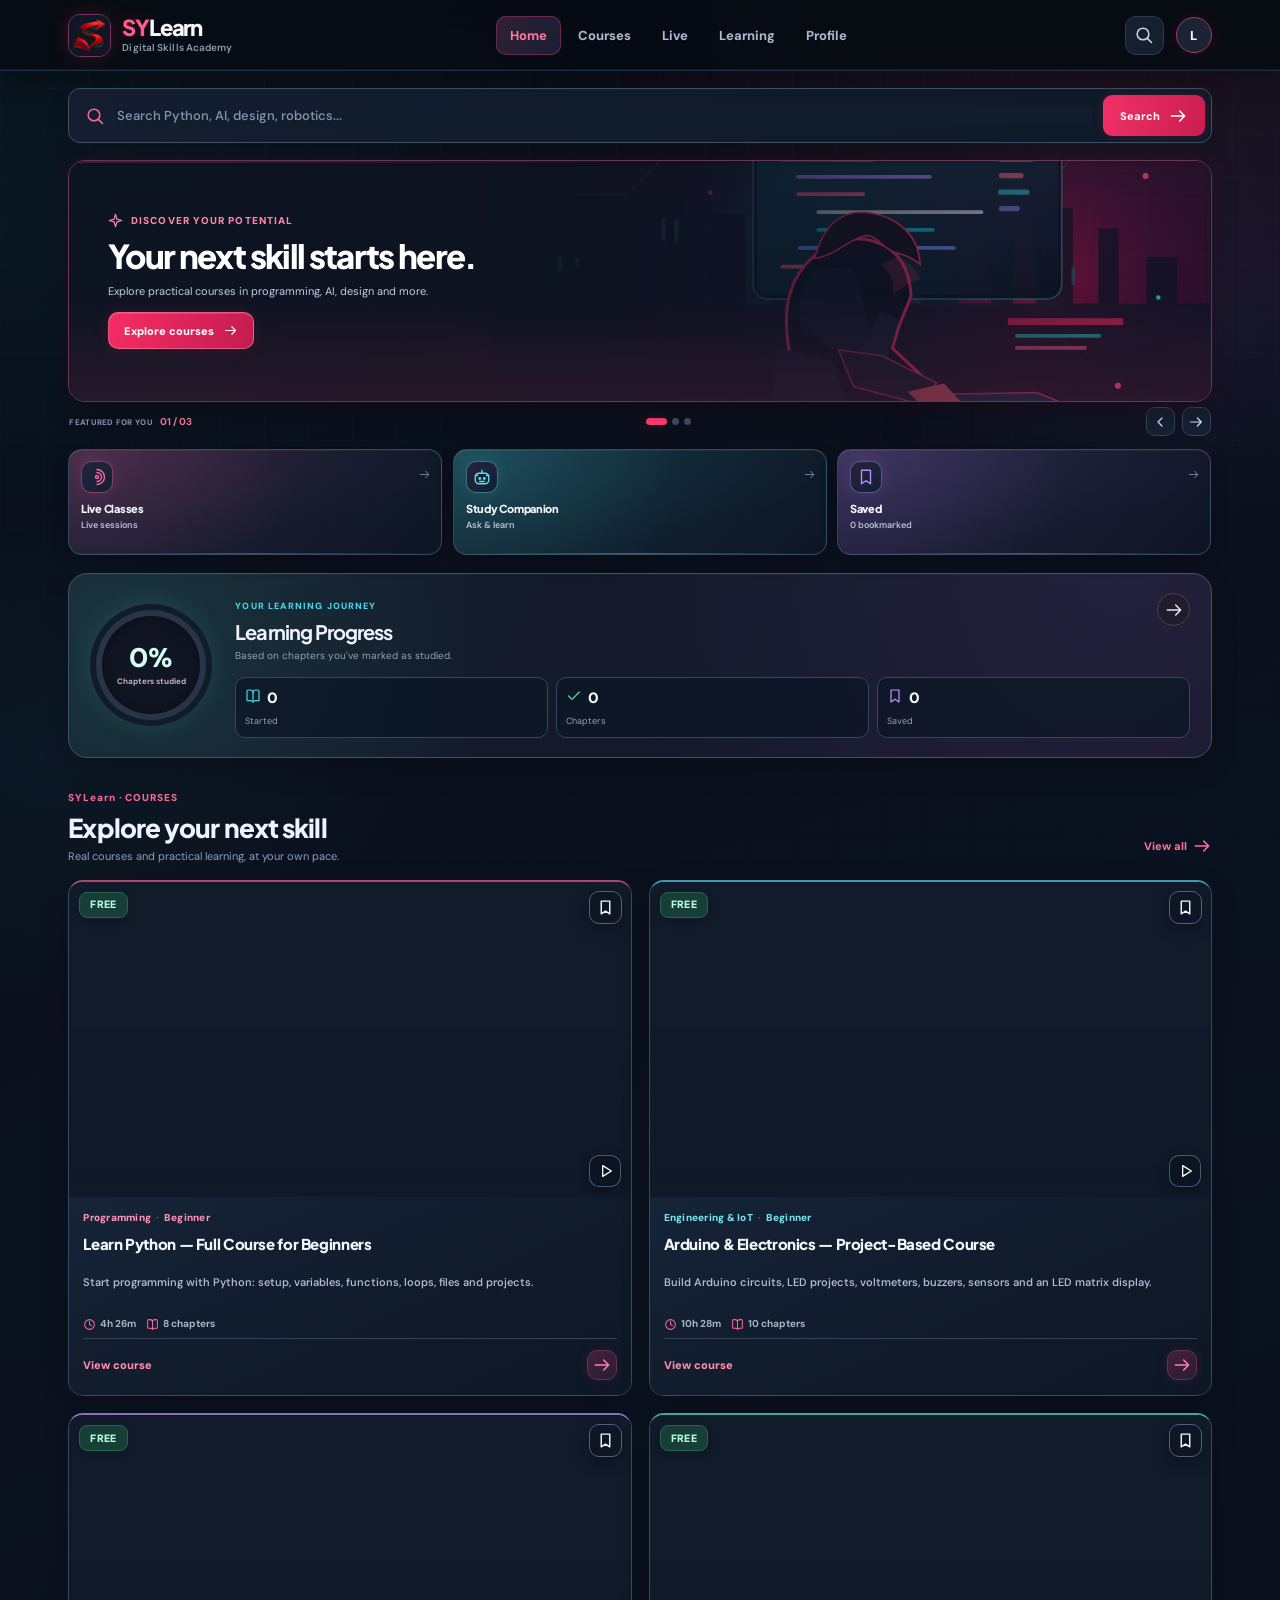
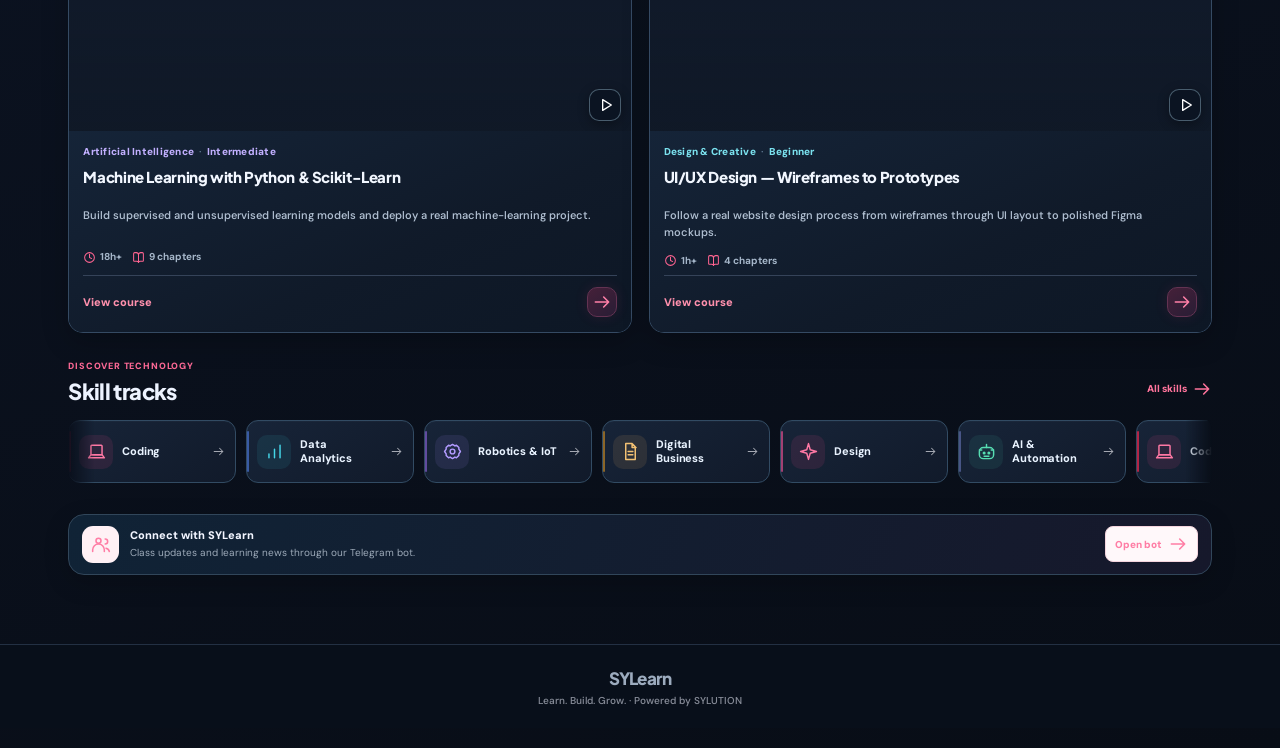
==== commit 8cafa1e8: "Install premium branded SYLearn launch screen using supplied logo with accessible indeterminate prog" ====
--- a/index.html
+++ b/index.html
@@ -14,39 +14,60 @@
   <link rel="icon" type="image/svg+xml" href="./icon.svg"/>
   <link rel="manifest" href="./manifest.webmanifest"/>
   <meta name="apple-mobile-web-app-capable" content="yes"/>
-  <link rel="stylesheet" href="./styles.css?v=20261027spectrumv1"/>
-  <link rel="stylesheet" href="./premium.css?v=20261027spectrumv1"/>
-  <link rel="stylesheet" href="./palette.css?v=20261027spectrumv1"/>
-  <link rel="stylesheet" href="./responsive.css?v=20261027spectrumv1"/>
-  <link rel="stylesheet" href="./youtube.css?v=20261027spectrumv1"/>
-  <link rel="stylesheet" href="./home-premium.css?v=20261027spectrumv1"/>
-  <link rel="stylesheet" href="./learning.css?v=20261027spectrumv1"/>
-  <link rel="stylesheet" href="./academy-elite.css?v=20261027spectrumv1"/>
-  <link rel="stylesheet" href="./profile-v3.css?v=20261027spectrumv1"/>
-  <link rel="stylesheet" href="./sylearn-tech.css?v=20261027spectrumv1"/>
-  <link rel="stylesheet" href="./sylearn-neon.css?v=20261027spectrumv1"/>
-  <link rel="stylesheet" href="./sylearn-cards.css?v=20261027spectrumv1"/>
-  <link rel="stylesheet" href="./sylearn-promo.css?v=20261027spectrumv1"/>
-  <link rel="stylesheet" href="./sylearn-spectrum.css?v=20261027spectrumv1"/>
+  <link rel="stylesheet" href="./styles.css?v=20261027brandlaunchv1"/>
+  <link rel="stylesheet" href="./premium.css?v=20261027brandlaunchv1"/>
+  <link rel="stylesheet" href="./palette.css?v=20261027brandlaunchv1"/>
+  <link rel="stylesheet" href="./responsive.css?v=20261027brandlaunchv1"/>
+  <link rel="stylesheet" href="./youtube.css?v=20261027brandlaunchv1"/>
+  <link rel="stylesheet" href="./home-premium.css?v=20261027brandlaunchv1"/>
+  <link rel="stylesheet" href="./learning.css?v=20261027brandlaunchv1"/>
+  <link rel="stylesheet" href="./academy-elite.css?v=20261027brandlaunchv1"/>
+  <link rel="stylesheet" href="./profile-v3.css?v=20261027brandlaunchv1"/>
+  <link rel="stylesheet" href="./sylearn-tech.css?v=20261027brandlaunchv1"/>
+  <link rel="stylesheet" href="./sylearn-neon.css?v=20261027brandlaunchv1"/>
+  <link rel="stylesheet" href="./sylearn-cards.css?v=20261027brandlaunchv1"/>
+  <link rel="stylesheet" href="./sylearn-promo.css?v=20261027brandlaunchv1"/>
+  <link rel="stylesheet" href="./sylearn-spectrum.css?v=20261027brandlaunchv1"/>
 </head>
 <body>
   <style>
-    #syl-startup-fallback{min-height:100dvh;display:flex;align-items:center;justify-content:center;padding:32px 20px;background:#080c14;color:#ecf3ff;font:500 14px/1.6 'DM Sans',sans-serif;text-align:center}
-    #syl-startup-fallback .syl-startup-inner{width:min(360px,100%);display:flex;flex-direction:column;align-items:center;gap:12px}
-    #syl-startup-fallback .syl-startup-mark{height:54px;width:54px;display:grid;place-items:center;border-radius:16px;background:#ec2c62;color:#fff;font:850 21px/1 'Plus Jakarta Sans',sans-serif;box-shadow:0 12px 25px #ed164529}
-    #syl-startup-fallback h1{font:850 23px/1.2 'Plus Jakarta Sans',sans-serif;letter-spacing:-.045em;margin:3px 0 0}
-    #syl-startup-fallback p{max-width:340px;color:#9faec4;margin:0}
-    #syl-startup-fallback button{margin-top:8px;min-height:46px;padding:0 24px;border-radius:12px;background:#e6224b;color:white;border:0;font-weight:800}
-    #syl-startup-fallback .syl-startup-spinner{width:27px;height:27px;margin:6px;border-radius:50%;border:3px solid #4b2537;border-top-color:#fc477a;animation:sylStartupSpin .75s linear infinite}
-    @keyframes sylStartupSpin{to{transform:rotate(360deg)}}
-    @media(prefers-reduced-motion:reduce){#syl-startup-fallback .syl-startup-spinner{animation:none}}
+    /* Standalone, instant-start branding. Keeps fallback available without app JS. */
+    #syl-startup-fallback{position:relative;isolation:isolate;min-height:100vh;min-height:100dvh;display:flex;align-items:center;justify-content:center;padding:24px 20px;background:radial-gradient(ellipse 280px 240px at 50% 44%,rgba(222,37,99,.085),transparent 75%),radial-gradient(ellipse 230px 200px at 58% 48%,rgba(54,210,232,.055),transparent 80%),#080e19;color:#f2f7ff;font:500 14px/1.55 'DM Sans',sans-serif;text-align:center;overflow:hidden}
+    #syl-startup-fallback .syl-startup-grid{position:absolute;inset:0;pointer-events:none;opacity:.42;background-image:linear-gradient(rgba(76,120,161,.075) 1px,transparent 1px),linear-gradient(90deg,rgba(76,120,161,.075) 1px,transparent 1px);background-size:30px 30px;-webkit-mask-image:radial-gradient(ellipse 46% 43% at 50% 50%,#000,transparent);mask-image:radial-gradient(ellipse 46% 43% at 50% 50%,#000,transparent)}
+    #syl-startup-fallback .syl-startup-inner{position:relative;z-index:1;width:min(335px,100%);min-height:360px;display:flex;flex-direction:column;align-items:center;justify-content:center;gap:0}
+    #syl-startup-fallback .syl-startup-halo{position:relative;display:grid;place-items:center;width:146px;height:146px;margin-bottom:14px}
+    #syl-startup-fallback .syl-startup-halo:before{content:"";position:absolute;inset:2px;border-radius:50%;background:conic-gradient(from 20deg,rgba(255,65,117,.1),rgba(54,214,237,.24),transparent 58%,rgba(177,130,255,.2));filter:blur(18px);animation:sylStartupGlow 3.7s ease-in-out infinite}
+    #syl-startup-fallback .syl-startup-halo:after{content:"";position:absolute;inset:9px;border-radius:33px;border:1px solid rgba(208,71,123,.22);background:linear-gradient(135deg,rgba(30,37,58,.4),rgba(11,19,33,.5));box-shadow:inset 0 1px 0 rgba(255,255,255,.035),0 14px 40px rgba(0,0,0,.22);transform:rotate(-3deg)}
+    #syl-startup-fallback .syl-startup-logo{position:relative;z-index:2;display:block;width:114px;height:114px;object-fit:contain;filter:drop-shadow(0 9px 15px rgba(0,0,0,.35));animation:sylStartupMark 3.5s ease-in-out infinite}
+    #syl-startup-fallback .syl-startup-wordmark{display:flex;flex-direction:column;align-items:center;gap:5px}
+    #syl-startup-fallback h1{font:850 31px/1.16 'Plus Jakarta Sans','DM Sans',sans-serif;letter-spacing:-.06em;margin:0;color:#f5f8ff}
+    #syl-startup-fallback h1 span{color:#ff5389}
+    #syl-startup-fallback .syl-startup-subtitle{font-size:9px;font-weight:850;line-height:1.5;letter-spacing:.23em;color:#98b2c9;margin:0;text-transform:uppercase}
+    #syl-startup-fallback .syl-startup-message{margin:32px 0 12px!important;color:#d5e1ef!important;font-size:12px;line-height:1.5;font-weight:650}
+    #syl-startup-fallback .syl-startup-line{position:relative;width:176px;height:3px;border-radius:99px;overflow:hidden;background:#243245;box-shadow:inset 0 1px 2px rgba(0,0,0,.5)}
+    #syl-startup-fallback .syl-startup-line span{position:absolute;display:block;width:36%;height:100%;border-radius:99px;background:linear-gradient(90deg,#fa356f,#a37bff,#42d9e8);box-shadow:0 0 14px #ff5688;animation:sylStartupLoad 1.8s ease-in-out infinite}
+    #syl-startup-fallback .syl-startup-motto{font-size:9px;font-weight:750;letter-spacing:.19em;color:#72869f;margin:25px 0 0!important}
+    #syl-startup-fallback .syl-startup-repair-copy{max-width:280px;color:#9fb0c5;margin:10px 0 12px!important;font-size:12px}
+    #syl-startup-fallback button{min-height:45px;margin-top:7px;padding:0 21px;border:1px solid rgba(255,115,160,.48);border-radius:12px;background:linear-gradient(112deg,#ef316c,#a82564);color:white;font:800 13px 'DM Sans',sans-serif;cursor:pointer;box-shadow:0 9px 23px rgba(241,48,103,.17)}
+    #syl-startup-fallback button:focus-visible{outline:3px solid #4edfe9;outline-offset:3px}
+    #syl-startup-fallback[data-failed="true"] .syl-startup-halo{width:110px;height:110px;margin-bottom:13px}
+    #syl-startup-fallback[data-failed="true"] .syl-startup-logo{width:86px;height:86px;animation:none}
+    #syl-startup-fallback[data-failed="true"] .syl-startup-message{display:none}
+    @keyframes sylStartupMark{0%,100%{transform:translateY(0)}50%{transform:translateY(-3px)}}
+    @keyframes sylStartupGlow{0%,100%{opacity:.65;transform:scale(.94)}50%{opacity:1;transform:scale(1.07)}}
+    @keyframes sylStartupLoad{0%{left:-37%}50%{left:47%}100%{left:101%}}
+    @media(prefers-reduced-motion:reduce){#syl-startup-fallback .syl-startup-logo,#syl-startup-fallback .syl-startup-halo:before,#syl-startup-fallback .syl-startup-line span{animation:none!important}#syl-startup-fallback .syl-startup-line span{left:30%!important;width:40%!important}}
   </style>
-  <div id="app"><div id="syl-startup-fallback"><div class="syl-startup-inner">
-    <div class="syl-startup-mark">SY</div>
-    <h1>Opening SYLearn</h1>
-    <div class="syl-startup-spinner" role="status" aria-label="Loading"></div>
-    <p>Your digital academy is starting.</p>
-  </div></div></div>
+  <div id="app"><div id="syl-startup-fallback" role="status" aria-label="Opening SYLearn">
+    <div class="syl-startup-grid" aria-hidden="true"></div>
+    <div class="syl-startup-inner">
+      <div class="syl-startup-halo"><img class="syl-startup-logo" src="./sylearn-brand.svg" alt="SYLearn logo"/></div>
+      <div class="syl-startup-wordmark"><h1>SY<span>Learn</span></h1><p class="syl-startup-subtitle">Digital Skills Academy</p></div>
+      <p class="syl-startup-message">Preparing your learning space</p>
+      <div class="syl-startup-line" aria-hidden="true"><span></span></div>
+      <p class="syl-startup-motto">LEARN · BUILD · GROW</p>
+    </div>
+  </div></div>
   <script>
     (function(){
       const element=()=>document.getElementById('syl-startup-fallback');
@@ -54,9 +75,9 @@
         const root=element();if(!root||root.dataset.failed)return;
         root.dataset.failed='true';
         root.querySelector('.syl-startup-inner').innerHTML=
-          '<div class="syl-startup-mark">SY</div>'+
-          '<h1>Could not open SYLearn</h1>'+
-          '<p>The app did not finish loading. Your courses and saved learning records will not be deleted.</p>'+
+          '<div class="syl-startup-halo"><img class="syl-startup-logo" src="./sylearn-brand.svg" alt="SYLearn logo"/></div>'+
+          '<h1>Could not open <span>SYLearn</span></h1>'+
+          '<p class="syl-startup-repair-copy">The academy did not finish loading. Your saved learning records will not be deleted.</p>'+
           '<button type="button" id="syl-startup-retry">Repair &amp; reopen</button>';
       }
       window.addEventListener('error',function(e){
@@ -83,21 +104,21 @@
       });
     })();
   </script>
-  <script src="./youtube.js?v=20261027spectrumv1" defer></script>
-  <script src="./learning.js?v=20261027spectrumv1" defer></script>
-  <script src="./learning-ui.js?v=20261027spectrumv1" defer></script>
-  <script src="./learning-player.js?v=20261027spectrumv1" defer></script>
-  <script src="./youtube-ui.js?v=20261027spectrumv1" defer></script>
-  <script src="./live-sessions.js?v=20261027spectrumv1" defer></script>
-  <script src="./promo-slides.js?v=20261027spectrumv1" defer></script>
-  <script src="./app.js?v=20261027spectrumv1" defer></script>
+  <script src="./youtube.js?v=20261027brandlaunchv1" defer></script>
+  <script src="./learning.js?v=20261027brandlaunchv1" defer></script>
+  <script src="./learning-ui.js?v=20261027brandlaunchv1" defer></script>
+  <script src="./learning-player.js?v=20261027brandlaunchv1" defer></script>
+  <script src="./youtube-ui.js?v=20261027brandlaunchv1" defer></script>
+  <script src="./live-sessions.js?v=20261027brandlaunchv1" defer></script>
+  <script src="./promo-slides.js?v=20261027brandlaunchv1" defer></script>
+  <script src="./app.js?v=20261027brandlaunchv1" defer></script>
   <script>
 if("serviceWorker" in navigator){
   navigator.serviceWorker.addEventListener("controllerchange",()=>{
-    const key="sylution-learn-controller-20261027spectrumv1";
+    const key="sylution-learn-controller-20261027brandlaunchv1";
     if(!sessionStorage.getItem(key)){sessionStorage.setItem(key,"1");location.reload()}
   });
-  window.addEventListener("load",()=>navigator.serviceWorker.register("./sw.js?release=20261027spectrumv1",{updateViaCache:"none"}).then(reg=>reg.update()).catch(()=>{}));
+  window.addEventListener("load",()=>navigator.serviceWorker.register("./sw.js?release=20261027brandlaunchv1",{updateViaCache:"none"}).then(reg=>reg.update()).catch(()=>{}));
 }
 </script>
 </body>
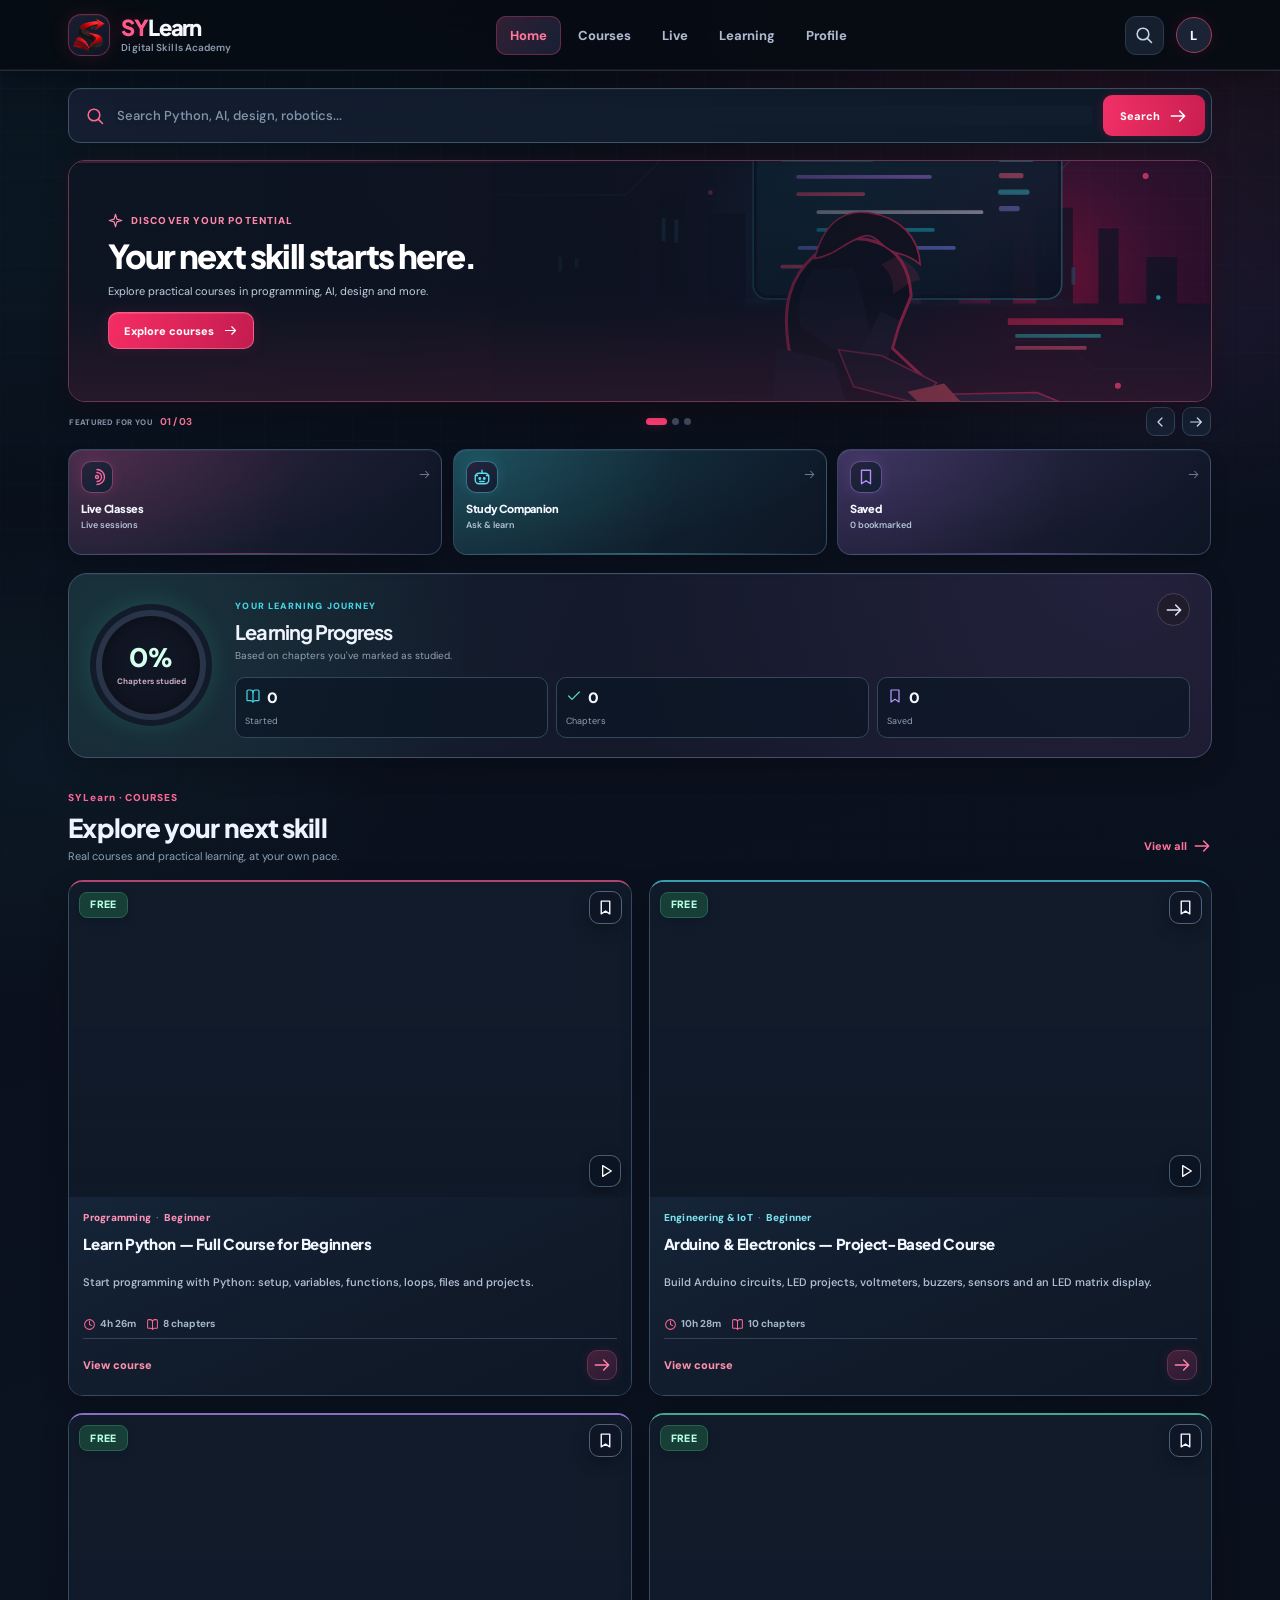
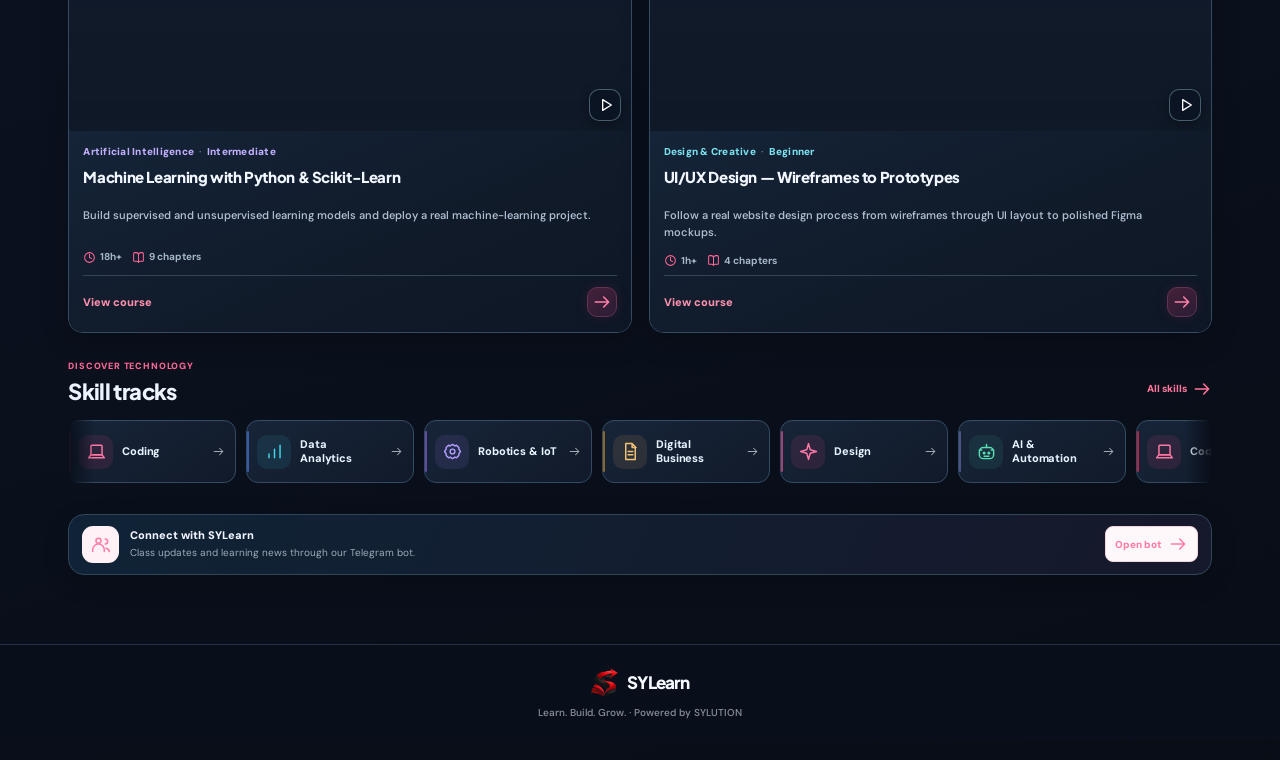
==== commit b441b7b5: "Match branded launch screen to official SYLearn red-black-white logo and refresh startup assets" ====
--- a/index.html
+++ b/index.html
@@ -14,41 +14,41 @@
   <link rel="icon" type="image/svg+xml" href="./icon.svg"/>
   <link rel="manifest" href="./manifest.webmanifest"/>
   <meta name="apple-mobile-web-app-capable" content="yes"/>
-  <link rel="stylesheet" href="./styles.css?v=20261027brandlaunchv1"/>
-  <link rel="stylesheet" href="./premium.css?v=20261027brandlaunchv1"/>
-  <link rel="stylesheet" href="./palette.css?v=20261027brandlaunchv1"/>
-  <link rel="stylesheet" href="./responsive.css?v=20261027brandlaunchv1"/>
-  <link rel="stylesheet" href="./youtube.css?v=20261027brandlaunchv1"/>
-  <link rel="stylesheet" href="./home-premium.css?v=20261027brandlaunchv1"/>
-  <link rel="stylesheet" href="./learning.css?v=20261027brandlaunchv1"/>
-  <link rel="stylesheet" href="./academy-elite.css?v=20261027brandlaunchv1"/>
-  <link rel="stylesheet" href="./profile-v3.css?v=20261027brandlaunchv1"/>
-  <link rel="stylesheet" href="./sylearn-tech.css?v=20261027brandlaunchv1"/>
-  <link rel="stylesheet" href="./sylearn-neon.css?v=20261027brandlaunchv1"/>
-  <link rel="stylesheet" href="./sylearn-cards.css?v=20261027brandlaunchv1"/>
-  <link rel="stylesheet" href="./sylearn-promo.css?v=20261027brandlaunchv1"/>
-  <link rel="stylesheet" href="./sylearn-spectrum.css?v=20261027brandlaunchv1"/>
+  <link rel="stylesheet" href="./styles.css?v=20261027officiallogov2"/>
+  <link rel="stylesheet" href="./premium.css?v=20261027officiallogov2"/>
+  <link rel="stylesheet" href="./palette.css?v=20261027officiallogov2"/>
+  <link rel="stylesheet" href="./responsive.css?v=20261027officiallogov2"/>
+  <link rel="stylesheet" href="./youtube.css?v=20261027officiallogov2"/>
+  <link rel="stylesheet" href="./home-premium.css?v=20261027officiallogov2"/>
+  <link rel="stylesheet" href="./learning.css?v=20261027officiallogov2"/>
+  <link rel="stylesheet" href="./academy-elite.css?v=20261027officiallogov2"/>
+  <link rel="stylesheet" href="./profile-v3.css?v=20261027officiallogov2"/>
+  <link rel="stylesheet" href="./sylearn-tech.css?v=20261027officiallogov2"/>
+  <link rel="stylesheet" href="./sylearn-neon.css?v=20261027officiallogov2"/>
+  <link rel="stylesheet" href="./sylearn-cards.css?v=20261027officiallogov2"/>
+  <link rel="stylesheet" href="./sylearn-promo.css?v=20261027officiallogov2"/>
+  <link rel="stylesheet" href="./sylearn-spectrum.css?v=20261027officiallogov2"/>
 </head>
 <body>
   <style>
     /* Standalone, instant-start branding. Keeps fallback available without app JS. */
-    #syl-startup-fallback{position:relative;isolation:isolate;min-height:100vh;min-height:100dvh;display:flex;align-items:center;justify-content:center;padding:24px 20px;background:radial-gradient(ellipse 280px 240px at 50% 44%,rgba(222,37,99,.085),transparent 75%),radial-gradient(ellipse 230px 200px at 58% 48%,rgba(54,210,232,.055),transparent 80%),#080e19;color:#f2f7ff;font:500 14px/1.55 'DM Sans',sans-serif;text-align:center;overflow:hidden}
+    #syl-startup-fallback{position:relative;isolation:isolate;min-height:100vh;min-height:100dvh;display:flex;align-items:center;justify-content:center;padding:24px 20px;background:radial-gradient(ellipse 305px 250px at 50% 42%,rgba(211,23,45,.125),transparent 76%),radial-gradient(ellipse 220px 190px at 53% 46%,rgba(185,197,212,.035),transparent 80%),#080c13;color:#f2f7ff;font:500 14px/1.55 'DM Sans',sans-serif;text-align:center;overflow:hidden}
     #syl-startup-fallback .syl-startup-grid{position:absolute;inset:0;pointer-events:none;opacity:.42;background-image:linear-gradient(rgba(76,120,161,.075) 1px,transparent 1px),linear-gradient(90deg,rgba(76,120,161,.075) 1px,transparent 1px);background-size:30px 30px;-webkit-mask-image:radial-gradient(ellipse 46% 43% at 50% 50%,#000,transparent);mask-image:radial-gradient(ellipse 46% 43% at 50% 50%,#000,transparent)}
     #syl-startup-fallback .syl-startup-inner{position:relative;z-index:1;width:min(335px,100%);min-height:360px;display:flex;flex-direction:column;align-items:center;justify-content:center;gap:0}
     #syl-startup-fallback .syl-startup-halo{position:relative;display:grid;place-items:center;width:146px;height:146px;margin-bottom:14px}
-    #syl-startup-fallback .syl-startup-halo:before{content:"";position:absolute;inset:2px;border-radius:50%;background:conic-gradient(from 20deg,rgba(255,65,117,.1),rgba(54,214,237,.24),transparent 58%,rgba(177,130,255,.2));filter:blur(18px);animation:sylStartupGlow 3.7s ease-in-out infinite}
-    #syl-startup-fallback .syl-startup-halo:after{content:"";position:absolute;inset:9px;border-radius:33px;border:1px solid rgba(208,71,123,.22);background:linear-gradient(135deg,rgba(30,37,58,.4),rgba(11,19,33,.5));box-shadow:inset 0 1px 0 rgba(255,255,255,.035),0 14px 40px rgba(0,0,0,.22);transform:rotate(-3deg)}
+    #syl-startup-fallback .syl-startup-halo:before{content:"";position:absolute;inset:2px;border-radius:50%;background:conic-gradient(from 18deg,rgba(252,47,64,.19),rgba(255,124,137,.33),transparent 56%,rgba(228,239,248,.12),rgba(252,47,64,.2));filter:blur(18px);animation:sylStartupGlow 3.7s ease-in-out infinite}
+    #syl-startup-fallback .syl-startup-halo:after{content:"";position:absolute;inset:9px;border-radius:33px;border:1px solid rgba(235,65,77,.3);background:linear-gradient(135deg,rgba(26,29,39,.65),rgba(8,12,19,.65));box-shadow:inset 0 1px 0 rgba(255,255,255,.035),0 14px 40px rgba(0,0,0,.22);transform:rotate(-3deg)}
     #syl-startup-fallback .syl-startup-logo{position:relative;z-index:2;display:block;width:114px;height:114px;object-fit:contain;filter:drop-shadow(0 9px 15px rgba(0,0,0,.35));animation:sylStartupMark 3.5s ease-in-out infinite}
     #syl-startup-fallback .syl-startup-wordmark{display:flex;flex-direction:column;align-items:center;gap:5px}
     #syl-startup-fallback h1{font:850 31px/1.16 'Plus Jakarta Sans','DM Sans',sans-serif;letter-spacing:-.06em;margin:0;color:#f5f8ff}
-    #syl-startup-fallback h1 span{color:#ff5389}
-    #syl-startup-fallback .syl-startup-subtitle{font-size:9px;font-weight:850;line-height:1.5;letter-spacing:.23em;color:#98b2c9;margin:0;text-transform:uppercase}
+    #syl-startup-fallback h1 span{color:#ff5668}
+    #syl-startup-fallback .syl-startup-subtitle{font-size:9px;font-weight:850;line-height:1.5;letter-spacing:.23em;color:#acb9ce;margin:0;text-transform:uppercase}
     #syl-startup-fallback .syl-startup-message{margin:32px 0 12px!important;color:#d5e1ef!important;font-size:12px;line-height:1.5;font-weight:650}
     #syl-startup-fallback .syl-startup-line{position:relative;width:176px;height:3px;border-radius:99px;overflow:hidden;background:#243245;box-shadow:inset 0 1px 2px rgba(0,0,0,.5)}
-    #syl-startup-fallback .syl-startup-line span{position:absolute;display:block;width:36%;height:100%;border-radius:99px;background:linear-gradient(90deg,#fa356f,#a37bff,#42d9e8);box-shadow:0 0 14px #ff5688;animation:sylStartupLoad 1.8s ease-in-out infinite}
-    #syl-startup-fallback .syl-startup-motto{font-size:9px;font-weight:750;letter-spacing:.19em;color:#72869f;margin:25px 0 0!important}
+    #syl-startup-fallback .syl-startup-line span{position:absolute;display:block;width:36%;height:100%;border-radius:99px;background:linear-gradient(90deg,#e31a33,#ff6676,#f4f7ff);box-shadow:0 0 14px rgba(252,60,85,.45);animation:sylStartupLoad 1.8s ease-in-out infinite}
+    #syl-startup-fallback .syl-startup-motto{font-size:9px;font-weight:750;letter-spacing:.19em;color:#97a7bc;margin:25px 0 0!important}
     #syl-startup-fallback .syl-startup-repair-copy{max-width:280px;color:#9fb0c5;margin:10px 0 12px!important;font-size:12px}
-    #syl-startup-fallback button{min-height:45px;margin-top:7px;padding:0 21px;border:1px solid rgba(255,115,160,.48);border-radius:12px;background:linear-gradient(112deg,#ef316c,#a82564);color:white;font:800 13px 'DM Sans',sans-serif;cursor:pointer;box-shadow:0 9px 23px rgba(241,48,103,.17)}
+    #syl-startup-fallback button{min-height:45px;margin-top:7px;padding:0 21px;border:1px solid rgba(255,115,160,.48);border-radius:12px;background:linear-gradient(112deg,#ec334b,#ae1a36);color:white;font:800 13px 'DM Sans',sans-serif;cursor:pointer;box-shadow:0 9px 23px rgba(241,48,103,.17)}
     #syl-startup-fallback button:focus-visible{outline:3px solid #4edfe9;outline-offset:3px}
     #syl-startup-fallback[data-failed="true"] .syl-startup-halo{width:110px;height:110px;margin-bottom:13px}
     #syl-startup-fallback[data-failed="true"] .syl-startup-logo{width:86px;height:86px;animation:none}
@@ -104,21 +104,21 @@
       });
     })();
   </script>
-  <script src="./youtube.js?v=20261027brandlaunchv1" defer></script>
-  <script src="./learning.js?v=20261027brandlaunchv1" defer></script>
-  <script src="./learning-ui.js?v=20261027brandlaunchv1" defer></script>
-  <script src="./learning-player.js?v=20261027brandlaunchv1" defer></script>
-  <script src="./youtube-ui.js?v=20261027brandlaunchv1" defer></script>
-  <script src="./live-sessions.js?v=20261027brandlaunchv1" defer></script>
-  <script src="./promo-slides.js?v=20261027brandlaunchv1" defer></script>
-  <script src="./app.js?v=20261027brandlaunchv1" defer></script>
+  <script src="./youtube.js?v=20261027officiallogov2" defer></script>
+  <script src="./learning.js?v=20261027officiallogov2" defer></script>
+  <script src="./learning-ui.js?v=20261027officiallogov2" defer></script>
+  <script src="./learning-player.js?v=20261027officiallogov2" defer></script>
+  <script src="./youtube-ui.js?v=20261027officiallogov2" defer></script>
+  <script src="./live-sessions.js?v=20261027officiallogov2" defer></script>
+  <script src="./promo-slides.js?v=20261027officiallogov2" defer></script>
+  <script src="./app.js?v=20261027officiallogov2" defer></script>
   <script>
 if("serviceWorker" in navigator){
   navigator.serviceWorker.addEventListener("controllerchange",()=>{
-    const key="sylution-learn-controller-20261027brandlaunchv1";
+    const key="sylution-learn-controller-20261027officiallogov2";
     if(!sessionStorage.getItem(key)){sessionStorage.setItem(key,"1");location.reload()}
   });
-  window.addEventListener("load",()=>navigator.serviceWorker.register("./sw.js?release=20261027brandlaunchv1",{updateViaCache:"none"}).then(reg=>reg.update()).catch(()=>{}));
+  window.addEventListener("load",()=>navigator.serviceWorker.register("./sw.js?release=20261027officiallogov2",{updateViaCache:"none"}).then(reg=>reg.update()).catch(()=>{}));
 }
 </script>
 </body>
--- a/sylearn-spectrum.css
+++ b/sylearn-spectrum.css
@@ -264,3 +264,55 @@
   transition:none!important;animation:none!important;
  }
 }
+
+
+/* SYLearn official S/book-arrow brand placements (2026-10-27).
+   User-supplied logo; transparent on-screen, dark rounded PWA icon. */
+#app .elite-brand .syl-brand-header-logo{
+ display:block!important;flex:0 0 auto!important;
+ width:42px!important;height:42px!important;max-width:42px!important;
+ object-fit:contain!important;padding:3px!important;
+ border-radius:13px!important;
+ background:linear-gradient(145deg,#191e31,#0e1625)!important;
+ border:1px solid rgba(235,71,118,.42)!important;
+ box-shadow:0 0 19px rgba(242,54,106,.14),inset 0 1px 0 rgba(255,255,255,.035)!important;
+}
+#app .elite-brand:focus-visible .syl-brand-header-logo{
+ border-color:#48dfed!important;box-shadow:0 0 0 2px rgba(66,224,236,.22)!important;
+}
+#app .syl-profile-v3 .syl-p3-brand-icon{
+ display:grid!important;place-items:center!important;overflow:hidden!important;
+ background:linear-gradient(145deg,rgba(31,40,61,.85),rgba(24,19,40,.8))!important;
+ border:1px solid rgba(248,84,138,.29)!important;
+ box-shadow:0 0 15px rgba(247,57,116,.08)!important;
+}
+#app .syl-profile-v3 .syl-p3-brand-icon img{
+ display:block;width:32px!important;height:32px!important;
+ max-width:100%;object-fit:contain!important;
+ filter:drop-shadow(0 2px 5px rgba(0,0,0,.2));
+}
+#app .elite-footer-minimal .syl-footer-brand{
+ display:inline-flex!important;align-items:center!important;justify-content:center!important;
+ gap:8px!important;min-height:31px!important;
+}
+#app .elite-footer-minimal .syl-footer-brand img{
+ display:inline-block!important;width:29px!important;height:29px!important;
+ object-fit:contain!important;flex:none!important;
+}
+#app .elite-footer-minimal .syl-footer-brand strong{color:#f5f8ff!important}
+#app .syl-welcome-brand{
+ display:inline-flex!important;align-items:center!important;gap:7px!important;
+ letter-spacing:.08em!important;
+}
+#app .syl-welcome-brand img{
+ width:23px!important;height:23px!important;object-fit:contain!important;
+}
+@media(max-width:420px){
+ #app .elite-brand .syl-brand-header-logo{
+  width:39px!important;height:39px!important;max-width:39px!important;
+  padding:3px!important;border-radius:12px!important;
+ }
+}
+@media(prefers-reduced-motion:reduce){
+ #app .elite-brand .syl-brand-header-logo{animation:none!important}
+}
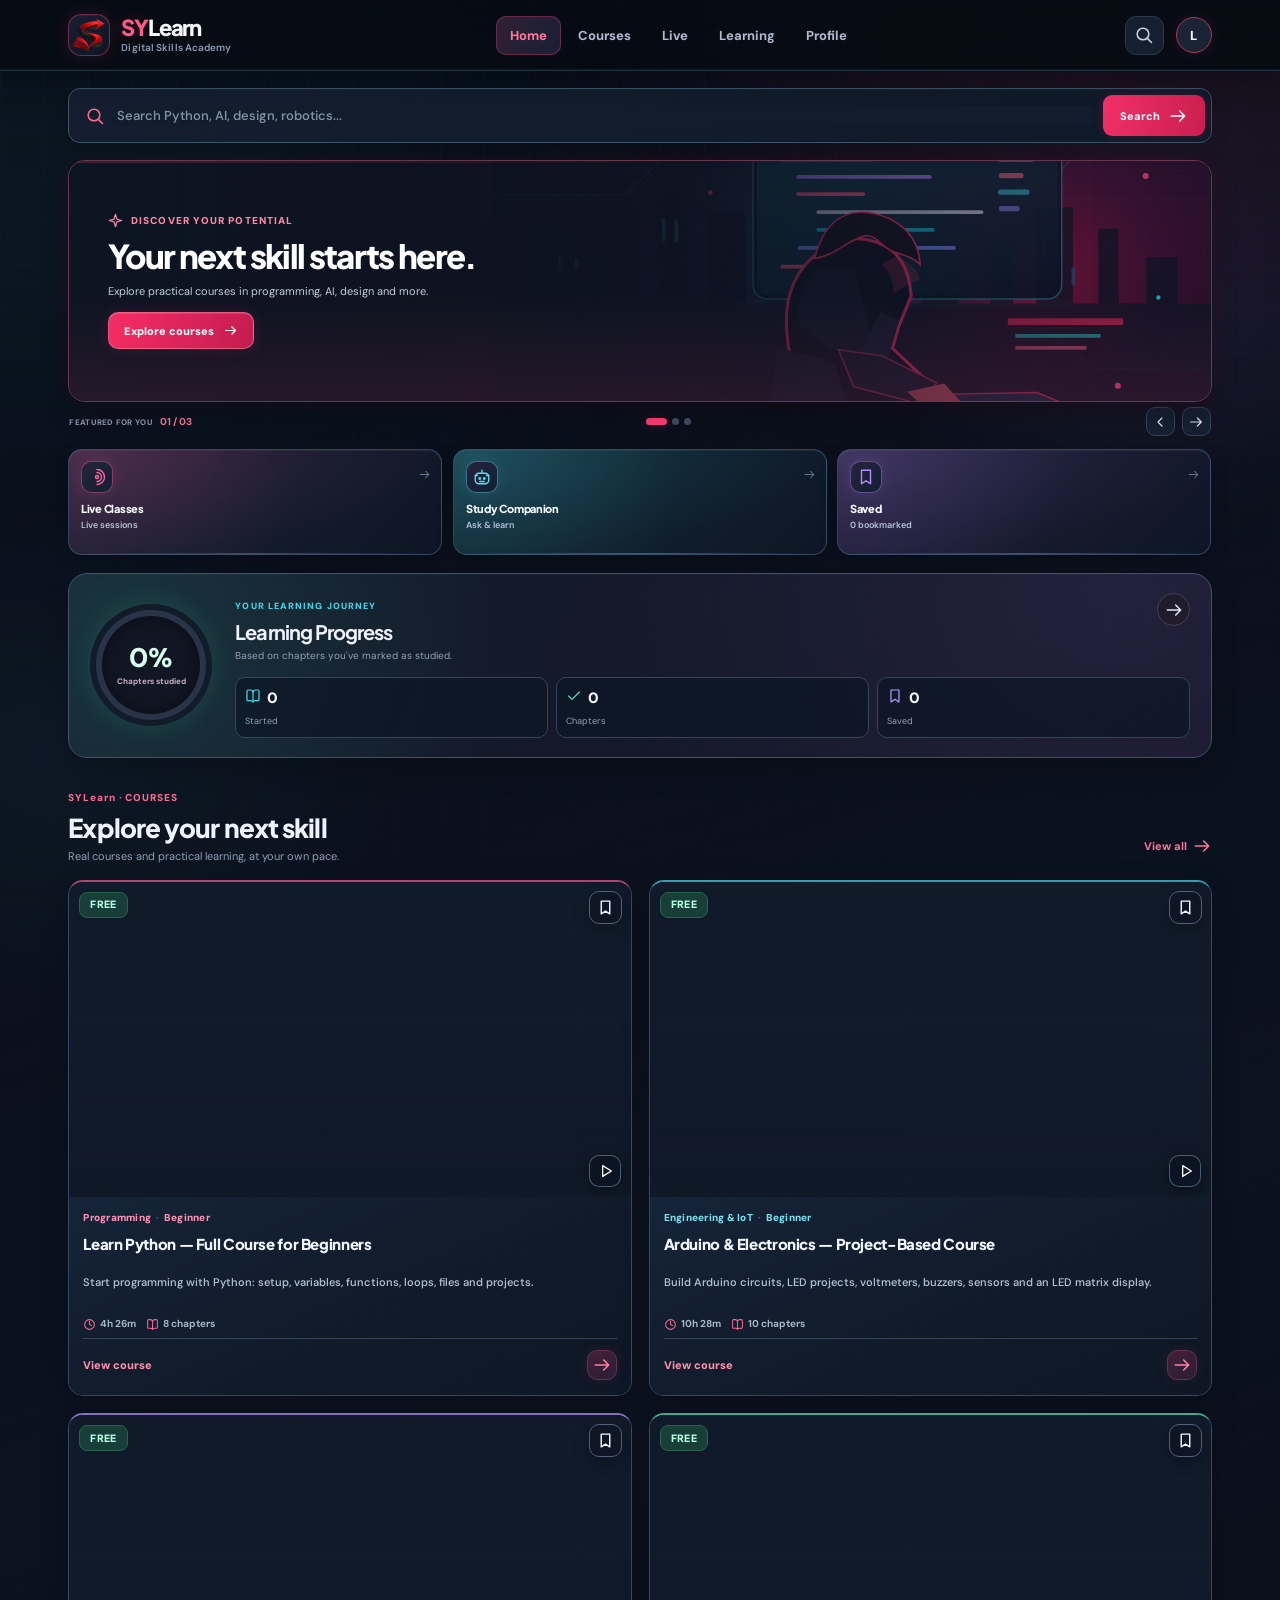
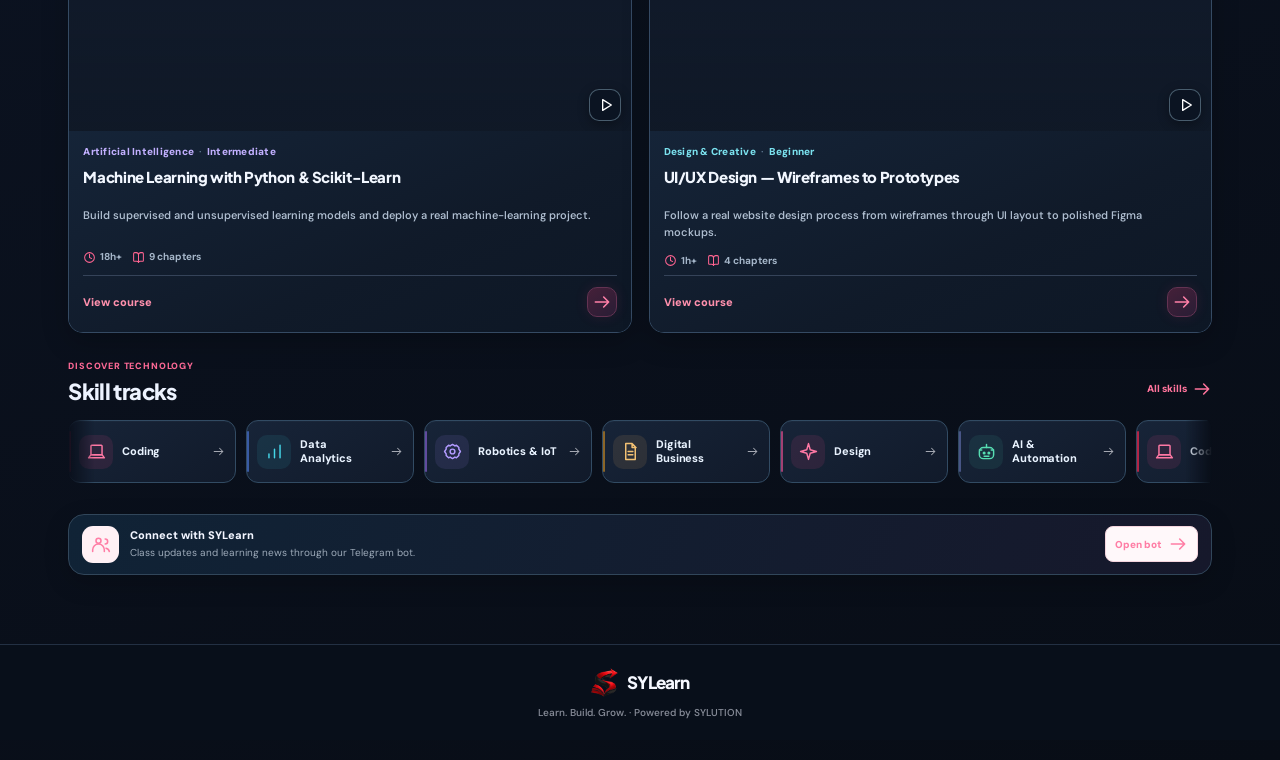
==== commit 6c50f5b0: "Load pinned Supabase JS, SYLearn cloud auth client and cloud account styles in frontend" ====
--- a/index.html
+++ b/index.html
@@ -14,20 +14,23 @@
   <link rel="icon" type="image/svg+xml" href="./icon.svg"/>
   <link rel="manifest" href="./manifest.webmanifest"/>
   <meta name="apple-mobile-web-app-capable" content="yes"/>
-  <link rel="stylesheet" href="./styles.css?v=20261027officiallogov2"/>
-  <link rel="stylesheet" href="./premium.css?v=20261027officiallogov2"/>
-  <link rel="stylesheet" href="./palette.css?v=20261027officiallogov2"/>
-  <link rel="stylesheet" href="./responsive.css?v=20261027officiallogov2"/>
-  <link rel="stylesheet" href="./youtube.css?v=20261027officiallogov2"/>
-  <link rel="stylesheet" href="./home-premium.css?v=20261027officiallogov2"/>
-  <link rel="stylesheet" href="./learning.css?v=20261027officiallogov2"/>
-  <link rel="stylesheet" href="./academy-elite.css?v=20261027officiallogov2"/>
-  <link rel="stylesheet" href="./profile-v3.css?v=20261027officiallogov2"/>
-  <link rel="stylesheet" href="./sylearn-tech.css?v=20261027officiallogov2"/>
-  <link rel="stylesheet" href="./sylearn-neon.css?v=20261027officiallogov2"/>
-  <link rel="stylesheet" href="./sylearn-cards.css?v=20261027officiallogov2"/>
-  <link rel="stylesheet" href="./sylearn-promo.css?v=20261027officiallogov2"/>
-  <link rel="stylesheet" href="./sylearn-spectrum.css?v=20261027officiallogov2"/>
+  <link rel="stylesheet" href="./styles.css?v=20261028cloudv1"/>
+  <link rel="stylesheet" href="./premium.css?v=20261028cloudv1"/>
+  <link rel="stylesheet" href="./palette.css?v=20261028cloudv1"/>
+  <link rel="stylesheet" href="./responsive.css?v=20261028cloudv1"/>
+  <link rel="stylesheet" href="./youtube.css?v=20261028cloudv1"/>
+  <link rel="stylesheet" href="./home-premium.css?v=20261028cloudv1"/>
+  <link rel="stylesheet" href="./learning.css?v=20261028cloudv1"/>
+  <link rel="stylesheet" href="./academy-elite.css?v=20261028cloudv1"/>
+  <link rel="stylesheet" href="./profile-v3.css?v=20261028cloudv1"/>
+  <link rel="stylesheet" href="./sylearn-tech.css?v=20261028cloudv1"/>
+  <link rel="stylesheet" href="./sylearn-neon.css?v=20261028cloudv1"/>
+  <link rel="stylesheet" href="./sylearn-cards.css?v=20261028cloudv1"/>
+  <link rel="stylesheet" href="./sylearn-promo.css?v=20261028cloudv1"/>
+  <link rel="stylesheet" href="./sylearn-spectrum.css?v=20261028cloudv1"/>
+  <link rel="stylesheet" href="./sylearn-course-premium.css?v=20261028cloudv1"/>
+  <link rel="stylesheet" href="./sylearn-cinema.css?v=20261028cloudv1"/>
+  <link rel="stylesheet" href="./sylearn-cloud.css?v=20261028cloudv1"/>
 </head>
 <body>
   <style>
@@ -104,21 +107,23 @@
       });
     })();
   </script>
-  <script src="./youtube.js?v=20261027officiallogov2" defer></script>
-  <script src="./learning.js?v=20261027officiallogov2" defer></script>
-  <script src="./learning-ui.js?v=20261027officiallogov2" defer></script>
-  <script src="./learning-player.js?v=20261027officiallogov2" defer></script>
-  <script src="./youtube-ui.js?v=20261027officiallogov2" defer></script>
-  <script src="./live-sessions.js?v=20261027officiallogov2" defer></script>
-  <script src="./promo-slides.js?v=20261027officiallogov2" defer></script>
-  <script src="./app.js?v=20261027officiallogov2" defer></script>
+  <script src="https://cdn.jsdelivr.net/npm/@supabase/supabase-js@2.118.0" defer crossorigin="anonymous"></script>
+  <script src="./youtube.js?v=20261028cloudv1" defer></script>
+  <script src="./learning.js?v=20261028cloudv1" defer></script>
+  <script src="./learning-ui.js?v=20261028cloudv1" defer></script>
+  <script src="./learning-player.js?v=20261028cloudv1" defer></script>
+  <script src="./youtube-ui.js?v=20261028cloudv1" defer></script>
+  <script src="./live-sessions.js?v=20261028cloudv1" defer></script>
+  <script src="./promo-slides.js?v=20261028cloudv1" defer></script>
+  <script src="./sylearn-cloud.js?v=20261028cloudv1" defer></script>
+  <script src="./app.js?v=20261028cloudv1" defer></script>
   <script>
 if("serviceWorker" in navigator){
   navigator.serviceWorker.addEventListener("controllerchange",()=>{
-    const key="sylution-learn-controller-20261027officiallogov2";
+    const key="sylution-learn-controller-20261028cloudv1";
     if(!sessionStorage.getItem(key)){sessionStorage.setItem(key,"1");location.reload()}
   });
-  window.addEventListener("load",()=>navigator.serviceWorker.register("./sw.js?release=20261027officiallogov2",{updateViaCache:"none"}).then(reg=>reg.update()).catch(()=>{}));
+  window.addEventListener("load",()=>navigator.serviceWorker.register("./sw.js?release=20261028cloudv1",{updateViaCache:"none"}).then(reg=>reg.update()).catch(()=>{}));
 }
 </script>
 </body>
--- a/sylearn-course-premium.css
+++ b/sylearn-course-premium.css
@@ -0,0 +1,289 @@
+/* SYLearn — Premium Course Detail V5
+   October 2026 — presentation-only refinement.
+   Scope all overrides to Course Details; never modify lessons, video embeds,
+   assessment scoring, learning records, or global navigation.
+*/
+#app .syl-course-detail-v4{
+ --v4-ink:#eef2ff;--v4-muted:#abb6ca;--v4-accent:#ff5b93;
+ --v4-border:rgba(171,135,169,.23);--v4-paper:#151b2a;
+ position:relative;color:#edf1fa!important;
+ padding-top:14px!important;
+ padding-bottom:calc(140px + env(safe-area-inset-bottom))!important;
+}
+#app .syl-course-detail-v4:before{
+ content:"";position:absolute;z-index:0;pointer-events:none;
+ inset:0 0 auto;height:580px;
+ background:radial-gradient(ellipse at 75% 4%,rgba(249,56,124,.10),transparent 56%),
+ radial-gradient(ellipse at 1% 46%,rgba(102,99,248,.05),transparent 45%);
+}
+#app .syl-course-detail-v4 > *{position:relative}
+#app .syl-course-detail-v4 .syl-v4-breadcrumb{
+ margin:0 0 12px!important;color:#98a5bb!important;
+ gap:7px!important;font-size:10px!important;
+}
+#app .syl-course-detail-v4 .syl-v4-breadcrumb button{
+ color:#dce4ef!important;font-size:11px!important;
+}
+#app .syl-course-detail-v4 .syl-v4-breadcrumb button svg{color:#ff6d9e!important}
+#app .syl-course-detail-v4 .syl-v4-hero{
+ border-radius:19px!important;
+ border:1px solid rgba(245,107,158,.29)!important;
+ background:linear-gradient(133deg,#171d2a,#121521)!important;
+ box-shadow:0 15px 44px rgba(0,0,0,.30),0 0 23px rgba(237,37,102,.065)!important;
+ overflow:hidden;
+}
+#app .syl-course-detail-v4 .syl-v4-hero-media{
+ background:#111822!important;
+}
+#app .syl-course-detail-v4 .syl-v4-hero-media:after{
+ background:linear-gradient(180deg,rgba(8,11,19,.08),rgba(8,11,19,.58))!important;
+}
+#app .syl-course-detail-v4 .syl-v4-media-mark{
+ background:rgba(18,19,33,.84)!important;color:#f7edf3!important;
+ border-color:rgba(255,144,185,.3)!important;
+}
+#app .syl-course-detail-v4 .syl-v4-media-symbol{
+ border-radius:14px!important;background:linear-gradient(145deg,#f53676,#a51e53)!important;
+ border-color:#ff96ba88!important;box-shadow:0 0 23px rgba(255,65,133,.27)!important;
+}
+#app .syl-course-detail-v4 .syl-v4-hero-copy{gap:9px!important}
+#app .syl-course-detail-v4 .syl-v4-hero h1{
+ color:#fafbff!important;letter-spacing:-.048em!important;
+}
+#app .syl-course-detail-v4 .syl-v4-overline,
+#app .syl-course-detail-v4 .syl-v4-eyebrow{
+ color:#ff78a9!important;font-size:10px!important;letter-spacing:.12em!important;
+}
+#app .syl-course-detail-v4 .syl-v4-description,
+#app .syl-course-detail-v4 .syl-v4-price-note{
+ color:#aeb8cc!important;line-height:1.6!important;
+}
+#app .syl-course-detail-v4 .syl-v4-facts span{color:#b9c5d7!important}
+#app .syl-course-detail-v4 .syl-v4-facts svg{color:#fb6e9d!important}
+#app .syl-course-detail-v4 .syl-v4-level{
+ color:#d8d6e4!important;background:#292a3e!important;
+ border:1px solid #49435c!important;
+}
+#app .syl-course-detail-v4 .syl-v4-access.is-free{
+ color:#8af1bb!important;background:#142c29!important;border-color:#376455!important;
+}
+#app .syl-course-detail-v4 .syl-v4-access.is-paid{
+ color:#ffe1a6!important;background:#342923!important;border-color:#725038!important;
+}
+#app .syl-course-detail-v4 .syl-v4-cta,
+#app .syl-course-detail-v4 .syl-v4-assessment-foot button{
+ background:linear-gradient(106deg,#f03270,#db225d)!important;
+ color:#fff!important;border:1px solid rgba(255,176,211,.38)!important;
+ box-shadow:0 9px 22px rgba(210,28,91,.22),inset 0 1px rgba(255,255,255,.19)!important;
+ border-radius:11px!important;
+}
+#app .syl-course-detail-v4 .syl-v4-cta:hover,
+#app .syl-course-detail-v4 .syl-v4-assessment-foot button:hover{
+ filter:brightness(1.09);transform:translateY(-1px);
+}
+#app .syl-course-detail-v4 .syl-v4-icon-action{
+ color:#eeccdd!important;background:#242332!important;
+ border:1px solid #5d354c!important;
+}
+#app .syl-course-detail-v4 .syl-v4-icon-action.is-saved{
+ color:#ff8fb8!important;background:#452039!important;
+}
+#app .syl-course-detail-v4 .syl-v4-layout{
+ gap:13px!important;margin-top:13px!important;
+}
+#app .syl-course-detail-v4 .syl-v4-main,
+#app .syl-course-detail-v4 .syl-v4-aside{
+ gap:12px!important;
+}
+#app .syl-course-detail-v4 .syl-v4-panel{
+ background:linear-gradient(150deg,#1a1e2d 0%,#131925 100%)!important;
+ color:#e8ebf6!important;border:1px solid rgba(164,137,173,.27)!important;
+ border-radius:15px!important;
+ padding:16px!important;
+ box-shadow:inset 0 1px rgba(255,255,255,.035),0 8px 21px rgba(0,0,0,.18)!important;
+}
+#app .syl-course-detail-v4 .syl-v4-panel h2,
+#app .syl-course-detail-v4 .syl-v4-educator h2{
+ color:#f7f7fc!important;font-size:18px!important;
+ line-height:1.28!important;letter-spacing:-.035em!important;
+}
+#app .syl-course-detail-v4 .syl-v4-panel-head{margin-bottom:11px!important}
+#app .syl-course-detail-v4 .syl-v4-panel-head>svg{color:#ff77a7!important}
+#app .syl-course-detail-v4 .syl-v4-panel-head p{
+ color:#aeb9c9!important;line-height:1.5!important;
+ font-size:11px!important;margin-top:5px!important;
+}
+#app .syl-course-detail-v4 .syl-v4-checklist{
+ gap:10px 13px!important;
+}
+#app .syl-course-detail-v4 .syl-v4-checklist li{
+ color:#c1cbd9!important;line-height:1.5!important;font-size:11px!important;
+}
+#app .syl-course-detail-v4 .syl-v4-checklist svg{color:#ff6c9b!important}
+#app .syl-course-detail-v4 .syl-v4-progress{
+ background:linear-gradient(110deg,#222136,#181e2b)!important;
+ border-color:rgba(244,99,157,.45)!important;
+}
+#app .syl-course-detail-v4 .syl-v4-progress .syl-v4-panel-head>strong{
+ color:#ff83ad!important;font-size:23px!important;
+}
+#app .syl-course-detail-v4 .syl-v4-progress-track{
+ height:6px!important;border:1px solid #4a3346!important;
+ background:#302b3c!important;
+}
+#app .syl-course-detail-v4 .syl-v4-progress-track span{
+ background:linear-gradient(90deg,#e62b66,#ff93bf)!important;
+ box-shadow:0 0 15px #fa448d7b!important;
+}
+#app .syl-course-detail-v4 .syl-v4-progress p{color:#adb8c8!important}
+#app .syl-course-detail-v4 .syl-v4-progress-label{
+ color:#ff9ab7!important;background:#392137!important;
+ border:1px solid #694058!important;
+ font-size:9px!important;
+}
+#app .syl-course-detail-v4 #syl-course-curriculum{
+ border-color:rgba(238,92,147,.32)!important;
+}
+#app .syl-course-detail-v4 .syl-v4-lesson-list{
+ background:transparent!important;border:none!important;
+ border-radius:0!important;display:grid!important;gap:7px!important;
+ overflow:visible!important;
+}
+#app .syl-course-detail-v4 .syl-v4-lesson{
+ position:relative;min-height:59px!important;
+ padding:10px!important;gap:11px!important;
+ border:1px solid rgba(158,144,170,.18)!important;
+ border-radius:12px!important;
+ background:linear-gradient(113deg,#202332,#191d2b)!important;
+ transition:background .2s ease,border-color .2s ease,transform .2s ease,box-shadow .2s ease!important;
+}
+#app .syl-course-detail-v4 .syl-v4-lesson:hover{
+ background:#2d2538!important;
+ border-color:rgba(255,114,165,.58)!important;
+}
+#app .syl-course-detail-v4 .syl-v4-lesson:active{transform:scale(.992)}
+#app .syl-course-detail-v4 .syl-v4-lesson.is-next{
+ border:1px solid #e85a93a8!important;
+ background:linear-gradient(105deg,#362236,#231d30)!important;
+ box-shadow:inset 3px 0 #ff5c9b,0 0 16px rgba(240,50,112,.12)!important;
+}
+#app .syl-course-detail-v4 .syl-v4-lesson.is-studied{
+ background:linear-gradient(100deg,#182c2b,#1a2630)!important;
+ border-color:rgba(91,218,172,.27)!important;
+}
+#app .syl-course-detail-v4 .syl-v4-lesson-num{
+ width:38px!important;height:38px!important;
+ border-radius:11px!important;background:#2d2e40!important;
+ border:1px solid #49445b!important;color:#cbd0e0!important;
+ font-size:12px!important;
+}
+#app .syl-course-detail-v4 .syl-v4-lesson.is-next .syl-v4-lesson-num{
+ color:#ffa2c7!important;background:#512841!important;
+ border-color:#874363!important;
+}
+#app .syl-course-detail-v4 .syl-v4-lesson.is-studied .syl-v4-lesson-num{
+ color:#80f3c4!important;background:#153f35!important;border-color:#34755e!important;
+}
+#app .syl-course-detail-v4 .syl-v4-lesson-info strong{
+ color:#f0eef6!important;font-size:12px!important;font-weight:800!important;line-height:1.4!important;
+}
+#app .syl-course-detail-v4 .syl-v4-lesson-info small{
+ color:#adb4c5!important;font-size:10px!important;
+}
+#app .syl-course-detail-v4 .syl-v4-lesson-arrow{
+ display:grid;place-items:center;width:29px;height:29px;
+ flex:0 0 29px;border-radius:9px;
+ border:1px solid #593852;background:#382234;
+}
+#app .syl-course-detail-v4 .syl-v4-lesson-arrow svg{
+ color:#ff78a6!important;width:14px!important;height:14px!important;
+}
+#app .syl-course-detail-v4 .syl-v4-more{
+ margin-top:9px!important;
+}
+#app .syl-course-detail-v4 .syl-v4-more summary{
+ background:#252736!important;border:1px solid #484458!important;
+ color:#dce2f0!important;font-size:11px!important;border-radius:11px!important;
+ padding:10px!important;
+}
+#app .syl-course-detail-v4 .syl-v4-more[open] summary{
+ color:#ff91b5!important;border-color:#914365!important;
+ background:#352437!important;
+}
+#app .syl-course-detail-v4 .syl-v4-small-note{
+ color:#9ca9bc!important;font-size:10px!important;line-height:1.55!important;
+ margin:12px 0 0!important;
+}
+#app .syl-course-detail-v4 .syl-v4-assessment{
+ background:linear-gradient(128deg,#2b2134,#1b1d2d 65%,#191825)!important;
+ border:1px solid rgba(255,115,164,.44)!important;
+ box-shadow:0 0 20px rgba(237,55,122,.075),inset 0 1px rgba(255,158,194,.065)!important;
+}
+#app .syl-course-detail-v4 .syl-v4-assessment>p,
+#app .syl-course-detail-v4 .syl-v4-instructor>p,
+#app .syl-course-detail-v4 .syl-v4-certificate>p{
+ color:#bfc9d9!important;font-size:11px!important;line-height:1.65!important;
+}
+#app .syl-course-detail-v4 .syl-v4-assessment-foot{
+ border-top:1px solid rgba(241,127,166,.22)!important;
+ padding-top:12px!important;margin-top:12px!important;
+}
+#app .syl-course-detail-v4 .syl-v4-assessment-foot span{
+ color:#e0bcd0!important;font-size:10px!important;
+}
+#app .syl-course-detail-v4 .syl-v4-assessment-foot button{min-height:42px!important}
+#app .syl-course-detail-v4 .syl-v4-educator-avatar{
+ color:#ff94bb!important;background:#40293b!important;
+}
+#app .syl-course-detail-v4 .syl-v4-educator p{color:#b9c4d4!important}
+#app .syl-course-detail-v4 .syl-v4-certificate{
+ background:linear-gradient(155deg,#1b2330,#161b27)!important;
+}
+#app .syl-course-detail-v4 .syl-v4-mobile-action{
+ border:1px solid #794057!important;
+ background:rgba(19,22,34,.97)!important;
+ box-shadow:0 8px 26px rgba(0,0,0,.37),0 0 18px rgba(230,51,110,.085)!important;
+ color:#f6f7fc!important;
+}
+#app .syl-course-detail-v4 .syl-v4-mobile-action small{color:#ff8caf!important}
+#app .syl-course-detail-v4 .syl-v4-mobile-action strong{color:#f7f2fb!important}
+#app .syl-course-detail-v4 .syl-v4-mobile-action button{
+ border:1px solid #ff9ac350!important;color:white!important;
+ background:linear-gradient(108deg,#ef2c70,#d82462)!important;
+ box-shadow:0 5px 15px #bc205c44!important;
+}
+#app .syl-course-detail-v4 button:focus-visible,
+#app .syl-course-detail-v4 summary:focus-visible{
+ outline:2px solid #ff91b9!important;outline-offset:2px!important;
+}
+@media(min-width:921px){
+ #app .syl-course-detail-v4 .syl-v4-hero-media{min-height:310px!important}
+}
+@media(max-width:640px){
+ #app .syl-course-detail-v4{padding-top:8px!important}
+ #app .syl-course-detail-v4 .syl-v4-hero{border-radius:16px!important}
+ #app .syl-course-detail-v4 .syl-v4-hero-media{aspect-ratio:16/8.4!important}
+ #app .syl-course-detail-v4 .syl-v4-hero-copy{padding:15px!important}
+ #app .syl-course-detail-v4 .syl-v4-hero h1{font-size:22px!important}
+ #app .syl-course-detail-v4 .syl-v4-panel{padding:15px 13px!important}
+ #app .syl-course-detail-v4 .syl-v4-panel-head{margin-bottom:10px!important}
+ #app .syl-course-detail-v4 .syl-v4-panel h2{font-size:17px!important}
+ #app .syl-course-detail-v4 .syl-v4-lesson{padding:9px!important;min-height:58px!important}
+ #app .syl-course-detail-v4 .syl-v4-lesson-info strong{font-size:11.5px!important}
+ #app .syl-course-detail-v4 .syl-v4-checklist{grid-template-columns:1fr!important}
+ #app .syl-course-detail-v4 .syl-v4-assessment-foot{flex-direction:column!important;align-items:stretch!important}
+ #app .syl-course-detail-v4 .syl-v4-assessment-foot button{width:100%!important}
+ #app .syl-course-detail-v4 .syl-v4-mobile-action{
+   bottom:calc(76px + env(safe-area-inset-bottom))!important;
+   width:min(440px,calc(100% - 32px))!important;
+   padding:8px 10px!important;
+ }
+ #app .syl-course-detail-v4 .syl-v4-mobile-action button{min-height:39px!important}
+}
+@media(prefers-reduced-motion:reduce){
+ #app .syl-course-detail-v4 *,
+ #app .syl-course-detail-v4 *:before,
+ #app .syl-course-detail-v4 *:after{
+   transition:none!important;animation:none!important;
+ }
+}
--- a/sylearn-cinema.css
+++ b/sylearn-cinema.css
@@ -0,0 +1,133 @@
+/* SYLearn Cinema Mode V1 — video-only fullscreen / study tools outside playback.
+   Overrides the legacy whole-viewport 90-degree rotation: never rotate buttons or iframe.
+   Preserve YouTube branding, attribution and original player controls. */
+body.syl-video-immersive-active #app .syl-immersive-view{
+ inset:0!important;top:0!important;left:0!important;right:0!important;bottom:0!important;
+ width:100vw!important;height:100dvh!important;max-width:none!important;max-height:none!important;
+ transform:none!important;transform-origin:center center!important;
+ display:block!important;overflow:hidden!important;isolation:isolate;
+ background:#030509!important;
+}
+body.syl-video-immersive-active #app .syl-immersive-view:not(.syl-cinema-study-mode) .syl-immersive-player{
+ position:absolute!important;top:0!important;right:0!important;bottom:0!important;left:0!important;
+ inset:0!important;display:grid!important;place-items:center!important;
+ width:100%!important;height:100%!important;max-width:none!important;max-height:none!important;
+ border:0!important;border-radius:0!important;
+ background:#000!important;overflow:hidden!important;
+ box-shadow:none!important;transform:none!important;z-index:0!important;
+}
+body.syl-video-immersive-active #app .syl-immersive-view:not(.syl-cinema-study-mode) .syl-immersive-player iframe{
+ position:absolute!important;inset:auto!important;
+ top:50%!important;left:50%!important;right:auto!important;bottom:auto!important;
+ width:min(100vw,177.7778dvh)!important;
+ height:min(100dvh,56.25vw)!important;
+ max-width:100vw!important;max-height:100dvh!important;
+ border:0!important;border-radius:0!important;
+ transform:translate(-50%,-50%)!important;
+ background:#000!important;
+}
+/* Only the video player is promoted to native fullscreen, never classroom chrome. */
+body.syl-video-immersive-active #app .syl-immersive-player:fullscreen,
+body.syl-video-immersive-active #app .syl-immersive-player:-webkit-full-screen{
+ position:fixed!important;inset:0!important;width:100vw!important;height:100dvh!important;
+ display:grid!important;place-items:center!important;
+ background:#000!important;overflow:hidden!important;border:0!important;
+}
+body.syl-video-immersive-active #app .syl-immersive-view:not(.syl-cinema-study-mode)
+ :is(.syl-immersive-topbar,.syl-immersive-dock,.syl-immersive-backdrop,.syl-immersive-drawer){
+ display:none!important;visibility:hidden!important;pointer-events:none!important;
+}
+/* Tiny, reachable exit hatch only for browsers that decline native fullscreen.
+   Native fullscreen paints the player element, so this sibling never covers the movie. */
+body.syl-video-immersive-active #app .syl-cinema-tools{
+ position:fixed!important;top:max(11px,env(safe-area-inset-top))!important;
+ left:max(9px,env(safe-area-inset-left))!important;z-index:2147483550!important;
+ display:inline-flex;align-items:center;justify-content:center;gap:6px;
+ min-height:38px;min-width:38px;padding:7px 9px;
+ border:1px solid rgba(255,255,255,.18)!important;border-radius:12px!important;
+ background:rgba(9,16,29,.65)!important;color:#fff!important;
+ box-shadow:none!important;backdrop-filter:blur(8px);
+ font:750 10px/1.2 'DM Sans',sans-serif;
+ opacity:.67;transition:opacity .2s ease,background .2s ease;
+ cursor:pointer;
+}
+body.syl-video-immersive-active #app .syl-cinema-tools svg{width:16px;height:16px;flex:none}
+body.syl-video-immersive-active #app .syl-cinema-tools:hover,
+body.syl-video-immersive-active #app .syl-cinema-tools:focus-visible{opacity:1}
+body.syl-video-immersive-active #app .syl-cinema-tools:focus-visible{
+ outline:2px solid #44d9e8!important;outline-offset:2px!important;
+}
+body.syl-video-immersive-active #app .syl-cinema-study-mode .syl-cinema-tools{display:none!important}
+@media(max-width:660px){
+ body.syl-video-immersive-active #app .syl-cinema-tools{padding:7px!important;width:38px!important;min-width:38px!important}
+ body.syl-video-immersive-active #app .syl-cinema-tools span{display:none!important}
+}
+/* Pressing Study Tools or leaving device fullscreen reveals the lesson workspace,
+   in normal document order, underneath a standard 16:9 player, never over video. */
+body.syl-video-immersive-active #app .syl-immersive-view.syl-cinema-study-mode{
+ display:flex!important;flex-direction:column!important;align-items:stretch!important;
+ overflow-x:hidden!important;overflow-y:auto!important;
+ overscroll-behavior-y:contain!important;-webkit-overflow-scrolling:touch;
+ padding:0 0 calc(24px + env(safe-area-inset-bottom))!important;
+ background:linear-gradient(165deg,#08111c,#101b2d 65%,#090f18)!important;
+}
+body.syl-video-immersive-active #app .syl-cinema-study-mode .syl-immersive-topbar{
+ position:relative!important;inset:auto!important;top:auto!important;left:auto!important;right:auto!important;
+ order:0;display:flex!important;flex:none!important;
+ width:100%!important;min-height:56px!important;height:auto!important;
+ padding:10px max(12px,env(safe-area-inset-left))!important;
+ background:#111d2d!important;border-bottom:1px solid #27394c!important;
+ pointer-events:auto!important;
+}
+body.syl-video-immersive-active #app .syl-cinema-study-mode .syl-immersive-player{
+ position:relative!important;inset:auto!important;top:auto!important;left:auto!important;right:auto!important;bottom:auto!important;
+ display:block!important;order:1;flex:none!important;
+ width:100%!important;height:auto!important;
+ aspect-ratio:16/9!important;min-height:0!important;max-width:none!important;max-height:none!important;
+ background:#000!important;border-radius:0!important;
+ overflow:hidden!important;transform:none!important;
+}
+body.syl-video-immersive-active #app .syl-cinema-study-mode .syl-immersive-player iframe{
+ position:absolute!important;top:0!important;left:0!important;right:0!important;bottom:0!important;inset:0!important;
+ width:100%!important;height:100%!important;
+ max-width:100%!important;max-height:100%!important;
+ border:0!important;transform:none!important;background:#000!important;
+}
+body.syl-video-immersive-active #app .syl-cinema-study-mode .syl-immersive-dock{
+ position:relative!important;inset:auto!important;left:auto!important;right:auto!important;bottom:auto!important;
+ z-index:2!important;order:2;flex:0 0 auto!important;
+ width:100%!important;height:auto!important;min-height:0!important;
+ display:flex!important;flex-wrap:wrap!important;gap:9px!important;
+ align-items:center!important;justify-content:center!important;
+ padding:15px 12px 18px!important;margin:0!important;
+ background:#111b2b!important;border-bottom:1px solid #2c3d51!important;
+ pointer-events:auto!important;
+}
+body.syl-video-immersive-active #app .syl-cinema-study-mode .syl-immersive-dock button{
+ min-height:41px!important;white-space:normal!important;opacity:1!important;
+ background:#1d2d43!important;border-color:#40536b!important;
+}
+body.syl-video-immersive-active #app .syl-cinema-study-mode .syl-immersive-dock button.syl-immersive-complete{
+ background:#bd2757!important;border-color:#ef6390!important;
+}
+body.syl-video-immersive-active #app .syl-cinema-study-mode .syl-immersive-dock button:disabled{opacity:.35!important}
+body.syl-video-immersive-active #app .syl-cinema-study-mode .syl-immersive-backdrop{
+ position:fixed!important;inset:0!important;z-index:20!important;
+}
+body.syl-video-immersive-active #app .syl-cinema-study-mode .syl-immersive-drawer{
+ position:fixed!important;top:0!important;right:0!important;bottom:0!important;
+ z-index:21!important;max-height:100dvh!important;
+}
+body.syl-video-immersive-active #app .syl-cinema-study-mode .syl-immersive-identity small{
+ color:#becade!important;
+}
+@media(max-width:460px){
+ body.syl-video-immersive-active #app .syl-cinema-study-mode .syl-immersive-topbar{gap:9px!important}
+ body.syl-video-immersive-active #app .syl-cinema-study-mode .syl-immersive-dock{gap:7px!important;padding:12px 9px!important}
+ body.syl-video-immersive-active #app .syl-cinema-study-mode .syl-immersive-dock button{
+  min-height:38px!important;flex:0 1 auto;padding:9px 10px!important;
+ }
+}
+@media(prefers-reduced-motion:reduce){
+ body.syl-video-immersive-active #app .syl-cinema-tools{transition:none!important}
+}
--- a/sylearn-cloud.css
+++ b/sylearn-cloud.css
@@ -0,0 +1,124 @@
+/* SYLearn Cloud Identity V1 — responsive student account, existing neon styling intact. */
+#app .syl-account-v3 .syl-cloud-card{
+ --cloud-rose:#ff5587;--cloud-cyan:#40d4e4;--cloud-text:#f4f6ff;
+ position:relative;isolation:isolate;overflow:hidden;
+ background:radial-gradient(ellipse at 95% -30%,rgba(71,210,233,.12),transparent 45%),
+  radial-gradient(ellipse at 8% -15%,rgba(255,64,128,.13),transparent 45%),
+  linear-gradient(115deg,#151e31,#101a2a 70%,#151a2a);
+ color:var(--cloud-text);border:1px solid #3a4d68;border-radius:21px;
+ padding:22px;max-width:100%;margin:0 0 19px;
+ box-shadow:inset 0 1px 0 rgba(255,255,255,.055),0 17px 35px rgba(3,8,18,.2);
+}
+#app .syl-cloud-card:before{
+ content:"";position:absolute;inset:0 0 auto;height:2px;pointer-events:none;
+ background:linear-gradient(90deg,transparent,#ff5587 26%,#b58bff 65%,#40d4e4 95%);
+}
+#app .syl-cloud-card-head{display:flex;align-items:flex-start;gap:13px;margin-bottom:14px}
+#app .syl-cloud-card-head>div{flex:1;min-width:0}
+#app .syl-cloud-mark{
+ flex:none;display:grid;place-items:center;width:43px;height:43px;
+ border:1px solid #71375b;border-radius:14px;
+ color:#ff8aac;background:#2c1b35;
+ box-shadow:0 0 23px rgba(255,64,125,.11);
+}
+#app .syl-cloud-overline{
+ color:#55dbe9!important;font-size:9px;font-weight:850;letter-spacing:.14em;
+}
+#app .syl-cloud-card h2{
+ margin:5px 0 6px!important;color:#f5f8ff!important;
+ font:850 clamp(17px,2.1vw,24px)/1.25 'Plus Jakarta Sans',sans-serif!important;
+ letter-spacing:-.035em;
+ overflow-wrap:anywhere;
+}
+#app .syl-cloud-card p{
+ margin:0!important;color:#b5c3d7!important;font:500 12px/1.65 'DM Sans',sans-serif!important;
+}
+#app .syl-cloud-tabs{
+ display:grid;grid-template-columns:1fr 1fr;
+ gap:5px;background:#0a1422;border:1px solid #33455c;border-radius:13px;
+ padding:5px;margin:12px 0 16px;
+}
+#app .syl-cloud-tabs button{
+ border:0!important;background:transparent!important;
+ color:#a0b2c6!important;border-radius:9px!important;min-height:37px;
+ padding:9px 10px!important;font:800 12px 'Plus Jakarta Sans',sans-serif!important;
+ cursor:pointer;
+}
+#app .syl-cloud-tabs button.is-active{
+ color:#fff!important;background:linear-gradient(116deg,#dc336d,#972d78)!important;
+ box-shadow:0 4px 14px rgba(245,44,100,.16)!important;
+}
+#app .syl-cloud-form{display:flex;flex-direction:column;gap:8px;max-width:470px}
+#app .syl-cloud-form label{color:#dce8f6;font:750 11px 'DM Sans',sans-serif;margin-top:5px}
+#app .syl-cloud-form input{
+ width:100%;min-height:45px;outline:0;
+ background:#0d1827!important;color:#f7faff!important;
+ border:1px solid #3b516a!important;border-radius:11px!important;
+ padding:11px 13px!important;font:500 13px 'DM Sans',sans-serif!important;
+}
+#app .syl-cloud-form input::placeholder{color:#8092aa!important}
+#app .syl-cloud-form input:focus{border-color:#55d6e4!important;box-shadow:0 0 0 3px rgba(61,207,232,.13)!important}
+#app .syl-cloud-primary,
+#app .syl-cloud-secondary{
+ display:inline-flex;align-items:center;justify-content:center;gap:9px;
+ border-radius:11px!important;min-height:43px;
+ padding:11px 17px!important;
+ font:800 12px/1.3 'Plus Jakarta Sans',sans-serif!important;
+ cursor:pointer;text-align:center;
+}
+#app .syl-cloud-primary{
+ color:#fff!important;background:linear-gradient(115deg,#ef346b,#a5368b)!important;
+ border:1px solid #fa6196!important;
+ box-shadow:0 7px 23px rgba(232,40,102,.16)!important;
+}
+#app .syl-cloud-form .syl-cloud-primary{margin-top:8px;width:100%}
+#app .syl-cloud-secondary{
+ color:#dce9fc!important;background:#142337!important;border:1px solid #3c5370!important;
+}
+#app .syl-cloud-button-row{display:flex;gap:9px;flex-wrap:wrap;margin:16px 0 6px}
+#app .syl-cloud-button-row button{flex:1 1 150px}
+#app .syl-cloud-card button:disabled{opacity:.58;cursor:progress}
+#app .syl-cloud-card button:focus-visible{outline:2px solid #6de3ee!important;outline-offset:3px}
+#app .syl-cloud-forgot{
+ display:inline-flex;background:transparent;border:0;color:#79ddec!important;
+ font-weight:750;padding:10px 0;cursor:pointer;font-size:11px;
+}
+#app .syl-cloud-fine{margin:12px 0 0!important;font-size:10px!important}
+#app .syl-cloud-status-line{
+ display:flex;align-items:center;gap:9px;flex-wrap:wrap;
+ margin:17px 0 12px;border:1px solid #3b4960;
+ background:#101c2b;border-radius:11px;padding:12px 13px;
+}
+#app .syl-cloud-status-line strong{color:#e6f0ff;font-size:12px}
+#app .syl-cloud-status-line small{color:#d0a5b5;font-size:10px;margin-left:auto}
+#app .syl-cloud-light{
+ height:9px;width:9px;flex:none;border-radius:50%;background:#f6ac53;
+ box-shadow:0 0 0 4px rgba(243,169,79,.1);
+}
+#app .syl-cloud-light.is-online{background:#52dfb6;box-shadow:0 0 0 4px rgba(64,212,170,.1)}
+#app .syl-cloud-link-warning{
+ display:flex;gap:9px;align-items:flex-start;
+ background:#302437;border:1px solid #664460;color:#eacada;
+ padding:12px 13px;border-radius:11px;
+ font:650 11px/1.55 'DM Sans',sans-serif;
+}
+#app .syl-cloud-link-warning svg{flex:none;height:17px;width:17px}
+#app .syl-cloud-card .syl-cloud-foot{
+ display:flex;align-items:flex-start;gap:8px;
+ font-size:10px!important;color:#91a6bc!important;
+ margin:17px 0 0!important;padding-top:12px;
+ border-top:1px solid rgba(155,180,214,.14);
+}
+#app .syl-cloud-card .syl-cloud-foot svg{width:15px;height:15px;flex:none}
+@media(max-width:600px){
+ #app .syl-account-v3 .syl-cloud-card{padding:15px 13px;border-radius:16px;margin-bottom:14px}
+ #app .syl-cloud-card-head{gap:10px;margin-bottom:12px}
+ #app .syl-cloud-mark{height:36px;width:36px;border-radius:11px}
+ #app .syl-cloud-card h2{font-size:17px!important}
+ #app .syl-cloud-card p{font-size:11px!important}
+ #app .syl-cloud-button-row{flex-direction:column}
+ #app .syl-cloud-button-row button{flex:auto;min-width:0;width:100%}
+}
+@media(prefers-reduced-motion:reduce){
+ #app .syl-cloud-card :is(button,input){transition:none!important}
+}
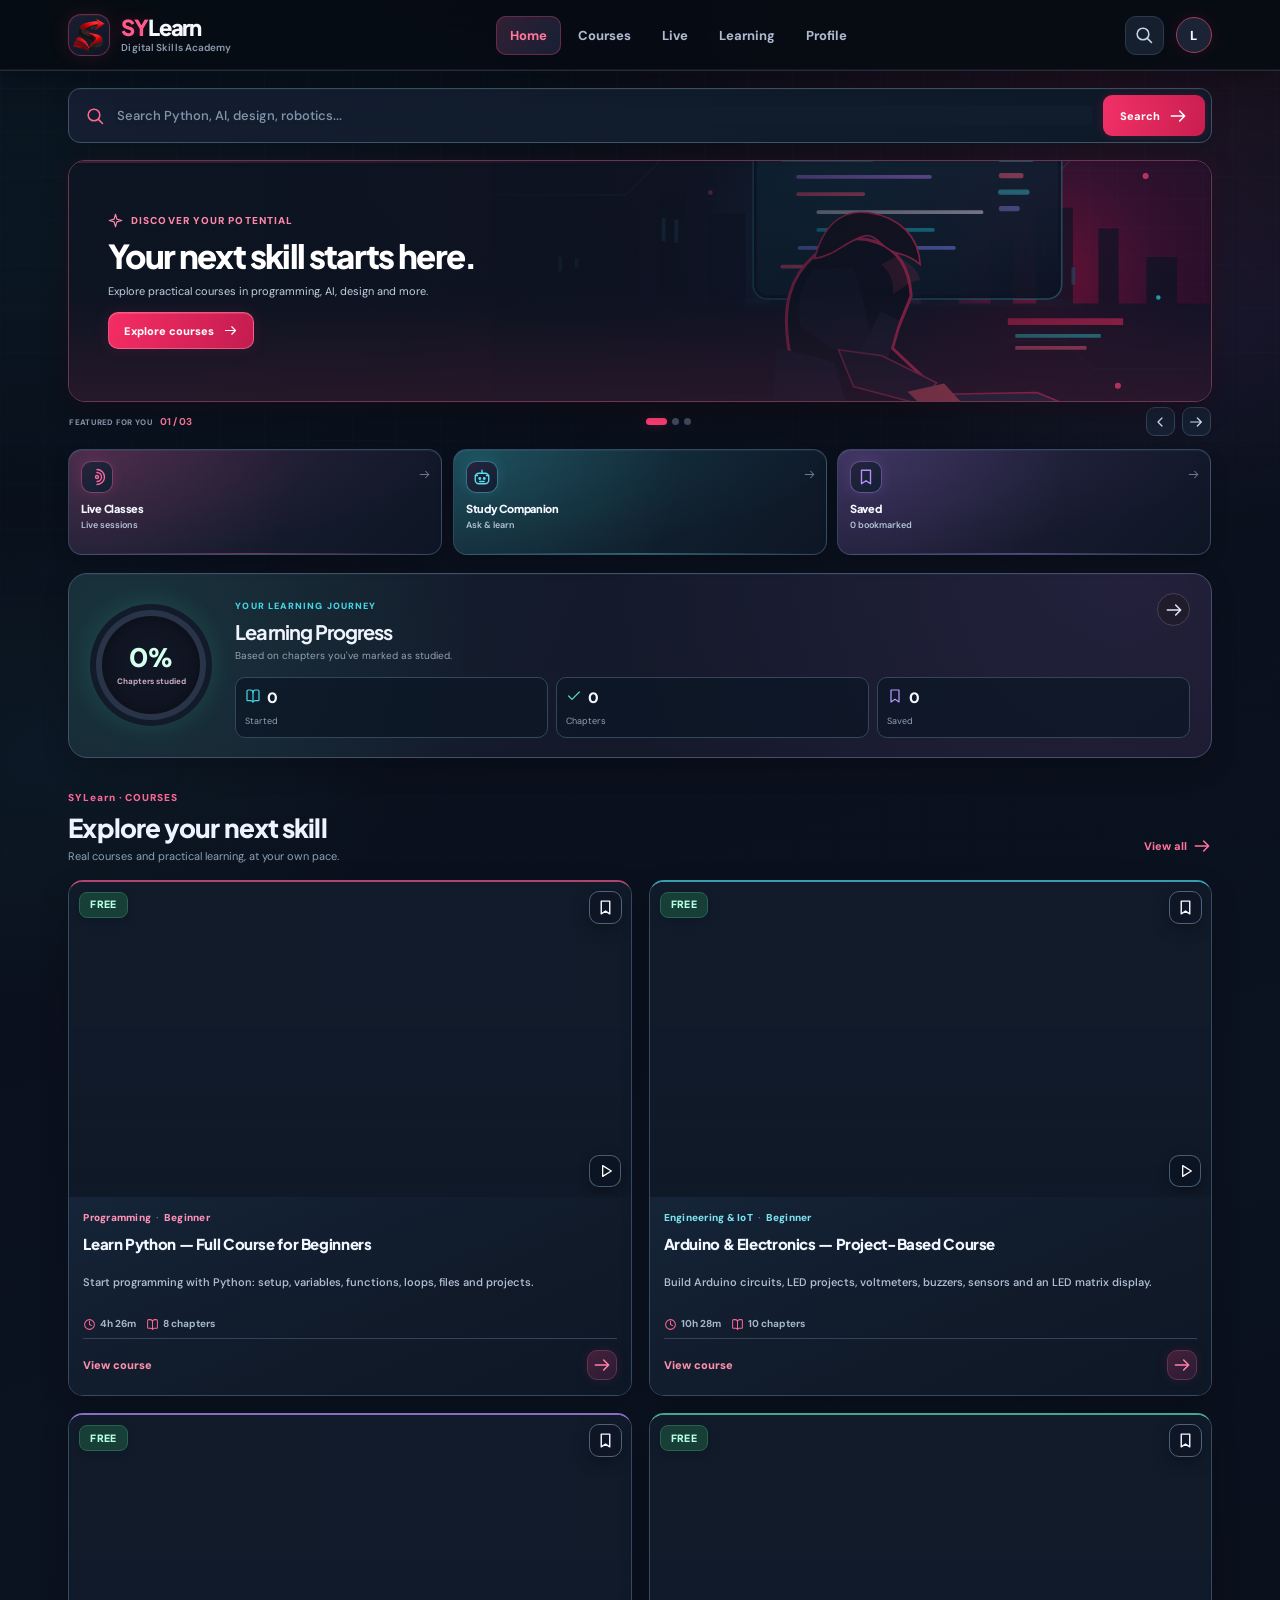
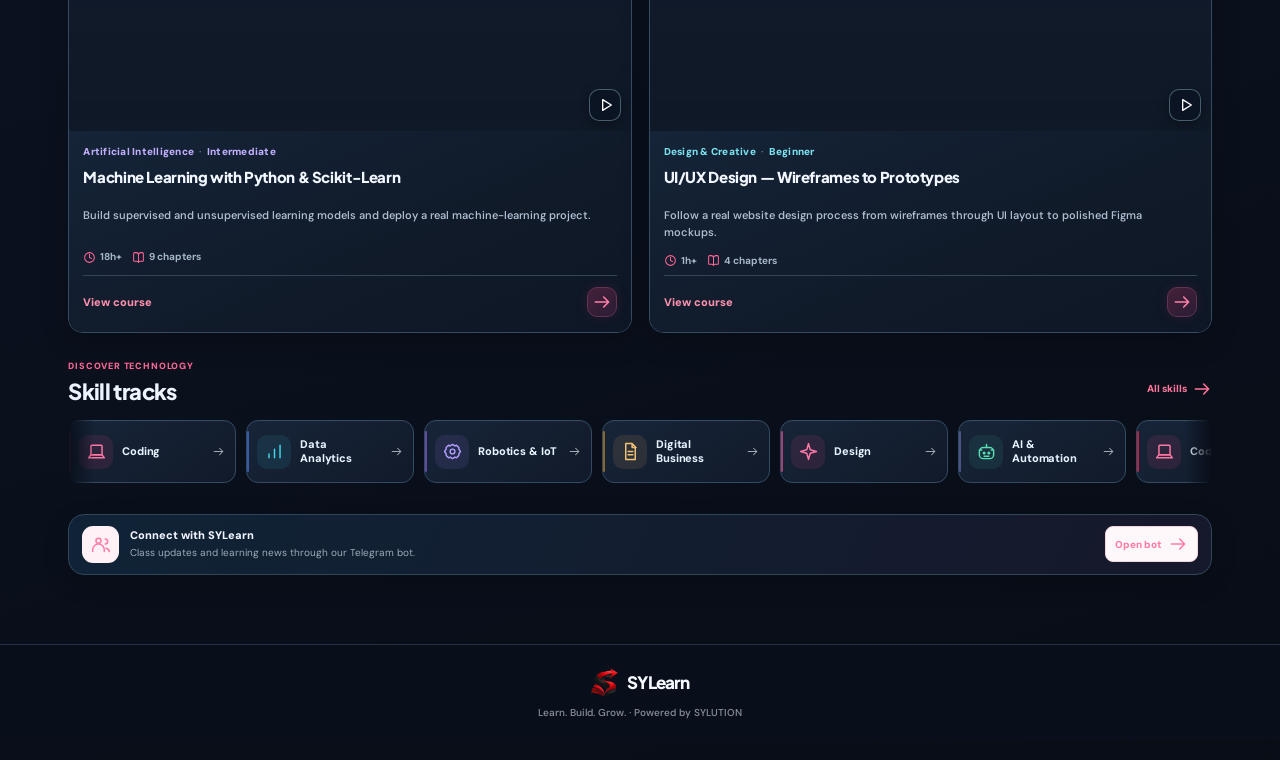
==== commit c765daaa: "Load official pinned Supabase browser SDK asynchronously without delaying SYLearn app rendering" ====
--- a/index.html
+++ b/index.html
@@ -107,7 +107,6 @@
       });
     })();
   </script>
-  <script src="https://cdn.jsdelivr.net/npm/@supabase/supabase-js@2.118.0" defer crossorigin="anonymous"></script>
   <script src="./youtube.js?v=20261028cloudv1" defer></script>
   <script src="./learning.js?v=20261028cloudv1" defer></script>
   <script src="./learning-ui.js?v=20261028cloudv1" defer></script>
@@ -117,6 +116,7 @@
   <script src="./promo-slides.js?v=20261028cloudv1" defer></script>
   <script src="./sylearn-cloud.js?v=20261028cloudv1" defer></script>
   <script src="./app.js?v=20261028cloudv1" defer></script>
+  <script src="https://cdn.jsdelivr.net/npm/@supabase/supabase-js@2.118.0" async crossorigin="anonymous" onload="window.SYLEARN_CLOUD?.start?.()"></script>
   <script>
 if("serviceWorker" in navigator){
   navigator.serviceWorker.addEventListener("controllerchange",()=>{
